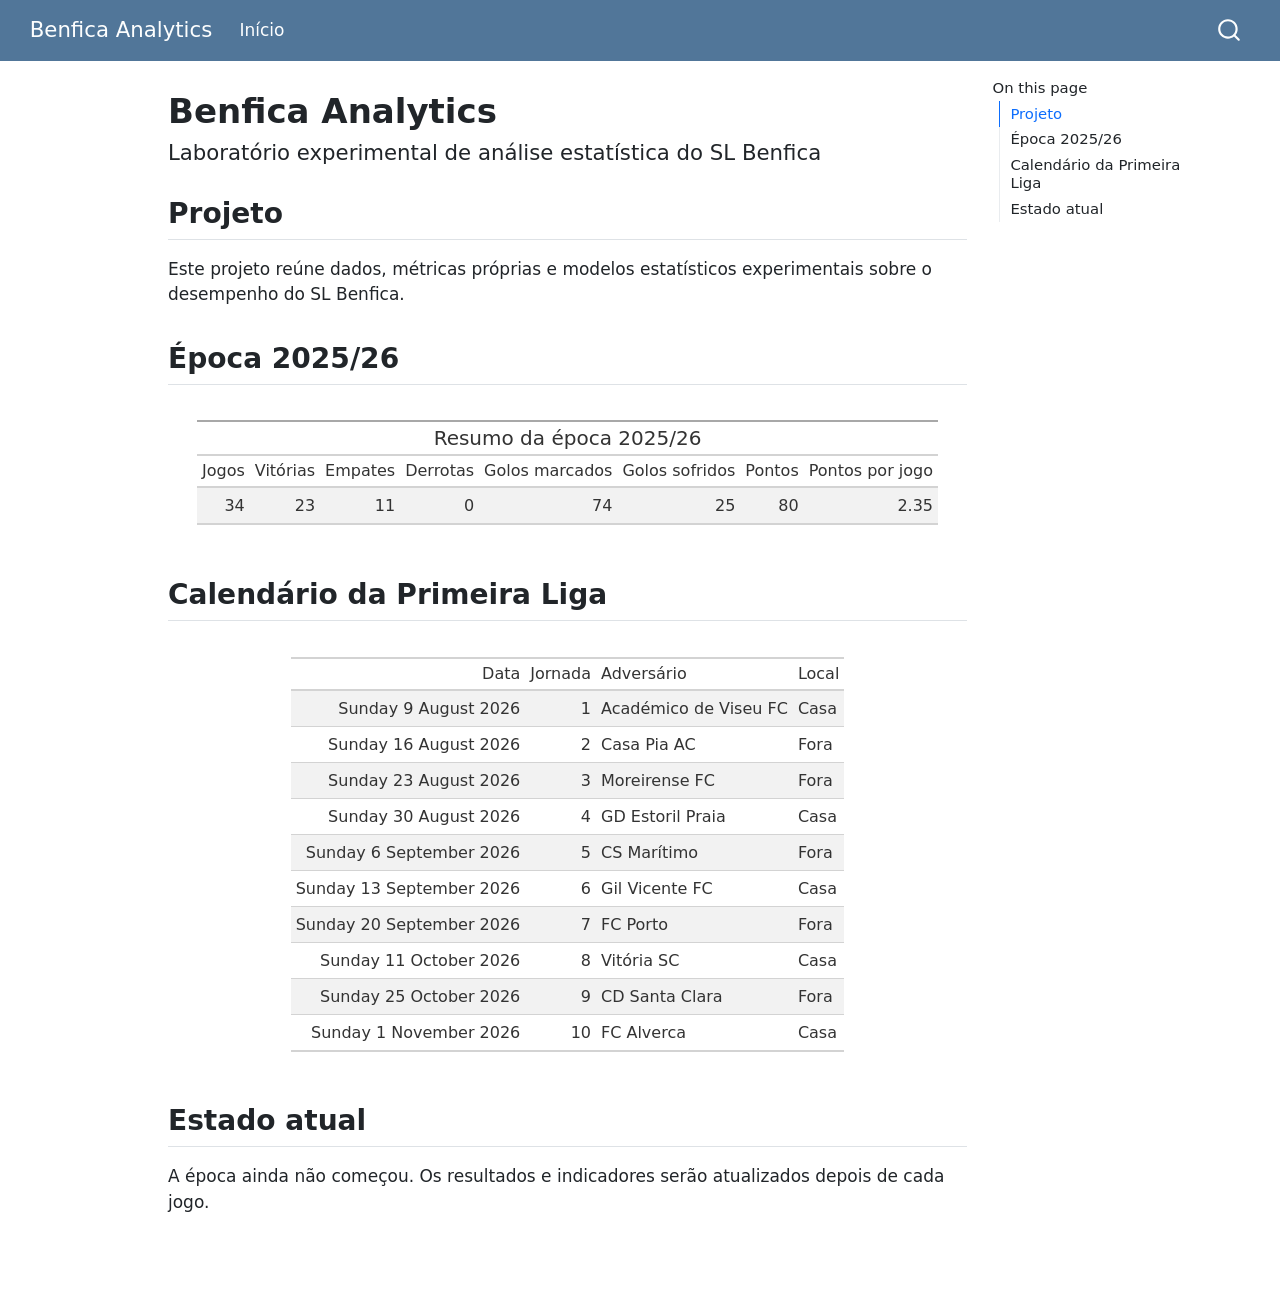
==== docs/index.html @ 7855f327 "Add season summary and format website tables" ====
<!DOCTYPE html>
<html xmlns="http://www.w3.org/1999/xhtml" lang="en" xml:lang="en"><head>

<meta charset="utf-8">
<meta name="generator" content="quarto-1.4.557">

<meta name="viewport" content="width=device-width, initial-scale=1.0, user-scalable=yes">


<title>Benfica Analytics</title>
<style>
code{white-space: pre-wrap;}
span.smallcaps{font-variant: small-caps;}
div.columns{display: flex; gap: min(4vw, 1.5em);}
div.column{flex: auto; overflow-x: auto;}
div.hanging-indent{margin-left: 1.5em; text-indent: -1.5em;}
ul.task-list{list-style: none;}
ul.task-list li input[type="checkbox"] {
  width: 0.8em;
  margin: 0 0.8em 0.2em -1em; /* quarto-specific, see https://github.com/quarto-dev/quarto-cli/issues/4556 */ 
  vertical-align: middle;
}
</style>


<script src="site_libs/quarto-nav/quarto-nav.js"></script>
<script src="site_libs/quarto-nav/headroom.min.js"></script>
<script src="site_libs/clipboard/clipboard.min.js"></script>
<script src="site_libs/quarto-search/autocomplete.umd.js"></script>
<script src="site_libs/quarto-search/fuse.min.js"></script>
<script src="site_libs/quarto-search/quarto-search.js"></script>
<meta name="quarto:offset" content="./">
<script src="site_libs/quarto-html/quarto.js"></script>
<script src="site_libs/quarto-html/popper.min.js"></script>
<script src="site_libs/quarto-html/tippy.umd.min.js"></script>
<script src="site_libs/quarto-html/anchor.min.js"></script>
<link href="site_libs/quarto-html/tippy.css" rel="stylesheet">
<link href="site_libs/quarto-html/quarto-syntax-highlighting.css" rel="stylesheet" id="quarto-text-highlighting-styles">
<script src="site_libs/bootstrap/bootstrap.min.js"></script>
<link href="site_libs/bootstrap/bootstrap-icons.css" rel="stylesheet">
<link href="site_libs/bootstrap/bootstrap.min.css" rel="stylesheet" id="quarto-bootstrap" data-mode="light">
<script id="quarto-search-options" type="application/json">{
  "location": "navbar",
  "copy-button": false,
  "collapse-after": 3,
  "panel-placement": "end",
  "type": "overlay",
  "limit": 50,
  "keyboard-shortcut": [
    "f",
    "/",
    "s"
  ],
  "show-item-context": false,
  "language": {
    "search-no-results-text": "No results",
    "search-matching-documents-text": "matching documents",
    "search-copy-link-title": "Copy link to search",
    "search-hide-matches-text": "Hide additional matches",
    "search-more-match-text": "more match in this document",
    "search-more-matches-text": "more matches in this document",
    "search-clear-button-title": "Clear",
    "search-text-placeholder": "",
    "search-detached-cancel-button-title": "Cancel",
    "search-submit-button-title": "Submit",
    "search-label": "Search"
  }
}</script>


</head>

<body class="nav-fixed">

<div id="quarto-search-results"></div>
  <header id="quarto-header" class="headroom fixed-top">
    <nav class="navbar navbar-expand-lg " data-bs-theme="dark">
      <div class="navbar-container container-fluid">
      <div class="navbar-brand-container mx-auto">
    <a class="navbar-brand" href="./index.html">
    <span class="navbar-title">Benfica Analytics</span>
    </a>
  </div>
            <div id="quarto-search" class="" title="Search"></div>
          <button class="navbar-toggler" type="button" data-bs-toggle="collapse" data-bs-target="#navbarCollapse" aria-controls="navbarCollapse" aria-expanded="false" aria-label="Toggle navigation" onclick="if (window.quartoToggleHeadroom) { window.quartoToggleHeadroom(); }">
  <span class="navbar-toggler-icon"></span>
</button>
          <div class="collapse navbar-collapse" id="navbarCollapse">
            <ul class="navbar-nav navbar-nav-scroll me-auto">
  <li class="nav-item">
    <a class="nav-link active" href="./index.html" aria-current="page"> 
<span class="menu-text">Início</span></a>
  </li>  
</ul>
          </div> <!-- /navcollapse -->
          <div class="quarto-navbar-tools">
</div>
      </div> <!-- /container-fluid -->
    </nav>
</header>
<!-- content -->
<div id="quarto-content" class="quarto-container page-columns page-rows-contents page-layout-article page-navbar">
<!-- sidebar -->
<!-- margin-sidebar -->
    <div id="quarto-margin-sidebar" class="sidebar margin-sidebar">
        <nav id="TOC" role="doc-toc" class="toc-active">
    <h2 id="toc-title">On this page</h2>
   
  <ul>
  <li><a href="#projeto" id="toc-projeto" class="nav-link active" data-scroll-target="#projeto">Projeto</a></li>
  <li><a href="#época-202526" id="toc-época-202526" class="nav-link" data-scroll-target="#época-202526">Época 2025/26</a></li>
  <li><a href="#calendário-da-primeira-liga" id="toc-calendário-da-primeira-liga" class="nav-link" data-scroll-target="#calendário-da-primeira-liga">Calendário da Primeira Liga</a></li>
  <li><a href="#estado-atual" id="toc-estado-atual" class="nav-link" data-scroll-target="#estado-atual">Estado atual</a></li>
  </ul>
</nav>
    </div>
<!-- main -->
<main class="content" id="quarto-document-content">

<header id="title-block-header" class="quarto-title-block default">
<div class="quarto-title">
<h1 class="title">Benfica Analytics</h1>
<p class="subtitle lead">Laboratório experimental de análise estatística do SL Benfica</p>
</div>



<div class="quarto-title-meta">

    
  
    
  </div>
  


</header>


<section id="projeto" class="level2">
<h2 class="anchored" data-anchor-id="projeto">Projeto</h2>
<p>Este projeto reúne dados, métricas próprias e modelos estatísticos experimentais sobre o desempenho do SL Benfica.</p>
</section>
<section id="época-202526" class="level2">
<h2 class="anchored" data-anchor-id="época-202526">Época 2025/26</h2>
<div class="cell">
<div class="cell-output-display">
<div id="kuchlfyatd" style="padding-left:0px;padding-right:0px;padding-top:10px;padding-bottom:10px;overflow-x:auto;overflow-y:auto;width:auto;height:auto;">
<style>#kuchlfyatd table {
  font-family: system-ui, 'Segoe UI', Roboto, Helvetica, Arial, sans-serif, 'Apple Color Emoji', 'Segoe UI Emoji', 'Segoe UI Symbol', 'Noto Color Emoji';
  -webkit-font-smoothing: antialiased;
  -moz-osx-font-smoothing: grayscale;
}

#kuchlfyatd thead, #kuchlfyatd tbody, #kuchlfyatd tfoot, #kuchlfyatd tr, #kuchlfyatd td, #kuchlfyatd th {
  border-style: none;
}

#kuchlfyatd p {
  margin: 0;
  padding: 0;
}

#kuchlfyatd .gt_table {
  display: table;
  border-collapse: collapse;
  line-height: normal;
  margin-left: auto;
  margin-right: auto;
  color: #333333;
  font-size: 16px;
  font-weight: normal;
  font-style: normal;
  background-color: #FFFFFF;
  width: auto;
  border-top-style: solid;
  border-top-width: 2px;
  border-top-color: #A8A8A8;
  border-right-style: none;
  border-right-width: 2px;
  border-right-color: #D3D3D3;
  border-bottom-style: solid;
  border-bottom-width: 2px;
  border-bottom-color: #A8A8A8;
  border-left-style: none;
  border-left-width: 2px;
  border-left-color: #D3D3D3;
}

#kuchlfyatd .gt_caption {
  padding-top: 4px;
  padding-bottom: 4px;
}

#kuchlfyatd .gt_title {
  color: #333333;
  font-size: 125%;
  font-weight: initial;
  padding-top: 4px;
  padding-bottom: 4px;
  padding-left: 5px;
  padding-right: 5px;
  border-bottom-color: #FFFFFF;
  border-bottom-width: 0;
}

#kuchlfyatd .gt_subtitle {
  color: #333333;
  font-size: 85%;
  font-weight: initial;
  padding-top: 3px;
  padding-bottom: 5px;
  padding-left: 5px;
  padding-right: 5px;
  border-top-color: #FFFFFF;
  border-top-width: 0;
}

#kuchlfyatd .gt_heading {
  background-color: #FFFFFF;
  text-align: center;
  border-bottom-color: #FFFFFF;
  border-left-style: none;
  border-left-width: 1px;
  border-left-color: #D3D3D3;
  border-right-style: none;
  border-right-width: 1px;
  border-right-color: #D3D3D3;
}

#kuchlfyatd .gt_bottom_border {
  border-bottom-style: solid;
  border-bottom-width: 2px;
  border-bottom-color: #D3D3D3;
}

#kuchlfyatd .gt_col_headings {
  border-top-style: solid;
  border-top-width: 2px;
  border-top-color: #D3D3D3;
  border-bottom-style: solid;
  border-bottom-width: 2px;
  border-bottom-color: #D3D3D3;
  border-left-style: none;
  border-left-width: 1px;
  border-left-color: #D3D3D3;
  border-right-style: none;
  border-right-width: 1px;
  border-right-color: #D3D3D3;
}

#kuchlfyatd .gt_col_heading {
  color: #333333;
  background-color: #FFFFFF;
  font-size: 100%;
  font-weight: normal;
  text-transform: inherit;
  border-left-style: none;
  border-left-width: 1px;
  border-left-color: #D3D3D3;
  border-right-style: none;
  border-right-width: 1px;
  border-right-color: #D3D3D3;
  vertical-align: bottom;
  padding-top: 5px;
  padding-bottom: 6px;
  padding-left: 5px;
  padding-right: 5px;
  overflow-x: hidden;
}

#kuchlfyatd .gt_column_spanner_outer {
  color: #333333;
  background-color: #FFFFFF;
  font-size: 100%;
  font-weight: normal;
  text-transform: inherit;
  padding-top: 0;
  padding-bottom: 0;
  padding-left: 4px;
  padding-right: 4px;
}

#kuchlfyatd .gt_column_spanner_outer:first-child {
  padding-left: 0;
}

#kuchlfyatd .gt_column_spanner_outer:last-child {
  padding-right: 0;
}

#kuchlfyatd .gt_column_spanner {
  border-bottom-style: solid;
  border-bottom-width: 2px;
  border-bottom-color: #D3D3D3;
  vertical-align: bottom;
  padding-top: 5px;
  padding-bottom: 5px;
  overflow-x: hidden;
  display: inline-block;
  width: 100%;
}

#kuchlfyatd .gt_spanner_row {
  border-bottom-style: hidden;
}

#kuchlfyatd .gt_group_heading {
  padding-top: 8px;
  padding-bottom: 8px;
  padding-left: 5px;
  padding-right: 5px;
  color: #333333;
  background-color: #FFFFFF;
  font-size: 100%;
  font-weight: initial;
  text-transform: inherit;
  border-top-style: solid;
  border-top-width: 2px;
  border-top-color: #D3D3D3;
  border-bottom-style: solid;
  border-bottom-width: 2px;
  border-bottom-color: #D3D3D3;
  border-left-style: none;
  border-left-width: 1px;
  border-left-color: #D3D3D3;
  border-right-style: none;
  border-right-width: 1px;
  border-right-color: #D3D3D3;
  vertical-align: middle;
  text-align: left;
}

#kuchlfyatd .gt_empty_group_heading {
  padding: 0.5px;
  color: #333333;
  background-color: #FFFFFF;
  font-size: 100%;
  font-weight: initial;
  border-top-style: solid;
  border-top-width: 2px;
  border-top-color: #D3D3D3;
  border-bottom-style: solid;
  border-bottom-width: 2px;
  border-bottom-color: #D3D3D3;
  vertical-align: middle;
}

#kuchlfyatd .gt_from_md > :first-child {
  margin-top: 0;
}

#kuchlfyatd .gt_from_md > :last-child {
  margin-bottom: 0;
}

#kuchlfyatd .gt_row {
  padding-top: 8px;
  padding-bottom: 8px;
  padding-left: 5px;
  padding-right: 5px;
  margin: 10px;
  border-top-style: solid;
  border-top-width: 1px;
  border-top-color: #D3D3D3;
  border-left-style: none;
  border-left-width: 1px;
  border-left-color: #D3D3D3;
  border-right-style: none;
  border-right-width: 1px;
  border-right-color: #D3D3D3;
  vertical-align: middle;
  overflow-x: hidden;
}

#kuchlfyatd .gt_stub {
  color: #333333;
  background-color: #FFFFFF;
  font-size: 100%;
  font-weight: initial;
  text-transform: inherit;
  border-right-style: solid;
  border-right-width: 2px;
  border-right-color: #D3D3D3;
  padding-left: 5px;
  padding-right: 5px;
}

#kuchlfyatd .gt_stub_row_group {
  color: #333333;
  background-color: #FFFFFF;
  font-size: 100%;
  font-weight: initial;
  text-transform: inherit;
  border-right-style: solid;
  border-right-width: 2px;
  border-right-color: #D3D3D3;
  padding-left: 5px;
  padding-right: 5px;
  vertical-align: top;
}

#kuchlfyatd .gt_row_group_first td {
  border-top-width: 2px;
}

#kuchlfyatd .gt_row_group_first th {
  border-top-width: 2px;
}

#kuchlfyatd .gt_summary_row {
  color: #333333;
  background-color: #FFFFFF;
  text-transform: inherit;
  padding-top: 8px;
  padding-bottom: 8px;
  padding-left: 5px;
  padding-right: 5px;
}

#kuchlfyatd .gt_first_summary_row {
  border-top-style: solid;
  border-top-color: #D3D3D3;
}

#kuchlfyatd .gt_first_summary_row.thick {
  border-top-width: 2px;
}

#kuchlfyatd .gt_last_summary_row {
  padding-top: 8px;
  padding-bottom: 8px;
  padding-left: 5px;
  padding-right: 5px;
  border-bottom-style: solid;
  border-bottom-width: 2px;
  border-bottom-color: #D3D3D3;
}

#kuchlfyatd .gt_grand_summary_row {
  color: #333333;
  background-color: #FFFFFF;
  text-transform: inherit;
  padding-top: 8px;
  padding-bottom: 8px;
  padding-left: 5px;
  padding-right: 5px;
}

#kuchlfyatd .gt_first_grand_summary_row {
  padding-top: 8px;
  padding-bottom: 8px;
  padding-left: 5px;
  padding-right: 5px;
  border-top-style: double;
  border-top-width: 6px;
  border-top-color: #D3D3D3;
}

#kuchlfyatd .gt_last_grand_summary_row_top {
  padding-top: 8px;
  padding-bottom: 8px;
  padding-left: 5px;
  padding-right: 5px;
  border-bottom-style: double;
  border-bottom-width: 6px;
  border-bottom-color: #D3D3D3;
}

#kuchlfyatd .gt_striped {
  background-color: rgba(128, 128, 128, 0.05);
}

#kuchlfyatd .gt_table_body {
  border-top-style: solid;
  border-top-width: 2px;
  border-top-color: #D3D3D3;
  border-bottom-style: solid;
  border-bottom-width: 2px;
  border-bottom-color: #D3D3D3;
}

#kuchlfyatd .gt_footnotes {
  color: #333333;
  background-color: #FFFFFF;
  border-bottom-style: none;
  border-bottom-width: 2px;
  border-bottom-color: #D3D3D3;
  border-left-style: none;
  border-left-width: 2px;
  border-left-color: #D3D3D3;
  border-right-style: none;
  border-right-width: 2px;
  border-right-color: #D3D3D3;
}

#kuchlfyatd .gt_footnote {
  margin: 0px;
  font-size: 90%;
  padding-top: 4px;
  padding-bottom: 4px;
  padding-left: 5px;
  padding-right: 5px;
}

#kuchlfyatd .gt_sourcenotes {
  color: #333333;
  background-color: #FFFFFF;
  border-bottom-style: none;
  border-bottom-width: 2px;
  border-bottom-color: #D3D3D3;
  border-left-style: none;
  border-left-width: 2px;
  border-left-color: #D3D3D3;
  border-right-style: none;
  border-right-width: 2px;
  border-right-color: #D3D3D3;
}

#kuchlfyatd .gt_sourcenote {
  font-size: 90%;
  padding-top: 4px;
  padding-bottom: 4px;
  padding-left: 5px;
  padding-right: 5px;
}

#kuchlfyatd .gt_left {
  text-align: left;
}

#kuchlfyatd .gt_center {
  text-align: center;
}

#kuchlfyatd .gt_right {
  text-align: right;
  font-variant-numeric: tabular-nums;
}

#kuchlfyatd .gt_font_normal {
  font-weight: normal;
}

#kuchlfyatd .gt_font_bold {
  font-weight: bold;
}

#kuchlfyatd .gt_font_italic {
  font-style: italic;
}

#kuchlfyatd .gt_super {
  font-size: 65%;
}

#kuchlfyatd .gt_footnote_marks {
  font-size: 75%;
  vertical-align: 0.4em;
  position: initial;
}

#kuchlfyatd .gt_asterisk {
  font-size: 100%;
  vertical-align: 0;
}

#kuchlfyatd .gt_indent_1 {
  text-indent: 5px;
}

#kuchlfyatd .gt_indent_2 {
  text-indent: 10px;
}

#kuchlfyatd .gt_indent_3 {
  text-indent: 15px;
}

#kuchlfyatd .gt_indent_4 {
  text-indent: 20px;
}

#kuchlfyatd .gt_indent_5 {
  text-indent: 25px;
}

#kuchlfyatd .katex-display {
  display: inline-flex !important;
  margin-bottom: 0.75em !important;
}

#kuchlfyatd div.Reactable > div.rt-table > div.rt-thead > div.rt-tr.rt-tr-group-header > div.rt-th-group:after {
  height: 0px !important;
}
</style>

<table class="gt_table caption-top table table-sm table-striped small" data-quarto-postprocess="true" data-quarto-disable-processing="false" data-quarto-bootstrap="false">
<thead>
<tr class="header gt_heading">
<th colspan="8" class="gt_heading gt_title gt_font_normal gt_bottom_border">Resumo da época 2025/26</th>
</tr>
<tr class="odd gt_col_headings">
<th id="Jogos" class="gt_col_heading gt_columns_bottom_border gt_right" data-quarto-table-cell-role="th" scope="col">Jogos</th>
<th id="Vitórias" class="gt_col_heading gt_columns_bottom_border gt_right" data-quarto-table-cell-role="th" scope="col">Vitórias</th>
<th id="Empates" class="gt_col_heading gt_columns_bottom_border gt_right" data-quarto-table-cell-role="th" scope="col">Empates</th>
<th id="Derrotas" class="gt_col_heading gt_columns_bottom_border gt_right" data-quarto-table-cell-role="th" scope="col">Derrotas</th>
<th id="Golos-marcados" class="gt_col_heading gt_columns_bottom_border gt_right" data-quarto-table-cell-role="th" scope="col">Golos marcados</th>
<th id="Golos-sofridos" class="gt_col_heading gt_columns_bottom_border gt_right" data-quarto-table-cell-role="th" scope="col">Golos sofridos</th>
<th id="Pontos" class="gt_col_heading gt_columns_bottom_border gt_right" data-quarto-table-cell-role="th" scope="col">Pontos</th>
<th id="Pontos-por-jogo" class="gt_col_heading gt_columns_bottom_border gt_right" data-quarto-table-cell-role="th" scope="col">Pontos por jogo</th>
</tr>
</thead>
<tbody class="gt_table_body">
<tr class="odd">
<td class="gt_row gt_right" headers="Jogos">34</td>
<td class="gt_row gt_right" headers="Vitórias">23</td>
<td class="gt_row gt_right" headers="Empates">11</td>
<td class="gt_row gt_right" headers="Derrotas">0</td>
<td class="gt_row gt_right" headers="Golos marcados">74</td>
<td class="gt_row gt_right" headers="Golos sofridos">25</td>
<td class="gt_row gt_right" headers="Pontos">80</td>
<td class="gt_row gt_right" headers="Pontos por jogo">2.35</td>
</tr>
</tbody>
</table>

</div>
</div>
</div>
</section>
<section id="calendário-da-primeira-liga" class="level2">
<h2 class="anchored" data-anchor-id="calendário-da-primeira-liga">Calendário da Primeira Liga</h2>
<div class="cell">
<div class="cell-output-display">
<div id="ncclniktyw" style="padding-left:0px;padding-right:0px;padding-top:10px;padding-bottom:10px;overflow-x:auto;overflow-y:auto;width:auto;height:auto;">
<style>#ncclniktyw table {
  font-family: system-ui, 'Segoe UI', Roboto, Helvetica, Arial, sans-serif, 'Apple Color Emoji', 'Segoe UI Emoji', 'Segoe UI Symbol', 'Noto Color Emoji';
  -webkit-font-smoothing: antialiased;
  -moz-osx-font-smoothing: grayscale;
}

#ncclniktyw thead, #ncclniktyw tbody, #ncclniktyw tfoot, #ncclniktyw tr, #ncclniktyw td, #ncclniktyw th {
  border-style: none;
}

#ncclniktyw p {
  margin: 0;
  padding: 0;
}

#ncclniktyw .gt_table {
  display: table;
  border-collapse: collapse;
  line-height: normal;
  margin-left: auto;
  margin-right: auto;
  color: #333333;
  font-size: 16px;
  font-weight: normal;
  font-style: normal;
  background-color: #FFFFFF;
  width: auto;
  border-top-style: solid;
  border-top-width: 2px;
  border-top-color: #A8A8A8;
  border-right-style: none;
  border-right-width: 2px;
  border-right-color: #D3D3D3;
  border-bottom-style: solid;
  border-bottom-width: 2px;
  border-bottom-color: #A8A8A8;
  border-left-style: none;
  border-left-width: 2px;
  border-left-color: #D3D3D3;
}

#ncclniktyw .gt_caption {
  padding-top: 4px;
  padding-bottom: 4px;
}

#ncclniktyw .gt_title {
  color: #333333;
  font-size: 125%;
  font-weight: initial;
  padding-top: 4px;
  padding-bottom: 4px;
  padding-left: 5px;
  padding-right: 5px;
  border-bottom-color: #FFFFFF;
  border-bottom-width: 0;
}

#ncclniktyw .gt_subtitle {
  color: #333333;
  font-size: 85%;
  font-weight: initial;
  padding-top: 3px;
  padding-bottom: 5px;
  padding-left: 5px;
  padding-right: 5px;
  border-top-color: #FFFFFF;
  border-top-width: 0;
}

#ncclniktyw .gt_heading {
  background-color: #FFFFFF;
  text-align: center;
  border-bottom-color: #FFFFFF;
  border-left-style: none;
  border-left-width: 1px;
  border-left-color: #D3D3D3;
  border-right-style: none;
  border-right-width: 1px;
  border-right-color: #D3D3D3;
}

#ncclniktyw .gt_bottom_border {
  border-bottom-style: solid;
  border-bottom-width: 2px;
  border-bottom-color: #D3D3D3;
}

#ncclniktyw .gt_col_headings {
  border-top-style: solid;
  border-top-width: 2px;
  border-top-color: #D3D3D3;
  border-bottom-style: solid;
  border-bottom-width: 2px;
  border-bottom-color: #D3D3D3;
  border-left-style: none;
  border-left-width: 1px;
  border-left-color: #D3D3D3;
  border-right-style: none;
  border-right-width: 1px;
  border-right-color: #D3D3D3;
}

#ncclniktyw .gt_col_heading {
  color: #333333;
  background-color: #FFFFFF;
  font-size: 100%;
  font-weight: normal;
  text-transform: inherit;
  border-left-style: none;
  border-left-width: 1px;
  border-left-color: #D3D3D3;
  border-right-style: none;
  border-right-width: 1px;
  border-right-color: #D3D3D3;
  vertical-align: bottom;
  padding-top: 5px;
  padding-bottom: 6px;
  padding-left: 5px;
  padding-right: 5px;
  overflow-x: hidden;
}

#ncclniktyw .gt_column_spanner_outer {
  color: #333333;
  background-color: #FFFFFF;
  font-size: 100%;
  font-weight: normal;
  text-transform: inherit;
  padding-top: 0;
  padding-bottom: 0;
  padding-left: 4px;
  padding-right: 4px;
}

#ncclniktyw .gt_column_spanner_outer:first-child {
  padding-left: 0;
}

#ncclniktyw .gt_column_spanner_outer:last-child {
  padding-right: 0;
}

#ncclniktyw .gt_column_spanner {
  border-bottom-style: solid;
  border-bottom-width: 2px;
  border-bottom-color: #D3D3D3;
  vertical-align: bottom;
  padding-top: 5px;
  padding-bottom: 5px;
  overflow-x: hidden;
  display: inline-block;
  width: 100%;
}

#ncclniktyw .gt_spanner_row {
  border-bottom-style: hidden;
}

#ncclniktyw .gt_group_heading {
  padding-top: 8px;
  padding-bottom: 8px;
  padding-left: 5px;
  padding-right: 5px;
  color: #333333;
  background-color: #FFFFFF;
  font-size: 100%;
  font-weight: initial;
  text-transform: inherit;
  border-top-style: solid;
  border-top-width: 2px;
  border-top-color: #D3D3D3;
  border-bottom-style: solid;
  border-bottom-width: 2px;
  border-bottom-color: #D3D3D3;
  border-left-style: none;
  border-left-width: 1px;
  border-left-color: #D3D3D3;
  border-right-style: none;
  border-right-width: 1px;
  border-right-color: #D3D3D3;
  vertical-align: middle;
  text-align: left;
}

#ncclniktyw .gt_empty_group_heading {
  padding: 0.5px;
  color: #333333;
  background-color: #FFFFFF;
  font-size: 100%;
  font-weight: initial;
  border-top-style: solid;
  border-top-width: 2px;
  border-top-color: #D3D3D3;
  border-bottom-style: solid;
  border-bottom-width: 2px;
  border-bottom-color: #D3D3D3;
  vertical-align: middle;
}

#ncclniktyw .gt_from_md > :first-child {
  margin-top: 0;
}

#ncclniktyw .gt_from_md > :last-child {
  margin-bottom: 0;
}

#ncclniktyw .gt_row {
  padding-top: 8px;
  padding-bottom: 8px;
  padding-left: 5px;
  padding-right: 5px;
  margin: 10px;
  border-top-style: solid;
  border-top-width: 1px;
  border-top-color: #D3D3D3;
  border-left-style: none;
  border-left-width: 1px;
  border-left-color: #D3D3D3;
  border-right-style: none;
  border-right-width: 1px;
  border-right-color: #D3D3D3;
  vertical-align: middle;
  overflow-x: hidden;
}

#ncclniktyw .gt_stub {
  color: #333333;
  background-color: #FFFFFF;
  font-size: 100%;
  font-weight: initial;
  text-transform: inherit;
  border-right-style: solid;
  border-right-width: 2px;
  border-right-color: #D3D3D3;
  padding-left: 5px;
  padding-right: 5px;
}

#ncclniktyw .gt_stub_row_group {
  color: #333333;
  background-color: #FFFFFF;
  font-size: 100%;
  font-weight: initial;
  text-transform: inherit;
  border-right-style: solid;
  border-right-width: 2px;
  border-right-color: #D3D3D3;
  padding-left: 5px;
  padding-right: 5px;
  vertical-align: top;
}

#ncclniktyw .gt_row_group_first td {
  border-top-width: 2px;
}

#ncclniktyw .gt_row_group_first th {
  border-top-width: 2px;
}

#ncclniktyw .gt_summary_row {
  color: #333333;
  background-color: #FFFFFF;
  text-transform: inherit;
  padding-top: 8px;
  padding-bottom: 8px;
  padding-left: 5px;
  padding-right: 5px;
}

#ncclniktyw .gt_first_summary_row {
  border-top-style: solid;
  border-top-color: #D3D3D3;
}

#ncclniktyw .gt_first_summary_row.thick {
  border-top-width: 2px;
}

#ncclniktyw .gt_last_summary_row {
  padding-top: 8px;
  padding-bottom: 8px;
  padding-left: 5px;
  padding-right: 5px;
  border-bottom-style: solid;
  border-bottom-width: 2px;
  border-bottom-color: #D3D3D3;
}

#ncclniktyw .gt_grand_summary_row {
  color: #333333;
  background-color: #FFFFFF;
  text-transform: inherit;
  padding-top: 8px;
  padding-bottom: 8px;
  padding-left: 5px;
  padding-right: 5px;
}

#ncclniktyw .gt_first_grand_summary_row {
  padding-top: 8px;
  padding-bottom: 8px;
  padding-left: 5px;
  padding-right: 5px;
  border-top-style: double;
  border-top-width: 6px;
  border-top-color: #D3D3D3;
}

#ncclniktyw .gt_last_grand_summary_row_top {
  padding-top: 8px;
  padding-bottom: 8px;
  padding-left: 5px;
  padding-right: 5px;
  border-bottom-style: double;
  border-bottom-width: 6px;
  border-bottom-color: #D3D3D3;
}

#ncclniktyw .gt_striped {
  background-color: rgba(128, 128, 128, 0.05);
}

#ncclniktyw .gt_table_body {
  border-top-style: solid;
  border-top-width: 2px;
  border-top-color: #D3D3D3;
  border-bottom-style: solid;
  border-bottom-width: 2px;
  border-bottom-color: #D3D3D3;
}

#ncclniktyw .gt_footnotes {
  color: #333333;
  background-color: #FFFFFF;
  border-bottom-style: none;
  border-bottom-width: 2px;
  border-bottom-color: #D3D3D3;
  border-left-style: none;
  border-left-width: 2px;
  border-left-color: #D3D3D3;
  border-right-style: none;
  border-right-width: 2px;
  border-right-color: #D3D3D3;
}

#ncclniktyw .gt_footnote {
  margin: 0px;
  font-size: 90%;
  padding-top: 4px;
  padding-bottom: 4px;
  padding-left: 5px;
  padding-right: 5px;
}

#ncclniktyw .gt_sourcenotes {
  color: #333333;
  background-color: #FFFFFF;
  border-bottom-style: none;
  border-bottom-width: 2px;
  border-bottom-color: #D3D3D3;
  border-left-style: none;
  border-left-width: 2px;
  border-left-color: #D3D3D3;
  border-right-style: none;
  border-right-width: 2px;
  border-right-color: #D3D3D3;
}

#ncclniktyw .gt_sourcenote {
  font-size: 90%;
  padding-top: 4px;
  padding-bottom: 4px;
  padding-left: 5px;
  padding-right: 5px;
}

#ncclniktyw .gt_left {
  text-align: left;
}

#ncclniktyw .gt_center {
  text-align: center;
}

#ncclniktyw .gt_right {
  text-align: right;
  font-variant-numeric: tabular-nums;
}

#ncclniktyw .gt_font_normal {
  font-weight: normal;
}

#ncclniktyw .gt_font_bold {
  font-weight: bold;
}

#ncclniktyw .gt_font_italic {
  font-style: italic;
}

#ncclniktyw .gt_super {
  font-size: 65%;
}

#ncclniktyw .gt_footnote_marks {
  font-size: 75%;
  vertical-align: 0.4em;
  position: initial;
}

#ncclniktyw .gt_asterisk {
  font-size: 100%;
  vertical-align: 0;
}

#ncclniktyw .gt_indent_1 {
  text-indent: 5px;
}

#ncclniktyw .gt_indent_2 {
  text-indent: 10px;
}

#ncclniktyw .gt_indent_3 {
  text-indent: 15px;
}

#ncclniktyw .gt_indent_4 {
  text-indent: 20px;
}

#ncclniktyw .gt_indent_5 {
  text-indent: 25px;
}

#ncclniktyw .katex-display {
  display: inline-flex !important;
  margin-bottom: 0.75em !important;
}

#ncclniktyw div.Reactable > div.rt-table > div.rt-thead > div.rt-tr.rt-tr-group-header > div.rt-th-group:after {
  height: 0px !important;
}
</style>

<table class="gt_table caption-top table table-sm table-striped small" data-quarto-postprocess="true" data-quarto-disable-processing="false" data-quarto-bootstrap="false">
<thead>
<tr class="header gt_col_headings">
<th id="Data" class="gt_col_heading gt_columns_bottom_border gt_right" data-quarto-table-cell-role="th" scope="col">Data</th>
<th id="Jornada" class="gt_col_heading gt_columns_bottom_border gt_right" data-quarto-table-cell-role="th" scope="col">Jornada</th>
<th id="Adversário" class="gt_col_heading gt_columns_bottom_border gt_left" data-quarto-table-cell-role="th" scope="col">Adversário</th>
<th id="Local" class="gt_col_heading gt_columns_bottom_border gt_left" data-quarto-table-cell-role="th" scope="col">Local</th>
</tr>
</thead>
<tbody class="gt_table_body">
<tr class="odd">
<td class="gt_row gt_right" headers="Data">Sunday 9 August 2026</td>
<td class="gt_row gt_right" headers="Jornada">1</td>
<td class="gt_row gt_left" headers="Adversário">Académico de Viseu FC</td>
<td class="gt_row gt_left" headers="Local">Casa</td>
</tr>
<tr class="even">
<td class="gt_row gt_right" headers="Data">Sunday 16 August 2026</td>
<td class="gt_row gt_right" headers="Jornada">2</td>
<td class="gt_row gt_left" headers="Adversário">Casa Pia AC</td>
<td class="gt_row gt_left" headers="Local">Fora</td>
</tr>
<tr class="odd">
<td class="gt_row gt_right" headers="Data">Sunday 23 August 2026</td>
<td class="gt_row gt_right" headers="Jornada">3</td>
<td class="gt_row gt_left" headers="Adversário">Moreirense FC</td>
<td class="gt_row gt_left" headers="Local">Fora</td>
</tr>
<tr class="even">
<td class="gt_row gt_right" headers="Data">Sunday 30 August 2026</td>
<td class="gt_row gt_right" headers="Jornada">4</td>
<td class="gt_row gt_left" headers="Adversário">GD Estoril Praia</td>
<td class="gt_row gt_left" headers="Local">Casa</td>
</tr>
<tr class="odd">
<td class="gt_row gt_right" headers="Data">Sunday 6 September 2026</td>
<td class="gt_row gt_right" headers="Jornada">5</td>
<td class="gt_row gt_left" headers="Adversário">CS Marítimo</td>
<td class="gt_row gt_left" headers="Local">Fora</td>
</tr>
<tr class="even">
<td class="gt_row gt_right" headers="Data">Sunday 13 September 2026</td>
<td class="gt_row gt_right" headers="Jornada">6</td>
<td class="gt_row gt_left" headers="Adversário">Gil Vicente FC</td>
<td class="gt_row gt_left" headers="Local">Casa</td>
</tr>
<tr class="odd">
<td class="gt_row gt_right" headers="Data">Sunday 20 September 2026</td>
<td class="gt_row gt_right" headers="Jornada">7</td>
<td class="gt_row gt_left" headers="Adversário">FC Porto</td>
<td class="gt_row gt_left" headers="Local">Fora</td>
</tr>
<tr class="even">
<td class="gt_row gt_right" headers="Data">Sunday 11 October 2026</td>
<td class="gt_row gt_right" headers="Jornada">8</td>
<td class="gt_row gt_left" headers="Adversário">Vitória SC</td>
<td class="gt_row gt_left" headers="Local">Casa</td>
</tr>
<tr class="odd">
<td class="gt_row gt_right" headers="Data">Sunday 25 October 2026</td>
<td class="gt_row gt_right" headers="Jornada">9</td>
<td class="gt_row gt_left" headers="Adversário">CD Santa Clara</td>
<td class="gt_row gt_left" headers="Local">Fora</td>
</tr>
<tr class="even">
<td class="gt_row gt_right" headers="Data">Sunday 1 November 2026</td>
<td class="gt_row gt_right" headers="Jornada">10</td>
<td class="gt_row gt_left" headers="Adversário">FC Alverca</td>
<td class="gt_row gt_left" headers="Local">Casa</td>
</tr>
</tbody>
</table>

</div>
</div>
</div>
</section>
<section id="estado-atual" class="level2">
<h2 class="anchored" data-anchor-id="estado-atual">Estado atual</h2>
<p>A época ainda não começou. Os resultados e indicadores serão atualizados depois de cada jogo.</p>


</section>

</main> <!-- /main -->
<script id="quarto-html-after-body" type="application/javascript">
window.document.addEventListener("DOMContentLoaded", function (event) {
  const toggleBodyColorMode = (bsSheetEl) => {
    const mode = bsSheetEl.getAttribute("data-mode");
    const bodyEl = window.document.querySelector("body");
    if (mode === "dark") {
      bodyEl.classList.add("quarto-dark");
      bodyEl.classList.remove("quarto-light");
    } else {
      bodyEl.classList.add("quarto-light");
      bodyEl.classList.remove("quarto-dark");
    }
  }
  const toggleBodyColorPrimary = () => {
    const bsSheetEl = window.document.querySelector("link#quarto-bootstrap");
    if (bsSheetEl) {
      toggleBodyColorMode(bsSheetEl);
    }
  }
  toggleBodyColorPrimary();  
  const icon = "";
  const anchorJS = new window.AnchorJS();
  anchorJS.options = {
    placement: 'right',
    icon: icon
  };
  anchorJS.add('.anchored');
  const isCodeAnnotation = (el) => {
    for (const clz of el.classList) {
      if (clz.startsWith('code-annotation-')) {                     
        return true;
      }
    }
    return false;
  }
  const clipboard = new window.ClipboardJS('.code-copy-button', {
    text: function(trigger) {
      const codeEl = trigger.previousElementSibling.cloneNode(true);
      for (const childEl of codeEl.children) {
        if (isCodeAnnotation(childEl)) {
          childEl.remove();
        }
      }
      return codeEl.innerText;
    }
  });
  clipboard.on('success', function(e) {
    // button target
    const button = e.trigger;
    // don't keep focus
    button.blur();
    // flash "checked"
    button.classList.add('code-copy-button-checked');
    var currentTitle = button.getAttribute("title");
    button.setAttribute("title", "Copied!");
    let tooltip;
    if (window.bootstrap) {
      button.setAttribute("data-bs-toggle", "tooltip");
      button.setAttribute("data-bs-placement", "left");
      button.setAttribute("data-bs-title", "Copied!");
      tooltip = new bootstrap.Tooltip(button, 
        { trigger: "manual", 
          customClass: "code-copy-button-tooltip",
          offset: [0, -8]});
      tooltip.show();    
    }
    setTimeout(function() {
      if (tooltip) {
        tooltip.hide();
        button.removeAttribute("data-bs-title");
        button.removeAttribute("data-bs-toggle");
        button.removeAttribute("data-bs-placement");
      }
      button.setAttribute("title", currentTitle);
      button.classList.remove('code-copy-button-checked');
    }, 1000);
    // clear code selection
    e.clearSelection();
  });
    var localhostRegex = new RegExp(/^(?:http|https):\/\/localhost\:?[0-9]*\//);
    var mailtoRegex = new RegExp(/^mailto:/);
      var filterRegex = new RegExp('/' + window.location.host + '/');
    var isInternal = (href) => {
        return filterRegex.test(href) || localhostRegex.test(href) || mailtoRegex.test(href);
    }
    // Inspect non-navigation links and adorn them if external
 	var links = window.document.querySelectorAll('a[href]:not(.nav-link):not(.navbar-brand):not(.toc-action):not(.sidebar-link):not(.sidebar-item-toggle):not(.pagination-link):not(.no-external):not([aria-hidden]):not(.dropdown-item):not(.quarto-navigation-tool)');
    for (var i=0; i<links.length; i++) {
      const link = links[i];
      if (!isInternal(link.href)) {
        // undo the damage that might have been done by quarto-nav.js in the case of
        // links that we want to consider external
        if (link.dataset.originalHref !== undefined) {
          link.href = link.dataset.originalHref;
        }
      }
    }
  function tippyHover(el, contentFn, onTriggerFn, onUntriggerFn) {
    const config = {
      allowHTML: true,
      maxWidth: 500,
      delay: 100,
      arrow: false,
      appendTo: function(el) {
          return el.parentElement;
      },
      interactive: true,
      interactiveBorder: 10,
      theme: 'quarto',
      placement: 'bottom-start',
    };
    if (contentFn) {
      config.content = contentFn;
    }
    if (onTriggerFn) {
      config.onTrigger = onTriggerFn;
    }
    if (onUntriggerFn) {
      config.onUntrigger = onUntriggerFn;
    }
    window.tippy(el, config); 
  }
  const noterefs = window.document.querySelectorAll('a[role="doc-noteref"]');
  for (var i=0; i<noterefs.length; i++) {
    const ref = noterefs[i];
    tippyHover(ref, function() {
      // use id or data attribute instead here
      let href = ref.getAttribute('data-footnote-href') || ref.getAttribute('href');
      try { href = new URL(href).hash; } catch {}
      const id = href.replace(/^#\/?/, "");
      const note = window.document.getElementById(id);
      if (note) {
        return note.innerHTML;
      } else {
        return "";
      }
    });
  }
  const xrefs = window.document.querySelectorAll('a.quarto-xref');
  const processXRef = (id, note) => {
    // Strip column container classes
    const stripColumnClz = (el) => {
      el.classList.remove("page-full", "page-columns");
      if (el.children) {
        for (const child of el.children) {
          stripColumnClz(child);
        }
      }
    }
    stripColumnClz(note)
    if (id === null || id.startsWith('sec-')) {
      // Special case sections, only their first couple elements
      const container = document.createElement("div");
      if (note.children && note.children.length > 2) {
        container.appendChild(note.children[0].cloneNode(true));
        for (let i = 1; i < note.children.length; i++) {
          const child = note.children[i];
          if (child.tagName === "P" && child.innerText === "") {
            continue;
          } else {
            container.appendChild(child.cloneNode(true));
            break;
          }
        }
        if (window.Quarto?.typesetMath) {
          window.Quarto.typesetMath(container);
        }
        return container.innerHTML
      } else {
        if (window.Quarto?.typesetMath) {
          window.Quarto.typesetMath(note);
        }
        return note.innerHTML;
      }
    } else {
      // Remove any anchor links if they are present
      const anchorLink = note.querySelector('a.anchorjs-link');
      if (anchorLink) {
        anchorLink.remove();
      }
      if (window.Quarto?.typesetMath) {
        window.Quarto.typesetMath(note);
      }
      // TODO in 1.5, we should make sure this works without a callout special case
      if (note.classList.contains("callout")) {
        return note.outerHTML;
      } else {
        return note.innerHTML;
      }
    }
  }
  for (var i=0; i<xrefs.length; i++) {
    const xref = xrefs[i];
    tippyHover(xref, undefined, function(instance) {
      instance.disable();
      let url = xref.getAttribute('href');
      let hash = undefined; 
      if (url.startsWith('#')) {
        hash = url;
      } else {
        try { hash = new URL(url).hash; } catch {}
      }
      if (hash) {
        const id = hash.replace(/^#\/?/, "");
        const note = window.document.getElementById(id);
        if (note !== null) {
          try {
            const html = processXRef(id, note.cloneNode(true));
            instance.setContent(html);
          } finally {
            instance.enable();
            instance.show();
          }
        } else {
          // See if we can fetch this
          fetch(url.split('#')[0])
          .then(res => res.text())
          .then(html => {
            const parser = new DOMParser();
            const htmlDoc = parser.parseFromString(html, "text/html");
            const note = htmlDoc.getElementById(id);
            if (note !== null) {
              const html = processXRef(id, note);
              instance.setContent(html);
            } 
          }).finally(() => {
            instance.enable();
            instance.show();
          });
        }
      } else {
        // See if we can fetch a full url (with no hash to target)
        // This is a special case and we should probably do some content thinning / targeting
        fetch(url)
        .then(res => res.text())
        .then(html => {
          const parser = new DOMParser();
          const htmlDoc = parser.parseFromString(html, "text/html");
          const note = htmlDoc.querySelector('main.content');
          if (note !== null) {
            // This should only happen for chapter cross references
            // (since there is no id in the URL)
            // remove the first header
            if (note.children.length > 0 && note.children[0].tagName === "HEADER") {
              note.children[0].remove();
            }
            const html = processXRef(null, note);
            instance.setContent(html);
          } 
        }).finally(() => {
          instance.enable();
          instance.show();
        });
      }
    }, function(instance) {
    });
  }
      let selectedAnnoteEl;
      const selectorForAnnotation = ( cell, annotation) => {
        let cellAttr = 'data-code-cell="' + cell + '"';
        let lineAttr = 'data-code-annotation="' +  annotation + '"';
        const selector = 'span[' + cellAttr + '][' + lineAttr + ']';
        return selector;
      }
      const selectCodeLines = (annoteEl) => {
        const doc = window.document;
        const targetCell = annoteEl.getAttribute("data-target-cell");
        const targetAnnotation = annoteEl.getAttribute("data-target-annotation");
        const annoteSpan = window.document.querySelector(selectorForAnnotation(targetCell, targetAnnotation));
        const lines = annoteSpan.getAttribute("data-code-lines").split(",");
        const lineIds = lines.map((line) => {
          return targetCell + "-" + line;
        })
        let top = null;
        let height = null;
        let parent = null;
        if (lineIds.length > 0) {
            //compute the position of the single el (top and bottom and make a div)
            const el = window.document.getElementById(lineIds[0]);
            top = el.offsetTop;
            height = el.offsetHeight;
            parent = el.parentElement.parentElement;
          if (lineIds.length > 1) {
            const lastEl = window.document.getElementById(lineIds[lineIds.length - 1]);
            const bottom = lastEl.offsetTop + lastEl.offsetHeight;
            height = bottom - top;
          }
          if (top !== null && height !== null && parent !== null) {
            // cook up a div (if necessary) and position it 
            let div = window.document.getElementById("code-annotation-line-highlight");
            if (div === null) {
              div = window.document.createElement("div");
              div.setAttribute("id", "code-annotation-line-highlight");
              div.style.position = 'absolute';
              parent.appendChild(div);
            }
            div.style.top = top - 2 + "px";
            div.style.height = height + 4 + "px";
            div.style.left = 0;
            let gutterDiv = window.document.getElementById("code-annotation-line-highlight-gutter");
            if (gutterDiv === null) {
              gutterDiv = window.document.createElement("div");
              gutterDiv.setAttribute("id", "code-annotation-line-highlight-gutter");
              gutterDiv.style.position = 'absolute';
              const codeCell = window.document.getElementById(targetCell);
              const gutter = codeCell.querySelector('.code-annotation-gutter');
              gutter.appendChild(gutterDiv);
            }
            gutterDiv.style.top = top - 2 + "px";
            gutterDiv.style.height = height + 4 + "px";
          }
          selectedAnnoteEl = annoteEl;
        }
      };
      const unselectCodeLines = () => {
        const elementsIds = ["code-annotation-line-highlight", "code-annotation-line-highlight-gutter"];
        elementsIds.forEach((elId) => {
          const div = window.document.getElementById(elId);
          if (div) {
            div.remove();
          }
        });
        selectedAnnoteEl = undefined;
      };
        // Handle positioning of the toggle
    window.addEventListener(
      "resize",
      throttle(() => {
        elRect = undefined;
        if (selectedAnnoteEl) {
          selectCodeLines(selectedAnnoteEl);
        }
      }, 10)
    );
    function throttle(fn, ms) {
    let throttle = false;
    let timer;
      return (...args) => {
        if(!throttle) { // first call gets through
            fn.apply(this, args);
            throttle = true;
        } else { // all the others get throttled
            if(timer) clearTimeout(timer); // cancel #2
            timer = setTimeout(() => {
              fn.apply(this, args);
              timer = throttle = false;
            }, ms);
        }
      };
    }
      // Attach click handler to the DT
      const annoteDls = window.document.querySelectorAll('dt[data-target-cell]');
      for (const annoteDlNode of annoteDls) {
        annoteDlNode.addEventListener('click', (event) => {
          const clickedEl = event.target;
          if (clickedEl !== selectedAnnoteEl) {
            unselectCodeLines();
            const activeEl = window.document.querySelector('dt[data-target-cell].code-annotation-active');
            if (activeEl) {
              activeEl.classList.remove('code-annotation-active');
            }
            selectCodeLines(clickedEl);
            clickedEl.classList.add('code-annotation-active');
          } else {
            // Unselect the line
            unselectCodeLines();
            clickedEl.classList.remove('code-annotation-active');
          }
        });
      }
  const findCites = (el) => {
    const parentEl = el.parentElement;
    if (parentEl) {
      const cites = parentEl.dataset.cites;
      if (cites) {
        return {
          el,
          cites: cites.split(' ')
        };
      } else {
        return findCites(el.parentElement)
      }
    } else {
      return undefined;
    }
  };
  var bibliorefs = window.document.querySelectorAll('a[role="doc-biblioref"]');
  for (var i=0; i<bibliorefs.length; i++) {
    const ref = bibliorefs[i];
    const citeInfo = findCites(ref);
    if (citeInfo) {
      tippyHover(citeInfo.el, function() {
        var popup = window.document.createElement('div');
        citeInfo.cites.forEach(function(cite) {
          var citeDiv = window.document.createElement('div');
          citeDiv.classList.add('hanging-indent');
          citeDiv.classList.add('csl-entry');
          var biblioDiv = window.document.getElementById('ref-' + cite);
          if (biblioDiv) {
            citeDiv.innerHTML = biblioDiv.innerHTML;
          }
          popup.appendChild(citeDiv);
        });
        return popup.innerHTML;
      });
    }
  }
});
</script>
</div> <!-- /content -->




</body></html>
---- docs/site_libs/quarto-html/tippy.css ----
.tippy-box[data-animation=fade][data-state=hidden]{opacity:0}[data-tippy-root]{max-width:calc(100vw - 10px)}.tippy-box{position:relative;background-color:#333;color:#fff;border-radius:4px;font-size:14px;line-height:1.4;white-space:normal;outline:0;transition-property:transform,visibility,opacity}.tippy-box[data-placement^=top]>.tippy-arrow{bottom:0}.tippy-box[data-placement^=top]>.tippy-arrow:before{bottom:-7px;left:0;border-width:8px 8px 0;border-top-color:initial;transform-origin:center top}.tippy-box[data-placement^=bottom]>.tippy-arrow{top:0}.tippy-box[data-placement^=bottom]>.tippy-arrow:before{top:-7px;left:0;border-width:0 8px 8px;border-bottom-color:initial;transform-origin:center bottom}.tippy-box[data-placement^=left]>.tippy-arrow{right:0}.tippy-box[data-placement^=left]>.tippy-arrow:before{border-width:8px 0 8px 8px;border-left-color:initial;right:-7px;transform-origin:center left}.tippy-box[data-placement^=right]>.tippy-arrow{left:0}.tippy-box[data-placement^=right]>.tippy-arrow:before{left:-7px;border-width:8px 8px 8px 0;border-right-color:initial;transform-origin:center right}.tippy-box[data-inertia][data-state=visible]{transition-timing-function:cubic-bezier(.54,1.5,.38,1.11)}.tippy-arrow{width:16px;height:16px;color:#333}.tippy-arrow:before{content:"";position:absolute;border-color:transparent;border-style:solid}.tippy-content{position:relative;padding:5px 9px;z-index:1}
---- docs/site_libs/quarto-html/quarto-syntax-highlighting.css ----
/* quarto syntax highlight colors */
:root {
  --quarto-hl-ot-color: #003B4F;
  --quarto-hl-at-color: #657422;
  --quarto-hl-ss-color: #20794D;
  --quarto-hl-an-color: #5E5E5E;
  --quarto-hl-fu-color: #4758AB;
  --quarto-hl-st-color: #20794D;
  --quarto-hl-cf-color: #003B4F;
  --quarto-hl-op-color: #5E5E5E;
  --quarto-hl-er-color: #AD0000;
  --quarto-hl-bn-color: #AD0000;
  --quarto-hl-al-color: #AD0000;
  --quarto-hl-va-color: #111111;
  --quarto-hl-bu-color: inherit;
  --quarto-hl-ex-color: inherit;
  --quarto-hl-pp-color: #AD0000;
  --quarto-hl-in-color: #5E5E5E;
  --quarto-hl-vs-color: #20794D;
  --quarto-hl-wa-color: #5E5E5E;
  --quarto-hl-do-color: #5E5E5E;
  --quarto-hl-im-color: #00769E;
  --quarto-hl-ch-color: #20794D;
  --quarto-hl-dt-color: #AD0000;
  --quarto-hl-fl-color: #AD0000;
  --quarto-hl-co-color: #5E5E5E;
  --quarto-hl-cv-color: #5E5E5E;
  --quarto-hl-cn-color: #8f5902;
  --quarto-hl-sc-color: #5E5E5E;
  --quarto-hl-dv-color: #AD0000;
  --quarto-hl-kw-color: #003B4F;
}

/* other quarto variables */
:root {
  --quarto-font-monospace: SFMono-Regular, Menlo, Monaco, Consolas, "Liberation Mono", "Courier New", monospace;
}

pre > code.sourceCode > span {
  color: #003B4F;
}

code span {
  color: #003B4F;
}

code.sourceCode > span {
  color: #003B4F;
}

div.sourceCode,
div.sourceCode pre.sourceCode {
  color: #003B4F;
}

code span.ot {
  color: #003B4F;
  font-style: inherit;
}

code span.at {
  color: #657422;
  font-style: inherit;
}

code span.ss {
  color: #20794D;
  font-style: inherit;
}

code span.an {
  color: #5E5E5E;
  font-style: inherit;
}

code span.fu {
  color: #4758AB;
  font-style: inherit;
}

code span.st {
  color: #20794D;
  font-style: inherit;
}

code span.cf {
  color: #003B4F;
  font-style: inherit;
}

code span.op {
  color: #5E5E5E;
  font-style: inherit;
}

code span.er {
  color: #AD0000;
  font-style: inherit;
}

code span.bn {
  color: #AD0000;
  font-style: inherit;
}

code span.al {
  color: #AD0000;
  font-style: inherit;
}

code span.va {
  color: #111111;
  font-style: inherit;
}

code span.bu {
  font-style: inherit;
}

code span.ex {
  font-style: inherit;
}

code span.pp {
  color: #AD0000;
  font-style: inherit;
}

code span.in {
  color: #5E5E5E;
  font-style: inherit;
}

code span.vs {
  color: #20794D;
  font-style: inherit;
}

code span.wa {
  color: #5E5E5E;
  font-style: italic;
}

code span.do {
  color: #5E5E5E;
  font-style: italic;
}

code span.im {
  color: #00769E;
  font-style: inherit;
}

code span.ch {
  color: #20794D;
  font-style: inherit;
}

code span.dt {
  color: #AD0000;
  font-style: inherit;
}

code span.fl {
  color: #AD0000;
  font-style: inherit;
}

code span.co {
  color: #5E5E5E;
  font-style: inherit;
}

code span.cv {
  color: #5E5E5E;
  font-style: italic;
}

code span.cn {
  color: #8f5902;
  font-style: inherit;
}

code span.sc {
  color: #5E5E5E;
  font-style: inherit;
}

code span.dv {
  color: #AD0000;
  font-style: inherit;
}

code span.kw {
  color: #003B4F;
  font-style: inherit;
}

.prevent-inlining {
  content: "</";
}

/*# sourceMappingURL=debc5d5d77c3f9108843748ff7464032.css.map */
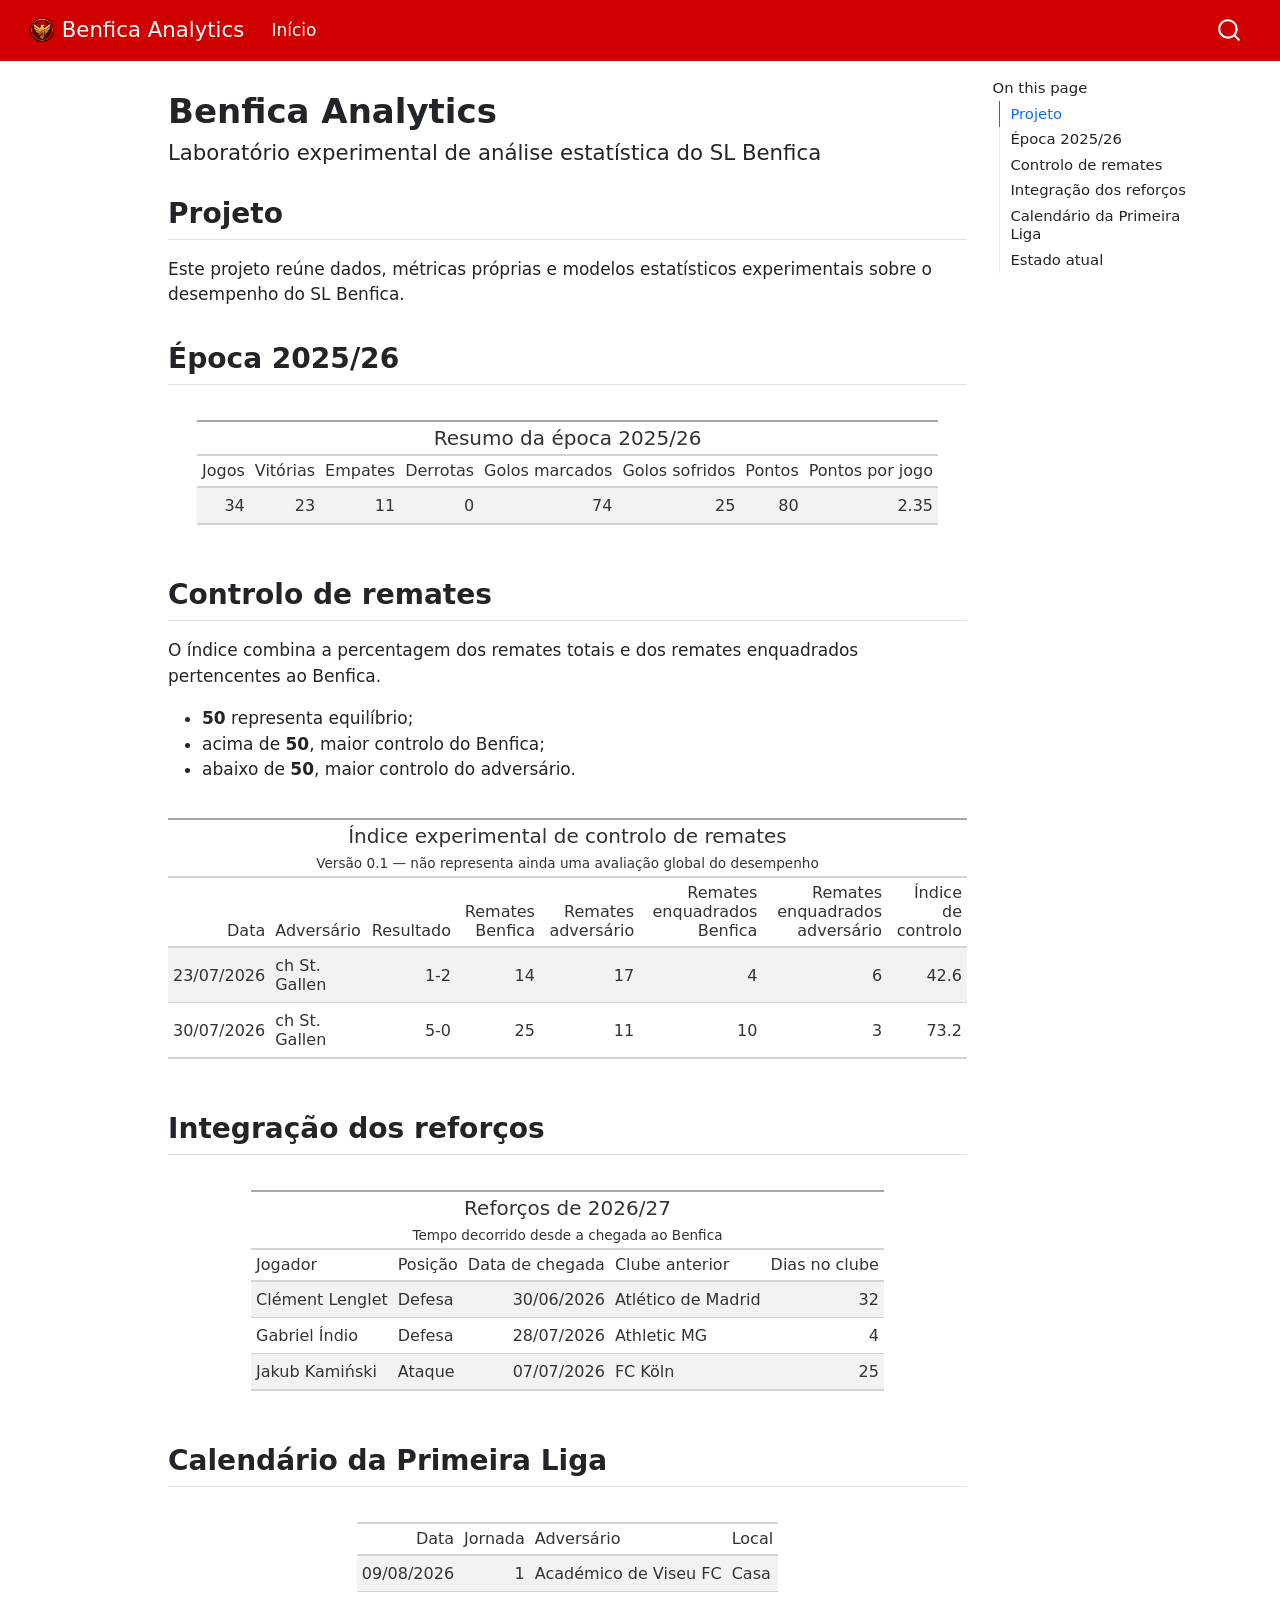
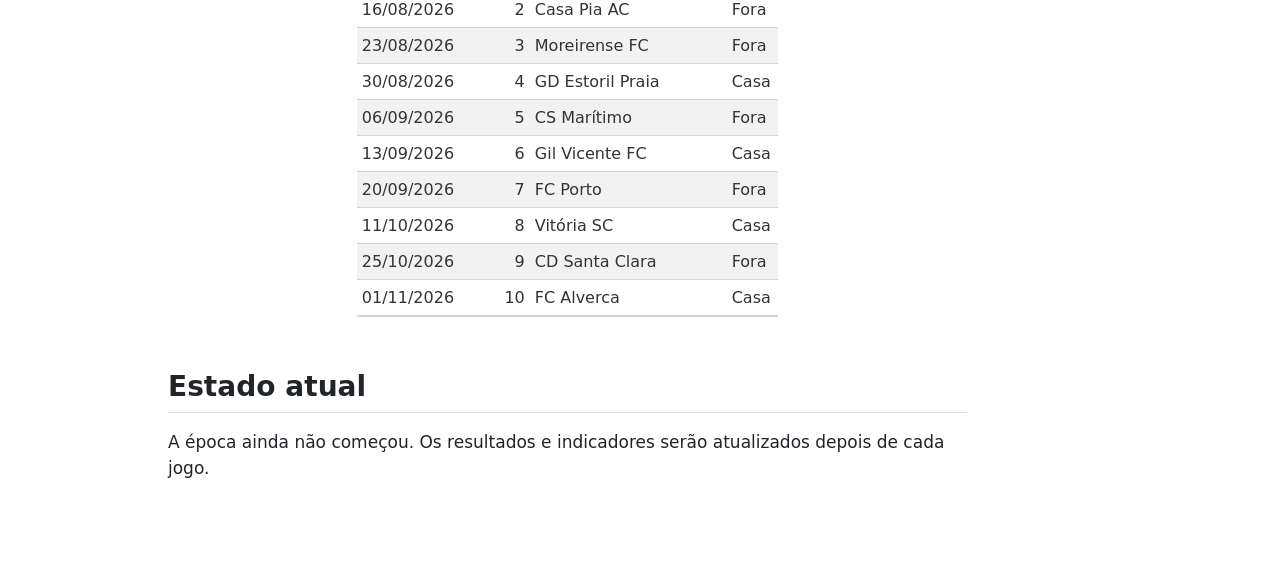
==== commit 620dd48a: "Add FBref shooting data, experimental metric, branding and translations" ====
--- a/docs/index.html
+++ b/docs/index.html
@@ -30,6 +30,7 @@
 <script src="site_libs/quarto-search/fuse.min.js"></script>
 <script src="site_libs/quarto-search/quarto-search.js"></script>
 <meta name="quarto:offset" content="./">
+<link href="./images/benfica-analytics-logo.png" rel="icon" type="image/png">
 <script src="site_libs/quarto-html/quarto.js"></script>
 <script src="site_libs/quarto-html/popper.min.js"></script>
 <script src="site_libs/quarto-html/tippy.umd.min.js"></script>
@@ -77,6 +78,9 @@
     <nav class="navbar navbar-expand-lg " data-bs-theme="dark">
       <div class="navbar-container container-fluid">
       <div class="navbar-brand-container mx-auto">
+    <a href="./index.html" class="navbar-brand navbar-brand-logo">
+    <img src="./images/benfica-analytics-logo.png" alt="" class="navbar-logo">
+    </a>
     <a class="navbar-brand" href="./index.html">
     <span class="navbar-title">Benfica Analytics</span>
     </a>
@@ -109,6 +113,8 @@
   <ul>
   <li><a href="#projeto" id="toc-projeto" class="nav-link active" data-scroll-target="#projeto">Projeto</a></li>
   <li><a href="#época-202526" id="toc-época-202526" class="nav-link" data-scroll-target="#época-202526">Época 2025/26</a></li>
+  <li><a href="#controlo-de-remates" id="toc-controlo-de-remates" class="nav-link" data-scroll-target="#controlo-de-remates">Controlo de remates</a></li>
+  <li><a href="#integração-dos-reforços" id="toc-integração-dos-reforços" class="nav-link" data-scroll-target="#integração-dos-reforços">Integração dos reforços</a></li>
   <li><a href="#calendário-da-primeira-liga" id="toc-calendário-da-primeira-liga" class="nav-link" data-scroll-target="#calendário-da-primeira-liga">Calendário da Primeira Liga</a></li>
   <li><a href="#estado-atual" id="toc-estado-atual" class="nav-link" data-scroll-target="#estado-atual">Estado atual</a></li>
   </ul>
@@ -145,23 +151,23 @@
 <h2 class="anchored" data-anchor-id="época-202526">Época 2025/26</h2>
 <div class="cell">
 <div class="cell-output-display">
-<div id="kuchlfyatd" style="padding-left:0px;padding-right:0px;padding-top:10px;padding-bottom:10px;overflow-x:auto;overflow-y:auto;width:auto;height:auto;">
-<style>#kuchlfyatd table {
+<div id="mskeocxqhm" style="padding-left:0px;padding-right:0px;padding-top:10px;padding-bottom:10px;overflow-x:auto;overflow-y:auto;width:auto;height:auto;">
+<style>#mskeocxqhm table {
   font-family: system-ui, 'Segoe UI', Roboto, Helvetica, Arial, sans-serif, 'Apple Color Emoji', 'Segoe UI Emoji', 'Segoe UI Symbol', 'Noto Color Emoji';
   -webkit-font-smoothing: antialiased;
   -moz-osx-font-smoothing: grayscale;
 }
 
-#kuchlfyatd thead, #kuchlfyatd tbody, #kuchlfyatd tfoot, #kuchlfyatd tr, #kuchlfyatd td, #kuchlfyatd th {
+#mskeocxqhm thead, #mskeocxqhm tbody, #mskeocxqhm tfoot, #mskeocxqhm tr, #mskeocxqhm td, #mskeocxqhm th {
   border-style: none;
 }
 
-#kuchlfyatd p {
+#mskeocxqhm p {
   margin: 0;
   padding: 0;
 }
 
-#kuchlfyatd .gt_table {
+#mskeocxqhm .gt_table {
   display: table;
   border-collapse: collapse;
   line-height: normal;
@@ -187,12 +193,12 @@
   border-left-color: #D3D3D3;
 }
 
-#kuchlfyatd .gt_caption {
+#mskeocxqhm .gt_caption {
   padding-top: 4px;
   padding-bottom: 4px;
 }
 
-#kuchlfyatd .gt_title {
+#mskeocxqhm .gt_title {
   color: #333333;
   font-size: 125%;
   font-weight: initial;
@@ -204,7 +210,7 @@
   border-bottom-width: 0;
 }
 
-#kuchlfyatd .gt_subtitle {
+#mskeocxqhm .gt_subtitle {
   color: #333333;
   font-size: 85%;
   font-weight: initial;
@@ -216,7 +222,7 @@
   border-top-width: 0;
 }
 
-#kuchlfyatd .gt_heading {
+#mskeocxqhm .gt_heading {
   background-color: #FFFFFF;
   text-align: center;
   border-bottom-color: #FFFFFF;
@@ -228,13 +234,13 @@
   border-right-color: #D3D3D3;
 }
 
-#kuchlfyatd .gt_bottom_border {
-  border-bottom-style: solid;
-  border-bottom-width: 2px;
-  border-bottom-color: #D3D3D3;
-}
-
-#kuchlfyatd .gt_col_headings {
+#mskeocxqhm .gt_bottom_border {
+  border-bottom-style: solid;
+  border-bottom-width: 2px;
+  border-bottom-color: #D3D3D3;
+}
+
+#mskeocxqhm .gt_col_headings {
   border-top-style: solid;
   border-top-width: 2px;
   border-top-color: #D3D3D3;
@@ -249,7 +255,7 @@
   border-right-color: #D3D3D3;
 }
 
-#kuchlfyatd .gt_col_heading {
+#mskeocxqhm .gt_col_heading {
   color: #333333;
   background-color: #FFFFFF;
   font-size: 100%;
@@ -269,7 +275,7 @@
   overflow-x: hidden;
 }
 
-#kuchlfyatd .gt_column_spanner_outer {
+#mskeocxqhm .gt_column_spanner_outer {
   color: #333333;
   background-color: #FFFFFF;
   font-size: 100%;
@@ -281,15 +287,15 @@
   padding-right: 4px;
 }
 
-#kuchlfyatd .gt_column_spanner_outer:first-child {
+#mskeocxqhm .gt_column_spanner_outer:first-child {
   padding-left: 0;
 }
 
-#kuchlfyatd .gt_column_spanner_outer:last-child {
+#mskeocxqhm .gt_column_spanner_outer:last-child {
   padding-right: 0;
 }
 
-#kuchlfyatd .gt_column_spanner {
+#mskeocxqhm .gt_column_spanner {
   border-bottom-style: solid;
   border-bottom-width: 2px;
   border-bottom-color: #D3D3D3;
@@ -301,11 +307,11 @@
   width: 100%;
 }
 
-#kuchlfyatd .gt_spanner_row {
+#mskeocxqhm .gt_spanner_row {
   border-bottom-style: hidden;
 }
 
-#kuchlfyatd .gt_group_heading {
+#mskeocxqhm .gt_group_heading {
   padding-top: 8px;
   padding-bottom: 8px;
   padding-left: 5px;
@@ -331,7 +337,7 @@
   text-align: left;
 }
 
-#kuchlfyatd .gt_empty_group_heading {
+#mskeocxqhm .gt_empty_group_heading {
   padding: 0.5px;
   color: #333333;
   background-color: #FFFFFF;
@@ -346,15 +352,15 @@
   vertical-align: middle;
 }
 
-#kuchlfyatd .gt_from_md > :first-child {
+#mskeocxqhm .gt_from_md > :first-child {
   margin-top: 0;
 }
 
-#kuchlfyatd .gt_from_md > :last-child {
+#mskeocxqhm .gt_from_md > :last-child {
   margin-bottom: 0;
 }
 
-#kuchlfyatd .gt_row {
+#mskeocxqhm .gt_row {
   padding-top: 8px;
   padding-bottom: 8px;
   padding-left: 5px;
@@ -373,7 +379,7 @@
   overflow-x: hidden;
 }
 
-#kuchlfyatd .gt_stub {
+#mskeocxqhm .gt_stub {
   color: #333333;
   background-color: #FFFFFF;
   font-size: 100%;
@@ -386,7 +392,7 @@
   padding-right: 5px;
 }
 
-#kuchlfyatd .gt_stub_row_group {
+#mskeocxqhm .gt_stub_row_group {
   color: #333333;
   background-color: #FFFFFF;
   font-size: 100%;
@@ -400,54 +406,54 @@
   vertical-align: top;
 }
 
-#kuchlfyatd .gt_row_group_first td {
-  border-top-width: 2px;
-}
-
-#kuchlfyatd .gt_row_group_first th {
-  border-top-width: 2px;
-}
-
-#kuchlfyatd .gt_summary_row {
-  color: #333333;
-  background-color: #FFFFFF;
-  text-transform: inherit;
-  padding-top: 8px;
-  padding-bottom: 8px;
-  padding-left: 5px;
-  padding-right: 5px;
-}
-
-#kuchlfyatd .gt_first_summary_row {
-  border-top-style: solid;
-  border-top-color: #D3D3D3;
-}
-
-#kuchlfyatd .gt_first_summary_row.thick {
-  border-top-width: 2px;
-}
-
-#kuchlfyatd .gt_last_summary_row {
-  padding-top: 8px;
-  padding-bottom: 8px;
-  padding-left: 5px;
-  padding-right: 5px;
-  border-bottom-style: solid;
-  border-bottom-width: 2px;
-  border-bottom-color: #D3D3D3;
-}
-
-#kuchlfyatd .gt_grand_summary_row {
-  color: #333333;
-  background-color: #FFFFFF;
-  text-transform: inherit;
-  padding-top: 8px;
-  padding-bottom: 8px;
-  padding-left: 5px;
-  padding-right: 5px;
-}
-
-#kuchlfyatd .gt_first_grand_summary_row {
+#mskeocxqhm .gt_row_group_first td {
+  border-top-width: 2px;
+}
+
+#mskeocxqhm .gt_row_group_first th {
+  border-top-width: 2px;
+}
+
+#mskeocxqhm .gt_summary_row {
+  color: #333333;
+  background-color: #FFFFFF;
+  text-transform: inherit;
+  padding-top: 8px;
+  padding-bottom: 8px;
+  padding-left: 5px;
+  padding-right: 5px;
+}
+
+#mskeocxqhm .gt_first_summary_row {
+  border-top-style: solid;
+  border-top-color: #D3D3D3;
+}
+
+#mskeocxqhm .gt_first_summary_row.thick {
+  border-top-width: 2px;
+}
+
+#mskeocxqhm .gt_last_summary_row {
+  padding-top: 8px;
+  padding-bottom: 8px;
+  padding-left: 5px;
+  padding-right: 5px;
+  border-bottom-style: solid;
+  border-bottom-width: 2px;
+  border-bottom-color: #D3D3D3;
+}
+
+#mskeocxqhm .gt_grand_summary_row {
+  color: #333333;
+  background-color: #FFFFFF;
+  text-transform: inherit;
+  padding-top: 8px;
+  padding-bottom: 8px;
+  padding-left: 5px;
+  padding-right: 5px;
+}
+
+#mskeocxqhm .gt_first_grand_summary_row {
   padding-top: 8px;
   padding-bottom: 8px;
   padding-left: 5px;
@@ -457,7 +463,7 @@
   border-top-color: #D3D3D3;
 }
 
-#kuchlfyatd .gt_last_grand_summary_row_top {
+#mskeocxqhm .gt_last_grand_summary_row_top {
   padding-top: 8px;
   padding-bottom: 8px;
   padding-left: 5px;
@@ -467,20 +473,20 @@
   border-bottom-color: #D3D3D3;
 }
 
-#kuchlfyatd .gt_striped {
+#mskeocxqhm .gt_striped {
   background-color: rgba(128, 128, 128, 0.05);
 }
 
-#kuchlfyatd .gt_table_body {
-  border-top-style: solid;
-  border-top-width: 2px;
-  border-top-color: #D3D3D3;
-  border-bottom-style: solid;
-  border-bottom-width: 2px;
-  border-bottom-color: #D3D3D3;
-}
-
-#kuchlfyatd .gt_footnotes {
+#mskeocxqhm .gt_table_body {
+  border-top-style: solid;
+  border-top-width: 2px;
+  border-top-color: #D3D3D3;
+  border-bottom-style: solid;
+  border-bottom-width: 2px;
+  border-bottom-color: #D3D3D3;
+}
+
+#mskeocxqhm .gt_footnotes {
   color: #333333;
   background-color: #FFFFFF;
   border-bottom-style: none;
@@ -494,7 +500,7 @@
   border-right-color: #D3D3D3;
 }
 
-#kuchlfyatd .gt_footnote {
+#mskeocxqhm .gt_footnote {
   margin: 0px;
   font-size: 90%;
   padding-top: 4px;
@@ -503,7 +509,7 @@
   padding-right: 5px;
 }
 
-#kuchlfyatd .gt_sourcenotes {
+#mskeocxqhm .gt_sourcenotes {
   color: #333333;
   background-color: #FFFFFF;
   border-bottom-style: none;
@@ -517,7 +523,7 @@
   border-right-color: #D3D3D3;
 }
 
-#kuchlfyatd .gt_sourcenote {
+#mskeocxqhm .gt_sourcenote {
   font-size: 90%;
   padding-top: 4px;
   padding-bottom: 4px;
@@ -525,72 +531,72 @@
   padding-right: 5px;
 }
 
-#kuchlfyatd .gt_left {
+#mskeocxqhm .gt_left {
   text-align: left;
 }
 
-#kuchlfyatd .gt_center {
+#mskeocxqhm .gt_center {
   text-align: center;
 }
 
-#kuchlfyatd .gt_right {
+#mskeocxqhm .gt_right {
   text-align: right;
   font-variant-numeric: tabular-nums;
 }
 
-#kuchlfyatd .gt_font_normal {
+#mskeocxqhm .gt_font_normal {
   font-weight: normal;
 }
 
-#kuchlfyatd .gt_font_bold {
+#mskeocxqhm .gt_font_bold {
   font-weight: bold;
 }
 
-#kuchlfyatd .gt_font_italic {
+#mskeocxqhm .gt_font_italic {
   font-style: italic;
 }
 
-#kuchlfyatd .gt_super {
+#mskeocxqhm .gt_super {
   font-size: 65%;
 }
 
-#kuchlfyatd .gt_footnote_marks {
+#mskeocxqhm .gt_footnote_marks {
   font-size: 75%;
   vertical-align: 0.4em;
   position: initial;
 }
 
-#kuchlfyatd .gt_asterisk {
+#mskeocxqhm .gt_asterisk {
   font-size: 100%;
   vertical-align: 0;
 }
 
-#kuchlfyatd .gt_indent_1 {
+#mskeocxqhm .gt_indent_1 {
   text-indent: 5px;
 }
 
-#kuchlfyatd .gt_indent_2 {
+#mskeocxqhm .gt_indent_2 {
   text-indent: 10px;
 }
 
-#kuchlfyatd .gt_indent_3 {
+#mskeocxqhm .gt_indent_3 {
   text-indent: 15px;
 }
 
-#kuchlfyatd .gt_indent_4 {
+#mskeocxqhm .gt_indent_4 {
   text-indent: 20px;
 }
 
-#kuchlfyatd .gt_indent_5 {
+#mskeocxqhm .gt_indent_5 {
   text-indent: 25px;
 }
 
-#kuchlfyatd .katex-display {
+#mskeocxqhm .katex-display {
   display: inline-flex !important;
   margin-bottom: 0.75em !important;
 }
 
-#kuchlfyatd div.Reactable > div.rt-table > div.rt-thead > div.rt-tr.rt-tr-group-header > div.rt-th-group:after {
+#mskeocxqhm div.Reactable > div.rt-table > div.rt-thead > div.rt-tr.rt-tr-group-header > div.rt-th-group:after {
   height: 0px !important;
 }
 </style>
@@ -629,27 +635,33 @@
 </div>
 </div>
 </section>
-<section id="calendário-da-primeira-liga" class="level2">
-<h2 class="anchored" data-anchor-id="calendário-da-primeira-liga">Calendário da Primeira Liga</h2>
+<section id="controlo-de-remates" class="level2">
+<h2 class="anchored" data-anchor-id="controlo-de-remates">Controlo de remates</h2>
+<p>O índice combina a percentagem dos remates totais e dos remates enquadrados pertencentes ao Benfica.</p>
+<ul>
+<li><strong>50</strong> representa equilíbrio;</li>
+<li>acima de <strong>50</strong>, maior controlo do Benfica;</li>
+<li>abaixo de <strong>50</strong>, maior controlo do adversário.</li>
+</ul>
 <div class="cell">
 <div class="cell-output-display">
-<div id="ncclniktyw" style="padding-left:0px;padding-right:0px;padding-top:10px;padding-bottom:10px;overflow-x:auto;overflow-y:auto;width:auto;height:auto;">
-<style>#ncclniktyw table {
+<div id="gtasymxzge" style="padding-left:0px;padding-right:0px;padding-top:10px;padding-bottom:10px;overflow-x:auto;overflow-y:auto;width:auto;height:auto;">
+<style>#gtasymxzge table {
   font-family: system-ui, 'Segoe UI', Roboto, Helvetica, Arial, sans-serif, 'Apple Color Emoji', 'Segoe UI Emoji', 'Segoe UI Symbol', 'Noto Color Emoji';
   -webkit-font-smoothing: antialiased;
   -moz-osx-font-smoothing: grayscale;
 }
 
-#ncclniktyw thead, #ncclniktyw tbody, #ncclniktyw tfoot, #ncclniktyw tr, #ncclniktyw td, #ncclniktyw th {
+#gtasymxzge thead, #gtasymxzge tbody, #gtasymxzge tfoot, #gtasymxzge tr, #gtasymxzge td, #gtasymxzge th {
   border-style: none;
 }
 
-#ncclniktyw p {
+#gtasymxzge p {
   margin: 0;
   padding: 0;
 }
 
-#ncclniktyw .gt_table {
+#gtasymxzge .gt_table {
   display: table;
   border-collapse: collapse;
   line-height: normal;
@@ -675,12 +687,12 @@
   border-left-color: #D3D3D3;
 }
 
-#ncclniktyw .gt_caption {
+#gtasymxzge .gt_caption {
   padding-top: 4px;
   padding-bottom: 4px;
 }
 
-#ncclniktyw .gt_title {
+#gtasymxzge .gt_title {
   color: #333333;
   font-size: 125%;
   font-weight: initial;
@@ -692,7 +704,7 @@
   border-bottom-width: 0;
 }
 
-#ncclniktyw .gt_subtitle {
+#gtasymxzge .gt_subtitle {
   color: #333333;
   font-size: 85%;
   font-weight: initial;
@@ -704,7 +716,7 @@
   border-top-width: 0;
 }
 
-#ncclniktyw .gt_heading {
+#gtasymxzge .gt_heading {
   background-color: #FFFFFF;
   text-align: center;
   border-bottom-color: #FFFFFF;
@@ -716,13 +728,13 @@
   border-right-color: #D3D3D3;
 }
 
-#ncclniktyw .gt_bottom_border {
-  border-bottom-style: solid;
-  border-bottom-width: 2px;
-  border-bottom-color: #D3D3D3;
-}
-
-#ncclniktyw .gt_col_headings {
+#gtasymxzge .gt_bottom_border {
+  border-bottom-style: solid;
+  border-bottom-width: 2px;
+  border-bottom-color: #D3D3D3;
+}
+
+#gtasymxzge .gt_col_headings {
   border-top-style: solid;
   border-top-width: 2px;
   border-top-color: #D3D3D3;
@@ -737,7 +749,7 @@
   border-right-color: #D3D3D3;
 }
 
-#ncclniktyw .gt_col_heading {
+#gtasymxzge .gt_col_heading {
   color: #333333;
   background-color: #FFFFFF;
   font-size: 100%;
@@ -757,7 +769,7 @@
   overflow-x: hidden;
 }
 
-#ncclniktyw .gt_column_spanner_outer {
+#gtasymxzge .gt_column_spanner_outer {
   color: #333333;
   background-color: #FFFFFF;
   font-size: 100%;
@@ -769,15 +781,15 @@
   padding-right: 4px;
 }
 
-#ncclniktyw .gt_column_spanner_outer:first-child {
+#gtasymxzge .gt_column_spanner_outer:first-child {
   padding-left: 0;
 }
 
-#ncclniktyw .gt_column_spanner_outer:last-child {
+#gtasymxzge .gt_column_spanner_outer:last-child {
   padding-right: 0;
 }
 
-#ncclniktyw .gt_column_spanner {
+#gtasymxzge .gt_column_spanner {
   border-bottom-style: solid;
   border-bottom-width: 2px;
   border-bottom-color: #D3D3D3;
@@ -789,11 +801,11 @@
   width: 100%;
 }
 
-#ncclniktyw .gt_spanner_row {
+#gtasymxzge .gt_spanner_row {
   border-bottom-style: hidden;
 }
 
-#ncclniktyw .gt_group_heading {
+#gtasymxzge .gt_group_heading {
   padding-top: 8px;
   padding-bottom: 8px;
   padding-left: 5px;
@@ -819,7 +831,7 @@
   text-align: left;
 }
 
-#ncclniktyw .gt_empty_group_heading {
+#gtasymxzge .gt_empty_group_heading {
   padding: 0.5px;
   color: #333333;
   background-color: #FFFFFF;
@@ -834,15 +846,15 @@
   vertical-align: middle;
 }
 
-#ncclniktyw .gt_from_md > :first-child {
+#gtasymxzge .gt_from_md > :first-child {
   margin-top: 0;
 }
 
-#ncclniktyw .gt_from_md > :last-child {
+#gtasymxzge .gt_from_md > :last-child {
   margin-bottom: 0;
 }
 
-#ncclniktyw .gt_row {
+#gtasymxzge .gt_row {
   padding-top: 8px;
   padding-bottom: 8px;
   padding-left: 5px;
@@ -861,7 +873,7 @@
   overflow-x: hidden;
 }
 
-#ncclniktyw .gt_stub {
+#gtasymxzge .gt_stub {
   color: #333333;
   background-color: #FFFFFF;
   font-size: 100%;
@@ -874,7 +886,7 @@
   padding-right: 5px;
 }
 
-#ncclniktyw .gt_stub_row_group {
+#gtasymxzge .gt_stub_row_group {
   color: #333333;
   background-color: #FFFFFF;
   font-size: 100%;
@@ -888,54 +900,54 @@
   vertical-align: top;
 }
 
-#ncclniktyw .gt_row_group_first td {
-  border-top-width: 2px;
-}
-
-#ncclniktyw .gt_row_group_first th {
-  border-top-width: 2px;
-}
-
-#ncclniktyw .gt_summary_row {
-  color: #333333;
-  background-color: #FFFFFF;
-  text-transform: inherit;
-  padding-top: 8px;
-  padding-bottom: 8px;
-  padding-left: 5px;
-  padding-right: 5px;
-}
-
-#ncclniktyw .gt_first_summary_row {
-  border-top-style: solid;
-  border-top-color: #D3D3D3;
-}
-
-#ncclniktyw .gt_first_summary_row.thick {
-  border-top-width: 2px;
-}
-
-#ncclniktyw .gt_last_summary_row {
-  padding-top: 8px;
-  padding-bottom: 8px;
-  padding-left: 5px;
-  padding-right: 5px;
-  border-bottom-style: solid;
-  border-bottom-width: 2px;
-  border-bottom-color: #D3D3D3;
-}
-
-#ncclniktyw .gt_grand_summary_row {
-  color: #333333;
-  background-color: #FFFFFF;
-  text-transform: inherit;
-  padding-top: 8px;
-  padding-bottom: 8px;
-  padding-left: 5px;
-  padding-right: 5px;
-}
-
-#ncclniktyw .gt_first_grand_summary_row {
+#gtasymxzge .gt_row_group_first td {
+  border-top-width: 2px;
+}
+
+#gtasymxzge .gt_row_group_first th {
+  border-top-width: 2px;
+}
+
+#gtasymxzge .gt_summary_row {
+  color: #333333;
+  background-color: #FFFFFF;
+  text-transform: inherit;
+  padding-top: 8px;
+  padding-bottom: 8px;
+  padding-left: 5px;
+  padding-right: 5px;
+}
+
+#gtasymxzge .gt_first_summary_row {
+  border-top-style: solid;
+  border-top-color: #D3D3D3;
+}
+
+#gtasymxzge .gt_first_summary_row.thick {
+  border-top-width: 2px;
+}
+
+#gtasymxzge .gt_last_summary_row {
+  padding-top: 8px;
+  padding-bottom: 8px;
+  padding-left: 5px;
+  padding-right: 5px;
+  border-bottom-style: solid;
+  border-bottom-width: 2px;
+  border-bottom-color: #D3D3D3;
+}
+
+#gtasymxzge .gt_grand_summary_row {
+  color: #333333;
+  background-color: #FFFFFF;
+  text-transform: inherit;
+  padding-top: 8px;
+  padding-bottom: 8px;
+  padding-left: 5px;
+  padding-right: 5px;
+}
+
+#gtasymxzge .gt_first_grand_summary_row {
   padding-top: 8px;
   padding-bottom: 8px;
   padding-left: 5px;
@@ -945,7 +957,7 @@
   border-top-color: #D3D3D3;
 }
 
-#ncclniktyw .gt_last_grand_summary_row_top {
+#gtasymxzge .gt_last_grand_summary_row_top {
   padding-top: 8px;
   padding-bottom: 8px;
   padding-left: 5px;
@@ -955,20 +967,20 @@
   border-bottom-color: #D3D3D3;
 }
 
-#ncclniktyw .gt_striped {
+#gtasymxzge .gt_striped {
   background-color: rgba(128, 128, 128, 0.05);
 }
 
-#ncclniktyw .gt_table_body {
-  border-top-style: solid;
-  border-top-width: 2px;
-  border-top-color: #D3D3D3;
-  border-bottom-style: solid;
-  border-bottom-width: 2px;
-  border-bottom-color: #D3D3D3;
-}
-
-#ncclniktyw .gt_footnotes {
+#gtasymxzge .gt_table_body {
+  border-top-style: solid;
+  border-top-width: 2px;
+  border-top-color: #D3D3D3;
+  border-bottom-style: solid;
+  border-bottom-width: 2px;
+  border-bottom-color: #D3D3D3;
+}
+
+#gtasymxzge .gt_footnotes {
   color: #333333;
   background-color: #FFFFFF;
   border-bottom-style: none;
@@ -982,7 +994,7 @@
   border-right-color: #D3D3D3;
 }
 
-#ncclniktyw .gt_footnote {
+#gtasymxzge .gt_footnote {
   margin: 0px;
   font-size: 90%;
   padding-top: 4px;
@@ -991,7 +1003,7 @@
   padding-right: 5px;
 }
 
-#ncclniktyw .gt_sourcenotes {
+#gtasymxzge .gt_sourcenotes {
   color: #333333;
   background-color: #FFFFFF;
   border-bottom-style: none;
@@ -1005,7 +1017,7 @@
   border-right-color: #D3D3D3;
 }
 
-#ncclniktyw .gt_sourcenote {
+#gtasymxzge .gt_sourcenote {
   font-size: 90%;
   padding-top: 4px;
   padding-bottom: 4px;
@@ -1013,72 +1025,1072 @@
   padding-right: 5px;
 }
 
-#ncclniktyw .gt_left {
+#gtasymxzge .gt_left {
   text-align: left;
 }
 
-#ncclniktyw .gt_center {
+#gtasymxzge .gt_center {
   text-align: center;
 }
 
-#ncclniktyw .gt_right {
+#gtasymxzge .gt_right {
   text-align: right;
   font-variant-numeric: tabular-nums;
 }
 
-#ncclniktyw .gt_font_normal {
+#gtasymxzge .gt_font_normal {
   font-weight: normal;
 }
 
-#ncclniktyw .gt_font_bold {
+#gtasymxzge .gt_font_bold {
   font-weight: bold;
 }
 
-#ncclniktyw .gt_font_italic {
+#gtasymxzge .gt_font_italic {
   font-style: italic;
 }
 
-#ncclniktyw .gt_super {
+#gtasymxzge .gt_super {
   font-size: 65%;
 }
 
-#ncclniktyw .gt_footnote_marks {
+#gtasymxzge .gt_footnote_marks {
   font-size: 75%;
   vertical-align: 0.4em;
   position: initial;
 }
 
-#ncclniktyw .gt_asterisk {
+#gtasymxzge .gt_asterisk {
   font-size: 100%;
   vertical-align: 0;
 }
 
-#ncclniktyw .gt_indent_1 {
+#gtasymxzge .gt_indent_1 {
   text-indent: 5px;
 }
 
-#ncclniktyw .gt_indent_2 {
+#gtasymxzge .gt_indent_2 {
   text-indent: 10px;
 }
 
-#ncclniktyw .gt_indent_3 {
+#gtasymxzge .gt_indent_3 {
   text-indent: 15px;
 }
 
-#ncclniktyw .gt_indent_4 {
+#gtasymxzge .gt_indent_4 {
   text-indent: 20px;
 }
 
-#ncclniktyw .gt_indent_5 {
+#gtasymxzge .gt_indent_5 {
   text-indent: 25px;
 }
 
-#ncclniktyw .katex-display {
+#gtasymxzge .katex-display {
   display: inline-flex !important;
   margin-bottom: 0.75em !important;
 }
 
-#ncclniktyw div.Reactable > div.rt-table > div.rt-thead > div.rt-tr.rt-tr-group-header > div.rt-th-group:after {
+#gtasymxzge div.Reactable > div.rt-table > div.rt-thead > div.rt-tr.rt-tr-group-header > div.rt-th-group:after {
+  height: 0px !important;
+}
+</style>
+
+<table class="gt_table caption-top table table-sm table-striped small" data-quarto-postprocess="true" data-quarto-disable-processing="false" data-quarto-bootstrap="false">
+<thead>
+<tr class="header gt_heading">
+<th colspan="8" class="gt_heading gt_title gt_font_normal">Índice experimental de controlo de remates</th>
+</tr>
+<tr class="odd gt_heading">
+<th colspan="8" class="gt_heading gt_subtitle gt_font_normal gt_bottom_border">Versão 0.1 — não representa ainda uma avaliação global do desempenho</th>
+</tr>
+<tr class="header gt_col_headings">
+<th id="Data" class="gt_col_heading gt_columns_bottom_border gt_right" data-quarto-table-cell-role="th" scope="col">Data</th>
+<th id="Adversário" class="gt_col_heading gt_columns_bottom_border gt_left" data-quarto-table-cell-role="th" scope="col">Adversário</th>
+<th id="Resultado" class="gt_col_heading gt_columns_bottom_border gt_right" data-quarto-table-cell-role="th" scope="col">Resultado</th>
+<th id="Remates-Benfica" class="gt_col_heading gt_columns_bottom_border gt_right" data-quarto-table-cell-role="th" scope="col">Remates Benfica</th>
+<th id="Remates-adversário" class="gt_col_heading gt_columns_bottom_border gt_right" data-quarto-table-cell-role="th" scope="col">Remates adversário</th>
+<th id="Remates-enquadrados-Benfica" class="gt_col_heading gt_columns_bottom_border gt_right" data-quarto-table-cell-role="th" scope="col">Remates enquadrados Benfica</th>
+<th id="Remates-enquadrados-adversário" class="gt_col_heading gt_columns_bottom_border gt_right" data-quarto-table-cell-role="th" scope="col">Remates enquadrados adversário</th>
+<th id="aÍndice-de-controlo" class="gt_col_heading gt_columns_bottom_border gt_right" data-quarto-table-cell-role="th" scope="col">Índice de controlo</th>
+</tr>
+</thead>
+<tbody class="gt_table_body">
+<tr class="odd">
+<td class="gt_row gt_right" headers="Data">23/07/2026</td>
+<td class="gt_row gt_left" headers="Adversário">ch St. Gallen</td>
+<td class="gt_row gt_right" headers="Resultado">1-2</td>
+<td class="gt_row gt_right" headers="Remates Benfica">14</td>
+<td class="gt_row gt_right" headers="Remates adversário">17</td>
+<td class="gt_row gt_right" headers="Remates enquadrados Benfica">4</td>
+<td class="gt_row gt_right" headers="Remates enquadrados adversário">6</td>
+<td class="gt_row gt_right" headers="Índice de controlo">42.6</td>
+</tr>
+<tr class="even">
+<td class="gt_row gt_right" headers="Data">30/07/2026</td>
+<td class="gt_row gt_left" headers="Adversário">ch St. Gallen</td>
+<td class="gt_row gt_right" headers="Resultado">5-0</td>
+<td class="gt_row gt_right" headers="Remates Benfica">25</td>
+<td class="gt_row gt_right" headers="Remates adversário">11</td>
+<td class="gt_row gt_right" headers="Remates enquadrados Benfica">10</td>
+<td class="gt_row gt_right" headers="Remates enquadrados adversário">3</td>
+<td class="gt_row gt_right" headers="Índice de controlo">73.2</td>
+</tr>
+</tbody>
+</table>
+
+</div>
+</div>
+</div>
+</section>
+<section id="integração-dos-reforços" class="level2">
+<h2 class="anchored" data-anchor-id="integração-dos-reforços">Integração dos reforços</h2>
+<div class="cell">
+<div class="cell-output-display">
+<div id="lbbrpoptla" style="padding-left:0px;padding-right:0px;padding-top:10px;padding-bottom:10px;overflow-x:auto;overflow-y:auto;width:auto;height:auto;">
+<style>#lbbrpoptla table {
+  font-family: system-ui, 'Segoe UI', Roboto, Helvetica, Arial, sans-serif, 'Apple Color Emoji', 'Segoe UI Emoji', 'Segoe UI Symbol', 'Noto Color Emoji';
+  -webkit-font-smoothing: antialiased;
+  -moz-osx-font-smoothing: grayscale;
+}
+
+#lbbrpoptla thead, #lbbrpoptla tbody, #lbbrpoptla tfoot, #lbbrpoptla tr, #lbbrpoptla td, #lbbrpoptla th {
+  border-style: none;
+}
+
+#lbbrpoptla p {
+  margin: 0;
+  padding: 0;
+}
+
+#lbbrpoptla .gt_table {
+  display: table;
+  border-collapse: collapse;
+  line-height: normal;
+  margin-left: auto;
+  margin-right: auto;
+  color: #333333;
+  font-size: 16px;
+  font-weight: normal;
+  font-style: normal;
+  background-color: #FFFFFF;
+  width: auto;
+  border-top-style: solid;
+  border-top-width: 2px;
+  border-top-color: #A8A8A8;
+  border-right-style: none;
+  border-right-width: 2px;
+  border-right-color: #D3D3D3;
+  border-bottom-style: solid;
+  border-bottom-width: 2px;
+  border-bottom-color: #A8A8A8;
+  border-left-style: none;
+  border-left-width: 2px;
+  border-left-color: #D3D3D3;
+}
+
+#lbbrpoptla .gt_caption {
+  padding-top: 4px;
+  padding-bottom: 4px;
+}
+
+#lbbrpoptla .gt_title {
+  color: #333333;
+  font-size: 125%;
+  font-weight: initial;
+  padding-top: 4px;
+  padding-bottom: 4px;
+  padding-left: 5px;
+  padding-right: 5px;
+  border-bottom-color: #FFFFFF;
+  border-bottom-width: 0;
+}
+
+#lbbrpoptla .gt_subtitle {
+  color: #333333;
+  font-size: 85%;
+  font-weight: initial;
+  padding-top: 3px;
+  padding-bottom: 5px;
+  padding-left: 5px;
+  padding-right: 5px;
+  border-top-color: #FFFFFF;
+  border-top-width: 0;
+}
+
+#lbbrpoptla .gt_heading {
+  background-color: #FFFFFF;
+  text-align: center;
+  border-bottom-color: #FFFFFF;
+  border-left-style: none;
+  border-left-width: 1px;
+  border-left-color: #D3D3D3;
+  border-right-style: none;
+  border-right-width: 1px;
+  border-right-color: #D3D3D3;
+}
+
+#lbbrpoptla .gt_bottom_border {
+  border-bottom-style: solid;
+  border-bottom-width: 2px;
+  border-bottom-color: #D3D3D3;
+}
+
+#lbbrpoptla .gt_col_headings {
+  border-top-style: solid;
+  border-top-width: 2px;
+  border-top-color: #D3D3D3;
+  border-bottom-style: solid;
+  border-bottom-width: 2px;
+  border-bottom-color: #D3D3D3;
+  border-left-style: none;
+  border-left-width: 1px;
+  border-left-color: #D3D3D3;
+  border-right-style: none;
+  border-right-width: 1px;
+  border-right-color: #D3D3D3;
+}
+
+#lbbrpoptla .gt_col_heading {
+  color: #333333;
+  background-color: #FFFFFF;
+  font-size: 100%;
+  font-weight: normal;
+  text-transform: inherit;
+  border-left-style: none;
+  border-left-width: 1px;
+  border-left-color: #D3D3D3;
+  border-right-style: none;
+  border-right-width: 1px;
+  border-right-color: #D3D3D3;
+  vertical-align: bottom;
+  padding-top: 5px;
+  padding-bottom: 6px;
+  padding-left: 5px;
+  padding-right: 5px;
+  overflow-x: hidden;
+}
+
+#lbbrpoptla .gt_column_spanner_outer {
+  color: #333333;
+  background-color: #FFFFFF;
+  font-size: 100%;
+  font-weight: normal;
+  text-transform: inherit;
+  padding-top: 0;
+  padding-bottom: 0;
+  padding-left: 4px;
+  padding-right: 4px;
+}
+
+#lbbrpoptla .gt_column_spanner_outer:first-child {
+  padding-left: 0;
+}
+
+#lbbrpoptla .gt_column_spanner_outer:last-child {
+  padding-right: 0;
+}
+
+#lbbrpoptla .gt_column_spanner {
+  border-bottom-style: solid;
+  border-bottom-width: 2px;
+  border-bottom-color: #D3D3D3;
+  vertical-align: bottom;
+  padding-top: 5px;
+  padding-bottom: 5px;
+  overflow-x: hidden;
+  display: inline-block;
+  width: 100%;
+}
+
+#lbbrpoptla .gt_spanner_row {
+  border-bottom-style: hidden;
+}
+
+#lbbrpoptla .gt_group_heading {
+  padding-top: 8px;
+  padding-bottom: 8px;
+  padding-left: 5px;
+  padding-right: 5px;
+  color: #333333;
+  background-color: #FFFFFF;
+  font-size: 100%;
+  font-weight: initial;
+  text-transform: inherit;
+  border-top-style: solid;
+  border-top-width: 2px;
+  border-top-color: #D3D3D3;
+  border-bottom-style: solid;
+  border-bottom-width: 2px;
+  border-bottom-color: #D3D3D3;
+  border-left-style: none;
+  border-left-width: 1px;
+  border-left-color: #D3D3D3;
+  border-right-style: none;
+  border-right-width: 1px;
+  border-right-color: #D3D3D3;
+  vertical-align: middle;
+  text-align: left;
+}
+
+#lbbrpoptla .gt_empty_group_heading {
+  padding: 0.5px;
+  color: #333333;
+  background-color: #FFFFFF;
+  font-size: 100%;
+  font-weight: initial;
+  border-top-style: solid;
+  border-top-width: 2px;
+  border-top-color: #D3D3D3;
+  border-bottom-style: solid;
+  border-bottom-width: 2px;
+  border-bottom-color: #D3D3D3;
+  vertical-align: middle;
+}
+
+#lbbrpoptla .gt_from_md > :first-child {
+  margin-top: 0;
+}
+
+#lbbrpoptla .gt_from_md > :last-child {
+  margin-bottom: 0;
+}
+
+#lbbrpoptla .gt_row {
+  padding-top: 8px;
+  padding-bottom: 8px;
+  padding-left: 5px;
+  padding-right: 5px;
+  margin: 10px;
+  border-top-style: solid;
+  border-top-width: 1px;
+  border-top-color: #D3D3D3;
+  border-left-style: none;
+  border-left-width: 1px;
+  border-left-color: #D3D3D3;
+  border-right-style: none;
+  border-right-width: 1px;
+  border-right-color: #D3D3D3;
+  vertical-align: middle;
+  overflow-x: hidden;
+}
+
+#lbbrpoptla .gt_stub {
+  color: #333333;
+  background-color: #FFFFFF;
+  font-size: 100%;
+  font-weight: initial;
+  text-transform: inherit;
+  border-right-style: solid;
+  border-right-width: 2px;
+  border-right-color: #D3D3D3;
+  padding-left: 5px;
+  padding-right: 5px;
+}
+
+#lbbrpoptla .gt_stub_row_group {
+  color: #333333;
+  background-color: #FFFFFF;
+  font-size: 100%;
+  font-weight: initial;
+  text-transform: inherit;
+  border-right-style: solid;
+  border-right-width: 2px;
+  border-right-color: #D3D3D3;
+  padding-left: 5px;
+  padding-right: 5px;
+  vertical-align: top;
+}
+
+#lbbrpoptla .gt_row_group_first td {
+  border-top-width: 2px;
+}
+
+#lbbrpoptla .gt_row_group_first th {
+  border-top-width: 2px;
+}
+
+#lbbrpoptla .gt_summary_row {
+  color: #333333;
+  background-color: #FFFFFF;
+  text-transform: inherit;
+  padding-top: 8px;
+  padding-bottom: 8px;
+  padding-left: 5px;
+  padding-right: 5px;
+}
+
+#lbbrpoptla .gt_first_summary_row {
+  border-top-style: solid;
+  border-top-color: #D3D3D3;
+}
+
+#lbbrpoptla .gt_first_summary_row.thick {
+  border-top-width: 2px;
+}
+
+#lbbrpoptla .gt_last_summary_row {
+  padding-top: 8px;
+  padding-bottom: 8px;
+  padding-left: 5px;
+  padding-right: 5px;
+  border-bottom-style: solid;
+  border-bottom-width: 2px;
+  border-bottom-color: #D3D3D3;
+}
+
+#lbbrpoptla .gt_grand_summary_row {
+  color: #333333;
+  background-color: #FFFFFF;
+  text-transform: inherit;
+  padding-top: 8px;
+  padding-bottom: 8px;
+  padding-left: 5px;
+  padding-right: 5px;
+}
+
+#lbbrpoptla .gt_first_grand_summary_row {
+  padding-top: 8px;
+  padding-bottom: 8px;
+  padding-left: 5px;
+  padding-right: 5px;
+  border-top-style: double;
+  border-top-width: 6px;
+  border-top-color: #D3D3D3;
+}
+
+#lbbrpoptla .gt_last_grand_summary_row_top {
+  padding-top: 8px;
+  padding-bottom: 8px;
+  padding-left: 5px;
+  padding-right: 5px;
+  border-bottom-style: double;
+  border-bottom-width: 6px;
+  border-bottom-color: #D3D3D3;
+}
+
+#lbbrpoptla .gt_striped {
+  background-color: rgba(128, 128, 128, 0.05);
+}
+
+#lbbrpoptla .gt_table_body {
+  border-top-style: solid;
+  border-top-width: 2px;
+  border-top-color: #D3D3D3;
+  border-bottom-style: solid;
+  border-bottom-width: 2px;
+  border-bottom-color: #D3D3D3;
+}
+
+#lbbrpoptla .gt_footnotes {
+  color: #333333;
+  background-color: #FFFFFF;
+  border-bottom-style: none;
+  border-bottom-width: 2px;
+  border-bottom-color: #D3D3D3;
+  border-left-style: none;
+  border-left-width: 2px;
+  border-left-color: #D3D3D3;
+  border-right-style: none;
+  border-right-width: 2px;
+  border-right-color: #D3D3D3;
+}
+
+#lbbrpoptla .gt_footnote {
+  margin: 0px;
+  font-size: 90%;
+  padding-top: 4px;
+  padding-bottom: 4px;
+  padding-left: 5px;
+  padding-right: 5px;
+}
+
+#lbbrpoptla .gt_sourcenotes {
+  color: #333333;
+  background-color: #FFFFFF;
+  border-bottom-style: none;
+  border-bottom-width: 2px;
+  border-bottom-color: #D3D3D3;
+  border-left-style: none;
+  border-left-width: 2px;
+  border-left-color: #D3D3D3;
+  border-right-style: none;
+  border-right-width: 2px;
+  border-right-color: #D3D3D3;
+}
+
+#lbbrpoptla .gt_sourcenote {
+  font-size: 90%;
+  padding-top: 4px;
+  padding-bottom: 4px;
+  padding-left: 5px;
+  padding-right: 5px;
+}
+
+#lbbrpoptla .gt_left {
+  text-align: left;
+}
+
+#lbbrpoptla .gt_center {
+  text-align: center;
+}
+
+#lbbrpoptla .gt_right {
+  text-align: right;
+  font-variant-numeric: tabular-nums;
+}
+
+#lbbrpoptla .gt_font_normal {
+  font-weight: normal;
+}
+
+#lbbrpoptla .gt_font_bold {
+  font-weight: bold;
+}
+
+#lbbrpoptla .gt_font_italic {
+  font-style: italic;
+}
+
+#lbbrpoptla .gt_super {
+  font-size: 65%;
+}
+
+#lbbrpoptla .gt_footnote_marks {
+  font-size: 75%;
+  vertical-align: 0.4em;
+  position: initial;
+}
+
+#lbbrpoptla .gt_asterisk {
+  font-size: 100%;
+  vertical-align: 0;
+}
+
+#lbbrpoptla .gt_indent_1 {
+  text-indent: 5px;
+}
+
+#lbbrpoptla .gt_indent_2 {
+  text-indent: 10px;
+}
+
+#lbbrpoptla .gt_indent_3 {
+  text-indent: 15px;
+}
+
+#lbbrpoptla .gt_indent_4 {
+  text-indent: 20px;
+}
+
+#lbbrpoptla .gt_indent_5 {
+  text-indent: 25px;
+}
+
+#lbbrpoptla .katex-display {
+  display: inline-flex !important;
+  margin-bottom: 0.75em !important;
+}
+
+#lbbrpoptla div.Reactable > div.rt-table > div.rt-thead > div.rt-tr.rt-tr-group-header > div.rt-th-group:after {
+  height: 0px !important;
+}
+</style>
+
+<table class="gt_table caption-top table table-sm table-striped small" data-quarto-postprocess="true" data-quarto-disable-processing="false" data-quarto-bootstrap="false">
+<thead>
+<tr class="header gt_heading">
+<th colspan="5" class="gt_heading gt_title gt_font_normal">Reforços de 2026/27</th>
+</tr>
+<tr class="odd gt_heading">
+<th colspan="5" class="gt_heading gt_subtitle gt_font_normal gt_bottom_border">Tempo decorrido desde a chegada ao Benfica</th>
+</tr>
+<tr class="header gt_col_headings">
+<th id="Jogador" class="gt_col_heading gt_columns_bottom_border gt_left" data-quarto-table-cell-role="th" scope="col">Jogador</th>
+<th id="Posição" class="gt_col_heading gt_columns_bottom_border gt_left" data-quarto-table-cell-role="th" scope="col">Posição</th>
+<th id="Data-de-chegada" class="gt_col_heading gt_columns_bottom_border gt_right" data-quarto-table-cell-role="th" scope="col">Data de chegada</th>
+<th id="Clube-anterior" class="gt_col_heading gt_columns_bottom_border gt_left" data-quarto-table-cell-role="th" scope="col">Clube anterior</th>
+<th id="Dias-no-clube" class="gt_col_heading gt_columns_bottom_border gt_right" data-quarto-table-cell-role="th" scope="col">Dias no clube</th>
+</tr>
+</thead>
+<tbody class="gt_table_body">
+<tr class="odd">
+<td class="gt_row gt_left" headers="Jogador">Clément Lenglet</td>
+<td class="gt_row gt_left" headers="Posição">Defesa</td>
+<td class="gt_row gt_right" headers="Data de chegada">30/06/2026</td>
+<td class="gt_row gt_left" headers="Clube anterior">Atlético de Madrid</td>
+<td class="gt_row gt_right" headers="Dias no clube">32</td>
+</tr>
+<tr class="even">
+<td class="gt_row gt_left" headers="Jogador">Gabriel Índio</td>
+<td class="gt_row gt_left" headers="Posição">Defesa</td>
+<td class="gt_row gt_right" headers="Data de chegada">28/07/2026</td>
+<td class="gt_row gt_left" headers="Clube anterior">Athletic MG</td>
+<td class="gt_row gt_right" headers="Dias no clube">4</td>
+</tr>
+<tr class="odd">
+<td class="gt_row gt_left" headers="Jogador">Jakub Kamiński</td>
+<td class="gt_row gt_left" headers="Posição">Ataque</td>
+<td class="gt_row gt_right" headers="Data de chegada">07/07/2026</td>
+<td class="gt_row gt_left" headers="Clube anterior">FC Köln</td>
+<td class="gt_row gt_right" headers="Dias no clube">25</td>
+</tr>
+</tbody>
+</table>
+
+</div>
+</div>
+</div>
+</section>
+<section id="calendário-da-primeira-liga" class="level2">
+<h2 class="anchored" data-anchor-id="calendário-da-primeira-liga">Calendário da Primeira Liga</h2>
+<div class="cell">
+<div class="cell-output-display">
+<div id="vdyggzqtzc" style="padding-left:0px;padding-right:0px;padding-top:10px;padding-bottom:10px;overflow-x:auto;overflow-y:auto;width:auto;height:auto;">
+<style>#vdyggzqtzc table {
+  font-family: system-ui, 'Segoe UI', Roboto, Helvetica, Arial, sans-serif, 'Apple Color Emoji', 'Segoe UI Emoji', 'Segoe UI Symbol', 'Noto Color Emoji';
+  -webkit-font-smoothing: antialiased;
+  -moz-osx-font-smoothing: grayscale;
+}
+
+#vdyggzqtzc thead, #vdyggzqtzc tbody, #vdyggzqtzc tfoot, #vdyggzqtzc tr, #vdyggzqtzc td, #vdyggzqtzc th {
+  border-style: none;
+}
+
+#vdyggzqtzc p {
+  margin: 0;
+  padding: 0;
+}
+
+#vdyggzqtzc .gt_table {
+  display: table;
+  border-collapse: collapse;
+  line-height: normal;
+  margin-left: auto;
+  margin-right: auto;
+  color: #333333;
+  font-size: 16px;
+  font-weight: normal;
+  font-style: normal;
+  background-color: #FFFFFF;
+  width: auto;
+  border-top-style: solid;
+  border-top-width: 2px;
+  border-top-color: #A8A8A8;
+  border-right-style: none;
+  border-right-width: 2px;
+  border-right-color: #D3D3D3;
+  border-bottom-style: solid;
+  border-bottom-width: 2px;
+  border-bottom-color: #A8A8A8;
+  border-left-style: none;
+  border-left-width: 2px;
+  border-left-color: #D3D3D3;
+}
+
+#vdyggzqtzc .gt_caption {
+  padding-top: 4px;
+  padding-bottom: 4px;
+}
+
+#vdyggzqtzc .gt_title {
+  color: #333333;
+  font-size: 125%;
+  font-weight: initial;
+  padding-top: 4px;
+  padding-bottom: 4px;
+  padding-left: 5px;
+  padding-right: 5px;
+  border-bottom-color: #FFFFFF;
+  border-bottom-width: 0;
+}
+
+#vdyggzqtzc .gt_subtitle {
+  color: #333333;
+  font-size: 85%;
+  font-weight: initial;
+  padding-top: 3px;
+  padding-bottom: 5px;
+  padding-left: 5px;
+  padding-right: 5px;
+  border-top-color: #FFFFFF;
+  border-top-width: 0;
+}
+
+#vdyggzqtzc .gt_heading {
+  background-color: #FFFFFF;
+  text-align: center;
+  border-bottom-color: #FFFFFF;
+  border-left-style: none;
+  border-left-width: 1px;
+  border-left-color: #D3D3D3;
+  border-right-style: none;
+  border-right-width: 1px;
+  border-right-color: #D3D3D3;
+}
+
+#vdyggzqtzc .gt_bottom_border {
+  border-bottom-style: solid;
+  border-bottom-width: 2px;
+  border-bottom-color: #D3D3D3;
+}
+
+#vdyggzqtzc .gt_col_headings {
+  border-top-style: solid;
+  border-top-width: 2px;
+  border-top-color: #D3D3D3;
+  border-bottom-style: solid;
+  border-bottom-width: 2px;
+  border-bottom-color: #D3D3D3;
+  border-left-style: none;
+  border-left-width: 1px;
+  border-left-color: #D3D3D3;
+  border-right-style: none;
+  border-right-width: 1px;
+  border-right-color: #D3D3D3;
+}
+
+#vdyggzqtzc .gt_col_heading {
+  color: #333333;
+  background-color: #FFFFFF;
+  font-size: 100%;
+  font-weight: normal;
+  text-transform: inherit;
+  border-left-style: none;
+  border-left-width: 1px;
+  border-left-color: #D3D3D3;
+  border-right-style: none;
+  border-right-width: 1px;
+  border-right-color: #D3D3D3;
+  vertical-align: bottom;
+  padding-top: 5px;
+  padding-bottom: 6px;
+  padding-left: 5px;
+  padding-right: 5px;
+  overflow-x: hidden;
+}
+
+#vdyggzqtzc .gt_column_spanner_outer {
+  color: #333333;
+  background-color: #FFFFFF;
+  font-size: 100%;
+  font-weight: normal;
+  text-transform: inherit;
+  padding-top: 0;
+  padding-bottom: 0;
+  padding-left: 4px;
+  padding-right: 4px;
+}
+
+#vdyggzqtzc .gt_column_spanner_outer:first-child {
+  padding-left: 0;
+}
+
+#vdyggzqtzc .gt_column_spanner_outer:last-child {
+  padding-right: 0;
+}
+
+#vdyggzqtzc .gt_column_spanner {
+  border-bottom-style: solid;
+  border-bottom-width: 2px;
+  border-bottom-color: #D3D3D3;
+  vertical-align: bottom;
+  padding-top: 5px;
+  padding-bottom: 5px;
+  overflow-x: hidden;
+  display: inline-block;
+  width: 100%;
+}
+
+#vdyggzqtzc .gt_spanner_row {
+  border-bottom-style: hidden;
+}
+
+#vdyggzqtzc .gt_group_heading {
+  padding-top: 8px;
+  padding-bottom: 8px;
+  padding-left: 5px;
+  padding-right: 5px;
+  color: #333333;
+  background-color: #FFFFFF;
+  font-size: 100%;
+  font-weight: initial;
+  text-transform: inherit;
+  border-top-style: solid;
+  border-top-width: 2px;
+  border-top-color: #D3D3D3;
+  border-bottom-style: solid;
+  border-bottom-width: 2px;
+  border-bottom-color: #D3D3D3;
+  border-left-style: none;
+  border-left-width: 1px;
+  border-left-color: #D3D3D3;
+  border-right-style: none;
+  border-right-width: 1px;
+  border-right-color: #D3D3D3;
+  vertical-align: middle;
+  text-align: left;
+}
+
+#vdyggzqtzc .gt_empty_group_heading {
+  padding: 0.5px;
+  color: #333333;
+  background-color: #FFFFFF;
+  font-size: 100%;
+  font-weight: initial;
+  border-top-style: solid;
+  border-top-width: 2px;
+  border-top-color: #D3D3D3;
+  border-bottom-style: solid;
+  border-bottom-width: 2px;
+  border-bottom-color: #D3D3D3;
+  vertical-align: middle;
+}
+
+#vdyggzqtzc .gt_from_md > :first-child {
+  margin-top: 0;
+}
+
+#vdyggzqtzc .gt_from_md > :last-child {
+  margin-bottom: 0;
+}
+
+#vdyggzqtzc .gt_row {
+  padding-top: 8px;
+  padding-bottom: 8px;
+  padding-left: 5px;
+  padding-right: 5px;
+  margin: 10px;
+  border-top-style: solid;
+  border-top-width: 1px;
+  border-top-color: #D3D3D3;
+  border-left-style: none;
+  border-left-width: 1px;
+  border-left-color: #D3D3D3;
+  border-right-style: none;
+  border-right-width: 1px;
+  border-right-color: #D3D3D3;
+  vertical-align: middle;
+  overflow-x: hidden;
+}
+
+#vdyggzqtzc .gt_stub {
+  color: #333333;
+  background-color: #FFFFFF;
+  font-size: 100%;
+  font-weight: initial;
+  text-transform: inherit;
+  border-right-style: solid;
+  border-right-width: 2px;
+  border-right-color: #D3D3D3;
+  padding-left: 5px;
+  padding-right: 5px;
+}
+
+#vdyggzqtzc .gt_stub_row_group {
+  color: #333333;
+  background-color: #FFFFFF;
+  font-size: 100%;
+  font-weight: initial;
+  text-transform: inherit;
+  border-right-style: solid;
+  border-right-width: 2px;
+  border-right-color: #D3D3D3;
+  padding-left: 5px;
+  padding-right: 5px;
+  vertical-align: top;
+}
+
+#vdyggzqtzc .gt_row_group_first td {
+  border-top-width: 2px;
+}
+
+#vdyggzqtzc .gt_row_group_first th {
+  border-top-width: 2px;
+}
+
+#vdyggzqtzc .gt_summary_row {
+  color: #333333;
+  background-color: #FFFFFF;
+  text-transform: inherit;
+  padding-top: 8px;
+  padding-bottom: 8px;
+  padding-left: 5px;
+  padding-right: 5px;
+}
+
+#vdyggzqtzc .gt_first_summary_row {
+  border-top-style: solid;
+  border-top-color: #D3D3D3;
+}
+
+#vdyggzqtzc .gt_first_summary_row.thick {
+  border-top-width: 2px;
+}
+
+#vdyggzqtzc .gt_last_summary_row {
+  padding-top: 8px;
+  padding-bottom: 8px;
+  padding-left: 5px;
+  padding-right: 5px;
+  border-bottom-style: solid;
+  border-bottom-width: 2px;
+  border-bottom-color: #D3D3D3;
+}
+
+#vdyggzqtzc .gt_grand_summary_row {
+  color: #333333;
+  background-color: #FFFFFF;
+  text-transform: inherit;
+  padding-top: 8px;
+  padding-bottom: 8px;
+  padding-left: 5px;
+  padding-right: 5px;
+}
+
+#vdyggzqtzc .gt_first_grand_summary_row {
+  padding-top: 8px;
+  padding-bottom: 8px;
+  padding-left: 5px;
+  padding-right: 5px;
+  border-top-style: double;
+  border-top-width: 6px;
+  border-top-color: #D3D3D3;
+}
+
+#vdyggzqtzc .gt_last_grand_summary_row_top {
+  padding-top: 8px;
+  padding-bottom: 8px;
+  padding-left: 5px;
+  padding-right: 5px;
+  border-bottom-style: double;
+  border-bottom-width: 6px;
+  border-bottom-color: #D3D3D3;
+}
+
+#vdyggzqtzc .gt_striped {
+  background-color: rgba(128, 128, 128, 0.05);
+}
+
+#vdyggzqtzc .gt_table_body {
+  border-top-style: solid;
+  border-top-width: 2px;
+  border-top-color: #D3D3D3;
+  border-bottom-style: solid;
+  border-bottom-width: 2px;
+  border-bottom-color: #D3D3D3;
+}
+
+#vdyggzqtzc .gt_footnotes {
+  color: #333333;
+  background-color: #FFFFFF;
+  border-bottom-style: none;
+  border-bottom-width: 2px;
+  border-bottom-color: #D3D3D3;
+  border-left-style: none;
+  border-left-width: 2px;
+  border-left-color: #D3D3D3;
+  border-right-style: none;
+  border-right-width: 2px;
+  border-right-color: #D3D3D3;
+}
+
+#vdyggzqtzc .gt_footnote {
+  margin: 0px;
+  font-size: 90%;
+  padding-top: 4px;
+  padding-bottom: 4px;
+  padding-left: 5px;
+  padding-right: 5px;
+}
+
+#vdyggzqtzc .gt_sourcenotes {
+  color: #333333;
+  background-color: #FFFFFF;
+  border-bottom-style: none;
+  border-bottom-width: 2px;
+  border-bottom-color: #D3D3D3;
+  border-left-style: none;
+  border-left-width: 2px;
+  border-left-color: #D3D3D3;
+  border-right-style: none;
+  border-right-width: 2px;
+  border-right-color: #D3D3D3;
+}
+
+#vdyggzqtzc .gt_sourcenote {
+  font-size: 90%;
+  padding-top: 4px;
+  padding-bottom: 4px;
+  padding-left: 5px;
+  padding-right: 5px;
+}
+
+#vdyggzqtzc .gt_left {
+  text-align: left;
+}
+
+#vdyggzqtzc .gt_center {
+  text-align: center;
+}
+
+#vdyggzqtzc .gt_right {
+  text-align: right;
+  font-variant-numeric: tabular-nums;
+}
+
+#vdyggzqtzc .gt_font_normal {
+  font-weight: normal;
+}
+
+#vdyggzqtzc .gt_font_bold {
+  font-weight: bold;
+}
+
+#vdyggzqtzc .gt_font_italic {
+  font-style: italic;
+}
+
+#vdyggzqtzc .gt_super {
+  font-size: 65%;
+}
+
+#vdyggzqtzc .gt_footnote_marks {
+  font-size: 75%;
+  vertical-align: 0.4em;
+  position: initial;
+}
+
+#vdyggzqtzc .gt_asterisk {
+  font-size: 100%;
+  vertical-align: 0;
+}
+
+#vdyggzqtzc .gt_indent_1 {
+  text-indent: 5px;
+}
+
+#vdyggzqtzc .gt_indent_2 {
+  text-indent: 10px;
+}
+
+#vdyggzqtzc .gt_indent_3 {
+  text-indent: 15px;
+}
+
+#vdyggzqtzc .gt_indent_4 {
+  text-indent: 20px;
+}
+
+#vdyggzqtzc .gt_indent_5 {
+  text-indent: 25px;
+}
+
+#vdyggzqtzc .katex-display {
+  display: inline-flex !important;
+  margin-bottom: 0.75em !important;
+}
+
+#vdyggzqtzc div.Reactable > div.rt-table > div.rt-thead > div.rt-tr.rt-tr-group-header > div.rt-th-group:after {
   height: 0px !important;
 }
 </style>
@@ -1094,61 +2106,61 @@
 </thead>
 <tbody class="gt_table_body">
 <tr class="odd">
-<td class="gt_row gt_right" headers="Data">Sunday 9 August 2026</td>
+<td class="gt_row gt_right" headers="Data">09/08/2026</td>
 <td class="gt_row gt_right" headers="Jornada">1</td>
 <td class="gt_row gt_left" headers="Adversário">Académico de Viseu FC</td>
 <td class="gt_row gt_left" headers="Local">Casa</td>
 </tr>
 <tr class="even">
-<td class="gt_row gt_right" headers="Data">Sunday 16 August 2026</td>
+<td class="gt_row gt_right" headers="Data">16/08/2026</td>
 <td class="gt_row gt_right" headers="Jornada">2</td>
 <td class="gt_row gt_left" headers="Adversário">Casa Pia AC</td>
 <td class="gt_row gt_left" headers="Local">Fora</td>
 </tr>
 <tr class="odd">
-<td class="gt_row gt_right" headers="Data">Sunday 23 August 2026</td>
+<td class="gt_row gt_right" headers="Data">23/08/2026</td>
 <td class="gt_row gt_right" headers="Jornada">3</td>
 <td class="gt_row gt_left" headers="Adversário">Moreirense FC</td>
 <td class="gt_row gt_left" headers="Local">Fora</td>
 </tr>
 <tr class="even">
-<td class="gt_row gt_right" headers="Data">Sunday 30 August 2026</td>
+<td class="gt_row gt_right" headers="Data">30/08/2026</td>
 <td class="gt_row gt_right" headers="Jornada">4</td>
 <td class="gt_row gt_left" headers="Adversário">GD Estoril Praia</td>
 <td class="gt_row gt_left" headers="Local">Casa</td>
 </tr>
 <tr class="odd">
-<td class="gt_row gt_right" headers="Data">Sunday 6 September 2026</td>
+<td class="gt_row gt_right" headers="Data">06/09/2026</td>
 <td class="gt_row gt_right" headers="Jornada">5</td>
 <td class="gt_row gt_left" headers="Adversário">CS Marítimo</td>
 <td class="gt_row gt_left" headers="Local">Fora</td>
 </tr>
 <tr class="even">
-<td class="gt_row gt_right" headers="Data">Sunday 13 September 2026</td>
+<td class="gt_row gt_right" headers="Data">13/09/2026</td>
 <td class="gt_row gt_right" headers="Jornada">6</td>
 <td class="gt_row gt_left" headers="Adversário">Gil Vicente FC</td>
 <td class="gt_row gt_left" headers="Local">Casa</td>
 </tr>
 <tr class="odd">
-<td class="gt_row gt_right" headers="Data">Sunday 20 September 2026</td>
+<td class="gt_row gt_right" headers="Data">20/09/2026</td>
 <td class="gt_row gt_right" headers="Jornada">7</td>
 <td class="gt_row gt_left" headers="Adversário">FC Porto</td>
 <td class="gt_row gt_left" headers="Local">Fora</td>
 </tr>
 <tr class="even">
-<td class="gt_row gt_right" headers="Data">Sunday 11 October 2026</td>
+<td class="gt_row gt_right" headers="Data">11/10/2026</td>
 <td class="gt_row gt_right" headers="Jornada">8</td>
 <td class="gt_row gt_left" headers="Adversário">Vitória SC</td>
 <td class="gt_row gt_left" headers="Local">Casa</td>
 </tr>
 <tr class="odd">
-<td class="gt_row gt_right" headers="Data">Sunday 25 October 2026</td>
+<td class="gt_row gt_right" headers="Data">25/10/2026</td>
 <td class="gt_row gt_right" headers="Jornada">9</td>
 <td class="gt_row gt_left" headers="Adversário">CD Santa Clara</td>
 <td class="gt_row gt_left" headers="Local">Fora</td>
 </tr>
 <tr class="even">
-<td class="gt_row gt_right" headers="Data">Sunday 1 November 2026</td>
+<td class="gt_row gt_right" headers="Data">01/11/2026</td>
 <td class="gt_row gt_right" headers="Jornada">10</td>
 <td class="gt_row gt_left" headers="Adversário">FC Alverca</td>
 <td class="gt_row gt_left" headers="Local">Casa</td>
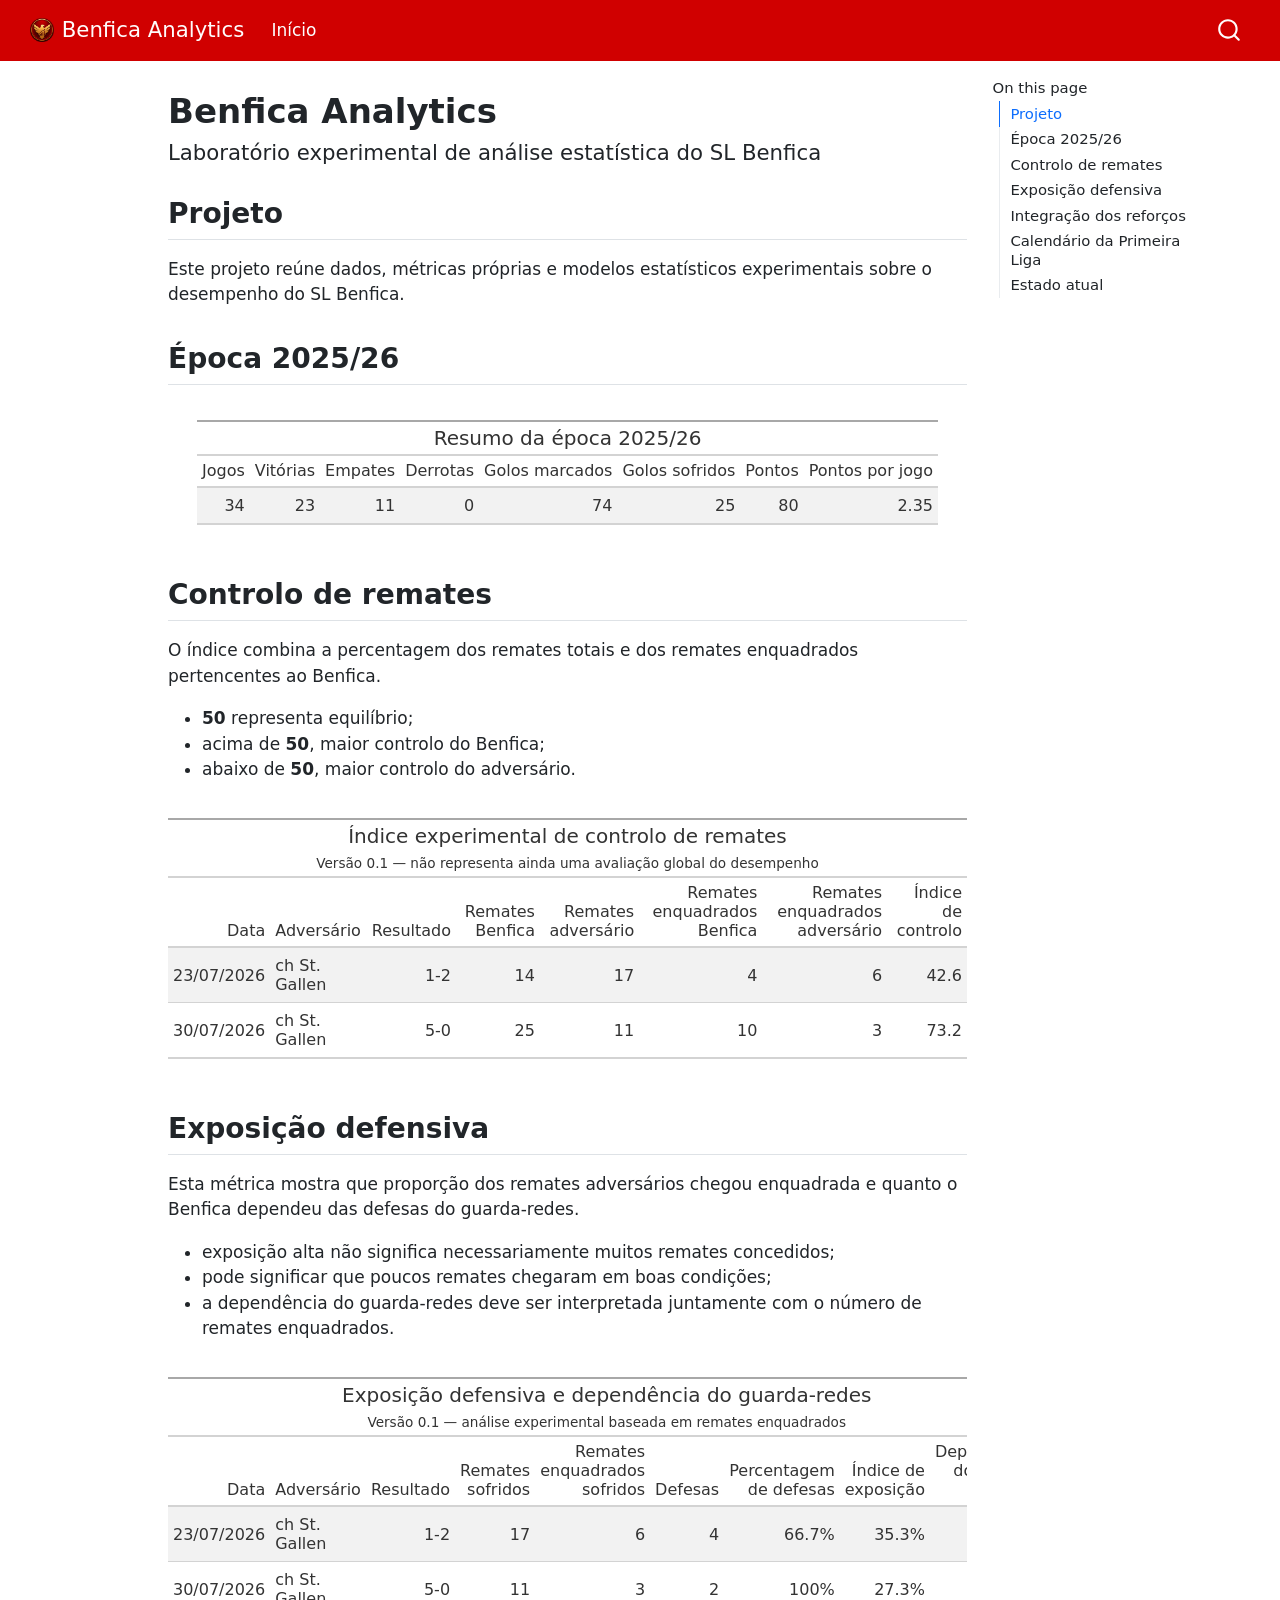
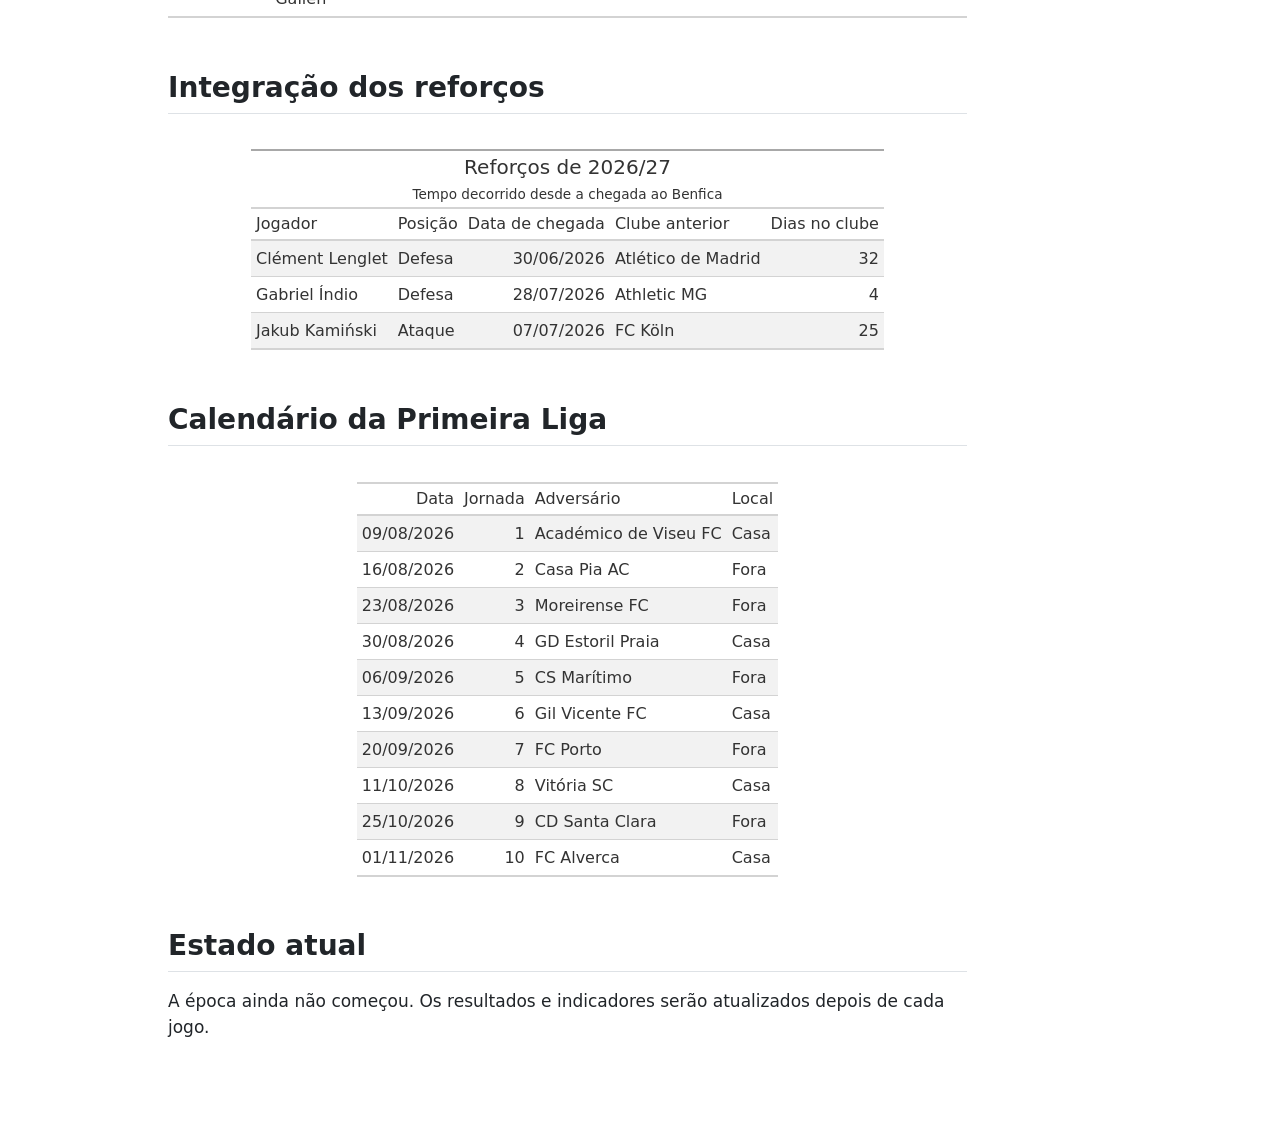
==== commit 5312cd92: "Add goalkeeping data and defensive exposure metrics" ====
--- a/docs/index.html
+++ b/docs/index.html
@@ -114,6 +114,7 @@
   <li><a href="#projeto" id="toc-projeto" class="nav-link active" data-scroll-target="#projeto">Projeto</a></li>
   <li><a href="#época-202526" id="toc-época-202526" class="nav-link" data-scroll-target="#época-202526">Época 2025/26</a></li>
   <li><a href="#controlo-de-remates" id="toc-controlo-de-remates" class="nav-link" data-scroll-target="#controlo-de-remates">Controlo de remates</a></li>
+  <li><a href="#exposição-defensiva" id="toc-exposição-defensiva" class="nav-link" data-scroll-target="#exposição-defensiva">Exposição defensiva</a></li>
   <li><a href="#integração-dos-reforços" id="toc-integração-dos-reforços" class="nav-link" data-scroll-target="#integração-dos-reforços">Integração dos reforços</a></li>
   <li><a href="#calendário-da-primeira-liga" id="toc-calendário-da-primeira-liga" class="nav-link" data-scroll-target="#calendário-da-primeira-liga">Calendário da Primeira Liga</a></li>
   <li><a href="#estado-atual" id="toc-estado-atual" class="nav-link" data-scroll-target="#estado-atual">Estado atual</a></li>
@@ -151,23 +152,23 @@
 <h2 class="anchored" data-anchor-id="época-202526">Época 2025/26</h2>
 <div class="cell">
 <div class="cell-output-display">
-<div id="mskeocxqhm" style="padding-left:0px;padding-right:0px;padding-top:10px;padding-bottom:10px;overflow-x:auto;overflow-y:auto;width:auto;height:auto;">
-<style>#mskeocxqhm table {
+<div id="wkggsctdta" style="padding-left:0px;padding-right:0px;padding-top:10px;padding-bottom:10px;overflow-x:auto;overflow-y:auto;width:auto;height:auto;">
+<style>#wkggsctdta table {
   font-family: system-ui, 'Segoe UI', Roboto, Helvetica, Arial, sans-serif, 'Apple Color Emoji', 'Segoe UI Emoji', 'Segoe UI Symbol', 'Noto Color Emoji';
   -webkit-font-smoothing: antialiased;
   -moz-osx-font-smoothing: grayscale;
 }
 
-#mskeocxqhm thead, #mskeocxqhm tbody, #mskeocxqhm tfoot, #mskeocxqhm tr, #mskeocxqhm td, #mskeocxqhm th {
+#wkggsctdta thead, #wkggsctdta tbody, #wkggsctdta tfoot, #wkggsctdta tr, #wkggsctdta td, #wkggsctdta th {
   border-style: none;
 }
 
-#mskeocxqhm p {
+#wkggsctdta p {
   margin: 0;
   padding: 0;
 }
 
-#mskeocxqhm .gt_table {
+#wkggsctdta .gt_table {
   display: table;
   border-collapse: collapse;
   line-height: normal;
@@ -193,12 +194,12 @@
   border-left-color: #D3D3D3;
 }
 
-#mskeocxqhm .gt_caption {
+#wkggsctdta .gt_caption {
   padding-top: 4px;
   padding-bottom: 4px;
 }
 
-#mskeocxqhm .gt_title {
+#wkggsctdta .gt_title {
   color: #333333;
   font-size: 125%;
   font-weight: initial;
@@ -210,7 +211,7 @@
   border-bottom-width: 0;
 }
 
-#mskeocxqhm .gt_subtitle {
+#wkggsctdta .gt_subtitle {
   color: #333333;
   font-size: 85%;
   font-weight: initial;
@@ -222,7 +223,7 @@
   border-top-width: 0;
 }
 
-#mskeocxqhm .gt_heading {
+#wkggsctdta .gt_heading {
   background-color: #FFFFFF;
   text-align: center;
   border-bottom-color: #FFFFFF;
@@ -234,13 +235,13 @@
   border-right-color: #D3D3D3;
 }
 
-#mskeocxqhm .gt_bottom_border {
-  border-bottom-style: solid;
-  border-bottom-width: 2px;
-  border-bottom-color: #D3D3D3;
-}
-
-#mskeocxqhm .gt_col_headings {
+#wkggsctdta .gt_bottom_border {
+  border-bottom-style: solid;
+  border-bottom-width: 2px;
+  border-bottom-color: #D3D3D3;
+}
+
+#wkggsctdta .gt_col_headings {
   border-top-style: solid;
   border-top-width: 2px;
   border-top-color: #D3D3D3;
@@ -255,7 +256,7 @@
   border-right-color: #D3D3D3;
 }
 
-#mskeocxqhm .gt_col_heading {
+#wkggsctdta .gt_col_heading {
   color: #333333;
   background-color: #FFFFFF;
   font-size: 100%;
@@ -275,7 +276,7 @@
   overflow-x: hidden;
 }
 
-#mskeocxqhm .gt_column_spanner_outer {
+#wkggsctdta .gt_column_spanner_outer {
   color: #333333;
   background-color: #FFFFFF;
   font-size: 100%;
@@ -287,15 +288,15 @@
   padding-right: 4px;
 }
 
-#mskeocxqhm .gt_column_spanner_outer:first-child {
+#wkggsctdta .gt_column_spanner_outer:first-child {
   padding-left: 0;
 }
 
-#mskeocxqhm .gt_column_spanner_outer:last-child {
+#wkggsctdta .gt_column_spanner_outer:last-child {
   padding-right: 0;
 }
 
-#mskeocxqhm .gt_column_spanner {
+#wkggsctdta .gt_column_spanner {
   border-bottom-style: solid;
   border-bottom-width: 2px;
   border-bottom-color: #D3D3D3;
@@ -307,11 +308,11 @@
   width: 100%;
 }
 
-#mskeocxqhm .gt_spanner_row {
+#wkggsctdta .gt_spanner_row {
   border-bottom-style: hidden;
 }
 
-#mskeocxqhm .gt_group_heading {
+#wkggsctdta .gt_group_heading {
   padding-top: 8px;
   padding-bottom: 8px;
   padding-left: 5px;
@@ -337,7 +338,7 @@
   text-align: left;
 }
 
-#mskeocxqhm .gt_empty_group_heading {
+#wkggsctdta .gt_empty_group_heading {
   padding: 0.5px;
   color: #333333;
   background-color: #FFFFFF;
@@ -352,15 +353,15 @@
   vertical-align: middle;
 }
 
-#mskeocxqhm .gt_from_md > :first-child {
+#wkggsctdta .gt_from_md > :first-child {
   margin-top: 0;
 }
 
-#mskeocxqhm .gt_from_md > :last-child {
+#wkggsctdta .gt_from_md > :last-child {
   margin-bottom: 0;
 }
 
-#mskeocxqhm .gt_row {
+#wkggsctdta .gt_row {
   padding-top: 8px;
   padding-bottom: 8px;
   padding-left: 5px;
@@ -379,7 +380,7 @@
   overflow-x: hidden;
 }
 
-#mskeocxqhm .gt_stub {
+#wkggsctdta .gt_stub {
   color: #333333;
   background-color: #FFFFFF;
   font-size: 100%;
@@ -392,7 +393,7 @@
   padding-right: 5px;
 }
 
-#mskeocxqhm .gt_stub_row_group {
+#wkggsctdta .gt_stub_row_group {
   color: #333333;
   background-color: #FFFFFF;
   font-size: 100%;
@@ -406,54 +407,54 @@
   vertical-align: top;
 }
 
-#mskeocxqhm .gt_row_group_first td {
-  border-top-width: 2px;
-}
-
-#mskeocxqhm .gt_row_group_first th {
-  border-top-width: 2px;
-}
-
-#mskeocxqhm .gt_summary_row {
-  color: #333333;
-  background-color: #FFFFFF;
-  text-transform: inherit;
-  padding-top: 8px;
-  padding-bottom: 8px;
-  padding-left: 5px;
-  padding-right: 5px;
-}
-
-#mskeocxqhm .gt_first_summary_row {
-  border-top-style: solid;
-  border-top-color: #D3D3D3;
-}
-
-#mskeocxqhm .gt_first_summary_row.thick {
-  border-top-width: 2px;
-}
-
-#mskeocxqhm .gt_last_summary_row {
-  padding-top: 8px;
-  padding-bottom: 8px;
-  padding-left: 5px;
-  padding-right: 5px;
-  border-bottom-style: solid;
-  border-bottom-width: 2px;
-  border-bottom-color: #D3D3D3;
-}
-
-#mskeocxqhm .gt_grand_summary_row {
-  color: #333333;
-  background-color: #FFFFFF;
-  text-transform: inherit;
-  padding-top: 8px;
-  padding-bottom: 8px;
-  padding-left: 5px;
-  padding-right: 5px;
-}
-
-#mskeocxqhm .gt_first_grand_summary_row {
+#wkggsctdta .gt_row_group_first td {
+  border-top-width: 2px;
+}
+
+#wkggsctdta .gt_row_group_first th {
+  border-top-width: 2px;
+}
+
+#wkggsctdta .gt_summary_row {
+  color: #333333;
+  background-color: #FFFFFF;
+  text-transform: inherit;
+  padding-top: 8px;
+  padding-bottom: 8px;
+  padding-left: 5px;
+  padding-right: 5px;
+}
+
+#wkggsctdta .gt_first_summary_row {
+  border-top-style: solid;
+  border-top-color: #D3D3D3;
+}
+
+#wkggsctdta .gt_first_summary_row.thick {
+  border-top-width: 2px;
+}
+
+#wkggsctdta .gt_last_summary_row {
+  padding-top: 8px;
+  padding-bottom: 8px;
+  padding-left: 5px;
+  padding-right: 5px;
+  border-bottom-style: solid;
+  border-bottom-width: 2px;
+  border-bottom-color: #D3D3D3;
+}
+
+#wkggsctdta .gt_grand_summary_row {
+  color: #333333;
+  background-color: #FFFFFF;
+  text-transform: inherit;
+  padding-top: 8px;
+  padding-bottom: 8px;
+  padding-left: 5px;
+  padding-right: 5px;
+}
+
+#wkggsctdta .gt_first_grand_summary_row {
   padding-top: 8px;
   padding-bottom: 8px;
   padding-left: 5px;
@@ -463,7 +464,7 @@
   border-top-color: #D3D3D3;
 }
 
-#mskeocxqhm .gt_last_grand_summary_row_top {
+#wkggsctdta .gt_last_grand_summary_row_top {
   padding-top: 8px;
   padding-bottom: 8px;
   padding-left: 5px;
@@ -473,20 +474,20 @@
   border-bottom-color: #D3D3D3;
 }
 
-#mskeocxqhm .gt_striped {
+#wkggsctdta .gt_striped {
   background-color: rgba(128, 128, 128, 0.05);
 }
 
-#mskeocxqhm .gt_table_body {
-  border-top-style: solid;
-  border-top-width: 2px;
-  border-top-color: #D3D3D3;
-  border-bottom-style: solid;
-  border-bottom-width: 2px;
-  border-bottom-color: #D3D3D3;
-}
-
-#mskeocxqhm .gt_footnotes {
+#wkggsctdta .gt_table_body {
+  border-top-style: solid;
+  border-top-width: 2px;
+  border-top-color: #D3D3D3;
+  border-bottom-style: solid;
+  border-bottom-width: 2px;
+  border-bottom-color: #D3D3D3;
+}
+
+#wkggsctdta .gt_footnotes {
   color: #333333;
   background-color: #FFFFFF;
   border-bottom-style: none;
@@ -500,7 +501,7 @@
   border-right-color: #D3D3D3;
 }
 
-#mskeocxqhm .gt_footnote {
+#wkggsctdta .gt_footnote {
   margin: 0px;
   font-size: 90%;
   padding-top: 4px;
@@ -509,7 +510,7 @@
   padding-right: 5px;
 }
 
-#mskeocxqhm .gt_sourcenotes {
+#wkggsctdta .gt_sourcenotes {
   color: #333333;
   background-color: #FFFFFF;
   border-bottom-style: none;
@@ -523,7 +524,7 @@
   border-right-color: #D3D3D3;
 }
 
-#mskeocxqhm .gt_sourcenote {
+#wkggsctdta .gt_sourcenote {
   font-size: 90%;
   padding-top: 4px;
   padding-bottom: 4px;
@@ -531,72 +532,72 @@
   padding-right: 5px;
 }
 
-#mskeocxqhm .gt_left {
+#wkggsctdta .gt_left {
   text-align: left;
 }
 
-#mskeocxqhm .gt_center {
+#wkggsctdta .gt_center {
   text-align: center;
 }
 
-#mskeocxqhm .gt_right {
+#wkggsctdta .gt_right {
   text-align: right;
   font-variant-numeric: tabular-nums;
 }
 
-#mskeocxqhm .gt_font_normal {
+#wkggsctdta .gt_font_normal {
   font-weight: normal;
 }
 
-#mskeocxqhm .gt_font_bold {
+#wkggsctdta .gt_font_bold {
   font-weight: bold;
 }
 
-#mskeocxqhm .gt_font_italic {
+#wkggsctdta .gt_font_italic {
   font-style: italic;
 }
 
-#mskeocxqhm .gt_super {
+#wkggsctdta .gt_super {
   font-size: 65%;
 }
 
-#mskeocxqhm .gt_footnote_marks {
+#wkggsctdta .gt_footnote_marks {
   font-size: 75%;
   vertical-align: 0.4em;
   position: initial;
 }
 
-#mskeocxqhm .gt_asterisk {
+#wkggsctdta .gt_asterisk {
   font-size: 100%;
   vertical-align: 0;
 }
 
-#mskeocxqhm .gt_indent_1 {
+#wkggsctdta .gt_indent_1 {
   text-indent: 5px;
 }
 
-#mskeocxqhm .gt_indent_2 {
+#wkggsctdta .gt_indent_2 {
   text-indent: 10px;
 }
 
-#mskeocxqhm .gt_indent_3 {
+#wkggsctdta .gt_indent_3 {
   text-indent: 15px;
 }
 
-#mskeocxqhm .gt_indent_4 {
+#wkggsctdta .gt_indent_4 {
   text-indent: 20px;
 }
 
-#mskeocxqhm .gt_indent_5 {
+#wkggsctdta .gt_indent_5 {
   text-indent: 25px;
 }
 
-#mskeocxqhm .katex-display {
+#wkggsctdta .katex-display {
   display: inline-flex !important;
   margin-bottom: 0.75em !important;
 }
 
-#mskeocxqhm div.Reactable > div.rt-table > div.rt-thead > div.rt-tr.rt-tr-group-header > div.rt-th-group:after {
+#wkggsctdta div.Reactable > div.rt-table > div.rt-thead > div.rt-tr.rt-tr-group-header > div.rt-th-group:after {
   height: 0px !important;
 }
 </style>
@@ -645,23 +646,23 @@
 </ul>
 <div class="cell">
 <div class="cell-output-display">
-<div id="gtasymxzge" style="padding-left:0px;padding-right:0px;padding-top:10px;padding-bottom:10px;overflow-x:auto;overflow-y:auto;width:auto;height:auto;">
-<style>#gtasymxzge table {
+<div id="vddgmpjdmn" style="padding-left:0px;padding-right:0px;padding-top:10px;padding-bottom:10px;overflow-x:auto;overflow-y:auto;width:auto;height:auto;">
+<style>#vddgmpjdmn table {
   font-family: system-ui, 'Segoe UI', Roboto, Helvetica, Arial, sans-serif, 'Apple Color Emoji', 'Segoe UI Emoji', 'Segoe UI Symbol', 'Noto Color Emoji';
   -webkit-font-smoothing: antialiased;
   -moz-osx-font-smoothing: grayscale;
 }
 
-#gtasymxzge thead, #gtasymxzge tbody, #gtasymxzge tfoot, #gtasymxzge tr, #gtasymxzge td, #gtasymxzge th {
+#vddgmpjdmn thead, #vddgmpjdmn tbody, #vddgmpjdmn tfoot, #vddgmpjdmn tr, #vddgmpjdmn td, #vddgmpjdmn th {
   border-style: none;
 }
 
-#gtasymxzge p {
+#vddgmpjdmn p {
   margin: 0;
   padding: 0;
 }
 
-#gtasymxzge .gt_table {
+#vddgmpjdmn .gt_table {
   display: table;
   border-collapse: collapse;
   line-height: normal;
@@ -687,12 +688,12 @@
   border-left-color: #D3D3D3;
 }
 
-#gtasymxzge .gt_caption {
+#vddgmpjdmn .gt_caption {
   padding-top: 4px;
   padding-bottom: 4px;
 }
 
-#gtasymxzge .gt_title {
+#vddgmpjdmn .gt_title {
   color: #333333;
   font-size: 125%;
   font-weight: initial;
@@ -704,7 +705,7 @@
   border-bottom-width: 0;
 }
 
-#gtasymxzge .gt_subtitle {
+#vddgmpjdmn .gt_subtitle {
   color: #333333;
   font-size: 85%;
   font-weight: initial;
@@ -716,7 +717,7 @@
   border-top-width: 0;
 }
 
-#gtasymxzge .gt_heading {
+#vddgmpjdmn .gt_heading {
   background-color: #FFFFFF;
   text-align: center;
   border-bottom-color: #FFFFFF;
@@ -728,13 +729,13 @@
   border-right-color: #D3D3D3;
 }
 
-#gtasymxzge .gt_bottom_border {
-  border-bottom-style: solid;
-  border-bottom-width: 2px;
-  border-bottom-color: #D3D3D3;
-}
-
-#gtasymxzge .gt_col_headings {
+#vddgmpjdmn .gt_bottom_border {
+  border-bottom-style: solid;
+  border-bottom-width: 2px;
+  border-bottom-color: #D3D3D3;
+}
+
+#vddgmpjdmn .gt_col_headings {
   border-top-style: solid;
   border-top-width: 2px;
   border-top-color: #D3D3D3;
@@ -749,7 +750,7 @@
   border-right-color: #D3D3D3;
 }
 
-#gtasymxzge .gt_col_heading {
+#vddgmpjdmn .gt_col_heading {
   color: #333333;
   background-color: #FFFFFF;
   font-size: 100%;
@@ -769,7 +770,7 @@
   overflow-x: hidden;
 }
 
-#gtasymxzge .gt_column_spanner_outer {
+#vddgmpjdmn .gt_column_spanner_outer {
   color: #333333;
   background-color: #FFFFFF;
   font-size: 100%;
@@ -781,15 +782,15 @@
   padding-right: 4px;
 }
 
-#gtasymxzge .gt_column_spanner_outer:first-child {
+#vddgmpjdmn .gt_column_spanner_outer:first-child {
   padding-left: 0;
 }
 
-#gtasymxzge .gt_column_spanner_outer:last-child {
+#vddgmpjdmn .gt_column_spanner_outer:last-child {
   padding-right: 0;
 }
 
-#gtasymxzge .gt_column_spanner {
+#vddgmpjdmn .gt_column_spanner {
   border-bottom-style: solid;
   border-bottom-width: 2px;
   border-bottom-color: #D3D3D3;
@@ -801,11 +802,11 @@
   width: 100%;
 }
 
-#gtasymxzge .gt_spanner_row {
+#vddgmpjdmn .gt_spanner_row {
   border-bottom-style: hidden;
 }
 
-#gtasymxzge .gt_group_heading {
+#vddgmpjdmn .gt_group_heading {
   padding-top: 8px;
   padding-bottom: 8px;
   padding-left: 5px;
@@ -831,7 +832,7 @@
   text-align: left;
 }
 
-#gtasymxzge .gt_empty_group_heading {
+#vddgmpjdmn .gt_empty_group_heading {
   padding: 0.5px;
   color: #333333;
   background-color: #FFFFFF;
@@ -846,15 +847,15 @@
   vertical-align: middle;
 }
 
-#gtasymxzge .gt_from_md > :first-child {
+#vddgmpjdmn .gt_from_md > :first-child {
   margin-top: 0;
 }
 
-#gtasymxzge .gt_from_md > :last-child {
+#vddgmpjdmn .gt_from_md > :last-child {
   margin-bottom: 0;
 }
 
-#gtasymxzge .gt_row {
+#vddgmpjdmn .gt_row {
   padding-top: 8px;
   padding-bottom: 8px;
   padding-left: 5px;
@@ -873,7 +874,7 @@
   overflow-x: hidden;
 }
 
-#gtasymxzge .gt_stub {
+#vddgmpjdmn .gt_stub {
   color: #333333;
   background-color: #FFFFFF;
   font-size: 100%;
@@ -886,7 +887,7 @@
   padding-right: 5px;
 }
 
-#gtasymxzge .gt_stub_row_group {
+#vddgmpjdmn .gt_stub_row_group {
   color: #333333;
   background-color: #FFFFFF;
   font-size: 100%;
@@ -900,54 +901,54 @@
   vertical-align: top;
 }
 
-#gtasymxzge .gt_row_group_first td {
-  border-top-width: 2px;
-}
-
-#gtasymxzge .gt_row_group_first th {
-  border-top-width: 2px;
-}
-
-#gtasymxzge .gt_summary_row {
-  color: #333333;
-  background-color: #FFFFFF;
-  text-transform: inherit;
-  padding-top: 8px;
-  padding-bottom: 8px;
-  padding-left: 5px;
-  padding-right: 5px;
-}
-
-#gtasymxzge .gt_first_summary_row {
-  border-top-style: solid;
-  border-top-color: #D3D3D3;
-}
-
-#gtasymxzge .gt_first_summary_row.thick {
-  border-top-width: 2px;
-}
-
-#gtasymxzge .gt_last_summary_row {
-  padding-top: 8px;
-  padding-bottom: 8px;
-  padding-left: 5px;
-  padding-right: 5px;
-  border-bottom-style: solid;
-  border-bottom-width: 2px;
-  border-bottom-color: #D3D3D3;
-}
-
-#gtasymxzge .gt_grand_summary_row {
-  color: #333333;
-  background-color: #FFFFFF;
-  text-transform: inherit;
-  padding-top: 8px;
-  padding-bottom: 8px;
-  padding-left: 5px;
-  padding-right: 5px;
-}
-
-#gtasymxzge .gt_first_grand_summary_row {
+#vddgmpjdmn .gt_row_group_first td {
+  border-top-width: 2px;
+}
+
+#vddgmpjdmn .gt_row_group_first th {
+  border-top-width: 2px;
+}
+
+#vddgmpjdmn .gt_summary_row {
+  color: #333333;
+  background-color: #FFFFFF;
+  text-transform: inherit;
+  padding-top: 8px;
+  padding-bottom: 8px;
+  padding-left: 5px;
+  padding-right: 5px;
+}
+
+#vddgmpjdmn .gt_first_summary_row {
+  border-top-style: solid;
+  border-top-color: #D3D3D3;
+}
+
+#vddgmpjdmn .gt_first_summary_row.thick {
+  border-top-width: 2px;
+}
+
+#vddgmpjdmn .gt_last_summary_row {
+  padding-top: 8px;
+  padding-bottom: 8px;
+  padding-left: 5px;
+  padding-right: 5px;
+  border-bottom-style: solid;
+  border-bottom-width: 2px;
+  border-bottom-color: #D3D3D3;
+}
+
+#vddgmpjdmn .gt_grand_summary_row {
+  color: #333333;
+  background-color: #FFFFFF;
+  text-transform: inherit;
+  padding-top: 8px;
+  padding-bottom: 8px;
+  padding-left: 5px;
+  padding-right: 5px;
+}
+
+#vddgmpjdmn .gt_first_grand_summary_row {
   padding-top: 8px;
   padding-bottom: 8px;
   padding-left: 5px;
@@ -957,7 +958,7 @@
   border-top-color: #D3D3D3;
 }
 
-#gtasymxzge .gt_last_grand_summary_row_top {
+#vddgmpjdmn .gt_last_grand_summary_row_top {
   padding-top: 8px;
   padding-bottom: 8px;
   padding-left: 5px;
@@ -967,20 +968,20 @@
   border-bottom-color: #D3D3D3;
 }
 
-#gtasymxzge .gt_striped {
+#vddgmpjdmn .gt_striped {
   background-color: rgba(128, 128, 128, 0.05);
 }
 
-#gtasymxzge .gt_table_body {
-  border-top-style: solid;
-  border-top-width: 2px;
-  border-top-color: #D3D3D3;
-  border-bottom-style: solid;
-  border-bottom-width: 2px;
-  border-bottom-color: #D3D3D3;
-}
-
-#gtasymxzge .gt_footnotes {
+#vddgmpjdmn .gt_table_body {
+  border-top-style: solid;
+  border-top-width: 2px;
+  border-top-color: #D3D3D3;
+  border-bottom-style: solid;
+  border-bottom-width: 2px;
+  border-bottom-color: #D3D3D3;
+}
+
+#vddgmpjdmn .gt_footnotes {
   color: #333333;
   background-color: #FFFFFF;
   border-bottom-style: none;
@@ -994,7 +995,7 @@
   border-right-color: #D3D3D3;
 }
 
-#gtasymxzge .gt_footnote {
+#vddgmpjdmn .gt_footnote {
   margin: 0px;
   font-size: 90%;
   padding-top: 4px;
@@ -1003,7 +1004,7 @@
   padding-right: 5px;
 }
 
-#gtasymxzge .gt_sourcenotes {
+#vddgmpjdmn .gt_sourcenotes {
   color: #333333;
   background-color: #FFFFFF;
   border-bottom-style: none;
@@ -1017,7 +1018,7 @@
   border-right-color: #D3D3D3;
 }
 
-#gtasymxzge .gt_sourcenote {
+#vddgmpjdmn .gt_sourcenote {
   font-size: 90%;
   padding-top: 4px;
   padding-bottom: 4px;
@@ -1025,72 +1026,72 @@
   padding-right: 5px;
 }
 
-#gtasymxzge .gt_left {
+#vddgmpjdmn .gt_left {
   text-align: left;
 }
 
-#gtasymxzge .gt_center {
+#vddgmpjdmn .gt_center {
   text-align: center;
 }
 
-#gtasymxzge .gt_right {
+#vddgmpjdmn .gt_right {
   text-align: right;
   font-variant-numeric: tabular-nums;
 }
 
-#gtasymxzge .gt_font_normal {
+#vddgmpjdmn .gt_font_normal {
   font-weight: normal;
 }
 
-#gtasymxzge .gt_font_bold {
+#vddgmpjdmn .gt_font_bold {
   font-weight: bold;
 }
 
-#gtasymxzge .gt_font_italic {
+#vddgmpjdmn .gt_font_italic {
   font-style: italic;
 }
 
-#gtasymxzge .gt_super {
+#vddgmpjdmn .gt_super {
   font-size: 65%;
 }
 
-#gtasymxzge .gt_footnote_marks {
+#vddgmpjdmn .gt_footnote_marks {
   font-size: 75%;
   vertical-align: 0.4em;
   position: initial;
 }
 
-#gtasymxzge .gt_asterisk {
+#vddgmpjdmn .gt_asterisk {
   font-size: 100%;
   vertical-align: 0;
 }
 
-#gtasymxzge .gt_indent_1 {
+#vddgmpjdmn .gt_indent_1 {
   text-indent: 5px;
 }
 
-#gtasymxzge .gt_indent_2 {
+#vddgmpjdmn .gt_indent_2 {
   text-indent: 10px;
 }
 
-#gtasymxzge .gt_indent_3 {
+#vddgmpjdmn .gt_indent_3 {
   text-indent: 15px;
 }
 
-#gtasymxzge .gt_indent_4 {
+#vddgmpjdmn .gt_indent_4 {
   text-indent: 20px;
 }
 
-#gtasymxzge .gt_indent_5 {
+#vddgmpjdmn .gt_indent_5 {
   text-indent: 25px;
 }
 
-#gtasymxzge .katex-display {
+#vddgmpjdmn .katex-display {
   display: inline-flex !important;
   margin-bottom: 0.75em !important;
 }
 
-#gtasymxzge div.Reactable > div.rt-table > div.rt-thead > div.rt-tr.rt-tr-group-header > div.rt-th-group:after {
+#vddgmpjdmn div.Reactable > div.rt-table > div.rt-thead > div.rt-tr.rt-tr-group-header > div.rt-th-group:after {
   height: 0px !important;
 }
 </style>
@@ -1142,27 +1143,33 @@
 </div>
 </div>
 </section>
-<section id="integração-dos-reforços" class="level2">
-<h2 class="anchored" data-anchor-id="integração-dos-reforços">Integração dos reforços</h2>
+<section id="exposição-defensiva" class="level2">
+<h2 class="anchored" data-anchor-id="exposição-defensiva">Exposição defensiva</h2>
+<p>Esta métrica mostra que proporção dos remates adversários chegou enquadrada e quanto o Benfica dependeu das defesas do guarda-redes.</p>
+<ul>
+<li>exposição alta não significa necessariamente muitos remates concedidos;</li>
+<li>pode significar que poucos remates chegaram em boas condições;</li>
+<li>a dependência do guarda-redes deve ser interpretada juntamente com o número de remates enquadrados.</li>
+</ul>
 <div class="cell">
 <div class="cell-output-display">
-<div id="lbbrpoptla" style="padding-left:0px;padding-right:0px;padding-top:10px;padding-bottom:10px;overflow-x:auto;overflow-y:auto;width:auto;height:auto;">
-<style>#lbbrpoptla table {
+<div id="bpmnqzlpxp" style="padding-left:0px;padding-right:0px;padding-top:10px;padding-bottom:10px;overflow-x:auto;overflow-y:auto;width:auto;height:auto;">
+<style>#bpmnqzlpxp table {
   font-family: system-ui, 'Segoe UI', Roboto, Helvetica, Arial, sans-serif, 'Apple Color Emoji', 'Segoe UI Emoji', 'Segoe UI Symbol', 'Noto Color Emoji';
   -webkit-font-smoothing: antialiased;
   -moz-osx-font-smoothing: grayscale;
 }
 
-#lbbrpoptla thead, #lbbrpoptla tbody, #lbbrpoptla tfoot, #lbbrpoptla tr, #lbbrpoptla td, #lbbrpoptla th {
+#bpmnqzlpxp thead, #bpmnqzlpxp tbody, #bpmnqzlpxp tfoot, #bpmnqzlpxp tr, #bpmnqzlpxp td, #bpmnqzlpxp th {
   border-style: none;
 }
 
-#lbbrpoptla p {
+#bpmnqzlpxp p {
   margin: 0;
   padding: 0;
 }
 
-#lbbrpoptla .gt_table {
+#bpmnqzlpxp .gt_table {
   display: table;
   border-collapse: collapse;
   line-height: normal;
@@ -1188,12 +1195,12 @@
   border-left-color: #D3D3D3;
 }
 
-#lbbrpoptla .gt_caption {
+#bpmnqzlpxp .gt_caption {
   padding-top: 4px;
   padding-bottom: 4px;
 }
 
-#lbbrpoptla .gt_title {
+#bpmnqzlpxp .gt_title {
   color: #333333;
   font-size: 125%;
   font-weight: initial;
@@ -1205,7 +1212,7 @@
   border-bottom-width: 0;
 }
 
-#lbbrpoptla .gt_subtitle {
+#bpmnqzlpxp .gt_subtitle {
   color: #333333;
   font-size: 85%;
   font-weight: initial;
@@ -1217,7 +1224,7 @@
   border-top-width: 0;
 }
 
-#lbbrpoptla .gt_heading {
+#bpmnqzlpxp .gt_heading {
   background-color: #FFFFFF;
   text-align: center;
   border-bottom-color: #FFFFFF;
@@ -1229,13 +1236,13 @@
   border-right-color: #D3D3D3;
 }
 
-#lbbrpoptla .gt_bottom_border {
-  border-bottom-style: solid;
-  border-bottom-width: 2px;
-  border-bottom-color: #D3D3D3;
-}
-
-#lbbrpoptla .gt_col_headings {
+#bpmnqzlpxp .gt_bottom_border {
+  border-bottom-style: solid;
+  border-bottom-width: 2px;
+  border-bottom-color: #D3D3D3;
+}
+
+#bpmnqzlpxp .gt_col_headings {
   border-top-style: solid;
   border-top-width: 2px;
   border-top-color: #D3D3D3;
@@ -1250,7 +1257,7 @@
   border-right-color: #D3D3D3;
 }
 
-#lbbrpoptla .gt_col_heading {
+#bpmnqzlpxp .gt_col_heading {
   color: #333333;
   background-color: #FFFFFF;
   font-size: 100%;
@@ -1270,7 +1277,7 @@
   overflow-x: hidden;
 }
 
-#lbbrpoptla .gt_column_spanner_outer {
+#bpmnqzlpxp .gt_column_spanner_outer {
   color: #333333;
   background-color: #FFFFFF;
   font-size: 100%;
@@ -1282,15 +1289,15 @@
   padding-right: 4px;
 }
 
-#lbbrpoptla .gt_column_spanner_outer:first-child {
+#bpmnqzlpxp .gt_column_spanner_outer:first-child {
   padding-left: 0;
 }
 
-#lbbrpoptla .gt_column_spanner_outer:last-child {
+#bpmnqzlpxp .gt_column_spanner_outer:last-child {
   padding-right: 0;
 }
 
-#lbbrpoptla .gt_column_spanner {
+#bpmnqzlpxp .gt_column_spanner {
   border-bottom-style: solid;
   border-bottom-width: 2px;
   border-bottom-color: #D3D3D3;
@@ -1302,11 +1309,11 @@
   width: 100%;
 }
 
-#lbbrpoptla .gt_spanner_row {
+#bpmnqzlpxp .gt_spanner_row {
   border-bottom-style: hidden;
 }
 
-#lbbrpoptla .gt_group_heading {
+#bpmnqzlpxp .gt_group_heading {
   padding-top: 8px;
   padding-bottom: 8px;
   padding-left: 5px;
@@ -1332,7 +1339,7 @@
   text-align: left;
 }
 
-#lbbrpoptla .gt_empty_group_heading {
+#bpmnqzlpxp .gt_empty_group_heading {
   padding: 0.5px;
   color: #333333;
   background-color: #FFFFFF;
@@ -1347,15 +1354,15 @@
   vertical-align: middle;
 }
 
-#lbbrpoptla .gt_from_md > :first-child {
+#bpmnqzlpxp .gt_from_md > :first-child {
   margin-top: 0;
 }
 
-#lbbrpoptla .gt_from_md > :last-child {
+#bpmnqzlpxp .gt_from_md > :last-child {
   margin-bottom: 0;
 }
 
-#lbbrpoptla .gt_row {
+#bpmnqzlpxp .gt_row {
   padding-top: 8px;
   padding-bottom: 8px;
   padding-left: 5px;
@@ -1374,7 +1381,7 @@
   overflow-x: hidden;
 }
 
-#lbbrpoptla .gt_stub {
+#bpmnqzlpxp .gt_stub {
   color: #333333;
   background-color: #FFFFFF;
   font-size: 100%;
@@ -1387,7 +1394,7 @@
   padding-right: 5px;
 }
 
-#lbbrpoptla .gt_stub_row_group {
+#bpmnqzlpxp .gt_stub_row_group {
   color: #333333;
   background-color: #FFFFFF;
   font-size: 100%;
@@ -1401,54 +1408,54 @@
   vertical-align: top;
 }
 
-#lbbrpoptla .gt_row_group_first td {
-  border-top-width: 2px;
-}
-
-#lbbrpoptla .gt_row_group_first th {
-  border-top-width: 2px;
-}
-
-#lbbrpoptla .gt_summary_row {
-  color: #333333;
-  background-color: #FFFFFF;
-  text-transform: inherit;
-  padding-top: 8px;
-  padding-bottom: 8px;
-  padding-left: 5px;
-  padding-right: 5px;
-}
-
-#lbbrpoptla .gt_first_summary_row {
-  border-top-style: solid;
-  border-top-color: #D3D3D3;
-}
-
-#lbbrpoptla .gt_first_summary_row.thick {
-  border-top-width: 2px;
-}
-
-#lbbrpoptla .gt_last_summary_row {
-  padding-top: 8px;
-  padding-bottom: 8px;
-  padding-left: 5px;
-  padding-right: 5px;
-  border-bottom-style: solid;
-  border-bottom-width: 2px;
-  border-bottom-color: #D3D3D3;
-}
-
-#lbbrpoptla .gt_grand_summary_row {
-  color: #333333;
-  background-color: #FFFFFF;
-  text-transform: inherit;
-  padding-top: 8px;
-  padding-bottom: 8px;
-  padding-left: 5px;
-  padding-right: 5px;
-}
-
-#lbbrpoptla .gt_first_grand_summary_row {
+#bpmnqzlpxp .gt_row_group_first td {
+  border-top-width: 2px;
+}
+
+#bpmnqzlpxp .gt_row_group_first th {
+  border-top-width: 2px;
+}
+
+#bpmnqzlpxp .gt_summary_row {
+  color: #333333;
+  background-color: #FFFFFF;
+  text-transform: inherit;
+  padding-top: 8px;
+  padding-bottom: 8px;
+  padding-left: 5px;
+  padding-right: 5px;
+}
+
+#bpmnqzlpxp .gt_first_summary_row {
+  border-top-style: solid;
+  border-top-color: #D3D3D3;
+}
+
+#bpmnqzlpxp .gt_first_summary_row.thick {
+  border-top-width: 2px;
+}
+
+#bpmnqzlpxp .gt_last_summary_row {
+  padding-top: 8px;
+  padding-bottom: 8px;
+  padding-left: 5px;
+  padding-right: 5px;
+  border-bottom-style: solid;
+  border-bottom-width: 2px;
+  border-bottom-color: #D3D3D3;
+}
+
+#bpmnqzlpxp .gt_grand_summary_row {
+  color: #333333;
+  background-color: #FFFFFF;
+  text-transform: inherit;
+  padding-top: 8px;
+  padding-bottom: 8px;
+  padding-left: 5px;
+  padding-right: 5px;
+}
+
+#bpmnqzlpxp .gt_first_grand_summary_row {
   padding-top: 8px;
   padding-bottom: 8px;
   padding-left: 5px;
@@ -1458,7 +1465,7 @@
   border-top-color: #D3D3D3;
 }
 
-#lbbrpoptla .gt_last_grand_summary_row_top {
+#bpmnqzlpxp .gt_last_grand_summary_row_top {
   padding-top: 8px;
   padding-bottom: 8px;
   padding-left: 5px;
@@ -1468,20 +1475,20 @@
   border-bottom-color: #D3D3D3;
 }
 
-#lbbrpoptla .gt_striped {
+#bpmnqzlpxp .gt_striped {
   background-color: rgba(128, 128, 128, 0.05);
 }
 
-#lbbrpoptla .gt_table_body {
-  border-top-style: solid;
-  border-top-width: 2px;
-  border-top-color: #D3D3D3;
-  border-bottom-style: solid;
-  border-bottom-width: 2px;
-  border-bottom-color: #D3D3D3;
-}
-
-#lbbrpoptla .gt_footnotes {
+#bpmnqzlpxp .gt_table_body {
+  border-top-style: solid;
+  border-top-width: 2px;
+  border-top-color: #D3D3D3;
+  border-bottom-style: solid;
+  border-bottom-width: 2px;
+  border-bottom-color: #D3D3D3;
+}
+
+#bpmnqzlpxp .gt_footnotes {
   color: #333333;
   background-color: #FFFFFF;
   border-bottom-style: none;
@@ -1495,7 +1502,7 @@
   border-right-color: #D3D3D3;
 }
 
-#lbbrpoptla .gt_footnote {
+#bpmnqzlpxp .gt_footnote {
   margin: 0px;
   font-size: 90%;
   padding-top: 4px;
@@ -1504,7 +1511,7 @@
   padding-right: 5px;
 }
 
-#lbbrpoptla .gt_sourcenotes {
+#bpmnqzlpxp .gt_sourcenotes {
   color: #333333;
   background-color: #FFFFFF;
   border-bottom-style: none;
@@ -1518,7 +1525,7 @@
   border-right-color: #D3D3D3;
 }
 
-#lbbrpoptla .gt_sourcenote {
+#bpmnqzlpxp .gt_sourcenote {
   font-size: 90%;
   padding-top: 4px;
   padding-bottom: 4px;
@@ -1526,72 +1533,576 @@
   padding-right: 5px;
 }
 
-#lbbrpoptla .gt_left {
+#bpmnqzlpxp .gt_left {
   text-align: left;
 }
 
-#lbbrpoptla .gt_center {
+#bpmnqzlpxp .gt_center {
   text-align: center;
 }
 
-#lbbrpoptla .gt_right {
+#bpmnqzlpxp .gt_right {
   text-align: right;
   font-variant-numeric: tabular-nums;
 }
 
-#lbbrpoptla .gt_font_normal {
+#bpmnqzlpxp .gt_font_normal {
   font-weight: normal;
 }
 
-#lbbrpoptla .gt_font_bold {
+#bpmnqzlpxp .gt_font_bold {
   font-weight: bold;
 }
 
-#lbbrpoptla .gt_font_italic {
+#bpmnqzlpxp .gt_font_italic {
   font-style: italic;
 }
 
-#lbbrpoptla .gt_super {
+#bpmnqzlpxp .gt_super {
   font-size: 65%;
 }
 
-#lbbrpoptla .gt_footnote_marks {
+#bpmnqzlpxp .gt_footnote_marks {
   font-size: 75%;
   vertical-align: 0.4em;
   position: initial;
 }
 
-#lbbrpoptla .gt_asterisk {
+#bpmnqzlpxp .gt_asterisk {
   font-size: 100%;
   vertical-align: 0;
 }
 
-#lbbrpoptla .gt_indent_1 {
+#bpmnqzlpxp .gt_indent_1 {
   text-indent: 5px;
 }
 
-#lbbrpoptla .gt_indent_2 {
+#bpmnqzlpxp .gt_indent_2 {
   text-indent: 10px;
 }
 
-#lbbrpoptla .gt_indent_3 {
+#bpmnqzlpxp .gt_indent_3 {
   text-indent: 15px;
 }
 
-#lbbrpoptla .gt_indent_4 {
+#bpmnqzlpxp .gt_indent_4 {
   text-indent: 20px;
 }
 
-#lbbrpoptla .gt_indent_5 {
+#bpmnqzlpxp .gt_indent_5 {
   text-indent: 25px;
 }
 
-#lbbrpoptla .katex-display {
+#bpmnqzlpxp .katex-display {
   display: inline-flex !important;
   margin-bottom: 0.75em !important;
 }
 
-#lbbrpoptla div.Reactable > div.rt-table > div.rt-thead > div.rt-tr.rt-tr-group-header > div.rt-th-group:after {
+#bpmnqzlpxp div.Reactable > div.rt-table > div.rt-thead > div.rt-tr.rt-tr-group-header > div.rt-th-group:after {
+  height: 0px !important;
+}
+</style>
+
+<table class="gt_table caption-top table table-sm table-striped small" data-quarto-postprocess="true" data-quarto-disable-processing="false" data-quarto-bootstrap="false">
+<thead>
+<tr class="header gt_heading">
+<th colspan="9" class="gt_heading gt_title gt_font_normal">Exposição defensiva e dependência do guarda-redes</th>
+</tr>
+<tr class="odd gt_heading">
+<th colspan="9" class="gt_heading gt_subtitle gt_font_normal gt_bottom_border">Versão 0.1 — análise experimental baseada em remates enquadrados</th>
+</tr>
+<tr class="header gt_col_headings">
+<th id="Data" class="gt_col_heading gt_columns_bottom_border gt_right" data-quarto-table-cell-role="th" scope="col">Data</th>
+<th id="Adversário" class="gt_col_heading gt_columns_bottom_border gt_left" data-quarto-table-cell-role="th" scope="col">Adversário</th>
+<th id="Resultado" class="gt_col_heading gt_columns_bottom_border gt_right" data-quarto-table-cell-role="th" scope="col">Resultado</th>
+<th id="Remates-sofridos" class="gt_col_heading gt_columns_bottom_border gt_right" data-quarto-table-cell-role="th" scope="col">Remates sofridos</th>
+<th id="Remates-enquadrados-sofridos" class="gt_col_heading gt_columns_bottom_border gt_right" data-quarto-table-cell-role="th" scope="col">Remates enquadrados sofridos</th>
+<th id="Defesas" class="gt_col_heading gt_columns_bottom_border gt_right" data-quarto-table-cell-role="th" scope="col">Defesas</th>
+<th id="Percentagem-de-defesas" class="gt_col_heading gt_columns_bottom_border gt_right" data-quarto-table-cell-role="th" scope="col">Percentagem de defesas</th>
+<th id="aÍndice-de-exposição" class="gt_col_heading gt_columns_bottom_border gt_right" data-quarto-table-cell-role="th" scope="col">Índice de exposição</th>
+<th id="Dependência-do-guarda-redes" class="gt_col_heading gt_columns_bottom_border gt_right" data-quarto-table-cell-role="th" scope="col">Dependência do guarda-redes</th>
+</tr>
+</thead>
+<tbody class="gt_table_body">
+<tr class="odd">
+<td class="gt_row gt_right" headers="Data">23/07/2026</td>
+<td class="gt_row gt_left" headers="Adversário">ch St. Gallen</td>
+<td class="gt_row gt_right" headers="Resultado">1-2</td>
+<td class="gt_row gt_right" headers="Remates sofridos">17</td>
+<td class="gt_row gt_right" headers="Remates enquadrados sofridos">6</td>
+<td class="gt_row gt_right" headers="Defesas">4</td>
+<td class="gt_row gt_right" headers="Percentagem de defesas">66.7%</td>
+<td class="gt_row gt_right" headers="Índice de exposição">35.3%</td>
+<td class="gt_row gt_right" headers="Dependência do guarda-redes">66.7%</td>
+</tr>
+<tr class="even">
+<td class="gt_row gt_right" headers="Data">30/07/2026</td>
+<td class="gt_row gt_left" headers="Adversário">ch St. Gallen</td>
+<td class="gt_row gt_right" headers="Resultado">5-0</td>
+<td class="gt_row gt_right" headers="Remates sofridos">11</td>
+<td class="gt_row gt_right" headers="Remates enquadrados sofridos">3</td>
+<td class="gt_row gt_right" headers="Defesas">2</td>
+<td class="gt_row gt_right" headers="Percentagem de defesas">100%</td>
+<td class="gt_row gt_right" headers="Índice de exposição">27.3%</td>
+<td class="gt_row gt_right" headers="Dependência do guarda-redes">66.7%</td>
+</tr>
+</tbody>
+</table>
+
+</div>
+</div>
+</div>
+</section>
+<section id="integração-dos-reforços" class="level2">
+<h2 class="anchored" data-anchor-id="integração-dos-reforços">Integração dos reforços</h2>
+<div class="cell">
+<div class="cell-output-display">
+<div id="xhxjxksvuj" style="padding-left:0px;padding-right:0px;padding-top:10px;padding-bottom:10px;overflow-x:auto;overflow-y:auto;width:auto;height:auto;">
+<style>#xhxjxksvuj table {
+  font-family: system-ui, 'Segoe UI', Roboto, Helvetica, Arial, sans-serif, 'Apple Color Emoji', 'Segoe UI Emoji', 'Segoe UI Symbol', 'Noto Color Emoji';
+  -webkit-font-smoothing: antialiased;
+  -moz-osx-font-smoothing: grayscale;
+}
+
+#xhxjxksvuj thead, #xhxjxksvuj tbody, #xhxjxksvuj tfoot, #xhxjxksvuj tr, #xhxjxksvuj td, #xhxjxksvuj th {
+  border-style: none;
+}
+
+#xhxjxksvuj p {
+  margin: 0;
+  padding: 0;
+}
+
+#xhxjxksvuj .gt_table {
+  display: table;
+  border-collapse: collapse;
+  line-height: normal;
+  margin-left: auto;
+  margin-right: auto;
+  color: #333333;
+  font-size: 16px;
+  font-weight: normal;
+  font-style: normal;
+  background-color: #FFFFFF;
+  width: auto;
+  border-top-style: solid;
+  border-top-width: 2px;
+  border-top-color: #A8A8A8;
+  border-right-style: none;
+  border-right-width: 2px;
+  border-right-color: #D3D3D3;
+  border-bottom-style: solid;
+  border-bottom-width: 2px;
+  border-bottom-color: #A8A8A8;
+  border-left-style: none;
+  border-left-width: 2px;
+  border-left-color: #D3D3D3;
+}
+
+#xhxjxksvuj .gt_caption {
+  padding-top: 4px;
+  padding-bottom: 4px;
+}
+
+#xhxjxksvuj .gt_title {
+  color: #333333;
+  font-size: 125%;
+  font-weight: initial;
+  padding-top: 4px;
+  padding-bottom: 4px;
+  padding-left: 5px;
+  padding-right: 5px;
+  border-bottom-color: #FFFFFF;
+  border-bottom-width: 0;
+}
+
+#xhxjxksvuj .gt_subtitle {
+  color: #333333;
+  font-size: 85%;
+  font-weight: initial;
+  padding-top: 3px;
+  padding-bottom: 5px;
+  padding-left: 5px;
+  padding-right: 5px;
+  border-top-color: #FFFFFF;
+  border-top-width: 0;
+}
+
+#xhxjxksvuj .gt_heading {
+  background-color: #FFFFFF;
+  text-align: center;
+  border-bottom-color: #FFFFFF;
+  border-left-style: none;
+  border-left-width: 1px;
+  border-left-color: #D3D3D3;
+  border-right-style: none;
+  border-right-width: 1px;
+  border-right-color: #D3D3D3;
+}
+
+#xhxjxksvuj .gt_bottom_border {
+  border-bottom-style: solid;
+  border-bottom-width: 2px;
+  border-bottom-color: #D3D3D3;
+}
+
+#xhxjxksvuj .gt_col_headings {
+  border-top-style: solid;
+  border-top-width: 2px;
+  border-top-color: #D3D3D3;
+  border-bottom-style: solid;
+  border-bottom-width: 2px;
+  border-bottom-color: #D3D3D3;
+  border-left-style: none;
+  border-left-width: 1px;
+  border-left-color: #D3D3D3;
+  border-right-style: none;
+  border-right-width: 1px;
+  border-right-color: #D3D3D3;
+}
+
+#xhxjxksvuj .gt_col_heading {
+  color: #333333;
+  background-color: #FFFFFF;
+  font-size: 100%;
+  font-weight: normal;
+  text-transform: inherit;
+  border-left-style: none;
+  border-left-width: 1px;
+  border-left-color: #D3D3D3;
+  border-right-style: none;
+  border-right-width: 1px;
+  border-right-color: #D3D3D3;
+  vertical-align: bottom;
+  padding-top: 5px;
+  padding-bottom: 6px;
+  padding-left: 5px;
+  padding-right: 5px;
+  overflow-x: hidden;
+}
+
+#xhxjxksvuj .gt_column_spanner_outer {
+  color: #333333;
+  background-color: #FFFFFF;
+  font-size: 100%;
+  font-weight: normal;
+  text-transform: inherit;
+  padding-top: 0;
+  padding-bottom: 0;
+  padding-left: 4px;
+  padding-right: 4px;
+}
+
+#xhxjxksvuj .gt_column_spanner_outer:first-child {
+  padding-left: 0;
+}
+
+#xhxjxksvuj .gt_column_spanner_outer:last-child {
+  padding-right: 0;
+}
+
+#xhxjxksvuj .gt_column_spanner {
+  border-bottom-style: solid;
+  border-bottom-width: 2px;
+  border-bottom-color: #D3D3D3;
+  vertical-align: bottom;
+  padding-top: 5px;
+  padding-bottom: 5px;
+  overflow-x: hidden;
+  display: inline-block;
+  width: 100%;
+}
+
+#xhxjxksvuj .gt_spanner_row {
+  border-bottom-style: hidden;
+}
+
+#xhxjxksvuj .gt_group_heading {
+  padding-top: 8px;
+  padding-bottom: 8px;
+  padding-left: 5px;
+  padding-right: 5px;
+  color: #333333;
+  background-color: #FFFFFF;
+  font-size: 100%;
+  font-weight: initial;
+  text-transform: inherit;
+  border-top-style: solid;
+  border-top-width: 2px;
+  border-top-color: #D3D3D3;
+  border-bottom-style: solid;
+  border-bottom-width: 2px;
+  border-bottom-color: #D3D3D3;
+  border-left-style: none;
+  border-left-width: 1px;
+  border-left-color: #D3D3D3;
+  border-right-style: none;
+  border-right-width: 1px;
+  border-right-color: #D3D3D3;
+  vertical-align: middle;
+  text-align: left;
+}
+
+#xhxjxksvuj .gt_empty_group_heading {
+  padding: 0.5px;
+  color: #333333;
+  background-color: #FFFFFF;
+  font-size: 100%;
+  font-weight: initial;
+  border-top-style: solid;
+  border-top-width: 2px;
+  border-top-color: #D3D3D3;
+  border-bottom-style: solid;
+  border-bottom-width: 2px;
+  border-bottom-color: #D3D3D3;
+  vertical-align: middle;
+}
+
+#xhxjxksvuj .gt_from_md > :first-child {
+  margin-top: 0;
+}
+
+#xhxjxksvuj .gt_from_md > :last-child {
+  margin-bottom: 0;
+}
+
+#xhxjxksvuj .gt_row {
+  padding-top: 8px;
+  padding-bottom: 8px;
+  padding-left: 5px;
+  padding-right: 5px;
+  margin: 10px;
+  border-top-style: solid;
+  border-top-width: 1px;
+  border-top-color: #D3D3D3;
+  border-left-style: none;
+  border-left-width: 1px;
+  border-left-color: #D3D3D3;
+  border-right-style: none;
+  border-right-width: 1px;
+  border-right-color: #D3D3D3;
+  vertical-align: middle;
+  overflow-x: hidden;
+}
+
+#xhxjxksvuj .gt_stub {
+  color: #333333;
+  background-color: #FFFFFF;
+  font-size: 100%;
+  font-weight: initial;
+  text-transform: inherit;
+  border-right-style: solid;
+  border-right-width: 2px;
+  border-right-color: #D3D3D3;
+  padding-left: 5px;
+  padding-right: 5px;
+}
+
+#xhxjxksvuj .gt_stub_row_group {
+  color: #333333;
+  background-color: #FFFFFF;
+  font-size: 100%;
+  font-weight: initial;
+  text-transform: inherit;
+  border-right-style: solid;
+  border-right-width: 2px;
+  border-right-color: #D3D3D3;
+  padding-left: 5px;
+  padding-right: 5px;
+  vertical-align: top;
+}
+
+#xhxjxksvuj .gt_row_group_first td {
+  border-top-width: 2px;
+}
+
+#xhxjxksvuj .gt_row_group_first th {
+  border-top-width: 2px;
+}
+
+#xhxjxksvuj .gt_summary_row {
+  color: #333333;
+  background-color: #FFFFFF;
+  text-transform: inherit;
+  padding-top: 8px;
+  padding-bottom: 8px;
+  padding-left: 5px;
+  padding-right: 5px;
+}
+
+#xhxjxksvuj .gt_first_summary_row {
+  border-top-style: solid;
+  border-top-color: #D3D3D3;
+}
+
+#xhxjxksvuj .gt_first_summary_row.thick {
+  border-top-width: 2px;
+}
+
+#xhxjxksvuj .gt_last_summary_row {
+  padding-top: 8px;
+  padding-bottom: 8px;
+  padding-left: 5px;
+  padding-right: 5px;
+  border-bottom-style: solid;
+  border-bottom-width: 2px;
+  border-bottom-color: #D3D3D3;
+}
+
+#xhxjxksvuj .gt_grand_summary_row {
+  color: #333333;
+  background-color: #FFFFFF;
+  text-transform: inherit;
+  padding-top: 8px;
+  padding-bottom: 8px;
+  padding-left: 5px;
+  padding-right: 5px;
+}
+
+#xhxjxksvuj .gt_first_grand_summary_row {
+  padding-top: 8px;
+  padding-bottom: 8px;
+  padding-left: 5px;
+  padding-right: 5px;
+  border-top-style: double;
+  border-top-width: 6px;
+  border-top-color: #D3D3D3;
+}
+
+#xhxjxksvuj .gt_last_grand_summary_row_top {
+  padding-top: 8px;
+  padding-bottom: 8px;
+  padding-left: 5px;
+  padding-right: 5px;
+  border-bottom-style: double;
+  border-bottom-width: 6px;
+  border-bottom-color: #D3D3D3;
+}
+
+#xhxjxksvuj .gt_striped {
+  background-color: rgba(128, 128, 128, 0.05);
+}
+
+#xhxjxksvuj .gt_table_body {
+  border-top-style: solid;
+  border-top-width: 2px;
+  border-top-color: #D3D3D3;
+  border-bottom-style: solid;
+  border-bottom-width: 2px;
+  border-bottom-color: #D3D3D3;
+}
+
+#xhxjxksvuj .gt_footnotes {
+  color: #333333;
+  background-color: #FFFFFF;
+  border-bottom-style: none;
+  border-bottom-width: 2px;
+  border-bottom-color: #D3D3D3;
+  border-left-style: none;
+  border-left-width: 2px;
+  border-left-color: #D3D3D3;
+  border-right-style: none;
+  border-right-width: 2px;
+  border-right-color: #D3D3D3;
+}
+
+#xhxjxksvuj .gt_footnote {
+  margin: 0px;
+  font-size: 90%;
+  padding-top: 4px;
+  padding-bottom: 4px;
+  padding-left: 5px;
+  padding-right: 5px;
+}
+
+#xhxjxksvuj .gt_sourcenotes {
+  color: #333333;
+  background-color: #FFFFFF;
+  border-bottom-style: none;
+  border-bottom-width: 2px;
+  border-bottom-color: #D3D3D3;
+  border-left-style: none;
+  border-left-width: 2px;
+  border-left-color: #D3D3D3;
+  border-right-style: none;
+  border-right-width: 2px;
+  border-right-color: #D3D3D3;
+}
+
+#xhxjxksvuj .gt_sourcenote {
+  font-size: 90%;
+  padding-top: 4px;
+  padding-bottom: 4px;
+  padding-left: 5px;
+  padding-right: 5px;
+}
+
+#xhxjxksvuj .gt_left {
+  text-align: left;
+}
+
+#xhxjxksvuj .gt_center {
+  text-align: center;
+}
+
+#xhxjxksvuj .gt_right {
+  text-align: right;
+  font-variant-numeric: tabular-nums;
+}
+
+#xhxjxksvuj .gt_font_normal {
+  font-weight: normal;
+}
+
+#xhxjxksvuj .gt_font_bold {
+  font-weight: bold;
+}
+
+#xhxjxksvuj .gt_font_italic {
+  font-style: italic;
+}
+
+#xhxjxksvuj .gt_super {
+  font-size: 65%;
+}
+
+#xhxjxksvuj .gt_footnote_marks {
+  font-size: 75%;
+  vertical-align: 0.4em;
+  position: initial;
+}
+
+#xhxjxksvuj .gt_asterisk {
+  font-size: 100%;
+  vertical-align: 0;
+}
+
+#xhxjxksvuj .gt_indent_1 {
+  text-indent: 5px;
+}
+
+#xhxjxksvuj .gt_indent_2 {
+  text-indent: 10px;
+}
+
+#xhxjxksvuj .gt_indent_3 {
+  text-indent: 15px;
+}
+
+#xhxjxksvuj .gt_indent_4 {
+  text-indent: 20px;
+}
+
+#xhxjxksvuj .gt_indent_5 {
+  text-indent: 25px;
+}
+
+#xhxjxksvuj .katex-display {
+  display: inline-flex !important;
+  margin-bottom: 0.75em !important;
+}
+
+#xhxjxksvuj div.Reactable > div.rt-table > div.rt-thead > div.rt-tr.rt-tr-group-header > div.rt-th-group:after {
   height: 0px !important;
 }
 </style>
@@ -1645,23 +2156,23 @@
 <h2 class="anchored" data-anchor-id="calendário-da-primeira-liga">Calendário da Primeira Liga</h2>
 <div class="cell">
 <div class="cell-output-display">
-<div id="vdyggzqtzc" style="padding-left:0px;padding-right:0px;padding-top:10px;padding-bottom:10px;overflow-x:auto;overflow-y:auto;width:auto;height:auto;">
-<style>#vdyggzqtzc table {
+<div id="tbguaqtcaz" style="padding-left:0px;padding-right:0px;padding-top:10px;padding-bottom:10px;overflow-x:auto;overflow-y:auto;width:auto;height:auto;">
+<style>#tbguaqtcaz table {
   font-family: system-ui, 'Segoe UI', Roboto, Helvetica, Arial, sans-serif, 'Apple Color Emoji', 'Segoe UI Emoji', 'Segoe UI Symbol', 'Noto Color Emoji';
   -webkit-font-smoothing: antialiased;
   -moz-osx-font-smoothing: grayscale;
 }
 
-#vdyggzqtzc thead, #vdyggzqtzc tbody, #vdyggzqtzc tfoot, #vdyggzqtzc tr, #vdyggzqtzc td, #vdyggzqtzc th {
+#tbguaqtcaz thead, #tbguaqtcaz tbody, #tbguaqtcaz tfoot, #tbguaqtcaz tr, #tbguaqtcaz td, #tbguaqtcaz th {
   border-style: none;
 }
 
-#vdyggzqtzc p {
+#tbguaqtcaz p {
   margin: 0;
   padding: 0;
 }
 
-#vdyggzqtzc .gt_table {
+#tbguaqtcaz .gt_table {
   display: table;
   border-collapse: collapse;
   line-height: normal;
@@ -1687,12 +2198,12 @@
   border-left-color: #D3D3D3;
 }
 
-#vdyggzqtzc .gt_caption {
+#tbguaqtcaz .gt_caption {
   padding-top: 4px;
   padding-bottom: 4px;
 }
 
-#vdyggzqtzc .gt_title {
+#tbguaqtcaz .gt_title {
   color: #333333;
   font-size: 125%;
   font-weight: initial;
@@ -1704,7 +2215,7 @@
   border-bottom-width: 0;
 }
 
-#vdyggzqtzc .gt_subtitle {
+#tbguaqtcaz .gt_subtitle {
   color: #333333;
   font-size: 85%;
   font-weight: initial;
@@ -1716,7 +2227,7 @@
   border-top-width: 0;
 }
 
-#vdyggzqtzc .gt_heading {
+#tbguaqtcaz .gt_heading {
   background-color: #FFFFFF;
   text-align: center;
   border-bottom-color: #FFFFFF;
@@ -1728,13 +2239,13 @@
   border-right-color: #D3D3D3;
 }
 
-#vdyggzqtzc .gt_bottom_border {
-  border-bottom-style: solid;
-  border-bottom-width: 2px;
-  border-bottom-color: #D3D3D3;
-}
-
-#vdyggzqtzc .gt_col_headings {
+#tbguaqtcaz .gt_bottom_border {
+  border-bottom-style: solid;
+  border-bottom-width: 2px;
+  border-bottom-color: #D3D3D3;
+}
+
+#tbguaqtcaz .gt_col_headings {
   border-top-style: solid;
   border-top-width: 2px;
   border-top-color: #D3D3D3;
@@ -1749,7 +2260,7 @@
   border-right-color: #D3D3D3;
 }
 
-#vdyggzqtzc .gt_col_heading {
+#tbguaqtcaz .gt_col_heading {
   color: #333333;
   background-color: #FFFFFF;
   font-size: 100%;
@@ -1769,7 +2280,7 @@
   overflow-x: hidden;
 }
 
-#vdyggzqtzc .gt_column_spanner_outer {
+#tbguaqtcaz .gt_column_spanner_outer {
   color: #333333;
   background-color: #FFFFFF;
   font-size: 100%;
@@ -1781,15 +2292,15 @@
   padding-right: 4px;
 }
 
-#vdyggzqtzc .gt_column_spanner_outer:first-child {
+#tbguaqtcaz .gt_column_spanner_outer:first-child {
   padding-left: 0;
 }
 
-#vdyggzqtzc .gt_column_spanner_outer:last-child {
+#tbguaqtcaz .gt_column_spanner_outer:last-child {
   padding-right: 0;
 }
 
-#vdyggzqtzc .gt_column_spanner {
+#tbguaqtcaz .gt_column_spanner {
   border-bottom-style: solid;
   border-bottom-width: 2px;
   border-bottom-color: #D3D3D3;
@@ -1801,11 +2312,11 @@
   width: 100%;
 }
 
-#vdyggzqtzc .gt_spanner_row {
+#tbguaqtcaz .gt_spanner_row {
   border-bottom-style: hidden;
 }
 
-#vdyggzqtzc .gt_group_heading {
+#tbguaqtcaz .gt_group_heading {
   padding-top: 8px;
   padding-bottom: 8px;
   padding-left: 5px;
@@ -1831,7 +2342,7 @@
   text-align: left;
 }
 
-#vdyggzqtzc .gt_empty_group_heading {
+#tbguaqtcaz .gt_empty_group_heading {
   padding: 0.5px;
   color: #333333;
   background-color: #FFFFFF;
@@ -1846,15 +2357,15 @@
   vertical-align: middle;
 }
 
-#vdyggzqtzc .gt_from_md > :first-child {
+#tbguaqtcaz .gt_from_md > :first-child {
   margin-top: 0;
 }
 
-#vdyggzqtzc .gt_from_md > :last-child {
+#tbguaqtcaz .gt_from_md > :last-child {
   margin-bottom: 0;
 }
 
-#vdyggzqtzc .gt_row {
+#tbguaqtcaz .gt_row {
   padding-top: 8px;
   padding-bottom: 8px;
   padding-left: 5px;
@@ -1873,7 +2384,7 @@
   overflow-x: hidden;
 }
 
-#vdyggzqtzc .gt_stub {
+#tbguaqtcaz .gt_stub {
   color: #333333;
   background-color: #FFFFFF;
   font-size: 100%;
@@ -1886,7 +2397,7 @@
   padding-right: 5px;
 }
 
-#vdyggzqtzc .gt_stub_row_group {
+#tbguaqtcaz .gt_stub_row_group {
   color: #333333;
   background-color: #FFFFFF;
   font-size: 100%;
@@ -1900,54 +2411,54 @@
   vertical-align: top;
 }
 
-#vdyggzqtzc .gt_row_group_first td {
-  border-top-width: 2px;
-}
-
-#vdyggzqtzc .gt_row_group_first th {
-  border-top-width: 2px;
-}
-
-#vdyggzqtzc .gt_summary_row {
-  color: #333333;
-  background-color: #FFFFFF;
-  text-transform: inherit;
-  padding-top: 8px;
-  padding-bottom: 8px;
-  padding-left: 5px;
-  padding-right: 5px;
-}
-
-#vdyggzqtzc .gt_first_summary_row {
-  border-top-style: solid;
-  border-top-color: #D3D3D3;
-}
-
-#vdyggzqtzc .gt_first_summary_row.thick {
-  border-top-width: 2px;
-}
-
-#vdyggzqtzc .gt_last_summary_row {
-  padding-top: 8px;
-  padding-bottom: 8px;
-  padding-left: 5px;
-  padding-right: 5px;
-  border-bottom-style: solid;
-  border-bottom-width: 2px;
-  border-bottom-color: #D3D3D3;
-}
-
-#vdyggzqtzc .gt_grand_summary_row {
-  color: #333333;
-  background-color: #FFFFFF;
-  text-transform: inherit;
-  padding-top: 8px;
-  padding-bottom: 8px;
-  padding-left: 5px;
-  padding-right: 5px;
-}
-
-#vdyggzqtzc .gt_first_grand_summary_row {
+#tbguaqtcaz .gt_row_group_first td {
+  border-top-width: 2px;
+}
+
+#tbguaqtcaz .gt_row_group_first th {
+  border-top-width: 2px;
+}
+
+#tbguaqtcaz .gt_summary_row {
+  color: #333333;
+  background-color: #FFFFFF;
+  text-transform: inherit;
+  padding-top: 8px;
+  padding-bottom: 8px;
+  padding-left: 5px;
+  padding-right: 5px;
+}
+
+#tbguaqtcaz .gt_first_summary_row {
+  border-top-style: solid;
+  border-top-color: #D3D3D3;
+}
+
+#tbguaqtcaz .gt_first_summary_row.thick {
+  border-top-width: 2px;
+}
+
+#tbguaqtcaz .gt_last_summary_row {
+  padding-top: 8px;
+  padding-bottom: 8px;
+  padding-left: 5px;
+  padding-right: 5px;
+  border-bottom-style: solid;
+  border-bottom-width: 2px;
+  border-bottom-color: #D3D3D3;
+}
+
+#tbguaqtcaz .gt_grand_summary_row {
+  color: #333333;
+  background-color: #FFFFFF;
+  text-transform: inherit;
+  padding-top: 8px;
+  padding-bottom: 8px;
+  padding-left: 5px;
+  padding-right: 5px;
+}
+
+#tbguaqtcaz .gt_first_grand_summary_row {
   padding-top: 8px;
   padding-bottom: 8px;
   padding-left: 5px;
@@ -1957,7 +2468,7 @@
   border-top-color: #D3D3D3;
 }
 
-#vdyggzqtzc .gt_last_grand_summary_row_top {
+#tbguaqtcaz .gt_last_grand_summary_row_top {
   padding-top: 8px;
   padding-bottom: 8px;
   padding-left: 5px;
@@ -1967,20 +2478,20 @@
   border-bottom-color: #D3D3D3;
 }
 
-#vdyggzqtzc .gt_striped {
+#tbguaqtcaz .gt_striped {
   background-color: rgba(128, 128, 128, 0.05);
 }
 
-#vdyggzqtzc .gt_table_body {
-  border-top-style: solid;
-  border-top-width: 2px;
-  border-top-color: #D3D3D3;
-  border-bottom-style: solid;
-  border-bottom-width: 2px;
-  border-bottom-color: #D3D3D3;
-}
-
-#vdyggzqtzc .gt_footnotes {
+#tbguaqtcaz .gt_table_body {
+  border-top-style: solid;
+  border-top-width: 2px;
+  border-top-color: #D3D3D3;
+  border-bottom-style: solid;
+  border-bottom-width: 2px;
+  border-bottom-color: #D3D3D3;
+}
+
+#tbguaqtcaz .gt_footnotes {
   color: #333333;
   background-color: #FFFFFF;
   border-bottom-style: none;
@@ -1994,7 +2505,7 @@
   border-right-color: #D3D3D3;
 }
 
-#vdyggzqtzc .gt_footnote {
+#tbguaqtcaz .gt_footnote {
   margin: 0px;
   font-size: 90%;
   padding-top: 4px;
@@ -2003,7 +2514,7 @@
   padding-right: 5px;
 }
 
-#vdyggzqtzc .gt_sourcenotes {
+#tbguaqtcaz .gt_sourcenotes {
   color: #333333;
   background-color: #FFFFFF;
   border-bottom-style: none;
@@ -2017,7 +2528,7 @@
   border-right-color: #D3D3D3;
 }
 
-#vdyggzqtzc .gt_sourcenote {
+#tbguaqtcaz .gt_sourcenote {
   font-size: 90%;
   padding-top: 4px;
   padding-bottom: 4px;
@@ -2025,72 +2536,72 @@
   padding-right: 5px;
 }
 
-#vdyggzqtzc .gt_left {
+#tbguaqtcaz .gt_left {
   text-align: left;
 }
 
-#vdyggzqtzc .gt_center {
+#tbguaqtcaz .gt_center {
   text-align: center;
 }
 
-#vdyggzqtzc .gt_right {
+#tbguaqtcaz .gt_right {
   text-align: right;
   font-variant-numeric: tabular-nums;
 }
 
-#vdyggzqtzc .gt_font_normal {
+#tbguaqtcaz .gt_font_normal {
   font-weight: normal;
 }
 
-#vdyggzqtzc .gt_font_bold {
+#tbguaqtcaz .gt_font_bold {
   font-weight: bold;
 }
 
-#vdyggzqtzc .gt_font_italic {
+#tbguaqtcaz .gt_font_italic {
   font-style: italic;
 }
 
-#vdyggzqtzc .gt_super {
+#tbguaqtcaz .gt_super {
   font-size: 65%;
 }
 
-#vdyggzqtzc .gt_footnote_marks {
+#tbguaqtcaz .gt_footnote_marks {
   font-size: 75%;
   vertical-align: 0.4em;
   position: initial;
 }
 
-#vdyggzqtzc .gt_asterisk {
+#tbguaqtcaz .gt_asterisk {
   font-size: 100%;
   vertical-align: 0;
 }
 
-#vdyggzqtzc .gt_indent_1 {
+#tbguaqtcaz .gt_indent_1 {
   text-indent: 5px;
 }
 
-#vdyggzqtzc .gt_indent_2 {
+#tbguaqtcaz .gt_indent_2 {
   text-indent: 10px;
 }
 
-#vdyggzqtzc .gt_indent_3 {
+#tbguaqtcaz .gt_indent_3 {
   text-indent: 15px;
 }
 
-#vdyggzqtzc .gt_indent_4 {
+#tbguaqtcaz .gt_indent_4 {
   text-indent: 20px;
 }
 
-#vdyggzqtzc .gt_indent_5 {
+#tbguaqtcaz .gt_indent_5 {
   text-indent: 25px;
 }
 
-#vdyggzqtzc .katex-display {
+#tbguaqtcaz .katex-display {
   display: inline-flex !important;
   margin-bottom: 0.75em !important;
 }
 
-#vdyggzqtzc div.Reactable > div.rt-table > div.rt-thead > div.rt-tr.rt-tr-group-header > div.rt-th-group:after {
+#tbguaqtcaz div.Reactable > div.rt-table > div.rt-thead > div.rt-tr.rt-tr-group-header > div.rt-th-group:after {
   height: 0px !important;
 }
 </style>
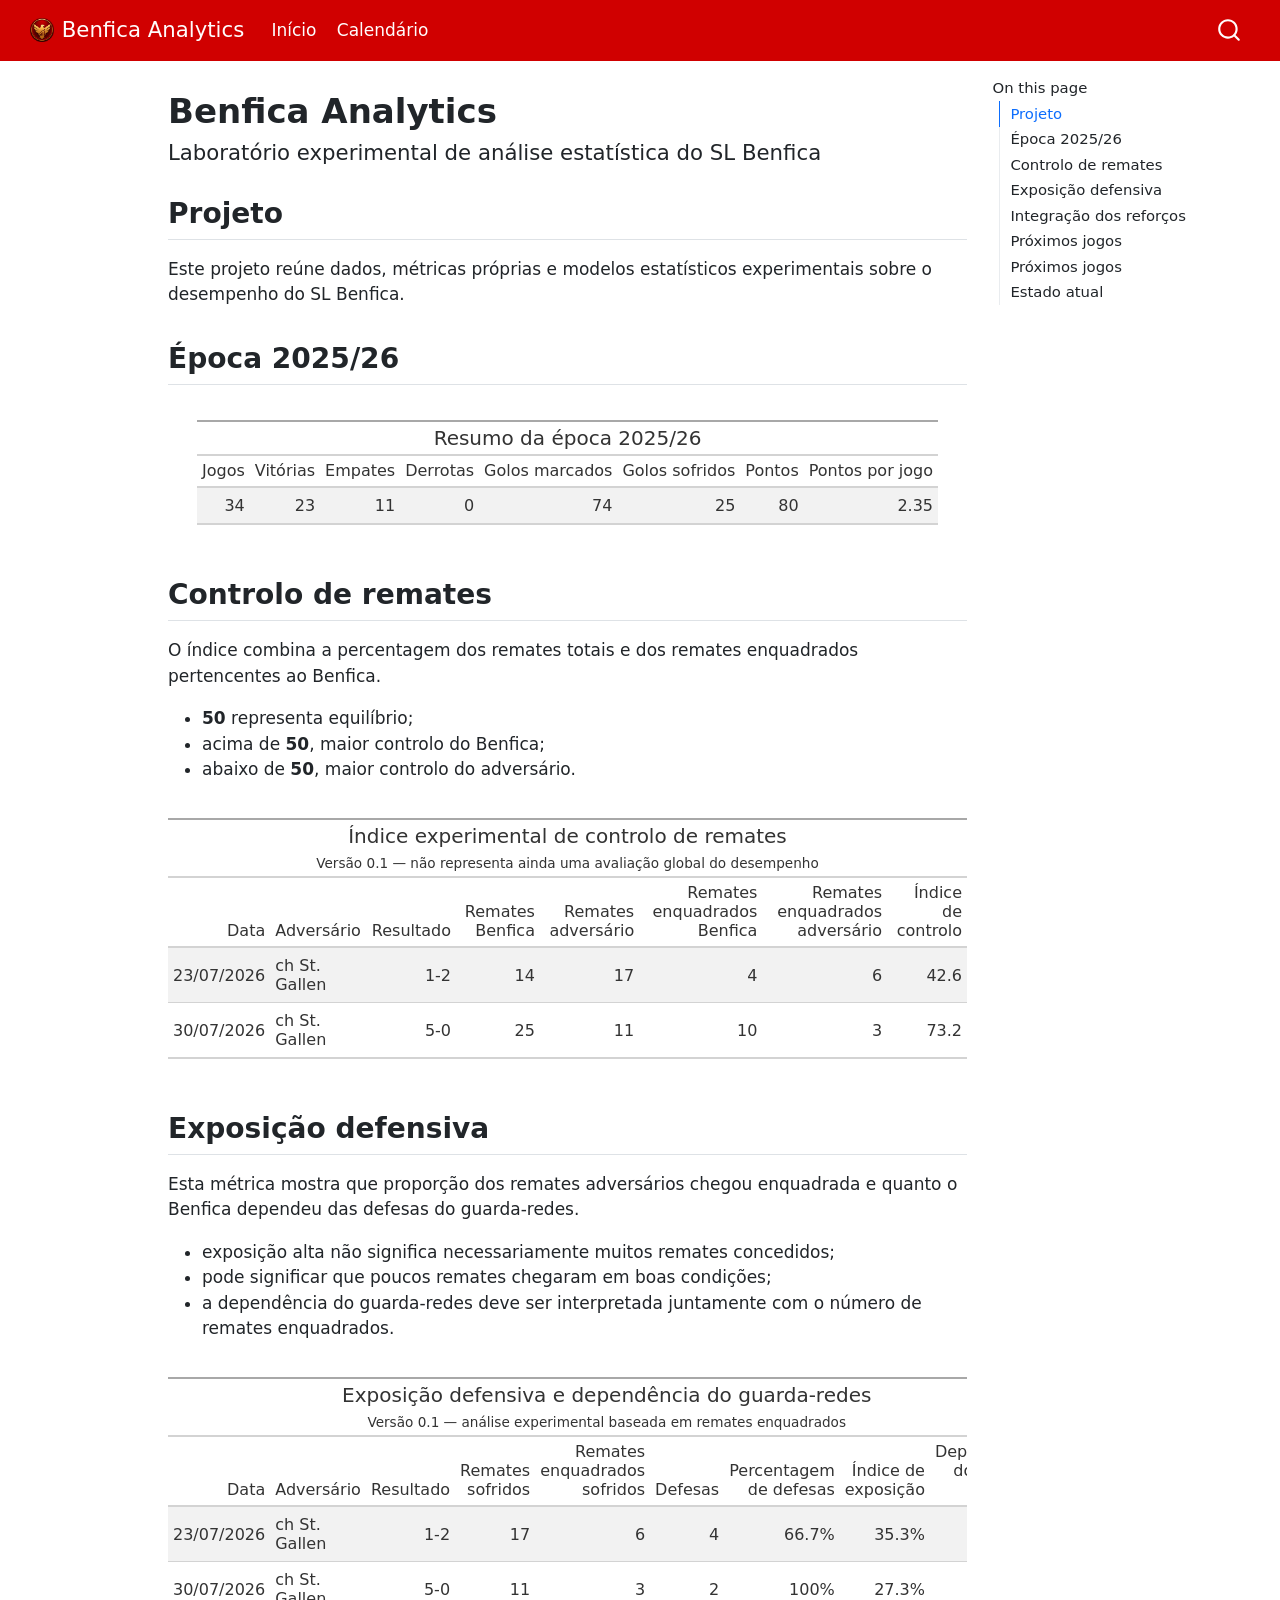
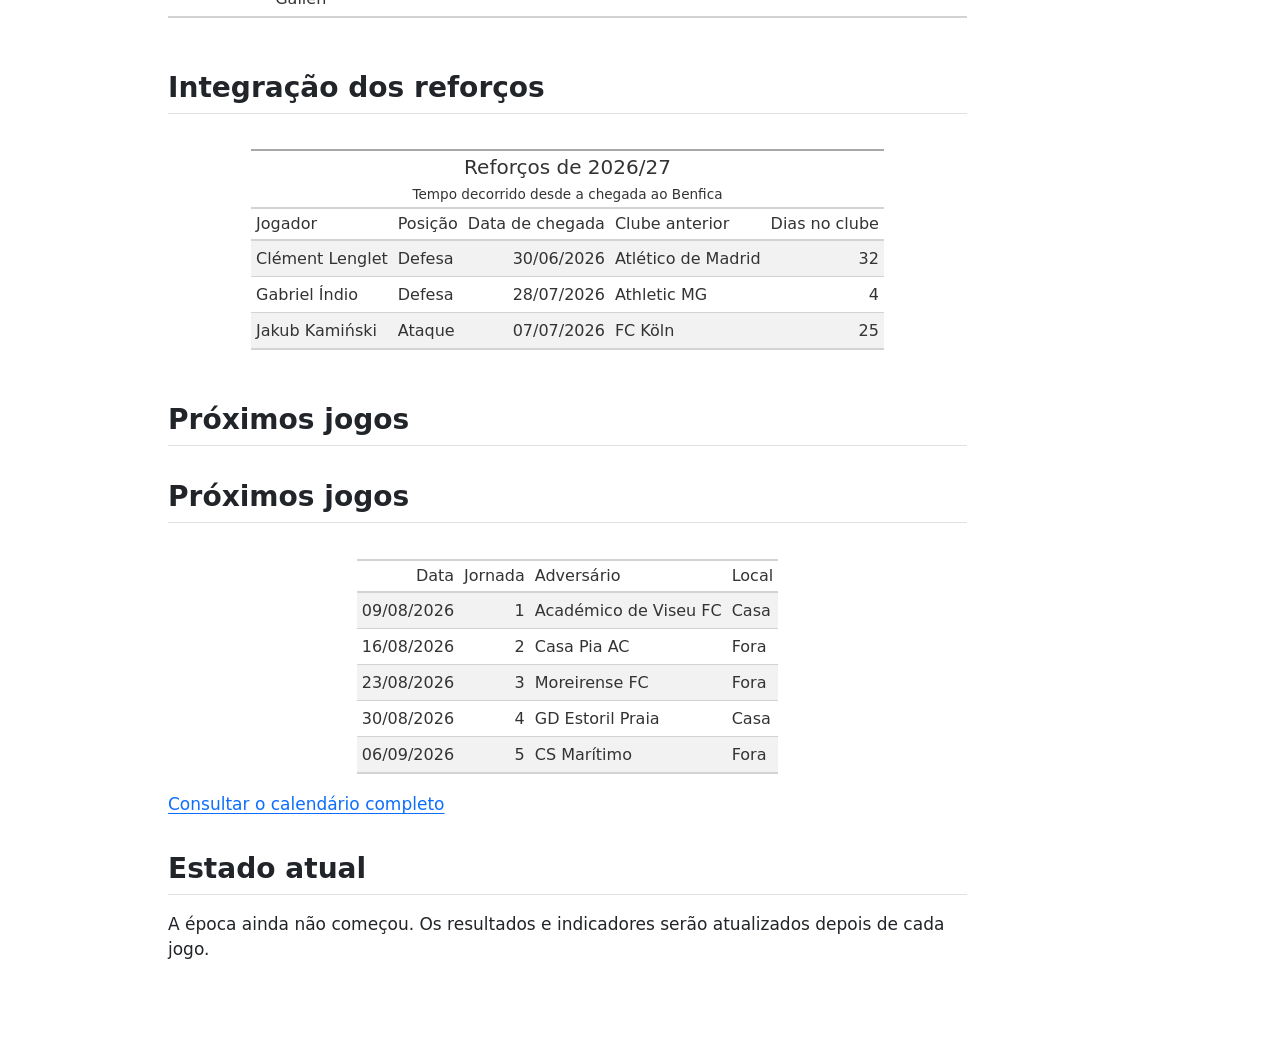
==== commit 5a1c26d4: "Add full calendar page and upcoming matches summary" ====
--- a/docs/index.html
+++ b/docs/index.html
@@ -95,6 +95,10 @@
     <a class="nav-link active" href="./index.html" aria-current="page"> 
 <span class="menu-text">Início</span></a>
   </li>  
+  <li class="nav-item">
+    <a class="nav-link" href="./calendario.html"> 
+<span class="menu-text">Calendário</span></a>
+  </li>  
 </ul>
           </div> <!-- /navcollapse -->
           <div class="quarto-navbar-tools">
@@ -116,7 +120,8 @@
   <li><a href="#controlo-de-remates" id="toc-controlo-de-remates" class="nav-link" data-scroll-target="#controlo-de-remates">Controlo de remates</a></li>
   <li><a href="#exposição-defensiva" id="toc-exposição-defensiva" class="nav-link" data-scroll-target="#exposição-defensiva">Exposição defensiva</a></li>
   <li><a href="#integração-dos-reforços" id="toc-integração-dos-reforços" class="nav-link" data-scroll-target="#integração-dos-reforços">Integração dos reforços</a></li>
-  <li><a href="#calendário-da-primeira-liga" id="toc-calendário-da-primeira-liga" class="nav-link" data-scroll-target="#calendário-da-primeira-liga">Calendário da Primeira Liga</a></li>
+  <li><a href="#próximos-jogos" id="toc-próximos-jogos" class="nav-link" data-scroll-target="#próximos-jogos">Próximos jogos</a></li>
+  <li><a href="#próximos-jogos-1" id="toc-próximos-jogos-1" class="nav-link" data-scroll-target="#próximos-jogos-1">Próximos jogos</a></li>
   <li><a href="#estado-atual" id="toc-estado-atual" class="nav-link" data-scroll-target="#estado-atual">Estado atual</a></li>
   </ul>
 </nav>
@@ -152,23 +157,23 @@
 <h2 class="anchored" data-anchor-id="época-202526">Época 2025/26</h2>
 <div class="cell">
 <div class="cell-output-display">
-<div id="wkggsctdta" style="padding-left:0px;padding-right:0px;padding-top:10px;padding-bottom:10px;overflow-x:auto;overflow-y:auto;width:auto;height:auto;">
-<style>#wkggsctdta table {
+<div id="ktneqpmhls" style="padding-left:0px;padding-right:0px;padding-top:10px;padding-bottom:10px;overflow-x:auto;overflow-y:auto;width:auto;height:auto;">
+<style>#ktneqpmhls table {
   font-family: system-ui, 'Segoe UI', Roboto, Helvetica, Arial, sans-serif, 'Apple Color Emoji', 'Segoe UI Emoji', 'Segoe UI Symbol', 'Noto Color Emoji';
   -webkit-font-smoothing: antialiased;
   -moz-osx-font-smoothing: grayscale;
 }
 
-#wkggsctdta thead, #wkggsctdta tbody, #wkggsctdta tfoot, #wkggsctdta tr, #wkggsctdta td, #wkggsctdta th {
+#ktneqpmhls thead, #ktneqpmhls tbody, #ktneqpmhls tfoot, #ktneqpmhls tr, #ktneqpmhls td, #ktneqpmhls th {
   border-style: none;
 }
 
-#wkggsctdta p {
+#ktneqpmhls p {
   margin: 0;
   padding: 0;
 }
 
-#wkggsctdta .gt_table {
+#ktneqpmhls .gt_table {
   display: table;
   border-collapse: collapse;
   line-height: normal;
@@ -194,12 +199,12 @@
   border-left-color: #D3D3D3;
 }
 
-#wkggsctdta .gt_caption {
+#ktneqpmhls .gt_caption {
   padding-top: 4px;
   padding-bottom: 4px;
 }
 
-#wkggsctdta .gt_title {
+#ktneqpmhls .gt_title {
   color: #333333;
   font-size: 125%;
   font-weight: initial;
@@ -211,7 +216,7 @@
   border-bottom-width: 0;
 }
 
-#wkggsctdta .gt_subtitle {
+#ktneqpmhls .gt_subtitle {
   color: #333333;
   font-size: 85%;
   font-weight: initial;
@@ -223,7 +228,7 @@
   border-top-width: 0;
 }
 
-#wkggsctdta .gt_heading {
+#ktneqpmhls .gt_heading {
   background-color: #FFFFFF;
   text-align: center;
   border-bottom-color: #FFFFFF;
@@ -235,13 +240,13 @@
   border-right-color: #D3D3D3;
 }
 
-#wkggsctdta .gt_bottom_border {
-  border-bottom-style: solid;
-  border-bottom-width: 2px;
-  border-bottom-color: #D3D3D3;
-}
-
-#wkggsctdta .gt_col_headings {
+#ktneqpmhls .gt_bottom_border {
+  border-bottom-style: solid;
+  border-bottom-width: 2px;
+  border-bottom-color: #D3D3D3;
+}
+
+#ktneqpmhls .gt_col_headings {
   border-top-style: solid;
   border-top-width: 2px;
   border-top-color: #D3D3D3;
@@ -256,7 +261,7 @@
   border-right-color: #D3D3D3;
 }
 
-#wkggsctdta .gt_col_heading {
+#ktneqpmhls .gt_col_heading {
   color: #333333;
   background-color: #FFFFFF;
   font-size: 100%;
@@ -276,7 +281,7 @@
   overflow-x: hidden;
 }
 
-#wkggsctdta .gt_column_spanner_outer {
+#ktneqpmhls .gt_column_spanner_outer {
   color: #333333;
   background-color: #FFFFFF;
   font-size: 100%;
@@ -288,15 +293,15 @@
   padding-right: 4px;
 }
 
-#wkggsctdta .gt_column_spanner_outer:first-child {
+#ktneqpmhls .gt_column_spanner_outer:first-child {
   padding-left: 0;
 }
 
-#wkggsctdta .gt_column_spanner_outer:last-child {
+#ktneqpmhls .gt_column_spanner_outer:last-child {
   padding-right: 0;
 }
 
-#wkggsctdta .gt_column_spanner {
+#ktneqpmhls .gt_column_spanner {
   border-bottom-style: solid;
   border-bottom-width: 2px;
   border-bottom-color: #D3D3D3;
@@ -308,11 +313,11 @@
   width: 100%;
 }
 
-#wkggsctdta .gt_spanner_row {
+#ktneqpmhls .gt_spanner_row {
   border-bottom-style: hidden;
 }
 
-#wkggsctdta .gt_group_heading {
+#ktneqpmhls .gt_group_heading {
   padding-top: 8px;
   padding-bottom: 8px;
   padding-left: 5px;
@@ -338,7 +343,7 @@
   text-align: left;
 }
 
-#wkggsctdta .gt_empty_group_heading {
+#ktneqpmhls .gt_empty_group_heading {
   padding: 0.5px;
   color: #333333;
   background-color: #FFFFFF;
@@ -353,15 +358,15 @@
   vertical-align: middle;
 }
 
-#wkggsctdta .gt_from_md > :first-child {
+#ktneqpmhls .gt_from_md > :first-child {
   margin-top: 0;
 }
 
-#wkggsctdta .gt_from_md > :last-child {
+#ktneqpmhls .gt_from_md > :last-child {
   margin-bottom: 0;
 }
 
-#wkggsctdta .gt_row {
+#ktneqpmhls .gt_row {
   padding-top: 8px;
   padding-bottom: 8px;
   padding-left: 5px;
@@ -380,7 +385,7 @@
   overflow-x: hidden;
 }
 
-#wkggsctdta .gt_stub {
+#ktneqpmhls .gt_stub {
   color: #333333;
   background-color: #FFFFFF;
   font-size: 100%;
@@ -393,7 +398,7 @@
   padding-right: 5px;
 }
 
-#wkggsctdta .gt_stub_row_group {
+#ktneqpmhls .gt_stub_row_group {
   color: #333333;
   background-color: #FFFFFF;
   font-size: 100%;
@@ -407,54 +412,54 @@
   vertical-align: top;
 }
 
-#wkggsctdta .gt_row_group_first td {
-  border-top-width: 2px;
-}
-
-#wkggsctdta .gt_row_group_first th {
-  border-top-width: 2px;
-}
-
-#wkggsctdta .gt_summary_row {
-  color: #333333;
-  background-color: #FFFFFF;
-  text-transform: inherit;
-  padding-top: 8px;
-  padding-bottom: 8px;
-  padding-left: 5px;
-  padding-right: 5px;
-}
-
-#wkggsctdta .gt_first_summary_row {
-  border-top-style: solid;
-  border-top-color: #D3D3D3;
-}
-
-#wkggsctdta .gt_first_summary_row.thick {
-  border-top-width: 2px;
-}
-
-#wkggsctdta .gt_last_summary_row {
-  padding-top: 8px;
-  padding-bottom: 8px;
-  padding-left: 5px;
-  padding-right: 5px;
-  border-bottom-style: solid;
-  border-bottom-width: 2px;
-  border-bottom-color: #D3D3D3;
-}
-
-#wkggsctdta .gt_grand_summary_row {
-  color: #333333;
-  background-color: #FFFFFF;
-  text-transform: inherit;
-  padding-top: 8px;
-  padding-bottom: 8px;
-  padding-left: 5px;
-  padding-right: 5px;
-}
-
-#wkggsctdta .gt_first_grand_summary_row {
+#ktneqpmhls .gt_row_group_first td {
+  border-top-width: 2px;
+}
+
+#ktneqpmhls .gt_row_group_first th {
+  border-top-width: 2px;
+}
+
+#ktneqpmhls .gt_summary_row {
+  color: #333333;
+  background-color: #FFFFFF;
+  text-transform: inherit;
+  padding-top: 8px;
+  padding-bottom: 8px;
+  padding-left: 5px;
+  padding-right: 5px;
+}
+
+#ktneqpmhls .gt_first_summary_row {
+  border-top-style: solid;
+  border-top-color: #D3D3D3;
+}
+
+#ktneqpmhls .gt_first_summary_row.thick {
+  border-top-width: 2px;
+}
+
+#ktneqpmhls .gt_last_summary_row {
+  padding-top: 8px;
+  padding-bottom: 8px;
+  padding-left: 5px;
+  padding-right: 5px;
+  border-bottom-style: solid;
+  border-bottom-width: 2px;
+  border-bottom-color: #D3D3D3;
+}
+
+#ktneqpmhls .gt_grand_summary_row {
+  color: #333333;
+  background-color: #FFFFFF;
+  text-transform: inherit;
+  padding-top: 8px;
+  padding-bottom: 8px;
+  padding-left: 5px;
+  padding-right: 5px;
+}
+
+#ktneqpmhls .gt_first_grand_summary_row {
   padding-top: 8px;
   padding-bottom: 8px;
   padding-left: 5px;
@@ -464,7 +469,7 @@
   border-top-color: #D3D3D3;
 }
 
-#wkggsctdta .gt_last_grand_summary_row_top {
+#ktneqpmhls .gt_last_grand_summary_row_top {
   padding-top: 8px;
   padding-bottom: 8px;
   padding-left: 5px;
@@ -474,20 +479,20 @@
   border-bottom-color: #D3D3D3;
 }
 
-#wkggsctdta .gt_striped {
+#ktneqpmhls .gt_striped {
   background-color: rgba(128, 128, 128, 0.05);
 }
 
-#wkggsctdta .gt_table_body {
-  border-top-style: solid;
-  border-top-width: 2px;
-  border-top-color: #D3D3D3;
-  border-bottom-style: solid;
-  border-bottom-width: 2px;
-  border-bottom-color: #D3D3D3;
-}
-
-#wkggsctdta .gt_footnotes {
+#ktneqpmhls .gt_table_body {
+  border-top-style: solid;
+  border-top-width: 2px;
+  border-top-color: #D3D3D3;
+  border-bottom-style: solid;
+  border-bottom-width: 2px;
+  border-bottom-color: #D3D3D3;
+}
+
+#ktneqpmhls .gt_footnotes {
   color: #333333;
   background-color: #FFFFFF;
   border-bottom-style: none;
@@ -501,7 +506,7 @@
   border-right-color: #D3D3D3;
 }
 
-#wkggsctdta .gt_footnote {
+#ktneqpmhls .gt_footnote {
   margin: 0px;
   font-size: 90%;
   padding-top: 4px;
@@ -510,7 +515,7 @@
   padding-right: 5px;
 }
 
-#wkggsctdta .gt_sourcenotes {
+#ktneqpmhls .gt_sourcenotes {
   color: #333333;
   background-color: #FFFFFF;
   border-bottom-style: none;
@@ -524,7 +529,7 @@
   border-right-color: #D3D3D3;
 }
 
-#wkggsctdta .gt_sourcenote {
+#ktneqpmhls .gt_sourcenote {
   font-size: 90%;
   padding-top: 4px;
   padding-bottom: 4px;
@@ -532,72 +537,72 @@
   padding-right: 5px;
 }
 
-#wkggsctdta .gt_left {
+#ktneqpmhls .gt_left {
   text-align: left;
 }
 
-#wkggsctdta .gt_center {
+#ktneqpmhls .gt_center {
   text-align: center;
 }
 
-#wkggsctdta .gt_right {
+#ktneqpmhls .gt_right {
   text-align: right;
   font-variant-numeric: tabular-nums;
 }
 
-#wkggsctdta .gt_font_normal {
+#ktneqpmhls .gt_font_normal {
   font-weight: normal;
 }
 
-#wkggsctdta .gt_font_bold {
+#ktneqpmhls .gt_font_bold {
   font-weight: bold;
 }
 
-#wkggsctdta .gt_font_italic {
+#ktneqpmhls .gt_font_italic {
   font-style: italic;
 }
 
-#wkggsctdta .gt_super {
+#ktneqpmhls .gt_super {
   font-size: 65%;
 }
 
-#wkggsctdta .gt_footnote_marks {
+#ktneqpmhls .gt_footnote_marks {
   font-size: 75%;
   vertical-align: 0.4em;
   position: initial;
 }
 
-#wkggsctdta .gt_asterisk {
+#ktneqpmhls .gt_asterisk {
   font-size: 100%;
   vertical-align: 0;
 }
 
-#wkggsctdta .gt_indent_1 {
+#ktneqpmhls .gt_indent_1 {
   text-indent: 5px;
 }
 
-#wkggsctdta .gt_indent_2 {
+#ktneqpmhls .gt_indent_2 {
   text-indent: 10px;
 }
 
-#wkggsctdta .gt_indent_3 {
+#ktneqpmhls .gt_indent_3 {
   text-indent: 15px;
 }
 
-#wkggsctdta .gt_indent_4 {
+#ktneqpmhls .gt_indent_4 {
   text-indent: 20px;
 }
 
-#wkggsctdta .gt_indent_5 {
+#ktneqpmhls .gt_indent_5 {
   text-indent: 25px;
 }
 
-#wkggsctdta .katex-display {
+#ktneqpmhls .katex-display {
   display: inline-flex !important;
   margin-bottom: 0.75em !important;
 }
 
-#wkggsctdta div.Reactable > div.rt-table > div.rt-thead > div.rt-tr.rt-tr-group-header > div.rt-th-group:after {
+#ktneqpmhls div.Reactable > div.rt-table > div.rt-thead > div.rt-tr.rt-tr-group-header > div.rt-th-group:after {
   height: 0px !important;
 }
 </style>
@@ -646,23 +651,23 @@
 </ul>
 <div class="cell">
 <div class="cell-output-display">
-<div id="vddgmpjdmn" style="padding-left:0px;padding-right:0px;padding-top:10px;padding-bottom:10px;overflow-x:auto;overflow-y:auto;width:auto;height:auto;">
-<style>#vddgmpjdmn table {
+<div id="tmwucgtave" style="padding-left:0px;padding-right:0px;padding-top:10px;padding-bottom:10px;overflow-x:auto;overflow-y:auto;width:auto;height:auto;">
+<style>#tmwucgtave table {
   font-family: system-ui, 'Segoe UI', Roboto, Helvetica, Arial, sans-serif, 'Apple Color Emoji', 'Segoe UI Emoji', 'Segoe UI Symbol', 'Noto Color Emoji';
   -webkit-font-smoothing: antialiased;
   -moz-osx-font-smoothing: grayscale;
 }
 
-#vddgmpjdmn thead, #vddgmpjdmn tbody, #vddgmpjdmn tfoot, #vddgmpjdmn tr, #vddgmpjdmn td, #vddgmpjdmn th {
+#tmwucgtave thead, #tmwucgtave tbody, #tmwucgtave tfoot, #tmwucgtave tr, #tmwucgtave td, #tmwucgtave th {
   border-style: none;
 }
 
-#vddgmpjdmn p {
+#tmwucgtave p {
   margin: 0;
   padding: 0;
 }
 
-#vddgmpjdmn .gt_table {
+#tmwucgtave .gt_table {
   display: table;
   border-collapse: collapse;
   line-height: normal;
@@ -688,12 +693,12 @@
   border-left-color: #D3D3D3;
 }
 
-#vddgmpjdmn .gt_caption {
+#tmwucgtave .gt_caption {
   padding-top: 4px;
   padding-bottom: 4px;
 }
 
-#vddgmpjdmn .gt_title {
+#tmwucgtave .gt_title {
   color: #333333;
   font-size: 125%;
   font-weight: initial;
@@ -705,7 +710,7 @@
   border-bottom-width: 0;
 }
 
-#vddgmpjdmn .gt_subtitle {
+#tmwucgtave .gt_subtitle {
   color: #333333;
   font-size: 85%;
   font-weight: initial;
@@ -717,7 +722,7 @@
   border-top-width: 0;
 }
 
-#vddgmpjdmn .gt_heading {
+#tmwucgtave .gt_heading {
   background-color: #FFFFFF;
   text-align: center;
   border-bottom-color: #FFFFFF;
@@ -729,13 +734,13 @@
   border-right-color: #D3D3D3;
 }
 
-#vddgmpjdmn .gt_bottom_border {
-  border-bottom-style: solid;
-  border-bottom-width: 2px;
-  border-bottom-color: #D3D3D3;
-}
-
-#vddgmpjdmn .gt_col_headings {
+#tmwucgtave .gt_bottom_border {
+  border-bottom-style: solid;
+  border-bottom-width: 2px;
+  border-bottom-color: #D3D3D3;
+}
+
+#tmwucgtave .gt_col_headings {
   border-top-style: solid;
   border-top-width: 2px;
   border-top-color: #D3D3D3;
@@ -750,7 +755,7 @@
   border-right-color: #D3D3D3;
 }
 
-#vddgmpjdmn .gt_col_heading {
+#tmwucgtave .gt_col_heading {
   color: #333333;
   background-color: #FFFFFF;
   font-size: 100%;
@@ -770,7 +775,7 @@
   overflow-x: hidden;
 }
 
-#vddgmpjdmn .gt_column_spanner_outer {
+#tmwucgtave .gt_column_spanner_outer {
   color: #333333;
   background-color: #FFFFFF;
   font-size: 100%;
@@ -782,15 +787,15 @@
   padding-right: 4px;
 }
 
-#vddgmpjdmn .gt_column_spanner_outer:first-child {
+#tmwucgtave .gt_column_spanner_outer:first-child {
   padding-left: 0;
 }
 
-#vddgmpjdmn .gt_column_spanner_outer:last-child {
+#tmwucgtave .gt_column_spanner_outer:last-child {
   padding-right: 0;
 }
 
-#vddgmpjdmn .gt_column_spanner {
+#tmwucgtave .gt_column_spanner {
   border-bottom-style: solid;
   border-bottom-width: 2px;
   border-bottom-color: #D3D3D3;
@@ -802,11 +807,11 @@
   width: 100%;
 }
 
-#vddgmpjdmn .gt_spanner_row {
+#tmwucgtave .gt_spanner_row {
   border-bottom-style: hidden;
 }
 
-#vddgmpjdmn .gt_group_heading {
+#tmwucgtave .gt_group_heading {
   padding-top: 8px;
   padding-bottom: 8px;
   padding-left: 5px;
@@ -832,7 +837,7 @@
   text-align: left;
 }
 
-#vddgmpjdmn .gt_empty_group_heading {
+#tmwucgtave .gt_empty_group_heading {
   padding: 0.5px;
   color: #333333;
   background-color: #FFFFFF;
@@ -847,15 +852,15 @@
   vertical-align: middle;
 }
 
-#vddgmpjdmn .gt_from_md > :first-child {
+#tmwucgtave .gt_from_md > :first-child {
   margin-top: 0;
 }
 
-#vddgmpjdmn .gt_from_md > :last-child {
+#tmwucgtave .gt_from_md > :last-child {
   margin-bottom: 0;
 }
 
-#vddgmpjdmn .gt_row {
+#tmwucgtave .gt_row {
   padding-top: 8px;
   padding-bottom: 8px;
   padding-left: 5px;
@@ -874,7 +879,7 @@
   overflow-x: hidden;
 }
 
-#vddgmpjdmn .gt_stub {
+#tmwucgtave .gt_stub {
   color: #333333;
   background-color: #FFFFFF;
   font-size: 100%;
@@ -887,7 +892,7 @@
   padding-right: 5px;
 }
 
-#vddgmpjdmn .gt_stub_row_group {
+#tmwucgtave .gt_stub_row_group {
   color: #333333;
   background-color: #FFFFFF;
   font-size: 100%;
@@ -901,54 +906,54 @@
   vertical-align: top;
 }
 
-#vddgmpjdmn .gt_row_group_first td {
-  border-top-width: 2px;
-}
-
-#vddgmpjdmn .gt_row_group_first th {
-  border-top-width: 2px;
-}
-
-#vddgmpjdmn .gt_summary_row {
-  color: #333333;
-  background-color: #FFFFFF;
-  text-transform: inherit;
-  padding-top: 8px;
-  padding-bottom: 8px;
-  padding-left: 5px;
-  padding-right: 5px;
-}
-
-#vddgmpjdmn .gt_first_summary_row {
-  border-top-style: solid;
-  border-top-color: #D3D3D3;
-}
-
-#vddgmpjdmn .gt_first_summary_row.thick {
-  border-top-width: 2px;
-}
-
-#vddgmpjdmn .gt_last_summary_row {
-  padding-top: 8px;
-  padding-bottom: 8px;
-  padding-left: 5px;
-  padding-right: 5px;
-  border-bottom-style: solid;
-  border-bottom-width: 2px;
-  border-bottom-color: #D3D3D3;
-}
-
-#vddgmpjdmn .gt_grand_summary_row {
-  color: #333333;
-  background-color: #FFFFFF;
-  text-transform: inherit;
-  padding-top: 8px;
-  padding-bottom: 8px;
-  padding-left: 5px;
-  padding-right: 5px;
-}
-
-#vddgmpjdmn .gt_first_grand_summary_row {
+#tmwucgtave .gt_row_group_first td {
+  border-top-width: 2px;
+}
+
+#tmwucgtave .gt_row_group_first th {
+  border-top-width: 2px;
+}
+
+#tmwucgtave .gt_summary_row {
+  color: #333333;
+  background-color: #FFFFFF;
+  text-transform: inherit;
+  padding-top: 8px;
+  padding-bottom: 8px;
+  padding-left: 5px;
+  padding-right: 5px;
+}
+
+#tmwucgtave .gt_first_summary_row {
+  border-top-style: solid;
+  border-top-color: #D3D3D3;
+}
+
+#tmwucgtave .gt_first_summary_row.thick {
+  border-top-width: 2px;
+}
+
+#tmwucgtave .gt_last_summary_row {
+  padding-top: 8px;
+  padding-bottom: 8px;
+  padding-left: 5px;
+  padding-right: 5px;
+  border-bottom-style: solid;
+  border-bottom-width: 2px;
+  border-bottom-color: #D3D3D3;
+}
+
+#tmwucgtave .gt_grand_summary_row {
+  color: #333333;
+  background-color: #FFFFFF;
+  text-transform: inherit;
+  padding-top: 8px;
+  padding-bottom: 8px;
+  padding-left: 5px;
+  padding-right: 5px;
+}
+
+#tmwucgtave .gt_first_grand_summary_row {
   padding-top: 8px;
   padding-bottom: 8px;
   padding-left: 5px;
@@ -958,7 +963,7 @@
   border-top-color: #D3D3D3;
 }
 
-#vddgmpjdmn .gt_last_grand_summary_row_top {
+#tmwucgtave .gt_last_grand_summary_row_top {
   padding-top: 8px;
   padding-bottom: 8px;
   padding-left: 5px;
@@ -968,20 +973,20 @@
   border-bottom-color: #D3D3D3;
 }
 
-#vddgmpjdmn .gt_striped {
+#tmwucgtave .gt_striped {
   background-color: rgba(128, 128, 128, 0.05);
 }
 
-#vddgmpjdmn .gt_table_body {
-  border-top-style: solid;
-  border-top-width: 2px;
-  border-top-color: #D3D3D3;
-  border-bottom-style: solid;
-  border-bottom-width: 2px;
-  border-bottom-color: #D3D3D3;
-}
-
-#vddgmpjdmn .gt_footnotes {
+#tmwucgtave .gt_table_body {
+  border-top-style: solid;
+  border-top-width: 2px;
+  border-top-color: #D3D3D3;
+  border-bottom-style: solid;
+  border-bottom-width: 2px;
+  border-bottom-color: #D3D3D3;
+}
+
+#tmwucgtave .gt_footnotes {
   color: #333333;
   background-color: #FFFFFF;
   border-bottom-style: none;
@@ -995,7 +1000,7 @@
   border-right-color: #D3D3D3;
 }
 
-#vddgmpjdmn .gt_footnote {
+#tmwucgtave .gt_footnote {
   margin: 0px;
   font-size: 90%;
   padding-top: 4px;
@@ -1004,7 +1009,7 @@
   padding-right: 5px;
 }
 
-#vddgmpjdmn .gt_sourcenotes {
+#tmwucgtave .gt_sourcenotes {
   color: #333333;
   background-color: #FFFFFF;
   border-bottom-style: none;
@@ -1018,7 +1023,7 @@
   border-right-color: #D3D3D3;
 }
 
-#vddgmpjdmn .gt_sourcenote {
+#tmwucgtave .gt_sourcenote {
   font-size: 90%;
   padding-top: 4px;
   padding-bottom: 4px;
@@ -1026,72 +1031,72 @@
   padding-right: 5px;
 }
 
-#vddgmpjdmn .gt_left {
+#tmwucgtave .gt_left {
   text-align: left;
 }
 
-#vddgmpjdmn .gt_center {
+#tmwucgtave .gt_center {
   text-align: center;
 }
 
-#vddgmpjdmn .gt_right {
+#tmwucgtave .gt_right {
   text-align: right;
   font-variant-numeric: tabular-nums;
 }
 
-#vddgmpjdmn .gt_font_normal {
+#tmwucgtave .gt_font_normal {
   font-weight: normal;
 }
 
-#vddgmpjdmn .gt_font_bold {
+#tmwucgtave .gt_font_bold {
   font-weight: bold;
 }
 
-#vddgmpjdmn .gt_font_italic {
+#tmwucgtave .gt_font_italic {
   font-style: italic;
 }
 
-#vddgmpjdmn .gt_super {
+#tmwucgtave .gt_super {
   font-size: 65%;
 }
 
-#vddgmpjdmn .gt_footnote_marks {
+#tmwucgtave .gt_footnote_marks {
   font-size: 75%;
   vertical-align: 0.4em;
   position: initial;
 }
 
-#vddgmpjdmn .gt_asterisk {
+#tmwucgtave .gt_asterisk {
   font-size: 100%;
   vertical-align: 0;
 }
 
-#vddgmpjdmn .gt_indent_1 {
+#tmwucgtave .gt_indent_1 {
   text-indent: 5px;
 }
 
-#vddgmpjdmn .gt_indent_2 {
+#tmwucgtave .gt_indent_2 {
   text-indent: 10px;
 }
 
-#vddgmpjdmn .gt_indent_3 {
+#tmwucgtave .gt_indent_3 {
   text-indent: 15px;
 }
 
-#vddgmpjdmn .gt_indent_4 {
+#tmwucgtave .gt_indent_4 {
   text-indent: 20px;
 }
 
-#vddgmpjdmn .gt_indent_5 {
+#tmwucgtave .gt_indent_5 {
   text-indent: 25px;
 }
 
-#vddgmpjdmn .katex-display {
+#tmwucgtave .katex-display {
   display: inline-flex !important;
   margin-bottom: 0.75em !important;
 }
 
-#vddgmpjdmn div.Reactable > div.rt-table > div.rt-thead > div.rt-tr.rt-tr-group-header > div.rt-th-group:after {
+#tmwucgtave div.Reactable > div.rt-table > div.rt-thead > div.rt-tr.rt-tr-group-header > div.rt-th-group:after {
   height: 0px !important;
 }
 </style>
@@ -1153,23 +1158,23 @@
 </ul>
 <div class="cell">
 <div class="cell-output-display">
-<div id="bpmnqzlpxp" style="padding-left:0px;padding-right:0px;padding-top:10px;padding-bottom:10px;overflow-x:auto;overflow-y:auto;width:auto;height:auto;">
-<style>#bpmnqzlpxp table {
+<div id="qmvgewgphm" style="padding-left:0px;padding-right:0px;padding-top:10px;padding-bottom:10px;overflow-x:auto;overflow-y:auto;width:auto;height:auto;">
+<style>#qmvgewgphm table {
   font-family: system-ui, 'Segoe UI', Roboto, Helvetica, Arial, sans-serif, 'Apple Color Emoji', 'Segoe UI Emoji', 'Segoe UI Symbol', 'Noto Color Emoji';
   -webkit-font-smoothing: antialiased;
   -moz-osx-font-smoothing: grayscale;
 }
 
-#bpmnqzlpxp thead, #bpmnqzlpxp tbody, #bpmnqzlpxp tfoot, #bpmnqzlpxp tr, #bpmnqzlpxp td, #bpmnqzlpxp th {
+#qmvgewgphm thead, #qmvgewgphm tbody, #qmvgewgphm tfoot, #qmvgewgphm tr, #qmvgewgphm td, #qmvgewgphm th {
   border-style: none;
 }
 
-#bpmnqzlpxp p {
+#qmvgewgphm p {
   margin: 0;
   padding: 0;
 }
 
-#bpmnqzlpxp .gt_table {
+#qmvgewgphm .gt_table {
   display: table;
   border-collapse: collapse;
   line-height: normal;
@@ -1195,12 +1200,12 @@
   border-left-color: #D3D3D3;
 }
 
-#bpmnqzlpxp .gt_caption {
+#qmvgewgphm .gt_caption {
   padding-top: 4px;
   padding-bottom: 4px;
 }
 
-#bpmnqzlpxp .gt_title {
+#qmvgewgphm .gt_title {
   color: #333333;
   font-size: 125%;
   font-weight: initial;
@@ -1212,7 +1217,7 @@
   border-bottom-width: 0;
 }
 
-#bpmnqzlpxp .gt_subtitle {
+#qmvgewgphm .gt_subtitle {
   color: #333333;
   font-size: 85%;
   font-weight: initial;
@@ -1224,7 +1229,7 @@
   border-top-width: 0;
 }
 
-#bpmnqzlpxp .gt_heading {
+#qmvgewgphm .gt_heading {
   background-color: #FFFFFF;
   text-align: center;
   border-bottom-color: #FFFFFF;
@@ -1236,13 +1241,13 @@
   border-right-color: #D3D3D3;
 }
 
-#bpmnqzlpxp .gt_bottom_border {
-  border-bottom-style: solid;
-  border-bottom-width: 2px;
-  border-bottom-color: #D3D3D3;
-}
-
-#bpmnqzlpxp .gt_col_headings {
+#qmvgewgphm .gt_bottom_border {
+  border-bottom-style: solid;
+  border-bottom-width: 2px;
+  border-bottom-color: #D3D3D3;
+}
+
+#qmvgewgphm .gt_col_headings {
   border-top-style: solid;
   border-top-width: 2px;
   border-top-color: #D3D3D3;
@@ -1257,7 +1262,7 @@
   border-right-color: #D3D3D3;
 }
 
-#bpmnqzlpxp .gt_col_heading {
+#qmvgewgphm .gt_col_heading {
   color: #333333;
   background-color: #FFFFFF;
   font-size: 100%;
@@ -1277,7 +1282,7 @@
   overflow-x: hidden;
 }
 
-#bpmnqzlpxp .gt_column_spanner_outer {
+#qmvgewgphm .gt_column_spanner_outer {
   color: #333333;
   background-color: #FFFFFF;
   font-size: 100%;
@@ -1289,15 +1294,15 @@
   padding-right: 4px;
 }
 
-#bpmnqzlpxp .gt_column_spanner_outer:first-child {
+#qmvgewgphm .gt_column_spanner_outer:first-child {
   padding-left: 0;
 }
 
-#bpmnqzlpxp .gt_column_spanner_outer:last-child {
+#qmvgewgphm .gt_column_spanner_outer:last-child {
   padding-right: 0;
 }
 
-#bpmnqzlpxp .gt_column_spanner {
+#qmvgewgphm .gt_column_spanner {
   border-bottom-style: solid;
   border-bottom-width: 2px;
   border-bottom-color: #D3D3D3;
@@ -1309,11 +1314,11 @@
   width: 100%;
 }
 
-#bpmnqzlpxp .gt_spanner_row {
+#qmvgewgphm .gt_spanner_row {
   border-bottom-style: hidden;
 }
 
-#bpmnqzlpxp .gt_group_heading {
+#qmvgewgphm .gt_group_heading {
   padding-top: 8px;
   padding-bottom: 8px;
   padding-left: 5px;
@@ -1339,7 +1344,7 @@
   text-align: left;
 }
 
-#bpmnqzlpxp .gt_empty_group_heading {
+#qmvgewgphm .gt_empty_group_heading {
   padding: 0.5px;
   color: #333333;
   background-color: #FFFFFF;
@@ -1354,15 +1359,15 @@
   vertical-align: middle;
 }
 
-#bpmnqzlpxp .gt_from_md > :first-child {
+#qmvgewgphm .gt_from_md > :first-child {
   margin-top: 0;
 }
 
-#bpmnqzlpxp .gt_from_md > :last-child {
+#qmvgewgphm .gt_from_md > :last-child {
   margin-bottom: 0;
 }
 
-#bpmnqzlpxp .gt_row {
+#qmvgewgphm .gt_row {
   padding-top: 8px;
   padding-bottom: 8px;
   padding-left: 5px;
@@ -1381,7 +1386,7 @@
   overflow-x: hidden;
 }
 
-#bpmnqzlpxp .gt_stub {
+#qmvgewgphm .gt_stub {
   color: #333333;
   background-color: #FFFFFF;
   font-size: 100%;
@@ -1394,7 +1399,7 @@
   padding-right: 5px;
 }
 
-#bpmnqzlpxp .gt_stub_row_group {
+#qmvgewgphm .gt_stub_row_group {
   color: #333333;
   background-color: #FFFFFF;
   font-size: 100%;
@@ -1408,54 +1413,54 @@
   vertical-align: top;
 }
 
-#bpmnqzlpxp .gt_row_group_first td {
-  border-top-width: 2px;
-}
-
-#bpmnqzlpxp .gt_row_group_first th {
-  border-top-width: 2px;
-}
-
-#bpmnqzlpxp .gt_summary_row {
-  color: #333333;
-  background-color: #FFFFFF;
-  text-transform: inherit;
-  padding-top: 8px;
-  padding-bottom: 8px;
-  padding-left: 5px;
-  padding-right: 5px;
-}
-
-#bpmnqzlpxp .gt_first_summary_row {
-  border-top-style: solid;
-  border-top-color: #D3D3D3;
-}
-
-#bpmnqzlpxp .gt_first_summary_row.thick {
-  border-top-width: 2px;
-}
-
-#bpmnqzlpxp .gt_last_summary_row {
-  padding-top: 8px;
-  padding-bottom: 8px;
-  padding-left: 5px;
-  padding-right: 5px;
-  border-bottom-style: solid;
-  border-bottom-width: 2px;
-  border-bottom-color: #D3D3D3;
-}
-
-#bpmnqzlpxp .gt_grand_summary_row {
-  color: #333333;
-  background-color: #FFFFFF;
-  text-transform: inherit;
-  padding-top: 8px;
-  padding-bottom: 8px;
-  padding-left: 5px;
-  padding-right: 5px;
-}
-
-#bpmnqzlpxp .gt_first_grand_summary_row {
+#qmvgewgphm .gt_row_group_first td {
+  border-top-width: 2px;
+}
+
+#qmvgewgphm .gt_row_group_first th {
+  border-top-width: 2px;
+}
+
+#qmvgewgphm .gt_summary_row {
+  color: #333333;
+  background-color: #FFFFFF;
+  text-transform: inherit;
+  padding-top: 8px;
+  padding-bottom: 8px;
+  padding-left: 5px;
+  padding-right: 5px;
+}
+
+#qmvgewgphm .gt_first_summary_row {
+  border-top-style: solid;
+  border-top-color: #D3D3D3;
+}
+
+#qmvgewgphm .gt_first_summary_row.thick {
+  border-top-width: 2px;
+}
+
+#qmvgewgphm .gt_last_summary_row {
+  padding-top: 8px;
+  padding-bottom: 8px;
+  padding-left: 5px;
+  padding-right: 5px;
+  border-bottom-style: solid;
+  border-bottom-width: 2px;
+  border-bottom-color: #D3D3D3;
+}
+
+#qmvgewgphm .gt_grand_summary_row {
+  color: #333333;
+  background-color: #FFFFFF;
+  text-transform: inherit;
+  padding-top: 8px;
+  padding-bottom: 8px;
+  padding-left: 5px;
+  padding-right: 5px;
+}
+
+#qmvgewgphm .gt_first_grand_summary_row {
   padding-top: 8px;
   padding-bottom: 8px;
   padding-left: 5px;
@@ -1465,7 +1470,7 @@
   border-top-color: #D3D3D3;
 }
 
-#bpmnqzlpxp .gt_last_grand_summary_row_top {
+#qmvgewgphm .gt_last_grand_summary_row_top {
   padding-top: 8px;
   padding-bottom: 8px;
   padding-left: 5px;
@@ -1475,20 +1480,20 @@
   border-bottom-color: #D3D3D3;
 }
 
-#bpmnqzlpxp .gt_striped {
+#qmvgewgphm .gt_striped {
   background-color: rgba(128, 128, 128, 0.05);
 }
 
-#bpmnqzlpxp .gt_table_body {
-  border-top-style: solid;
-  border-top-width: 2px;
-  border-top-color: #D3D3D3;
-  border-bottom-style: solid;
-  border-bottom-width: 2px;
-  border-bottom-color: #D3D3D3;
-}
-
-#bpmnqzlpxp .gt_footnotes {
+#qmvgewgphm .gt_table_body {
+  border-top-style: solid;
+  border-top-width: 2px;
+  border-top-color: #D3D3D3;
+  border-bottom-style: solid;
+  border-bottom-width: 2px;
+  border-bottom-color: #D3D3D3;
+}
+
+#qmvgewgphm .gt_footnotes {
   color: #333333;
   background-color: #FFFFFF;
   border-bottom-style: none;
@@ -1502,7 +1507,7 @@
   border-right-color: #D3D3D3;
 }
 
-#bpmnqzlpxp .gt_footnote {
+#qmvgewgphm .gt_footnote {
   margin: 0px;
   font-size: 90%;
   padding-top: 4px;
@@ -1511,7 +1516,7 @@
   padding-right: 5px;
 }
 
-#bpmnqzlpxp .gt_sourcenotes {
+#qmvgewgphm .gt_sourcenotes {
   color: #333333;
   background-color: #FFFFFF;
   border-bottom-style: none;
@@ -1525,7 +1530,7 @@
   border-right-color: #D3D3D3;
 }
 
-#bpmnqzlpxp .gt_sourcenote {
+#qmvgewgphm .gt_sourcenote {
   font-size: 90%;
   padding-top: 4px;
   padding-bottom: 4px;
@@ -1533,72 +1538,72 @@
   padding-right: 5px;
 }
 
-#bpmnqzlpxp .gt_left {
+#qmvgewgphm .gt_left {
   text-align: left;
 }
 
-#bpmnqzlpxp .gt_center {
+#qmvgewgphm .gt_center {
   text-align: center;
 }
 
-#bpmnqzlpxp .gt_right {
+#qmvgewgphm .gt_right {
   text-align: right;
   font-variant-numeric: tabular-nums;
 }
 
-#bpmnqzlpxp .gt_font_normal {
+#qmvgewgphm .gt_font_normal {
   font-weight: normal;
 }
 
-#bpmnqzlpxp .gt_font_bold {
+#qmvgewgphm .gt_font_bold {
   font-weight: bold;
 }
 
-#bpmnqzlpxp .gt_font_italic {
+#qmvgewgphm .gt_font_italic {
   font-style: italic;
 }
 
-#bpmnqzlpxp .gt_super {
+#qmvgewgphm .gt_super {
   font-size: 65%;
 }
 
-#bpmnqzlpxp .gt_footnote_marks {
+#qmvgewgphm .gt_footnote_marks {
   font-size: 75%;
   vertical-align: 0.4em;
   position: initial;
 }
 
-#bpmnqzlpxp .gt_asterisk {
+#qmvgewgphm .gt_asterisk {
   font-size: 100%;
   vertical-align: 0;
 }
 
-#bpmnqzlpxp .gt_indent_1 {
+#qmvgewgphm .gt_indent_1 {
   text-indent: 5px;
 }
 
-#bpmnqzlpxp .gt_indent_2 {
+#qmvgewgphm .gt_indent_2 {
   text-indent: 10px;
 }
 
-#bpmnqzlpxp .gt_indent_3 {
+#qmvgewgphm .gt_indent_3 {
   text-indent: 15px;
 }
 
-#bpmnqzlpxp .gt_indent_4 {
+#qmvgewgphm .gt_indent_4 {
   text-indent: 20px;
 }
 
-#bpmnqzlpxp .gt_indent_5 {
+#qmvgewgphm .gt_indent_5 {
   text-indent: 25px;
 }
 
-#bpmnqzlpxp .katex-display {
+#qmvgewgphm .katex-display {
   display: inline-flex !important;
   margin-bottom: 0.75em !important;
 }
 
-#bpmnqzlpxp div.Reactable > div.rt-table > div.rt-thead > div.rt-tr.rt-tr-group-header > div.rt-th-group:after {
+#qmvgewgphm div.Reactable > div.rt-table > div.rt-thead > div.rt-tr.rt-tr-group-header > div.rt-th-group:after {
   height: 0px !important;
 }
 </style>
@@ -1657,23 +1662,23 @@
 <h2 class="anchored" data-anchor-id="integração-dos-reforços">Integração dos reforços</h2>
 <div class="cell">
 <div class="cell-output-display">
-<div id="xhxjxksvuj" style="padding-left:0px;padding-right:0px;padding-top:10px;padding-bottom:10px;overflow-x:auto;overflow-y:auto;width:auto;height:auto;">
-<style>#xhxjxksvuj table {
+<div id="crxwrstgtt" style="padding-left:0px;padding-right:0px;padding-top:10px;padding-bottom:10px;overflow-x:auto;overflow-y:auto;width:auto;height:auto;">
+<style>#crxwrstgtt table {
   font-family: system-ui, 'Segoe UI', Roboto, Helvetica, Arial, sans-serif, 'Apple Color Emoji', 'Segoe UI Emoji', 'Segoe UI Symbol', 'Noto Color Emoji';
   -webkit-font-smoothing: antialiased;
   -moz-osx-font-smoothing: grayscale;
 }
 
-#xhxjxksvuj thead, #xhxjxksvuj tbody, #xhxjxksvuj tfoot, #xhxjxksvuj tr, #xhxjxksvuj td, #xhxjxksvuj th {
+#crxwrstgtt thead, #crxwrstgtt tbody, #crxwrstgtt tfoot, #crxwrstgtt tr, #crxwrstgtt td, #crxwrstgtt th {
   border-style: none;
 }
 
-#xhxjxksvuj p {
+#crxwrstgtt p {
   margin: 0;
   padding: 0;
 }
 
-#xhxjxksvuj .gt_table {
+#crxwrstgtt .gt_table {
   display: table;
   border-collapse: collapse;
   line-height: normal;
@@ -1699,12 +1704,12 @@
   border-left-color: #D3D3D3;
 }
 
-#xhxjxksvuj .gt_caption {
+#crxwrstgtt .gt_caption {
   padding-top: 4px;
   padding-bottom: 4px;
 }
 
-#xhxjxksvuj .gt_title {
+#crxwrstgtt .gt_title {
   color: #333333;
   font-size: 125%;
   font-weight: initial;
@@ -1716,7 +1721,7 @@
   border-bottom-width: 0;
 }
 
-#xhxjxksvuj .gt_subtitle {
+#crxwrstgtt .gt_subtitle {
   color: #333333;
   font-size: 85%;
   font-weight: initial;
@@ -1728,7 +1733,7 @@
   border-top-width: 0;
 }
 
-#xhxjxksvuj .gt_heading {
+#crxwrstgtt .gt_heading {
   background-color: #FFFFFF;
   text-align: center;
   border-bottom-color: #FFFFFF;
@@ -1740,13 +1745,13 @@
   border-right-color: #D3D3D3;
 }
 
-#xhxjxksvuj .gt_bottom_border {
-  border-bottom-style: solid;
-  border-bottom-width: 2px;
-  border-bottom-color: #D3D3D3;
-}
-
-#xhxjxksvuj .gt_col_headings {
+#crxwrstgtt .gt_bottom_border {
+  border-bottom-style: solid;
+  border-bottom-width: 2px;
+  border-bottom-color: #D3D3D3;
+}
+
+#crxwrstgtt .gt_col_headings {
   border-top-style: solid;
   border-top-width: 2px;
   border-top-color: #D3D3D3;
@@ -1761,7 +1766,7 @@
   border-right-color: #D3D3D3;
 }
 
-#xhxjxksvuj .gt_col_heading {
+#crxwrstgtt .gt_col_heading {
   color: #333333;
   background-color: #FFFFFF;
   font-size: 100%;
@@ -1781,7 +1786,7 @@
   overflow-x: hidden;
 }
 
-#xhxjxksvuj .gt_column_spanner_outer {
+#crxwrstgtt .gt_column_spanner_outer {
   color: #333333;
   background-color: #FFFFFF;
   font-size: 100%;
@@ -1793,15 +1798,15 @@
   padding-right: 4px;
 }
 
-#xhxjxksvuj .gt_column_spanner_outer:first-child {
+#crxwrstgtt .gt_column_spanner_outer:first-child {
   padding-left: 0;
 }
 
-#xhxjxksvuj .gt_column_spanner_outer:last-child {
+#crxwrstgtt .gt_column_spanner_outer:last-child {
   padding-right: 0;
 }
 
-#xhxjxksvuj .gt_column_spanner {
+#crxwrstgtt .gt_column_spanner {
   border-bottom-style: solid;
   border-bottom-width: 2px;
   border-bottom-color: #D3D3D3;
@@ -1813,11 +1818,11 @@
   width: 100%;
 }
 
-#xhxjxksvuj .gt_spanner_row {
+#crxwrstgtt .gt_spanner_row {
   border-bottom-style: hidden;
 }
 
-#xhxjxksvuj .gt_group_heading {
+#crxwrstgtt .gt_group_heading {
   padding-top: 8px;
   padding-bottom: 8px;
   padding-left: 5px;
@@ -1843,7 +1848,7 @@
   text-align: left;
 }
 
-#xhxjxksvuj .gt_empty_group_heading {
+#crxwrstgtt .gt_empty_group_heading {
   padding: 0.5px;
   color: #333333;
   background-color: #FFFFFF;
@@ -1858,15 +1863,15 @@
   vertical-align: middle;
 }
 
-#xhxjxksvuj .gt_from_md > :first-child {
+#crxwrstgtt .gt_from_md > :first-child {
   margin-top: 0;
 }
 
-#xhxjxksvuj .gt_from_md > :last-child {
+#crxwrstgtt .gt_from_md > :last-child {
   margin-bottom: 0;
 }
 
-#xhxjxksvuj .gt_row {
+#crxwrstgtt .gt_row {
   padding-top: 8px;
   padding-bottom: 8px;
   padding-left: 5px;
@@ -1885,7 +1890,7 @@
   overflow-x: hidden;
 }
 
-#xhxjxksvuj .gt_stub {
+#crxwrstgtt .gt_stub {
   color: #333333;
   background-color: #FFFFFF;
   font-size: 100%;
@@ -1898,7 +1903,7 @@
   padding-right: 5px;
 }
 
-#xhxjxksvuj .gt_stub_row_group {
+#crxwrstgtt .gt_stub_row_group {
   color: #333333;
   background-color: #FFFFFF;
   font-size: 100%;
@@ -1912,54 +1917,54 @@
   vertical-align: top;
 }
 
-#xhxjxksvuj .gt_row_group_first td {
-  border-top-width: 2px;
-}
-
-#xhxjxksvuj .gt_row_group_first th {
-  border-top-width: 2px;
-}
-
-#xhxjxksvuj .gt_summary_row {
-  color: #333333;
-  background-color: #FFFFFF;
-  text-transform: inherit;
-  padding-top: 8px;
-  padding-bottom: 8px;
-  padding-left: 5px;
-  padding-right: 5px;
-}
-
-#xhxjxksvuj .gt_first_summary_row {
-  border-top-style: solid;
-  border-top-color: #D3D3D3;
-}
-
-#xhxjxksvuj .gt_first_summary_row.thick {
-  border-top-width: 2px;
-}
-
-#xhxjxksvuj .gt_last_summary_row {
-  padding-top: 8px;
-  padding-bottom: 8px;
-  padding-left: 5px;
-  padding-right: 5px;
-  border-bottom-style: solid;
-  border-bottom-width: 2px;
-  border-bottom-color: #D3D3D3;
-}
-
-#xhxjxksvuj .gt_grand_summary_row {
-  color: #333333;
-  background-color: #FFFFFF;
-  text-transform: inherit;
-  padding-top: 8px;
-  padding-bottom: 8px;
-  padding-left: 5px;
-  padding-right: 5px;
-}
-
-#xhxjxksvuj .gt_first_grand_summary_row {
+#crxwrstgtt .gt_row_group_first td {
+  border-top-width: 2px;
+}
+
+#crxwrstgtt .gt_row_group_first th {
+  border-top-width: 2px;
+}
+
+#crxwrstgtt .gt_summary_row {
+  color: #333333;
+  background-color: #FFFFFF;
+  text-transform: inherit;
+  padding-top: 8px;
+  padding-bottom: 8px;
+  padding-left: 5px;
+  padding-right: 5px;
+}
+
+#crxwrstgtt .gt_first_summary_row {
+  border-top-style: solid;
+  border-top-color: #D3D3D3;
+}
+
+#crxwrstgtt .gt_first_summary_row.thick {
+  border-top-width: 2px;
+}
+
+#crxwrstgtt .gt_last_summary_row {
+  padding-top: 8px;
+  padding-bottom: 8px;
+  padding-left: 5px;
+  padding-right: 5px;
+  border-bottom-style: solid;
+  border-bottom-width: 2px;
+  border-bottom-color: #D3D3D3;
+}
+
+#crxwrstgtt .gt_grand_summary_row {
+  color: #333333;
+  background-color: #FFFFFF;
+  text-transform: inherit;
+  padding-top: 8px;
+  padding-bottom: 8px;
+  padding-left: 5px;
+  padding-right: 5px;
+}
+
+#crxwrstgtt .gt_first_grand_summary_row {
   padding-top: 8px;
   padding-bottom: 8px;
   padding-left: 5px;
@@ -1969,7 +1974,7 @@
   border-top-color: #D3D3D3;
 }
 
-#xhxjxksvuj .gt_last_grand_summary_row_top {
+#crxwrstgtt .gt_last_grand_summary_row_top {
   padding-top: 8px;
   padding-bottom: 8px;
   padding-left: 5px;
@@ -1979,20 +1984,20 @@
   border-bottom-color: #D3D3D3;
 }
 
-#xhxjxksvuj .gt_striped {
+#crxwrstgtt .gt_striped {
   background-color: rgba(128, 128, 128, 0.05);
 }
 
-#xhxjxksvuj .gt_table_body {
-  border-top-style: solid;
-  border-top-width: 2px;
-  border-top-color: #D3D3D3;
-  border-bottom-style: solid;
-  border-bottom-width: 2px;
-  border-bottom-color: #D3D3D3;
-}
-
-#xhxjxksvuj .gt_footnotes {
+#crxwrstgtt .gt_table_body {
+  border-top-style: solid;
+  border-top-width: 2px;
+  border-top-color: #D3D3D3;
+  border-bottom-style: solid;
+  border-bottom-width: 2px;
+  border-bottom-color: #D3D3D3;
+}
+
+#crxwrstgtt .gt_footnotes {
   color: #333333;
   background-color: #FFFFFF;
   border-bottom-style: none;
@@ -2006,7 +2011,7 @@
   border-right-color: #D3D3D3;
 }
 
-#xhxjxksvuj .gt_footnote {
+#crxwrstgtt .gt_footnote {
   margin: 0px;
   font-size: 90%;
   padding-top: 4px;
@@ -2015,7 +2020,7 @@
   padding-right: 5px;
 }
 
-#xhxjxksvuj .gt_sourcenotes {
+#crxwrstgtt .gt_sourcenotes {
   color: #333333;
   background-color: #FFFFFF;
   border-bottom-style: none;
@@ -2029,7 +2034,7 @@
   border-right-color: #D3D3D3;
 }
 
-#xhxjxksvuj .gt_sourcenote {
+#crxwrstgtt .gt_sourcenote {
   font-size: 90%;
   padding-top: 4px;
   padding-bottom: 4px;
@@ -2037,72 +2042,72 @@
   padding-right: 5px;
 }
 
-#xhxjxksvuj .gt_left {
+#crxwrstgtt .gt_left {
   text-align: left;
 }
 
-#xhxjxksvuj .gt_center {
+#crxwrstgtt .gt_center {
   text-align: center;
 }
 
-#xhxjxksvuj .gt_right {
+#crxwrstgtt .gt_right {
   text-align: right;
   font-variant-numeric: tabular-nums;
 }
 
-#xhxjxksvuj .gt_font_normal {
+#crxwrstgtt .gt_font_normal {
   font-weight: normal;
 }
 
-#xhxjxksvuj .gt_font_bold {
+#crxwrstgtt .gt_font_bold {
   font-weight: bold;
 }
 
-#xhxjxksvuj .gt_font_italic {
+#crxwrstgtt .gt_font_italic {
   font-style: italic;
 }
 
-#xhxjxksvuj .gt_super {
+#crxwrstgtt .gt_super {
   font-size: 65%;
 }
 
-#xhxjxksvuj .gt_footnote_marks {
+#crxwrstgtt .gt_footnote_marks {
   font-size: 75%;
   vertical-align: 0.4em;
   position: initial;
 }
 
-#xhxjxksvuj .gt_asterisk {
+#crxwrstgtt .gt_asterisk {
   font-size: 100%;
   vertical-align: 0;
 }
 
-#xhxjxksvuj .gt_indent_1 {
+#crxwrstgtt .gt_indent_1 {
   text-indent: 5px;
 }
 
-#xhxjxksvuj .gt_indent_2 {
+#crxwrstgtt .gt_indent_2 {
   text-indent: 10px;
 }
 
-#xhxjxksvuj .gt_indent_3 {
+#crxwrstgtt .gt_indent_3 {
   text-indent: 15px;
 }
 
-#xhxjxksvuj .gt_indent_4 {
+#crxwrstgtt .gt_indent_4 {
   text-indent: 20px;
 }
 
-#xhxjxksvuj .gt_indent_5 {
+#crxwrstgtt .gt_indent_5 {
   text-indent: 25px;
 }
 
-#xhxjxksvuj .katex-display {
+#crxwrstgtt .katex-display {
   display: inline-flex !important;
   margin-bottom: 0.75em !important;
 }
 
-#xhxjxksvuj div.Reactable > div.rt-table > div.rt-thead > div.rt-tr.rt-tr-group-header > div.rt-th-group:after {
+#crxwrstgtt div.Reactable > div.rt-table > div.rt-thead > div.rt-tr.rt-tr-group-header > div.rt-th-group:after {
   height: 0px !important;
 }
 </style>
@@ -2152,27 +2157,30 @@
 </div>
 </div>
 </section>
-<section id="calendário-da-primeira-liga" class="level2">
-<h2 class="anchored" data-anchor-id="calendário-da-primeira-liga">Calendário da Primeira Liga</h2>
+<section id="próximos-jogos" class="level2">
+<h2 class="anchored" data-anchor-id="próximos-jogos">Próximos jogos</h2>
+</section>
+<section id="próximos-jogos-1" class="level2">
+<h2 class="anchored" data-anchor-id="próximos-jogos-1">Próximos jogos</h2>
 <div class="cell">
 <div class="cell-output-display">
-<div id="tbguaqtcaz" style="padding-left:0px;padding-right:0px;padding-top:10px;padding-bottom:10px;overflow-x:auto;overflow-y:auto;width:auto;height:auto;">
-<style>#tbguaqtcaz table {
+<div id="zqborimoto" style="padding-left:0px;padding-right:0px;padding-top:10px;padding-bottom:10px;overflow-x:auto;overflow-y:auto;width:auto;height:auto;">
+<style>#zqborimoto table {
   font-family: system-ui, 'Segoe UI', Roboto, Helvetica, Arial, sans-serif, 'Apple Color Emoji', 'Segoe UI Emoji', 'Segoe UI Symbol', 'Noto Color Emoji';
   -webkit-font-smoothing: antialiased;
   -moz-osx-font-smoothing: grayscale;
 }
 
-#tbguaqtcaz thead, #tbguaqtcaz tbody, #tbguaqtcaz tfoot, #tbguaqtcaz tr, #tbguaqtcaz td, #tbguaqtcaz th {
+#zqborimoto thead, #zqborimoto tbody, #zqborimoto tfoot, #zqborimoto tr, #zqborimoto td, #zqborimoto th {
   border-style: none;
 }
 
-#tbguaqtcaz p {
+#zqborimoto p {
   margin: 0;
   padding: 0;
 }
 
-#tbguaqtcaz .gt_table {
+#zqborimoto .gt_table {
   display: table;
   border-collapse: collapse;
   line-height: normal;
@@ -2198,12 +2206,12 @@
   border-left-color: #D3D3D3;
 }
 
-#tbguaqtcaz .gt_caption {
+#zqborimoto .gt_caption {
   padding-top: 4px;
   padding-bottom: 4px;
 }
 
-#tbguaqtcaz .gt_title {
+#zqborimoto .gt_title {
   color: #333333;
   font-size: 125%;
   font-weight: initial;
@@ -2215,7 +2223,7 @@
   border-bottom-width: 0;
 }
 
-#tbguaqtcaz .gt_subtitle {
+#zqborimoto .gt_subtitle {
   color: #333333;
   font-size: 85%;
   font-weight: initial;
@@ -2227,7 +2235,7 @@
   border-top-width: 0;
 }
 
-#tbguaqtcaz .gt_heading {
+#zqborimoto .gt_heading {
   background-color: #FFFFFF;
   text-align: center;
   border-bottom-color: #FFFFFF;
@@ -2239,13 +2247,13 @@
   border-right-color: #D3D3D3;
 }
 
-#tbguaqtcaz .gt_bottom_border {
-  border-bottom-style: solid;
-  border-bottom-width: 2px;
-  border-bottom-color: #D3D3D3;
-}
-
-#tbguaqtcaz .gt_col_headings {
+#zqborimoto .gt_bottom_border {
+  border-bottom-style: solid;
+  border-bottom-width: 2px;
+  border-bottom-color: #D3D3D3;
+}
+
+#zqborimoto .gt_col_headings {
   border-top-style: solid;
   border-top-width: 2px;
   border-top-color: #D3D3D3;
@@ -2260,7 +2268,7 @@
   border-right-color: #D3D3D3;
 }
 
-#tbguaqtcaz .gt_col_heading {
+#zqborimoto .gt_col_heading {
   color: #333333;
   background-color: #FFFFFF;
   font-size: 100%;
@@ -2280,7 +2288,7 @@
   overflow-x: hidden;
 }
 
-#tbguaqtcaz .gt_column_spanner_outer {
+#zqborimoto .gt_column_spanner_outer {
   color: #333333;
   background-color: #FFFFFF;
   font-size: 100%;
@@ -2292,15 +2300,15 @@
   padding-right: 4px;
 }
 
-#tbguaqtcaz .gt_column_spanner_outer:first-child {
+#zqborimoto .gt_column_spanner_outer:first-child {
   padding-left: 0;
 }
 
-#tbguaqtcaz .gt_column_spanner_outer:last-child {
+#zqborimoto .gt_column_spanner_outer:last-child {
   padding-right: 0;
 }
 
-#tbguaqtcaz .gt_column_spanner {
+#zqborimoto .gt_column_spanner {
   border-bottom-style: solid;
   border-bottom-width: 2px;
   border-bottom-color: #D3D3D3;
@@ -2312,11 +2320,11 @@
   width: 100%;
 }
 
-#tbguaqtcaz .gt_spanner_row {
+#zqborimoto .gt_spanner_row {
   border-bottom-style: hidden;
 }
 
-#tbguaqtcaz .gt_group_heading {
+#zqborimoto .gt_group_heading {
   padding-top: 8px;
   padding-bottom: 8px;
   padding-left: 5px;
@@ -2342,7 +2350,7 @@
   text-align: left;
 }
 
-#tbguaqtcaz .gt_empty_group_heading {
+#zqborimoto .gt_empty_group_heading {
   padding: 0.5px;
   color: #333333;
   background-color: #FFFFFF;
@@ -2357,15 +2365,15 @@
   vertical-align: middle;
 }
 
-#tbguaqtcaz .gt_from_md > :first-child {
+#zqborimoto .gt_from_md > :first-child {
   margin-top: 0;
 }
 
-#tbguaqtcaz .gt_from_md > :last-child {
+#zqborimoto .gt_from_md > :last-child {
   margin-bottom: 0;
 }
 
-#tbguaqtcaz .gt_row {
+#zqborimoto .gt_row {
   padding-top: 8px;
   padding-bottom: 8px;
   padding-left: 5px;
@@ -2384,7 +2392,7 @@
   overflow-x: hidden;
 }
 
-#tbguaqtcaz .gt_stub {
+#zqborimoto .gt_stub {
   color: #333333;
   background-color: #FFFFFF;
   font-size: 100%;
@@ -2397,7 +2405,7 @@
   padding-right: 5px;
 }
 
-#tbguaqtcaz .gt_stub_row_group {
+#zqborimoto .gt_stub_row_group {
   color: #333333;
   background-color: #FFFFFF;
   font-size: 100%;
@@ -2411,54 +2419,54 @@
   vertical-align: top;
 }
 
-#tbguaqtcaz .gt_row_group_first td {
-  border-top-width: 2px;
-}
-
-#tbguaqtcaz .gt_row_group_first th {
-  border-top-width: 2px;
-}
-
-#tbguaqtcaz .gt_summary_row {
-  color: #333333;
-  background-color: #FFFFFF;
-  text-transform: inherit;
-  padding-top: 8px;
-  padding-bottom: 8px;
-  padding-left: 5px;
-  padding-right: 5px;
-}
-
-#tbguaqtcaz .gt_first_summary_row {
-  border-top-style: solid;
-  border-top-color: #D3D3D3;
-}
-
-#tbguaqtcaz .gt_first_summary_row.thick {
-  border-top-width: 2px;
-}
-
-#tbguaqtcaz .gt_last_summary_row {
-  padding-top: 8px;
-  padding-bottom: 8px;
-  padding-left: 5px;
-  padding-right: 5px;
-  border-bottom-style: solid;
-  border-bottom-width: 2px;
-  border-bottom-color: #D3D3D3;
-}
-
-#tbguaqtcaz .gt_grand_summary_row {
-  color: #333333;
-  background-color: #FFFFFF;
-  text-transform: inherit;
-  padding-top: 8px;
-  padding-bottom: 8px;
-  padding-left: 5px;
-  padding-right: 5px;
-}
-
-#tbguaqtcaz .gt_first_grand_summary_row {
+#zqborimoto .gt_row_group_first td {
+  border-top-width: 2px;
+}
+
+#zqborimoto .gt_row_group_first th {
+  border-top-width: 2px;
+}
+
+#zqborimoto .gt_summary_row {
+  color: #333333;
+  background-color: #FFFFFF;
+  text-transform: inherit;
+  padding-top: 8px;
+  padding-bottom: 8px;
+  padding-left: 5px;
+  padding-right: 5px;
+}
+
+#zqborimoto .gt_first_summary_row {
+  border-top-style: solid;
+  border-top-color: #D3D3D3;
+}
+
+#zqborimoto .gt_first_summary_row.thick {
+  border-top-width: 2px;
+}
+
+#zqborimoto .gt_last_summary_row {
+  padding-top: 8px;
+  padding-bottom: 8px;
+  padding-left: 5px;
+  padding-right: 5px;
+  border-bottom-style: solid;
+  border-bottom-width: 2px;
+  border-bottom-color: #D3D3D3;
+}
+
+#zqborimoto .gt_grand_summary_row {
+  color: #333333;
+  background-color: #FFFFFF;
+  text-transform: inherit;
+  padding-top: 8px;
+  padding-bottom: 8px;
+  padding-left: 5px;
+  padding-right: 5px;
+}
+
+#zqborimoto .gt_first_grand_summary_row {
   padding-top: 8px;
   padding-bottom: 8px;
   padding-left: 5px;
@@ -2468,7 +2476,7 @@
   border-top-color: #D3D3D3;
 }
 
-#tbguaqtcaz .gt_last_grand_summary_row_top {
+#zqborimoto .gt_last_grand_summary_row_top {
   padding-top: 8px;
   padding-bottom: 8px;
   padding-left: 5px;
@@ -2478,20 +2486,20 @@
   border-bottom-color: #D3D3D3;
 }
 
-#tbguaqtcaz .gt_striped {
+#zqborimoto .gt_striped {
   background-color: rgba(128, 128, 128, 0.05);
 }
 
-#tbguaqtcaz .gt_table_body {
-  border-top-style: solid;
-  border-top-width: 2px;
-  border-top-color: #D3D3D3;
-  border-bottom-style: solid;
-  border-bottom-width: 2px;
-  border-bottom-color: #D3D3D3;
-}
-
-#tbguaqtcaz .gt_footnotes {
+#zqborimoto .gt_table_body {
+  border-top-style: solid;
+  border-top-width: 2px;
+  border-top-color: #D3D3D3;
+  border-bottom-style: solid;
+  border-bottom-width: 2px;
+  border-bottom-color: #D3D3D3;
+}
+
+#zqborimoto .gt_footnotes {
   color: #333333;
   background-color: #FFFFFF;
   border-bottom-style: none;
@@ -2505,7 +2513,7 @@
   border-right-color: #D3D3D3;
 }
 
-#tbguaqtcaz .gt_footnote {
+#zqborimoto .gt_footnote {
   margin: 0px;
   font-size: 90%;
   padding-top: 4px;
@@ -2514,7 +2522,7 @@
   padding-right: 5px;
 }
 
-#tbguaqtcaz .gt_sourcenotes {
+#zqborimoto .gt_sourcenotes {
   color: #333333;
   background-color: #FFFFFF;
   border-bottom-style: none;
@@ -2528,7 +2536,7 @@
   border-right-color: #D3D3D3;
 }
 
-#tbguaqtcaz .gt_sourcenote {
+#zqborimoto .gt_sourcenote {
   font-size: 90%;
   padding-top: 4px;
   padding-bottom: 4px;
@@ -2536,72 +2544,72 @@
   padding-right: 5px;
 }
 
-#tbguaqtcaz .gt_left {
+#zqborimoto .gt_left {
   text-align: left;
 }
 
-#tbguaqtcaz .gt_center {
+#zqborimoto .gt_center {
   text-align: center;
 }
 
-#tbguaqtcaz .gt_right {
+#zqborimoto .gt_right {
   text-align: right;
   font-variant-numeric: tabular-nums;
 }
 
-#tbguaqtcaz .gt_font_normal {
+#zqborimoto .gt_font_normal {
   font-weight: normal;
 }
 
-#tbguaqtcaz .gt_font_bold {
+#zqborimoto .gt_font_bold {
   font-weight: bold;
 }
 
-#tbguaqtcaz .gt_font_italic {
+#zqborimoto .gt_font_italic {
   font-style: italic;
 }
 
-#tbguaqtcaz .gt_super {
+#zqborimoto .gt_super {
   font-size: 65%;
 }
 
-#tbguaqtcaz .gt_footnote_marks {
+#zqborimoto .gt_footnote_marks {
   font-size: 75%;
   vertical-align: 0.4em;
   position: initial;
 }
 
-#tbguaqtcaz .gt_asterisk {
+#zqborimoto .gt_asterisk {
   font-size: 100%;
   vertical-align: 0;
 }
 
-#tbguaqtcaz .gt_indent_1 {
+#zqborimoto .gt_indent_1 {
   text-indent: 5px;
 }
 
-#tbguaqtcaz .gt_indent_2 {
+#zqborimoto .gt_indent_2 {
   text-indent: 10px;
 }
 
-#tbguaqtcaz .gt_indent_3 {
+#zqborimoto .gt_indent_3 {
   text-indent: 15px;
 }
 
-#tbguaqtcaz .gt_indent_4 {
+#zqborimoto .gt_indent_4 {
   text-indent: 20px;
 }
 
-#tbguaqtcaz .gt_indent_5 {
+#zqborimoto .gt_indent_5 {
   text-indent: 25px;
 }
 
-#tbguaqtcaz .katex-display {
+#zqborimoto .katex-display {
   display: inline-flex !important;
   margin-bottom: 0.75em !important;
 }
 
-#tbguaqtcaz div.Reactable > div.rt-table > div.rt-thead > div.rt-tr.rt-tr-group-header > div.rt-th-group:after {
+#zqborimoto div.Reactable > div.rt-table > div.rt-thead > div.rt-tr.rt-tr-group-header > div.rt-th-group:after {
   height: 0px !important;
 }
 </style>
@@ -2646,42 +2654,13 @@
 <td class="gt_row gt_left" headers="Adversário">CS Marítimo</td>
 <td class="gt_row gt_left" headers="Local">Fora</td>
 </tr>
-<tr class="even">
-<td class="gt_row gt_right" headers="Data">13/09/2026</td>
-<td class="gt_row gt_right" headers="Jornada">6</td>
-<td class="gt_row gt_left" headers="Adversário">Gil Vicente FC</td>
-<td class="gt_row gt_left" headers="Local">Casa</td>
-</tr>
-<tr class="odd">
-<td class="gt_row gt_right" headers="Data">20/09/2026</td>
-<td class="gt_row gt_right" headers="Jornada">7</td>
-<td class="gt_row gt_left" headers="Adversário">FC Porto</td>
-<td class="gt_row gt_left" headers="Local">Fora</td>
-</tr>
-<tr class="even">
-<td class="gt_row gt_right" headers="Data">11/10/2026</td>
-<td class="gt_row gt_right" headers="Jornada">8</td>
-<td class="gt_row gt_left" headers="Adversário">Vitória SC</td>
-<td class="gt_row gt_left" headers="Local">Casa</td>
-</tr>
-<tr class="odd">
-<td class="gt_row gt_right" headers="Data">25/10/2026</td>
-<td class="gt_row gt_right" headers="Jornada">9</td>
-<td class="gt_row gt_left" headers="Adversário">CD Santa Clara</td>
-<td class="gt_row gt_left" headers="Local">Fora</td>
-</tr>
-<tr class="even">
-<td class="gt_row gt_right" headers="Data">01/11/2026</td>
-<td class="gt_row gt_right" headers="Jornada">10</td>
-<td class="gt_row gt_left" headers="Adversário">FC Alverca</td>
-<td class="gt_row gt_left" headers="Local">Casa</td>
-</tr>
 </tbody>
 </table>
 
 </div>
 </div>
 </div>
+<p><a href="./calendario.html">Consultar o calendário completo</a></p>
 </section>
 <section id="estado-atual" class="level2">
 <h2 class="anchored" data-anchor-id="estado-atual">Estado atual</h2>
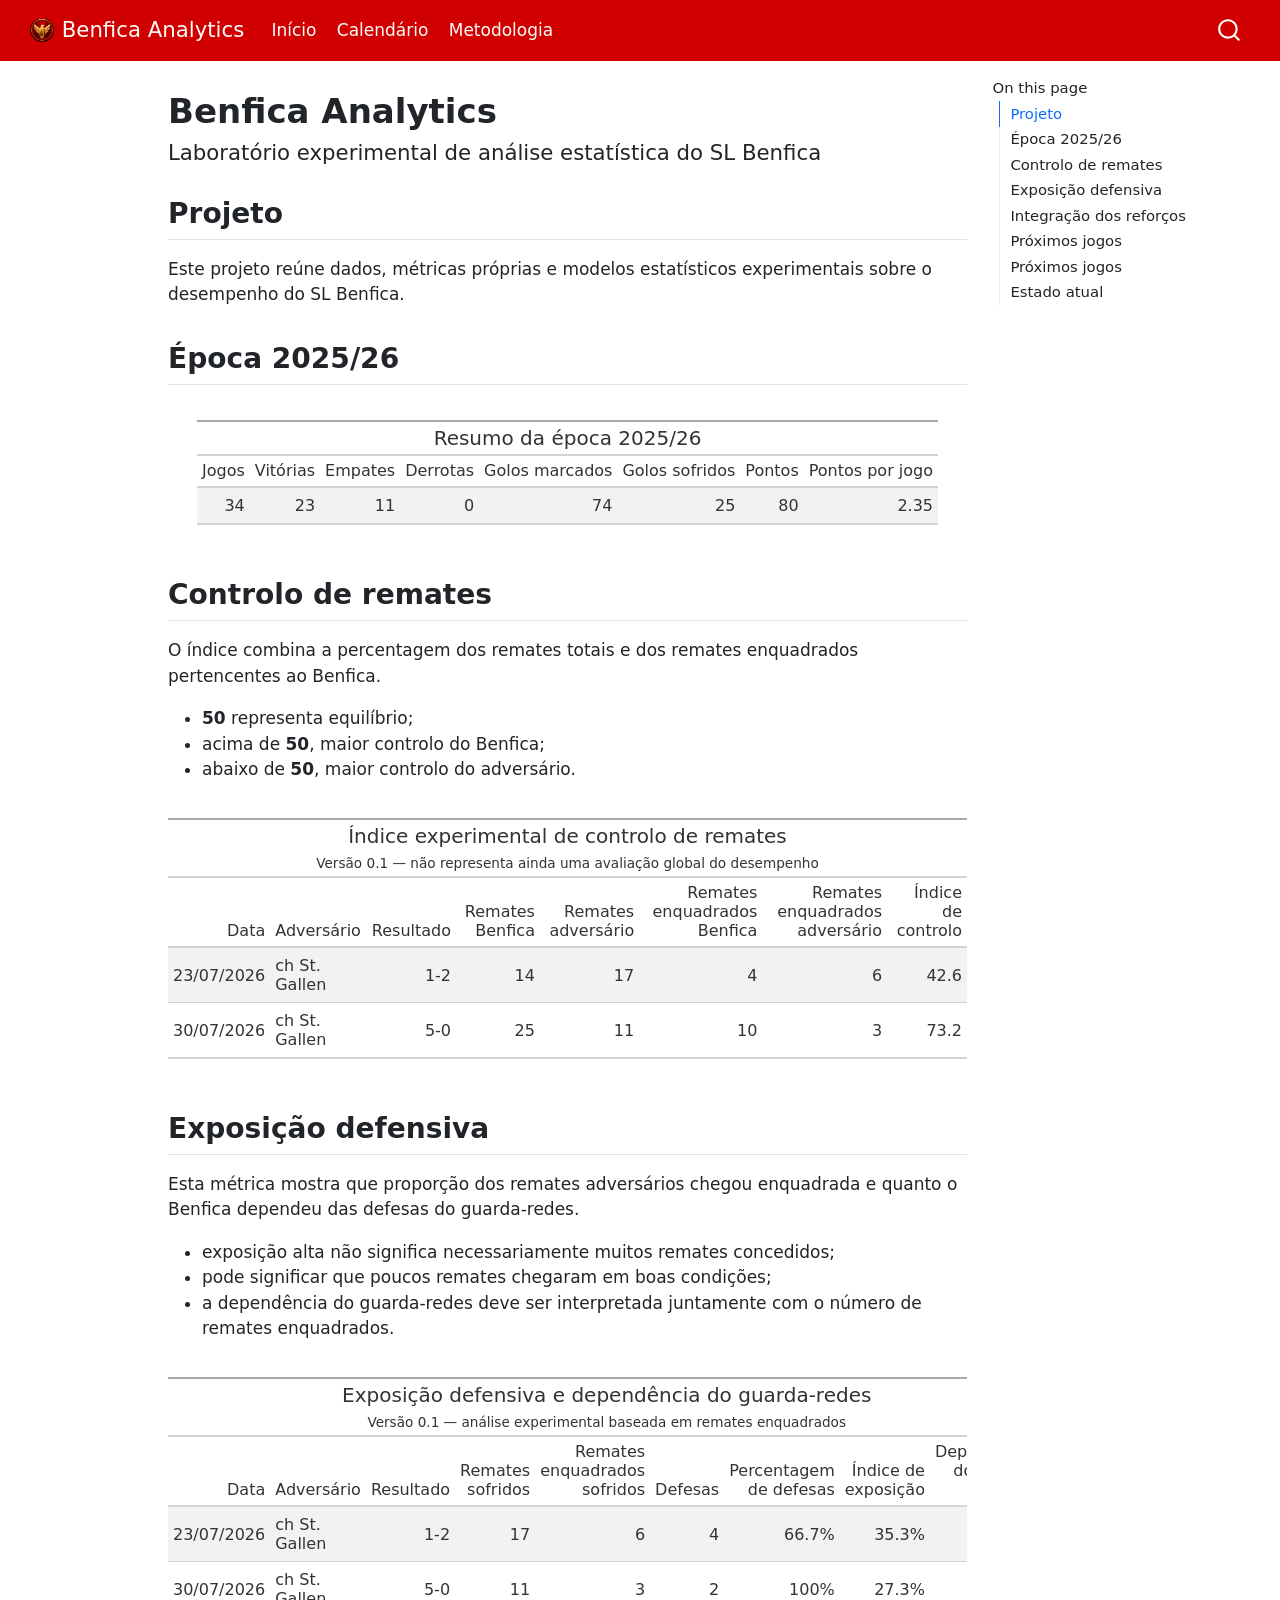
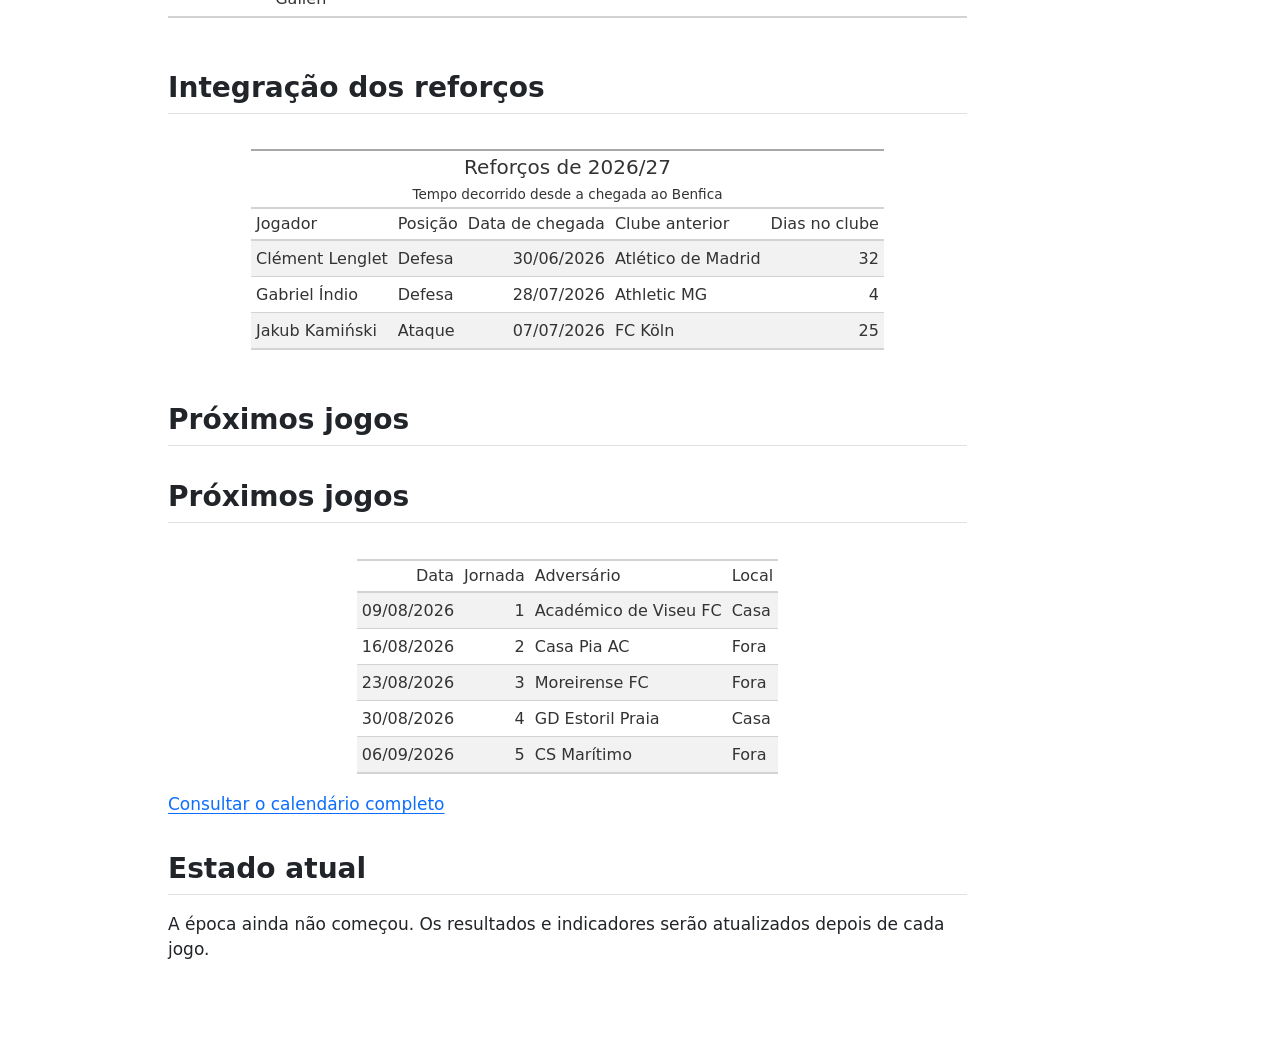
==== commit 315b0dcb: "Add methodology page for experimental metrics" ====
--- a/docs/index.html
+++ b/docs/index.html
@@ -99,6 +99,10 @@
     <a class="nav-link" href="./calendario.html"> 
 <span class="menu-text">Calendário</span></a>
   </li>  
+  <li class="nav-item">
+    <a class="nav-link" href="./metodologia.html"> 
+<span class="menu-text">Metodologia</span></a>
+  </li>  
 </ul>
           </div> <!-- /navcollapse -->
           <div class="quarto-navbar-tools">
@@ -157,23 +161,23 @@
 <h2 class="anchored" data-anchor-id="época-202526">Época 2025/26</h2>
 <div class="cell">
 <div class="cell-output-display">
-<div id="ktneqpmhls" style="padding-left:0px;padding-right:0px;padding-top:10px;padding-bottom:10px;overflow-x:auto;overflow-y:auto;width:auto;height:auto;">
-<style>#ktneqpmhls table {
+<div id="ymzjmavcwn" style="padding-left:0px;padding-right:0px;padding-top:10px;padding-bottom:10px;overflow-x:auto;overflow-y:auto;width:auto;height:auto;">
+<style>#ymzjmavcwn table {
   font-family: system-ui, 'Segoe UI', Roboto, Helvetica, Arial, sans-serif, 'Apple Color Emoji', 'Segoe UI Emoji', 'Segoe UI Symbol', 'Noto Color Emoji';
   -webkit-font-smoothing: antialiased;
   -moz-osx-font-smoothing: grayscale;
 }
 
-#ktneqpmhls thead, #ktneqpmhls tbody, #ktneqpmhls tfoot, #ktneqpmhls tr, #ktneqpmhls td, #ktneqpmhls th {
+#ymzjmavcwn thead, #ymzjmavcwn tbody, #ymzjmavcwn tfoot, #ymzjmavcwn tr, #ymzjmavcwn td, #ymzjmavcwn th {
   border-style: none;
 }
 
-#ktneqpmhls p {
+#ymzjmavcwn p {
   margin: 0;
   padding: 0;
 }
 
-#ktneqpmhls .gt_table {
+#ymzjmavcwn .gt_table {
   display: table;
   border-collapse: collapse;
   line-height: normal;
@@ -199,12 +203,12 @@
   border-left-color: #D3D3D3;
 }
 
-#ktneqpmhls .gt_caption {
+#ymzjmavcwn .gt_caption {
   padding-top: 4px;
   padding-bottom: 4px;
 }
 
-#ktneqpmhls .gt_title {
+#ymzjmavcwn .gt_title {
   color: #333333;
   font-size: 125%;
   font-weight: initial;
@@ -216,7 +220,7 @@
   border-bottom-width: 0;
 }
 
-#ktneqpmhls .gt_subtitle {
+#ymzjmavcwn .gt_subtitle {
   color: #333333;
   font-size: 85%;
   font-weight: initial;
@@ -228,7 +232,7 @@
   border-top-width: 0;
 }
 
-#ktneqpmhls .gt_heading {
+#ymzjmavcwn .gt_heading {
   background-color: #FFFFFF;
   text-align: center;
   border-bottom-color: #FFFFFF;
@@ -240,13 +244,13 @@
   border-right-color: #D3D3D3;
 }
 
-#ktneqpmhls .gt_bottom_border {
-  border-bottom-style: solid;
-  border-bottom-width: 2px;
-  border-bottom-color: #D3D3D3;
-}
-
-#ktneqpmhls .gt_col_headings {
+#ymzjmavcwn .gt_bottom_border {
+  border-bottom-style: solid;
+  border-bottom-width: 2px;
+  border-bottom-color: #D3D3D3;
+}
+
+#ymzjmavcwn .gt_col_headings {
   border-top-style: solid;
   border-top-width: 2px;
   border-top-color: #D3D3D3;
@@ -261,7 +265,7 @@
   border-right-color: #D3D3D3;
 }
 
-#ktneqpmhls .gt_col_heading {
+#ymzjmavcwn .gt_col_heading {
   color: #333333;
   background-color: #FFFFFF;
   font-size: 100%;
@@ -281,7 +285,7 @@
   overflow-x: hidden;
 }
 
-#ktneqpmhls .gt_column_spanner_outer {
+#ymzjmavcwn .gt_column_spanner_outer {
   color: #333333;
   background-color: #FFFFFF;
   font-size: 100%;
@@ -293,15 +297,15 @@
   padding-right: 4px;
 }
 
-#ktneqpmhls .gt_column_spanner_outer:first-child {
+#ymzjmavcwn .gt_column_spanner_outer:first-child {
   padding-left: 0;
 }
 
-#ktneqpmhls .gt_column_spanner_outer:last-child {
+#ymzjmavcwn .gt_column_spanner_outer:last-child {
   padding-right: 0;
 }
 
-#ktneqpmhls .gt_column_spanner {
+#ymzjmavcwn .gt_column_spanner {
   border-bottom-style: solid;
   border-bottom-width: 2px;
   border-bottom-color: #D3D3D3;
@@ -313,11 +317,11 @@
   width: 100%;
 }
 
-#ktneqpmhls .gt_spanner_row {
+#ymzjmavcwn .gt_spanner_row {
   border-bottom-style: hidden;
 }
 
-#ktneqpmhls .gt_group_heading {
+#ymzjmavcwn .gt_group_heading {
   padding-top: 8px;
   padding-bottom: 8px;
   padding-left: 5px;
@@ -343,7 +347,7 @@
   text-align: left;
 }
 
-#ktneqpmhls .gt_empty_group_heading {
+#ymzjmavcwn .gt_empty_group_heading {
   padding: 0.5px;
   color: #333333;
   background-color: #FFFFFF;
@@ -358,15 +362,15 @@
   vertical-align: middle;
 }
 
-#ktneqpmhls .gt_from_md > :first-child {
+#ymzjmavcwn .gt_from_md > :first-child {
   margin-top: 0;
 }
 
-#ktneqpmhls .gt_from_md > :last-child {
+#ymzjmavcwn .gt_from_md > :last-child {
   margin-bottom: 0;
 }
 
-#ktneqpmhls .gt_row {
+#ymzjmavcwn .gt_row {
   padding-top: 8px;
   padding-bottom: 8px;
   padding-left: 5px;
@@ -385,7 +389,7 @@
   overflow-x: hidden;
 }
 
-#ktneqpmhls .gt_stub {
+#ymzjmavcwn .gt_stub {
   color: #333333;
   background-color: #FFFFFF;
   font-size: 100%;
@@ -398,7 +402,7 @@
   padding-right: 5px;
 }
 
-#ktneqpmhls .gt_stub_row_group {
+#ymzjmavcwn .gt_stub_row_group {
   color: #333333;
   background-color: #FFFFFF;
   font-size: 100%;
@@ -412,54 +416,54 @@
   vertical-align: top;
 }
 
-#ktneqpmhls .gt_row_group_first td {
-  border-top-width: 2px;
-}
-
-#ktneqpmhls .gt_row_group_first th {
-  border-top-width: 2px;
-}
-
-#ktneqpmhls .gt_summary_row {
-  color: #333333;
-  background-color: #FFFFFF;
-  text-transform: inherit;
-  padding-top: 8px;
-  padding-bottom: 8px;
-  padding-left: 5px;
-  padding-right: 5px;
-}
-
-#ktneqpmhls .gt_first_summary_row {
-  border-top-style: solid;
-  border-top-color: #D3D3D3;
-}
-
-#ktneqpmhls .gt_first_summary_row.thick {
-  border-top-width: 2px;
-}
-
-#ktneqpmhls .gt_last_summary_row {
-  padding-top: 8px;
-  padding-bottom: 8px;
-  padding-left: 5px;
-  padding-right: 5px;
-  border-bottom-style: solid;
-  border-bottom-width: 2px;
-  border-bottom-color: #D3D3D3;
-}
-
-#ktneqpmhls .gt_grand_summary_row {
-  color: #333333;
-  background-color: #FFFFFF;
-  text-transform: inherit;
-  padding-top: 8px;
-  padding-bottom: 8px;
-  padding-left: 5px;
-  padding-right: 5px;
-}
-
-#ktneqpmhls .gt_first_grand_summary_row {
+#ymzjmavcwn .gt_row_group_first td {
+  border-top-width: 2px;
+}
+
+#ymzjmavcwn .gt_row_group_first th {
+  border-top-width: 2px;
+}
+
+#ymzjmavcwn .gt_summary_row {
+  color: #333333;
+  background-color: #FFFFFF;
+  text-transform: inherit;
+  padding-top: 8px;
+  padding-bottom: 8px;
+  padding-left: 5px;
+  padding-right: 5px;
+}
+
+#ymzjmavcwn .gt_first_summary_row {
+  border-top-style: solid;
+  border-top-color: #D3D3D3;
+}
+
+#ymzjmavcwn .gt_first_summary_row.thick {
+  border-top-width: 2px;
+}
+
+#ymzjmavcwn .gt_last_summary_row {
+  padding-top: 8px;
+  padding-bottom: 8px;
+  padding-left: 5px;
+  padding-right: 5px;
+  border-bottom-style: solid;
+  border-bottom-width: 2px;
+  border-bottom-color: #D3D3D3;
+}
+
+#ymzjmavcwn .gt_grand_summary_row {
+  color: #333333;
+  background-color: #FFFFFF;
+  text-transform: inherit;
+  padding-top: 8px;
+  padding-bottom: 8px;
+  padding-left: 5px;
+  padding-right: 5px;
+}
+
+#ymzjmavcwn .gt_first_grand_summary_row {
   padding-top: 8px;
   padding-bottom: 8px;
   padding-left: 5px;
@@ -469,7 +473,7 @@
   border-top-color: #D3D3D3;
 }
 
-#ktneqpmhls .gt_last_grand_summary_row_top {
+#ymzjmavcwn .gt_last_grand_summary_row_top {
   padding-top: 8px;
   padding-bottom: 8px;
   padding-left: 5px;
@@ -479,20 +483,20 @@
   border-bottom-color: #D3D3D3;
 }
 
-#ktneqpmhls .gt_striped {
+#ymzjmavcwn .gt_striped {
   background-color: rgba(128, 128, 128, 0.05);
 }
 
-#ktneqpmhls .gt_table_body {
-  border-top-style: solid;
-  border-top-width: 2px;
-  border-top-color: #D3D3D3;
-  border-bottom-style: solid;
-  border-bottom-width: 2px;
-  border-bottom-color: #D3D3D3;
-}
-
-#ktneqpmhls .gt_footnotes {
+#ymzjmavcwn .gt_table_body {
+  border-top-style: solid;
+  border-top-width: 2px;
+  border-top-color: #D3D3D3;
+  border-bottom-style: solid;
+  border-bottom-width: 2px;
+  border-bottom-color: #D3D3D3;
+}
+
+#ymzjmavcwn .gt_footnotes {
   color: #333333;
   background-color: #FFFFFF;
   border-bottom-style: none;
@@ -506,7 +510,7 @@
   border-right-color: #D3D3D3;
 }
 
-#ktneqpmhls .gt_footnote {
+#ymzjmavcwn .gt_footnote {
   margin: 0px;
   font-size: 90%;
   padding-top: 4px;
@@ -515,7 +519,7 @@
   padding-right: 5px;
 }
 
-#ktneqpmhls .gt_sourcenotes {
+#ymzjmavcwn .gt_sourcenotes {
   color: #333333;
   background-color: #FFFFFF;
   border-bottom-style: none;
@@ -529,7 +533,7 @@
   border-right-color: #D3D3D3;
 }
 
-#ktneqpmhls .gt_sourcenote {
+#ymzjmavcwn .gt_sourcenote {
   font-size: 90%;
   padding-top: 4px;
   padding-bottom: 4px;
@@ -537,72 +541,72 @@
   padding-right: 5px;
 }
 
-#ktneqpmhls .gt_left {
+#ymzjmavcwn .gt_left {
   text-align: left;
 }
 
-#ktneqpmhls .gt_center {
+#ymzjmavcwn .gt_center {
   text-align: center;
 }
 
-#ktneqpmhls .gt_right {
+#ymzjmavcwn .gt_right {
   text-align: right;
   font-variant-numeric: tabular-nums;
 }
 
-#ktneqpmhls .gt_font_normal {
+#ymzjmavcwn .gt_font_normal {
   font-weight: normal;
 }
 
-#ktneqpmhls .gt_font_bold {
+#ymzjmavcwn .gt_font_bold {
   font-weight: bold;
 }
 
-#ktneqpmhls .gt_font_italic {
+#ymzjmavcwn .gt_font_italic {
   font-style: italic;
 }
 
-#ktneqpmhls .gt_super {
+#ymzjmavcwn .gt_super {
   font-size: 65%;
 }
 
-#ktneqpmhls .gt_footnote_marks {
+#ymzjmavcwn .gt_footnote_marks {
   font-size: 75%;
   vertical-align: 0.4em;
   position: initial;
 }
 
-#ktneqpmhls .gt_asterisk {
+#ymzjmavcwn .gt_asterisk {
   font-size: 100%;
   vertical-align: 0;
 }
 
-#ktneqpmhls .gt_indent_1 {
+#ymzjmavcwn .gt_indent_1 {
   text-indent: 5px;
 }
 
-#ktneqpmhls .gt_indent_2 {
+#ymzjmavcwn .gt_indent_2 {
   text-indent: 10px;
 }
 
-#ktneqpmhls .gt_indent_3 {
+#ymzjmavcwn .gt_indent_3 {
   text-indent: 15px;
 }
 
-#ktneqpmhls .gt_indent_4 {
+#ymzjmavcwn .gt_indent_4 {
   text-indent: 20px;
 }
 
-#ktneqpmhls .gt_indent_5 {
+#ymzjmavcwn .gt_indent_5 {
   text-indent: 25px;
 }
 
-#ktneqpmhls .katex-display {
+#ymzjmavcwn .katex-display {
   display: inline-flex !important;
   margin-bottom: 0.75em !important;
 }
 
-#ktneqpmhls div.Reactable > div.rt-table > div.rt-thead > div.rt-tr.rt-tr-group-header > div.rt-th-group:after {
+#ymzjmavcwn div.Reactable > div.rt-table > div.rt-thead > div.rt-tr.rt-tr-group-header > div.rt-th-group:after {
   height: 0px !important;
 }
 </style>
@@ -651,23 +655,23 @@
 </ul>
 <div class="cell">
 <div class="cell-output-display">
-<div id="tmwucgtave" style="padding-left:0px;padding-right:0px;padding-top:10px;padding-bottom:10px;overflow-x:auto;overflow-y:auto;width:auto;height:auto;">
-<style>#tmwucgtave table {
+<div id="xjylxhyivi" style="padding-left:0px;padding-right:0px;padding-top:10px;padding-bottom:10px;overflow-x:auto;overflow-y:auto;width:auto;height:auto;">
+<style>#xjylxhyivi table {
   font-family: system-ui, 'Segoe UI', Roboto, Helvetica, Arial, sans-serif, 'Apple Color Emoji', 'Segoe UI Emoji', 'Segoe UI Symbol', 'Noto Color Emoji';
   -webkit-font-smoothing: antialiased;
   -moz-osx-font-smoothing: grayscale;
 }
 
-#tmwucgtave thead, #tmwucgtave tbody, #tmwucgtave tfoot, #tmwucgtave tr, #tmwucgtave td, #tmwucgtave th {
+#xjylxhyivi thead, #xjylxhyivi tbody, #xjylxhyivi tfoot, #xjylxhyivi tr, #xjylxhyivi td, #xjylxhyivi th {
   border-style: none;
 }
 
-#tmwucgtave p {
+#xjylxhyivi p {
   margin: 0;
   padding: 0;
 }
 
-#tmwucgtave .gt_table {
+#xjylxhyivi .gt_table {
   display: table;
   border-collapse: collapse;
   line-height: normal;
@@ -693,12 +697,12 @@
   border-left-color: #D3D3D3;
 }
 
-#tmwucgtave .gt_caption {
+#xjylxhyivi .gt_caption {
   padding-top: 4px;
   padding-bottom: 4px;
 }
 
-#tmwucgtave .gt_title {
+#xjylxhyivi .gt_title {
   color: #333333;
   font-size: 125%;
   font-weight: initial;
@@ -710,7 +714,7 @@
   border-bottom-width: 0;
 }
 
-#tmwucgtave .gt_subtitle {
+#xjylxhyivi .gt_subtitle {
   color: #333333;
   font-size: 85%;
   font-weight: initial;
@@ -722,7 +726,7 @@
   border-top-width: 0;
 }
 
-#tmwucgtave .gt_heading {
+#xjylxhyivi .gt_heading {
   background-color: #FFFFFF;
   text-align: center;
   border-bottom-color: #FFFFFF;
@@ -734,13 +738,13 @@
   border-right-color: #D3D3D3;
 }
 
-#tmwucgtave .gt_bottom_border {
-  border-bottom-style: solid;
-  border-bottom-width: 2px;
-  border-bottom-color: #D3D3D3;
-}
-
-#tmwucgtave .gt_col_headings {
+#xjylxhyivi .gt_bottom_border {
+  border-bottom-style: solid;
+  border-bottom-width: 2px;
+  border-bottom-color: #D3D3D3;
+}
+
+#xjylxhyivi .gt_col_headings {
   border-top-style: solid;
   border-top-width: 2px;
   border-top-color: #D3D3D3;
@@ -755,7 +759,7 @@
   border-right-color: #D3D3D3;
 }
 
-#tmwucgtave .gt_col_heading {
+#xjylxhyivi .gt_col_heading {
   color: #333333;
   background-color: #FFFFFF;
   font-size: 100%;
@@ -775,7 +779,7 @@
   overflow-x: hidden;
 }
 
-#tmwucgtave .gt_column_spanner_outer {
+#xjylxhyivi .gt_column_spanner_outer {
   color: #333333;
   background-color: #FFFFFF;
   font-size: 100%;
@@ -787,15 +791,15 @@
   padding-right: 4px;
 }
 
-#tmwucgtave .gt_column_spanner_outer:first-child {
+#xjylxhyivi .gt_column_spanner_outer:first-child {
   padding-left: 0;
 }
 
-#tmwucgtave .gt_column_spanner_outer:last-child {
+#xjylxhyivi .gt_column_spanner_outer:last-child {
   padding-right: 0;
 }
 
-#tmwucgtave .gt_column_spanner {
+#xjylxhyivi .gt_column_spanner {
   border-bottom-style: solid;
   border-bottom-width: 2px;
   border-bottom-color: #D3D3D3;
@@ -807,11 +811,11 @@
   width: 100%;
 }
 
-#tmwucgtave .gt_spanner_row {
+#xjylxhyivi .gt_spanner_row {
   border-bottom-style: hidden;
 }
 
-#tmwucgtave .gt_group_heading {
+#xjylxhyivi .gt_group_heading {
   padding-top: 8px;
   padding-bottom: 8px;
   padding-left: 5px;
@@ -837,7 +841,7 @@
   text-align: left;
 }
 
-#tmwucgtave .gt_empty_group_heading {
+#xjylxhyivi .gt_empty_group_heading {
   padding: 0.5px;
   color: #333333;
   background-color: #FFFFFF;
@@ -852,15 +856,15 @@
   vertical-align: middle;
 }
 
-#tmwucgtave .gt_from_md > :first-child {
+#xjylxhyivi .gt_from_md > :first-child {
   margin-top: 0;
 }
 
-#tmwucgtave .gt_from_md > :last-child {
+#xjylxhyivi .gt_from_md > :last-child {
   margin-bottom: 0;
 }
 
-#tmwucgtave .gt_row {
+#xjylxhyivi .gt_row {
   padding-top: 8px;
   padding-bottom: 8px;
   padding-left: 5px;
@@ -879,7 +883,7 @@
   overflow-x: hidden;
 }
 
-#tmwucgtave .gt_stub {
+#xjylxhyivi .gt_stub {
   color: #333333;
   background-color: #FFFFFF;
   font-size: 100%;
@@ -892,7 +896,7 @@
   padding-right: 5px;
 }
 
-#tmwucgtave .gt_stub_row_group {
+#xjylxhyivi .gt_stub_row_group {
   color: #333333;
   background-color: #FFFFFF;
   font-size: 100%;
@@ -906,54 +910,54 @@
   vertical-align: top;
 }
 
-#tmwucgtave .gt_row_group_first td {
-  border-top-width: 2px;
-}
-
-#tmwucgtave .gt_row_group_first th {
-  border-top-width: 2px;
-}
-
-#tmwucgtave .gt_summary_row {
-  color: #333333;
-  background-color: #FFFFFF;
-  text-transform: inherit;
-  padding-top: 8px;
-  padding-bottom: 8px;
-  padding-left: 5px;
-  padding-right: 5px;
-}
-
-#tmwucgtave .gt_first_summary_row {
-  border-top-style: solid;
-  border-top-color: #D3D3D3;
-}
-
-#tmwucgtave .gt_first_summary_row.thick {
-  border-top-width: 2px;
-}
-
-#tmwucgtave .gt_last_summary_row {
-  padding-top: 8px;
-  padding-bottom: 8px;
-  padding-left: 5px;
-  padding-right: 5px;
-  border-bottom-style: solid;
-  border-bottom-width: 2px;
-  border-bottom-color: #D3D3D3;
-}
-
-#tmwucgtave .gt_grand_summary_row {
-  color: #333333;
-  background-color: #FFFFFF;
-  text-transform: inherit;
-  padding-top: 8px;
-  padding-bottom: 8px;
-  padding-left: 5px;
-  padding-right: 5px;
-}
-
-#tmwucgtave .gt_first_grand_summary_row {
+#xjylxhyivi .gt_row_group_first td {
+  border-top-width: 2px;
+}
+
+#xjylxhyivi .gt_row_group_first th {
+  border-top-width: 2px;
+}
+
+#xjylxhyivi .gt_summary_row {
+  color: #333333;
+  background-color: #FFFFFF;
+  text-transform: inherit;
+  padding-top: 8px;
+  padding-bottom: 8px;
+  padding-left: 5px;
+  padding-right: 5px;
+}
+
+#xjylxhyivi .gt_first_summary_row {
+  border-top-style: solid;
+  border-top-color: #D3D3D3;
+}
+
+#xjylxhyivi .gt_first_summary_row.thick {
+  border-top-width: 2px;
+}
+
+#xjylxhyivi .gt_last_summary_row {
+  padding-top: 8px;
+  padding-bottom: 8px;
+  padding-left: 5px;
+  padding-right: 5px;
+  border-bottom-style: solid;
+  border-bottom-width: 2px;
+  border-bottom-color: #D3D3D3;
+}
+
+#xjylxhyivi .gt_grand_summary_row {
+  color: #333333;
+  background-color: #FFFFFF;
+  text-transform: inherit;
+  padding-top: 8px;
+  padding-bottom: 8px;
+  padding-left: 5px;
+  padding-right: 5px;
+}
+
+#xjylxhyivi .gt_first_grand_summary_row {
   padding-top: 8px;
   padding-bottom: 8px;
   padding-left: 5px;
@@ -963,7 +967,7 @@
   border-top-color: #D3D3D3;
 }
 
-#tmwucgtave .gt_last_grand_summary_row_top {
+#xjylxhyivi .gt_last_grand_summary_row_top {
   padding-top: 8px;
   padding-bottom: 8px;
   padding-left: 5px;
@@ -973,20 +977,20 @@
   border-bottom-color: #D3D3D3;
 }
 
-#tmwucgtave .gt_striped {
+#xjylxhyivi .gt_striped {
   background-color: rgba(128, 128, 128, 0.05);
 }
 
-#tmwucgtave .gt_table_body {
-  border-top-style: solid;
-  border-top-width: 2px;
-  border-top-color: #D3D3D3;
-  border-bottom-style: solid;
-  border-bottom-width: 2px;
-  border-bottom-color: #D3D3D3;
-}
-
-#tmwucgtave .gt_footnotes {
+#xjylxhyivi .gt_table_body {
+  border-top-style: solid;
+  border-top-width: 2px;
+  border-top-color: #D3D3D3;
+  border-bottom-style: solid;
+  border-bottom-width: 2px;
+  border-bottom-color: #D3D3D3;
+}
+
+#xjylxhyivi .gt_footnotes {
   color: #333333;
   background-color: #FFFFFF;
   border-bottom-style: none;
@@ -1000,7 +1004,7 @@
   border-right-color: #D3D3D3;
 }
 
-#tmwucgtave .gt_footnote {
+#xjylxhyivi .gt_footnote {
   margin: 0px;
   font-size: 90%;
   padding-top: 4px;
@@ -1009,7 +1013,7 @@
   padding-right: 5px;
 }
 
-#tmwucgtave .gt_sourcenotes {
+#xjylxhyivi .gt_sourcenotes {
   color: #333333;
   background-color: #FFFFFF;
   border-bottom-style: none;
@@ -1023,7 +1027,7 @@
   border-right-color: #D3D3D3;
 }
 
-#tmwucgtave .gt_sourcenote {
+#xjylxhyivi .gt_sourcenote {
   font-size: 90%;
   padding-top: 4px;
   padding-bottom: 4px;
@@ -1031,72 +1035,72 @@
   padding-right: 5px;
 }
 
-#tmwucgtave .gt_left {
+#xjylxhyivi .gt_left {
   text-align: left;
 }
 
-#tmwucgtave .gt_center {
+#xjylxhyivi .gt_center {
   text-align: center;
 }
 
-#tmwucgtave .gt_right {
+#xjylxhyivi .gt_right {
   text-align: right;
   font-variant-numeric: tabular-nums;
 }
 
-#tmwucgtave .gt_font_normal {
+#xjylxhyivi .gt_font_normal {
   font-weight: normal;
 }
 
-#tmwucgtave .gt_font_bold {
+#xjylxhyivi .gt_font_bold {
   font-weight: bold;
 }
 
-#tmwucgtave .gt_font_italic {
+#xjylxhyivi .gt_font_italic {
   font-style: italic;
 }
 
-#tmwucgtave .gt_super {
+#xjylxhyivi .gt_super {
   font-size: 65%;
 }
 
-#tmwucgtave .gt_footnote_marks {
+#xjylxhyivi .gt_footnote_marks {
   font-size: 75%;
   vertical-align: 0.4em;
   position: initial;
 }
 
-#tmwucgtave .gt_asterisk {
+#xjylxhyivi .gt_asterisk {
   font-size: 100%;
   vertical-align: 0;
 }
 
-#tmwucgtave .gt_indent_1 {
+#xjylxhyivi .gt_indent_1 {
   text-indent: 5px;
 }
 
-#tmwucgtave .gt_indent_2 {
+#xjylxhyivi .gt_indent_2 {
   text-indent: 10px;
 }
 
-#tmwucgtave .gt_indent_3 {
+#xjylxhyivi .gt_indent_3 {
   text-indent: 15px;
 }
 
-#tmwucgtave .gt_indent_4 {
+#xjylxhyivi .gt_indent_4 {
   text-indent: 20px;
 }
 
-#tmwucgtave .gt_indent_5 {
+#xjylxhyivi .gt_indent_5 {
   text-indent: 25px;
 }
 
-#tmwucgtave .katex-display {
+#xjylxhyivi .katex-display {
   display: inline-flex !important;
   margin-bottom: 0.75em !important;
 }
 
-#tmwucgtave div.Reactable > div.rt-table > div.rt-thead > div.rt-tr.rt-tr-group-header > div.rt-th-group:after {
+#xjylxhyivi div.Reactable > div.rt-table > div.rt-thead > div.rt-tr.rt-tr-group-header > div.rt-th-group:after {
   height: 0px !important;
 }
 </style>
@@ -1158,23 +1162,23 @@
 </ul>
 <div class="cell">
 <div class="cell-output-display">
-<div id="qmvgewgphm" style="padding-left:0px;padding-right:0px;padding-top:10px;padding-bottom:10px;overflow-x:auto;overflow-y:auto;width:auto;height:auto;">
-<style>#qmvgewgphm table {
+<div id="oiuplkoqqz" style="padding-left:0px;padding-right:0px;padding-top:10px;padding-bottom:10px;overflow-x:auto;overflow-y:auto;width:auto;height:auto;">
+<style>#oiuplkoqqz table {
   font-family: system-ui, 'Segoe UI', Roboto, Helvetica, Arial, sans-serif, 'Apple Color Emoji', 'Segoe UI Emoji', 'Segoe UI Symbol', 'Noto Color Emoji';
   -webkit-font-smoothing: antialiased;
   -moz-osx-font-smoothing: grayscale;
 }
 
-#qmvgewgphm thead, #qmvgewgphm tbody, #qmvgewgphm tfoot, #qmvgewgphm tr, #qmvgewgphm td, #qmvgewgphm th {
+#oiuplkoqqz thead, #oiuplkoqqz tbody, #oiuplkoqqz tfoot, #oiuplkoqqz tr, #oiuplkoqqz td, #oiuplkoqqz th {
   border-style: none;
 }
 
-#qmvgewgphm p {
+#oiuplkoqqz p {
   margin: 0;
   padding: 0;
 }
 
-#qmvgewgphm .gt_table {
+#oiuplkoqqz .gt_table {
   display: table;
   border-collapse: collapse;
   line-height: normal;
@@ -1200,12 +1204,12 @@
   border-left-color: #D3D3D3;
 }
 
-#qmvgewgphm .gt_caption {
+#oiuplkoqqz .gt_caption {
   padding-top: 4px;
   padding-bottom: 4px;
 }
 
-#qmvgewgphm .gt_title {
+#oiuplkoqqz .gt_title {
   color: #333333;
   font-size: 125%;
   font-weight: initial;
@@ -1217,7 +1221,7 @@
   border-bottom-width: 0;
 }
 
-#qmvgewgphm .gt_subtitle {
+#oiuplkoqqz .gt_subtitle {
   color: #333333;
   font-size: 85%;
   font-weight: initial;
@@ -1229,7 +1233,7 @@
   border-top-width: 0;
 }
 
-#qmvgewgphm .gt_heading {
+#oiuplkoqqz .gt_heading {
   background-color: #FFFFFF;
   text-align: center;
   border-bottom-color: #FFFFFF;
@@ -1241,13 +1245,13 @@
   border-right-color: #D3D3D3;
 }
 
-#qmvgewgphm .gt_bottom_border {
-  border-bottom-style: solid;
-  border-bottom-width: 2px;
-  border-bottom-color: #D3D3D3;
-}
-
-#qmvgewgphm .gt_col_headings {
+#oiuplkoqqz .gt_bottom_border {
+  border-bottom-style: solid;
+  border-bottom-width: 2px;
+  border-bottom-color: #D3D3D3;
+}
+
+#oiuplkoqqz .gt_col_headings {
   border-top-style: solid;
   border-top-width: 2px;
   border-top-color: #D3D3D3;
@@ -1262,7 +1266,7 @@
   border-right-color: #D3D3D3;
 }
 
-#qmvgewgphm .gt_col_heading {
+#oiuplkoqqz .gt_col_heading {
   color: #333333;
   background-color: #FFFFFF;
   font-size: 100%;
@@ -1282,7 +1286,7 @@
   overflow-x: hidden;
 }
 
-#qmvgewgphm .gt_column_spanner_outer {
+#oiuplkoqqz .gt_column_spanner_outer {
   color: #333333;
   background-color: #FFFFFF;
   font-size: 100%;
@@ -1294,15 +1298,15 @@
   padding-right: 4px;
 }
 
-#qmvgewgphm .gt_column_spanner_outer:first-child {
+#oiuplkoqqz .gt_column_spanner_outer:first-child {
   padding-left: 0;
 }
 
-#qmvgewgphm .gt_column_spanner_outer:last-child {
+#oiuplkoqqz .gt_column_spanner_outer:last-child {
   padding-right: 0;
 }
 
-#qmvgewgphm .gt_column_spanner {
+#oiuplkoqqz .gt_column_spanner {
   border-bottom-style: solid;
   border-bottom-width: 2px;
   border-bottom-color: #D3D3D3;
@@ -1314,11 +1318,11 @@
   width: 100%;
 }
 
-#qmvgewgphm .gt_spanner_row {
+#oiuplkoqqz .gt_spanner_row {
   border-bottom-style: hidden;
 }
 
-#qmvgewgphm .gt_group_heading {
+#oiuplkoqqz .gt_group_heading {
   padding-top: 8px;
   padding-bottom: 8px;
   padding-left: 5px;
@@ -1344,7 +1348,7 @@
   text-align: left;
 }
 
-#qmvgewgphm .gt_empty_group_heading {
+#oiuplkoqqz .gt_empty_group_heading {
   padding: 0.5px;
   color: #333333;
   background-color: #FFFFFF;
@@ -1359,15 +1363,15 @@
   vertical-align: middle;
 }
 
-#qmvgewgphm .gt_from_md > :first-child {
+#oiuplkoqqz .gt_from_md > :first-child {
   margin-top: 0;
 }
 
-#qmvgewgphm .gt_from_md > :last-child {
+#oiuplkoqqz .gt_from_md > :last-child {
   margin-bottom: 0;
 }
 
-#qmvgewgphm .gt_row {
+#oiuplkoqqz .gt_row {
   padding-top: 8px;
   padding-bottom: 8px;
   padding-left: 5px;
@@ -1386,7 +1390,7 @@
   overflow-x: hidden;
 }
 
-#qmvgewgphm .gt_stub {
+#oiuplkoqqz .gt_stub {
   color: #333333;
   background-color: #FFFFFF;
   font-size: 100%;
@@ -1399,7 +1403,7 @@
   padding-right: 5px;
 }
 
-#qmvgewgphm .gt_stub_row_group {
+#oiuplkoqqz .gt_stub_row_group {
   color: #333333;
   background-color: #FFFFFF;
   font-size: 100%;
@@ -1413,54 +1417,54 @@
   vertical-align: top;
 }
 
-#qmvgewgphm .gt_row_group_first td {
-  border-top-width: 2px;
-}
-
-#qmvgewgphm .gt_row_group_first th {
-  border-top-width: 2px;
-}
-
-#qmvgewgphm .gt_summary_row {
-  color: #333333;
-  background-color: #FFFFFF;
-  text-transform: inherit;
-  padding-top: 8px;
-  padding-bottom: 8px;
-  padding-left: 5px;
-  padding-right: 5px;
-}
-
-#qmvgewgphm .gt_first_summary_row {
-  border-top-style: solid;
-  border-top-color: #D3D3D3;
-}
-
-#qmvgewgphm .gt_first_summary_row.thick {
-  border-top-width: 2px;
-}
-
-#qmvgewgphm .gt_last_summary_row {
-  padding-top: 8px;
-  padding-bottom: 8px;
-  padding-left: 5px;
-  padding-right: 5px;
-  border-bottom-style: solid;
-  border-bottom-width: 2px;
-  border-bottom-color: #D3D3D3;
-}
-
-#qmvgewgphm .gt_grand_summary_row {
-  color: #333333;
-  background-color: #FFFFFF;
-  text-transform: inherit;
-  padding-top: 8px;
-  padding-bottom: 8px;
-  padding-left: 5px;
-  padding-right: 5px;
-}
-
-#qmvgewgphm .gt_first_grand_summary_row {
+#oiuplkoqqz .gt_row_group_first td {
+  border-top-width: 2px;
+}
+
+#oiuplkoqqz .gt_row_group_first th {
+  border-top-width: 2px;
+}
+
+#oiuplkoqqz .gt_summary_row {
+  color: #333333;
+  background-color: #FFFFFF;
+  text-transform: inherit;
+  padding-top: 8px;
+  padding-bottom: 8px;
+  padding-left: 5px;
+  padding-right: 5px;
+}
+
+#oiuplkoqqz .gt_first_summary_row {
+  border-top-style: solid;
+  border-top-color: #D3D3D3;
+}
+
+#oiuplkoqqz .gt_first_summary_row.thick {
+  border-top-width: 2px;
+}
+
+#oiuplkoqqz .gt_last_summary_row {
+  padding-top: 8px;
+  padding-bottom: 8px;
+  padding-left: 5px;
+  padding-right: 5px;
+  border-bottom-style: solid;
+  border-bottom-width: 2px;
+  border-bottom-color: #D3D3D3;
+}
+
+#oiuplkoqqz .gt_grand_summary_row {
+  color: #333333;
+  background-color: #FFFFFF;
+  text-transform: inherit;
+  padding-top: 8px;
+  padding-bottom: 8px;
+  padding-left: 5px;
+  padding-right: 5px;
+}
+
+#oiuplkoqqz .gt_first_grand_summary_row {
   padding-top: 8px;
   padding-bottom: 8px;
   padding-left: 5px;
@@ -1470,7 +1474,7 @@
   border-top-color: #D3D3D3;
 }
 
-#qmvgewgphm .gt_last_grand_summary_row_top {
+#oiuplkoqqz .gt_last_grand_summary_row_top {
   padding-top: 8px;
   padding-bottom: 8px;
   padding-left: 5px;
@@ -1480,20 +1484,20 @@
   border-bottom-color: #D3D3D3;
 }
 
-#qmvgewgphm .gt_striped {
+#oiuplkoqqz .gt_striped {
   background-color: rgba(128, 128, 128, 0.05);
 }
 
-#qmvgewgphm .gt_table_body {
-  border-top-style: solid;
-  border-top-width: 2px;
-  border-top-color: #D3D3D3;
-  border-bottom-style: solid;
-  border-bottom-width: 2px;
-  border-bottom-color: #D3D3D3;
-}
-
-#qmvgewgphm .gt_footnotes {
+#oiuplkoqqz .gt_table_body {
+  border-top-style: solid;
+  border-top-width: 2px;
+  border-top-color: #D3D3D3;
+  border-bottom-style: solid;
+  border-bottom-width: 2px;
+  border-bottom-color: #D3D3D3;
+}
+
+#oiuplkoqqz .gt_footnotes {
   color: #333333;
   background-color: #FFFFFF;
   border-bottom-style: none;
@@ -1507,7 +1511,7 @@
   border-right-color: #D3D3D3;
 }
 
-#qmvgewgphm .gt_footnote {
+#oiuplkoqqz .gt_footnote {
   margin: 0px;
   font-size: 90%;
   padding-top: 4px;
@@ -1516,7 +1520,7 @@
   padding-right: 5px;
 }
 
-#qmvgewgphm .gt_sourcenotes {
+#oiuplkoqqz .gt_sourcenotes {
   color: #333333;
   background-color: #FFFFFF;
   border-bottom-style: none;
@@ -1530,7 +1534,7 @@
   border-right-color: #D3D3D3;
 }
 
-#qmvgewgphm .gt_sourcenote {
+#oiuplkoqqz .gt_sourcenote {
   font-size: 90%;
   padding-top: 4px;
   padding-bottom: 4px;
@@ -1538,72 +1542,72 @@
   padding-right: 5px;
 }
 
-#qmvgewgphm .gt_left {
+#oiuplkoqqz .gt_left {
   text-align: left;
 }
 
-#qmvgewgphm .gt_center {
+#oiuplkoqqz .gt_center {
   text-align: center;
 }
 
-#qmvgewgphm .gt_right {
+#oiuplkoqqz .gt_right {
   text-align: right;
   font-variant-numeric: tabular-nums;
 }
 
-#qmvgewgphm .gt_font_normal {
+#oiuplkoqqz .gt_font_normal {
   font-weight: normal;
 }
 
-#qmvgewgphm .gt_font_bold {
+#oiuplkoqqz .gt_font_bold {
   font-weight: bold;
 }
 
-#qmvgewgphm .gt_font_italic {
+#oiuplkoqqz .gt_font_italic {
   font-style: italic;
 }
 
-#qmvgewgphm .gt_super {
+#oiuplkoqqz .gt_super {
   font-size: 65%;
 }
 
-#qmvgewgphm .gt_footnote_marks {
+#oiuplkoqqz .gt_footnote_marks {
   font-size: 75%;
   vertical-align: 0.4em;
   position: initial;
 }
 
-#qmvgewgphm .gt_asterisk {
+#oiuplkoqqz .gt_asterisk {
   font-size: 100%;
   vertical-align: 0;
 }
 
-#qmvgewgphm .gt_indent_1 {
+#oiuplkoqqz .gt_indent_1 {
   text-indent: 5px;
 }
 
-#qmvgewgphm .gt_indent_2 {
+#oiuplkoqqz .gt_indent_2 {
   text-indent: 10px;
 }
 
-#qmvgewgphm .gt_indent_3 {
+#oiuplkoqqz .gt_indent_3 {
   text-indent: 15px;
 }
 
-#qmvgewgphm .gt_indent_4 {
+#oiuplkoqqz .gt_indent_4 {
   text-indent: 20px;
 }
 
-#qmvgewgphm .gt_indent_5 {
+#oiuplkoqqz .gt_indent_5 {
   text-indent: 25px;
 }
 
-#qmvgewgphm .katex-display {
+#oiuplkoqqz .katex-display {
   display: inline-flex !important;
   margin-bottom: 0.75em !important;
 }
 
-#qmvgewgphm div.Reactable > div.rt-table > div.rt-thead > div.rt-tr.rt-tr-group-header > div.rt-th-group:after {
+#oiuplkoqqz div.Reactable > div.rt-table > div.rt-thead > div.rt-tr.rt-tr-group-header > div.rt-th-group:after {
   height: 0px !important;
 }
 </style>
@@ -1662,23 +1666,23 @@
 <h2 class="anchored" data-anchor-id="integração-dos-reforços">Integração dos reforços</h2>
 <div class="cell">
 <div class="cell-output-display">
-<div id="crxwrstgtt" style="padding-left:0px;padding-right:0px;padding-top:10px;padding-bottom:10px;overflow-x:auto;overflow-y:auto;width:auto;height:auto;">
-<style>#crxwrstgtt table {
+<div id="szezfrtsur" style="padding-left:0px;padding-right:0px;padding-top:10px;padding-bottom:10px;overflow-x:auto;overflow-y:auto;width:auto;height:auto;">
+<style>#szezfrtsur table {
   font-family: system-ui, 'Segoe UI', Roboto, Helvetica, Arial, sans-serif, 'Apple Color Emoji', 'Segoe UI Emoji', 'Segoe UI Symbol', 'Noto Color Emoji';
   -webkit-font-smoothing: antialiased;
   -moz-osx-font-smoothing: grayscale;
 }
 
-#crxwrstgtt thead, #crxwrstgtt tbody, #crxwrstgtt tfoot, #crxwrstgtt tr, #crxwrstgtt td, #crxwrstgtt th {
+#szezfrtsur thead, #szezfrtsur tbody, #szezfrtsur tfoot, #szezfrtsur tr, #szezfrtsur td, #szezfrtsur th {
   border-style: none;
 }
 
-#crxwrstgtt p {
+#szezfrtsur p {
   margin: 0;
   padding: 0;
 }
 
-#crxwrstgtt .gt_table {
+#szezfrtsur .gt_table {
   display: table;
   border-collapse: collapse;
   line-height: normal;
@@ -1704,12 +1708,12 @@
   border-left-color: #D3D3D3;
 }
 
-#crxwrstgtt .gt_caption {
+#szezfrtsur .gt_caption {
   padding-top: 4px;
   padding-bottom: 4px;
 }
 
-#crxwrstgtt .gt_title {
+#szezfrtsur .gt_title {
   color: #333333;
   font-size: 125%;
   font-weight: initial;
@@ -1721,7 +1725,7 @@
   border-bottom-width: 0;
 }
 
-#crxwrstgtt .gt_subtitle {
+#szezfrtsur .gt_subtitle {
   color: #333333;
   font-size: 85%;
   font-weight: initial;
@@ -1733,7 +1737,7 @@
   border-top-width: 0;
 }
 
-#crxwrstgtt .gt_heading {
+#szezfrtsur .gt_heading {
   background-color: #FFFFFF;
   text-align: center;
   border-bottom-color: #FFFFFF;
@@ -1745,13 +1749,13 @@
   border-right-color: #D3D3D3;
 }
 
-#crxwrstgtt .gt_bottom_border {
-  border-bottom-style: solid;
-  border-bottom-width: 2px;
-  border-bottom-color: #D3D3D3;
-}
-
-#crxwrstgtt .gt_col_headings {
+#szezfrtsur .gt_bottom_border {
+  border-bottom-style: solid;
+  border-bottom-width: 2px;
+  border-bottom-color: #D3D3D3;
+}
+
+#szezfrtsur .gt_col_headings {
   border-top-style: solid;
   border-top-width: 2px;
   border-top-color: #D3D3D3;
@@ -1766,7 +1770,7 @@
   border-right-color: #D3D3D3;
 }
 
-#crxwrstgtt .gt_col_heading {
+#szezfrtsur .gt_col_heading {
   color: #333333;
   background-color: #FFFFFF;
   font-size: 100%;
@@ -1786,7 +1790,7 @@
   overflow-x: hidden;
 }
 
-#crxwrstgtt .gt_column_spanner_outer {
+#szezfrtsur .gt_column_spanner_outer {
   color: #333333;
   background-color: #FFFFFF;
   font-size: 100%;
@@ -1798,15 +1802,15 @@
   padding-right: 4px;
 }
 
-#crxwrstgtt .gt_column_spanner_outer:first-child {
+#szezfrtsur .gt_column_spanner_outer:first-child {
   padding-left: 0;
 }
 
-#crxwrstgtt .gt_column_spanner_outer:last-child {
+#szezfrtsur .gt_column_spanner_outer:last-child {
   padding-right: 0;
 }
 
-#crxwrstgtt .gt_column_spanner {
+#szezfrtsur .gt_column_spanner {
   border-bottom-style: solid;
   border-bottom-width: 2px;
   border-bottom-color: #D3D3D3;
@@ -1818,11 +1822,11 @@
   width: 100%;
 }
 
-#crxwrstgtt .gt_spanner_row {
+#szezfrtsur .gt_spanner_row {
   border-bottom-style: hidden;
 }
 
-#crxwrstgtt .gt_group_heading {
+#szezfrtsur .gt_group_heading {
   padding-top: 8px;
   padding-bottom: 8px;
   padding-left: 5px;
@@ -1848,7 +1852,7 @@
   text-align: left;
 }
 
-#crxwrstgtt .gt_empty_group_heading {
+#szezfrtsur .gt_empty_group_heading {
   padding: 0.5px;
   color: #333333;
   background-color: #FFFFFF;
@@ -1863,15 +1867,15 @@
   vertical-align: middle;
 }
 
-#crxwrstgtt .gt_from_md > :first-child {
+#szezfrtsur .gt_from_md > :first-child {
   margin-top: 0;
 }
 
-#crxwrstgtt .gt_from_md > :last-child {
+#szezfrtsur .gt_from_md > :last-child {
   margin-bottom: 0;
 }
 
-#crxwrstgtt .gt_row {
+#szezfrtsur .gt_row {
   padding-top: 8px;
   padding-bottom: 8px;
   padding-left: 5px;
@@ -1890,7 +1894,7 @@
   overflow-x: hidden;
 }
 
-#crxwrstgtt .gt_stub {
+#szezfrtsur .gt_stub {
   color: #333333;
   background-color: #FFFFFF;
   font-size: 100%;
@@ -1903,7 +1907,7 @@
   padding-right: 5px;
 }
 
-#crxwrstgtt .gt_stub_row_group {
+#szezfrtsur .gt_stub_row_group {
   color: #333333;
   background-color: #FFFFFF;
   font-size: 100%;
@@ -1917,54 +1921,54 @@
   vertical-align: top;
 }
 
-#crxwrstgtt .gt_row_group_first td {
-  border-top-width: 2px;
-}
-
-#crxwrstgtt .gt_row_group_first th {
-  border-top-width: 2px;
-}
-
-#crxwrstgtt .gt_summary_row {
-  color: #333333;
-  background-color: #FFFFFF;
-  text-transform: inherit;
-  padding-top: 8px;
-  padding-bottom: 8px;
-  padding-left: 5px;
-  padding-right: 5px;
-}
-
-#crxwrstgtt .gt_first_summary_row {
-  border-top-style: solid;
-  border-top-color: #D3D3D3;
-}
-
-#crxwrstgtt .gt_first_summary_row.thick {
-  border-top-width: 2px;
-}
-
-#crxwrstgtt .gt_last_summary_row {
-  padding-top: 8px;
-  padding-bottom: 8px;
-  padding-left: 5px;
-  padding-right: 5px;
-  border-bottom-style: solid;
-  border-bottom-width: 2px;
-  border-bottom-color: #D3D3D3;
-}
-
-#crxwrstgtt .gt_grand_summary_row {
-  color: #333333;
-  background-color: #FFFFFF;
-  text-transform: inherit;
-  padding-top: 8px;
-  padding-bottom: 8px;
-  padding-left: 5px;
-  padding-right: 5px;
-}
-
-#crxwrstgtt .gt_first_grand_summary_row {
+#szezfrtsur .gt_row_group_first td {
+  border-top-width: 2px;
+}
+
+#szezfrtsur .gt_row_group_first th {
+  border-top-width: 2px;
+}
+
+#szezfrtsur .gt_summary_row {
+  color: #333333;
+  background-color: #FFFFFF;
+  text-transform: inherit;
+  padding-top: 8px;
+  padding-bottom: 8px;
+  padding-left: 5px;
+  padding-right: 5px;
+}
+
+#szezfrtsur .gt_first_summary_row {
+  border-top-style: solid;
+  border-top-color: #D3D3D3;
+}
+
+#szezfrtsur .gt_first_summary_row.thick {
+  border-top-width: 2px;
+}
+
+#szezfrtsur .gt_last_summary_row {
+  padding-top: 8px;
+  padding-bottom: 8px;
+  padding-left: 5px;
+  padding-right: 5px;
+  border-bottom-style: solid;
+  border-bottom-width: 2px;
+  border-bottom-color: #D3D3D3;
+}
+
+#szezfrtsur .gt_grand_summary_row {
+  color: #333333;
+  background-color: #FFFFFF;
+  text-transform: inherit;
+  padding-top: 8px;
+  padding-bottom: 8px;
+  padding-left: 5px;
+  padding-right: 5px;
+}
+
+#szezfrtsur .gt_first_grand_summary_row {
   padding-top: 8px;
   padding-bottom: 8px;
   padding-left: 5px;
@@ -1974,7 +1978,7 @@
   border-top-color: #D3D3D3;
 }
 
-#crxwrstgtt .gt_last_grand_summary_row_top {
+#szezfrtsur .gt_last_grand_summary_row_top {
   padding-top: 8px;
   padding-bottom: 8px;
   padding-left: 5px;
@@ -1984,20 +1988,20 @@
   border-bottom-color: #D3D3D3;
 }
 
-#crxwrstgtt .gt_striped {
+#szezfrtsur .gt_striped {
   background-color: rgba(128, 128, 128, 0.05);
 }
 
-#crxwrstgtt .gt_table_body {
-  border-top-style: solid;
-  border-top-width: 2px;
-  border-top-color: #D3D3D3;
-  border-bottom-style: solid;
-  border-bottom-width: 2px;
-  border-bottom-color: #D3D3D3;
-}
-
-#crxwrstgtt .gt_footnotes {
+#szezfrtsur .gt_table_body {
+  border-top-style: solid;
+  border-top-width: 2px;
+  border-top-color: #D3D3D3;
+  border-bottom-style: solid;
+  border-bottom-width: 2px;
+  border-bottom-color: #D3D3D3;
+}
+
+#szezfrtsur .gt_footnotes {
   color: #333333;
   background-color: #FFFFFF;
   border-bottom-style: none;
@@ -2011,7 +2015,7 @@
   border-right-color: #D3D3D3;
 }
 
-#crxwrstgtt .gt_footnote {
+#szezfrtsur .gt_footnote {
   margin: 0px;
   font-size: 90%;
   padding-top: 4px;
@@ -2020,7 +2024,7 @@
   padding-right: 5px;
 }
 
-#crxwrstgtt .gt_sourcenotes {
+#szezfrtsur .gt_sourcenotes {
   color: #333333;
   background-color: #FFFFFF;
   border-bottom-style: none;
@@ -2034,7 +2038,7 @@
   border-right-color: #D3D3D3;
 }
 
-#crxwrstgtt .gt_sourcenote {
+#szezfrtsur .gt_sourcenote {
   font-size: 90%;
   padding-top: 4px;
   padding-bottom: 4px;
@@ -2042,72 +2046,72 @@
   padding-right: 5px;
 }
 
-#crxwrstgtt .gt_left {
+#szezfrtsur .gt_left {
   text-align: left;
 }
 
-#crxwrstgtt .gt_center {
+#szezfrtsur .gt_center {
   text-align: center;
 }
 
-#crxwrstgtt .gt_right {
+#szezfrtsur .gt_right {
   text-align: right;
   font-variant-numeric: tabular-nums;
 }
 
-#crxwrstgtt .gt_font_normal {
+#szezfrtsur .gt_font_normal {
   font-weight: normal;
 }
 
-#crxwrstgtt .gt_font_bold {
+#szezfrtsur .gt_font_bold {
   font-weight: bold;
 }
 
-#crxwrstgtt .gt_font_italic {
+#szezfrtsur .gt_font_italic {
   font-style: italic;
 }
 
-#crxwrstgtt .gt_super {
+#szezfrtsur .gt_super {
   font-size: 65%;
 }
 
-#crxwrstgtt .gt_footnote_marks {
+#szezfrtsur .gt_footnote_marks {
   font-size: 75%;
   vertical-align: 0.4em;
   position: initial;
 }
 
-#crxwrstgtt .gt_asterisk {
+#szezfrtsur .gt_asterisk {
   font-size: 100%;
   vertical-align: 0;
 }
 
-#crxwrstgtt .gt_indent_1 {
+#szezfrtsur .gt_indent_1 {
   text-indent: 5px;
 }
 
-#crxwrstgtt .gt_indent_2 {
+#szezfrtsur .gt_indent_2 {
   text-indent: 10px;
 }
 
-#crxwrstgtt .gt_indent_3 {
+#szezfrtsur .gt_indent_3 {
   text-indent: 15px;
 }
 
-#crxwrstgtt .gt_indent_4 {
+#szezfrtsur .gt_indent_4 {
   text-indent: 20px;
 }
 
-#crxwrstgtt .gt_indent_5 {
+#szezfrtsur .gt_indent_5 {
   text-indent: 25px;
 }
 
-#crxwrstgtt .katex-display {
+#szezfrtsur .katex-display {
   display: inline-flex !important;
   margin-bottom: 0.75em !important;
 }
 
-#crxwrstgtt div.Reactable > div.rt-table > div.rt-thead > div.rt-tr.rt-tr-group-header > div.rt-th-group:after {
+#szezfrtsur div.Reactable > div.rt-table > div.rt-thead > div.rt-tr.rt-tr-group-header > div.rt-th-group:after {
   height: 0px !important;
 }
 </style>
@@ -2164,23 +2168,23 @@
 <h2 class="anchored" data-anchor-id="próximos-jogos-1">Próximos jogos</h2>
 <div class="cell">
 <div class="cell-output-display">
-<div id="zqborimoto" style="padding-left:0px;padding-right:0px;padding-top:10px;padding-bottom:10px;overflow-x:auto;overflow-y:auto;width:auto;height:auto;">
-<style>#zqborimoto table {
+<div id="etbmibnhjt" style="padding-left:0px;padding-right:0px;padding-top:10px;padding-bottom:10px;overflow-x:auto;overflow-y:auto;width:auto;height:auto;">
+<style>#etbmibnhjt table {
   font-family: system-ui, 'Segoe UI', Roboto, Helvetica, Arial, sans-serif, 'Apple Color Emoji', 'Segoe UI Emoji', 'Segoe UI Symbol', 'Noto Color Emoji';
   -webkit-font-smoothing: antialiased;
   -moz-osx-font-smoothing: grayscale;
 }
 
-#zqborimoto thead, #zqborimoto tbody, #zqborimoto tfoot, #zqborimoto tr, #zqborimoto td, #zqborimoto th {
+#etbmibnhjt thead, #etbmibnhjt tbody, #etbmibnhjt tfoot, #etbmibnhjt tr, #etbmibnhjt td, #etbmibnhjt th {
   border-style: none;
 }
 
-#zqborimoto p {
+#etbmibnhjt p {
   margin: 0;
   padding: 0;
 }
 
-#zqborimoto .gt_table {
+#etbmibnhjt .gt_table {
   display: table;
   border-collapse: collapse;
   line-height: normal;
@@ -2206,12 +2210,12 @@
   border-left-color: #D3D3D3;
 }
 
-#zqborimoto .gt_caption {
+#etbmibnhjt .gt_caption {
   padding-top: 4px;
   padding-bottom: 4px;
 }
 
-#zqborimoto .gt_title {
+#etbmibnhjt .gt_title {
   color: #333333;
   font-size: 125%;
   font-weight: initial;
@@ -2223,7 +2227,7 @@
   border-bottom-width: 0;
 }
 
-#zqborimoto .gt_subtitle {
+#etbmibnhjt .gt_subtitle {
   color: #333333;
   font-size: 85%;
   font-weight: initial;
@@ -2235,7 +2239,7 @@
   border-top-width: 0;
 }
 
-#zqborimoto .gt_heading {
+#etbmibnhjt .gt_heading {
   background-color: #FFFFFF;
   text-align: center;
   border-bottom-color: #FFFFFF;
@@ -2247,13 +2251,13 @@
   border-right-color: #D3D3D3;
 }
 
-#zqborimoto .gt_bottom_border {
-  border-bottom-style: solid;
-  border-bottom-width: 2px;
-  border-bottom-color: #D3D3D3;
-}
-
-#zqborimoto .gt_col_headings {
+#etbmibnhjt .gt_bottom_border {
+  border-bottom-style: solid;
+  border-bottom-width: 2px;
+  border-bottom-color: #D3D3D3;
+}
+
+#etbmibnhjt .gt_col_headings {
   border-top-style: solid;
   border-top-width: 2px;
   border-top-color: #D3D3D3;
@@ -2268,7 +2272,7 @@
   border-right-color: #D3D3D3;
 }
 
-#zqborimoto .gt_col_heading {
+#etbmibnhjt .gt_col_heading {
   color: #333333;
   background-color: #FFFFFF;
   font-size: 100%;
@@ -2288,7 +2292,7 @@
   overflow-x: hidden;
 }
 
-#zqborimoto .gt_column_spanner_outer {
+#etbmibnhjt .gt_column_spanner_outer {
   color: #333333;
   background-color: #FFFFFF;
   font-size: 100%;
@@ -2300,15 +2304,15 @@
   padding-right: 4px;
 }
 
-#zqborimoto .gt_column_spanner_outer:first-child {
+#etbmibnhjt .gt_column_spanner_outer:first-child {
   padding-left: 0;
 }
 
-#zqborimoto .gt_column_spanner_outer:last-child {
+#etbmibnhjt .gt_column_spanner_outer:last-child {
   padding-right: 0;
 }
 
-#zqborimoto .gt_column_spanner {
+#etbmibnhjt .gt_column_spanner {
   border-bottom-style: solid;
   border-bottom-width: 2px;
   border-bottom-color: #D3D3D3;
@@ -2320,11 +2324,11 @@
   width: 100%;
 }
 
-#zqborimoto .gt_spanner_row {
+#etbmibnhjt .gt_spanner_row {
   border-bottom-style: hidden;
 }
 
-#zqborimoto .gt_group_heading {
+#etbmibnhjt .gt_group_heading {
   padding-top: 8px;
   padding-bottom: 8px;
   padding-left: 5px;
@@ -2350,7 +2354,7 @@
   text-align: left;
 }
 
-#zqborimoto .gt_empty_group_heading {
+#etbmibnhjt .gt_empty_group_heading {
   padding: 0.5px;
   color: #333333;
   background-color: #FFFFFF;
@@ -2365,15 +2369,15 @@
   vertical-align: middle;
 }
 
-#zqborimoto .gt_from_md > :first-child {
+#etbmibnhjt .gt_from_md > :first-child {
   margin-top: 0;
 }
 
-#zqborimoto .gt_from_md > :last-child {
+#etbmibnhjt .gt_from_md > :last-child {
   margin-bottom: 0;
 }
 
-#zqborimoto .gt_row {
+#etbmibnhjt .gt_row {
   padding-top: 8px;
   padding-bottom: 8px;
   padding-left: 5px;
@@ -2392,7 +2396,7 @@
   overflow-x: hidden;
 }
 
-#zqborimoto .gt_stub {
+#etbmibnhjt .gt_stub {
   color: #333333;
   background-color: #FFFFFF;
   font-size: 100%;
@@ -2405,7 +2409,7 @@
   padding-right: 5px;
 }
 
-#zqborimoto .gt_stub_row_group {
+#etbmibnhjt .gt_stub_row_group {
   color: #333333;
   background-color: #FFFFFF;
   font-size: 100%;
@@ -2419,54 +2423,54 @@
   vertical-align: top;
 }
 
-#zqborimoto .gt_row_group_first td {
-  border-top-width: 2px;
-}
-
-#zqborimoto .gt_row_group_first th {
-  border-top-width: 2px;
-}
-
-#zqborimoto .gt_summary_row {
-  color: #333333;
-  background-color: #FFFFFF;
-  text-transform: inherit;
-  padding-top: 8px;
-  padding-bottom: 8px;
-  padding-left: 5px;
-  padding-right: 5px;
-}
-
-#zqborimoto .gt_first_summary_row {
-  border-top-style: solid;
-  border-top-color: #D3D3D3;
-}
-
-#zqborimoto .gt_first_summary_row.thick {
-  border-top-width: 2px;
-}
-
-#zqborimoto .gt_last_summary_row {
-  padding-top: 8px;
-  padding-bottom: 8px;
-  padding-left: 5px;
-  padding-right: 5px;
-  border-bottom-style: solid;
-  border-bottom-width: 2px;
-  border-bottom-color: #D3D3D3;
-}
-
-#zqborimoto .gt_grand_summary_row {
-  color: #333333;
-  background-color: #FFFFFF;
-  text-transform: inherit;
-  padding-top: 8px;
-  padding-bottom: 8px;
-  padding-left: 5px;
-  padding-right: 5px;
-}
-
-#zqborimoto .gt_first_grand_summary_row {
+#etbmibnhjt .gt_row_group_first td {
+  border-top-width: 2px;
+}
+
+#etbmibnhjt .gt_row_group_first th {
+  border-top-width: 2px;
+}
+
+#etbmibnhjt .gt_summary_row {
+  color: #333333;
+  background-color: #FFFFFF;
+  text-transform: inherit;
+  padding-top: 8px;
+  padding-bottom: 8px;
+  padding-left: 5px;
+  padding-right: 5px;
+}
+
+#etbmibnhjt .gt_first_summary_row {
+  border-top-style: solid;
+  border-top-color: #D3D3D3;
+}
+
+#etbmibnhjt .gt_first_summary_row.thick {
+  border-top-width: 2px;
+}
+
+#etbmibnhjt .gt_last_summary_row {
+  padding-top: 8px;
+  padding-bottom: 8px;
+  padding-left: 5px;
+  padding-right: 5px;
+  border-bottom-style: solid;
+  border-bottom-width: 2px;
+  border-bottom-color: #D3D3D3;
+}
+
+#etbmibnhjt .gt_grand_summary_row {
+  color: #333333;
+  background-color: #FFFFFF;
+  text-transform: inherit;
+  padding-top: 8px;
+  padding-bottom: 8px;
+  padding-left: 5px;
+  padding-right: 5px;
+}
+
+#etbmibnhjt .gt_first_grand_summary_row {
   padding-top: 8px;
   padding-bottom: 8px;
   padding-left: 5px;
@@ -2476,7 +2480,7 @@
   border-top-color: #D3D3D3;
 }
 
-#zqborimoto .gt_last_grand_summary_row_top {
+#etbmibnhjt .gt_last_grand_summary_row_top {
   padding-top: 8px;
   padding-bottom: 8px;
   padding-left: 5px;
@@ -2486,20 +2490,20 @@
   border-bottom-color: #D3D3D3;
 }
 
-#zqborimoto .gt_striped {
+#etbmibnhjt .gt_striped {
   background-color: rgba(128, 128, 128, 0.05);
 }
 
-#zqborimoto .gt_table_body {
-  border-top-style: solid;
-  border-top-width: 2px;
-  border-top-color: #D3D3D3;
-  border-bottom-style: solid;
-  border-bottom-width: 2px;
-  border-bottom-color: #D3D3D3;
-}
-
-#zqborimoto .gt_footnotes {
+#etbmibnhjt .gt_table_body {
+  border-top-style: solid;
+  border-top-width: 2px;
+  border-top-color: #D3D3D3;
+  border-bottom-style: solid;
+  border-bottom-width: 2px;
+  border-bottom-color: #D3D3D3;
+}
+
+#etbmibnhjt .gt_footnotes {
   color: #333333;
   background-color: #FFFFFF;
   border-bottom-style: none;
@@ -2513,7 +2517,7 @@
   border-right-color: #D3D3D3;
 }
 
-#zqborimoto .gt_footnote {
+#etbmibnhjt .gt_footnote {
   margin: 0px;
   font-size: 90%;
   padding-top: 4px;
@@ -2522,7 +2526,7 @@
   padding-right: 5px;
 }
 
-#zqborimoto .gt_sourcenotes {
+#etbmibnhjt .gt_sourcenotes {
   color: #333333;
   background-color: #FFFFFF;
   border-bottom-style: none;
@@ -2536,7 +2540,7 @@
   border-right-color: #D3D3D3;
 }
 
-#zqborimoto .gt_sourcenote {
+#etbmibnhjt .gt_sourcenote {
   font-size: 90%;
   padding-top: 4px;
   padding-bottom: 4px;
@@ -2544,72 +2548,72 @@
   padding-right: 5px;
 }
 
-#zqborimoto .gt_left {
+#etbmibnhjt .gt_left {
   text-align: left;
 }
 
-#zqborimoto .gt_center {
+#etbmibnhjt .gt_center {
   text-align: center;
 }
 
-#zqborimoto .gt_right {
+#etbmibnhjt .gt_right {
   text-align: right;
   font-variant-numeric: tabular-nums;
 }
 
-#zqborimoto .gt_font_normal {
+#etbmibnhjt .gt_font_normal {
   font-weight: normal;
 }
 
-#zqborimoto .gt_font_bold {
+#etbmibnhjt .gt_font_bold {
   font-weight: bold;
 }
 
-#zqborimoto .gt_font_italic {
+#etbmibnhjt .gt_font_italic {
   font-style: italic;
 }
 
-#zqborimoto .gt_super {
+#etbmibnhjt .gt_super {
   font-size: 65%;
 }
 
-#zqborimoto .gt_footnote_marks {
+#etbmibnhjt .gt_footnote_marks {
   font-size: 75%;
   vertical-align: 0.4em;
   position: initial;
 }
 
-#zqborimoto .gt_asterisk {
+#etbmibnhjt .gt_asterisk {
   font-size: 100%;
   vertical-align: 0;
 }
 
-#zqborimoto .gt_indent_1 {
+#etbmibnhjt .gt_indent_1 {
   text-indent: 5px;
 }
 
-#zqborimoto .gt_indent_2 {
+#etbmibnhjt .gt_indent_2 {
   text-indent: 10px;
 }
 
-#zqborimoto .gt_indent_3 {
+#etbmibnhjt .gt_indent_3 {
   text-indent: 15px;
 }
 
-#zqborimoto .gt_indent_4 {
+#etbmibnhjt .gt_indent_4 {
   text-indent: 20px;
 }
 
-#zqborimoto .gt_indent_5 {
+#etbmibnhjt .gt_indent_5 {
   text-indent: 25px;
 }
 
-#zqborimoto .katex-display {
+#etbmibnhjt .katex-display {
   display: inline-flex !important;
   margin-bottom: 0.75em !important;
 }
 
-#zqborimoto div.Reactable > div.rt-table > div.rt-thead > div.rt-tr.rt-tr-group-header > div.rt-th-group:after {
+#etbmibnhjt div.Reactable > div.rt-table > div.rt-thead > div.rt-tr.rt-tr-group-header > div.rt-th-group:after {
   height: 0px !important;
 }
 </style>
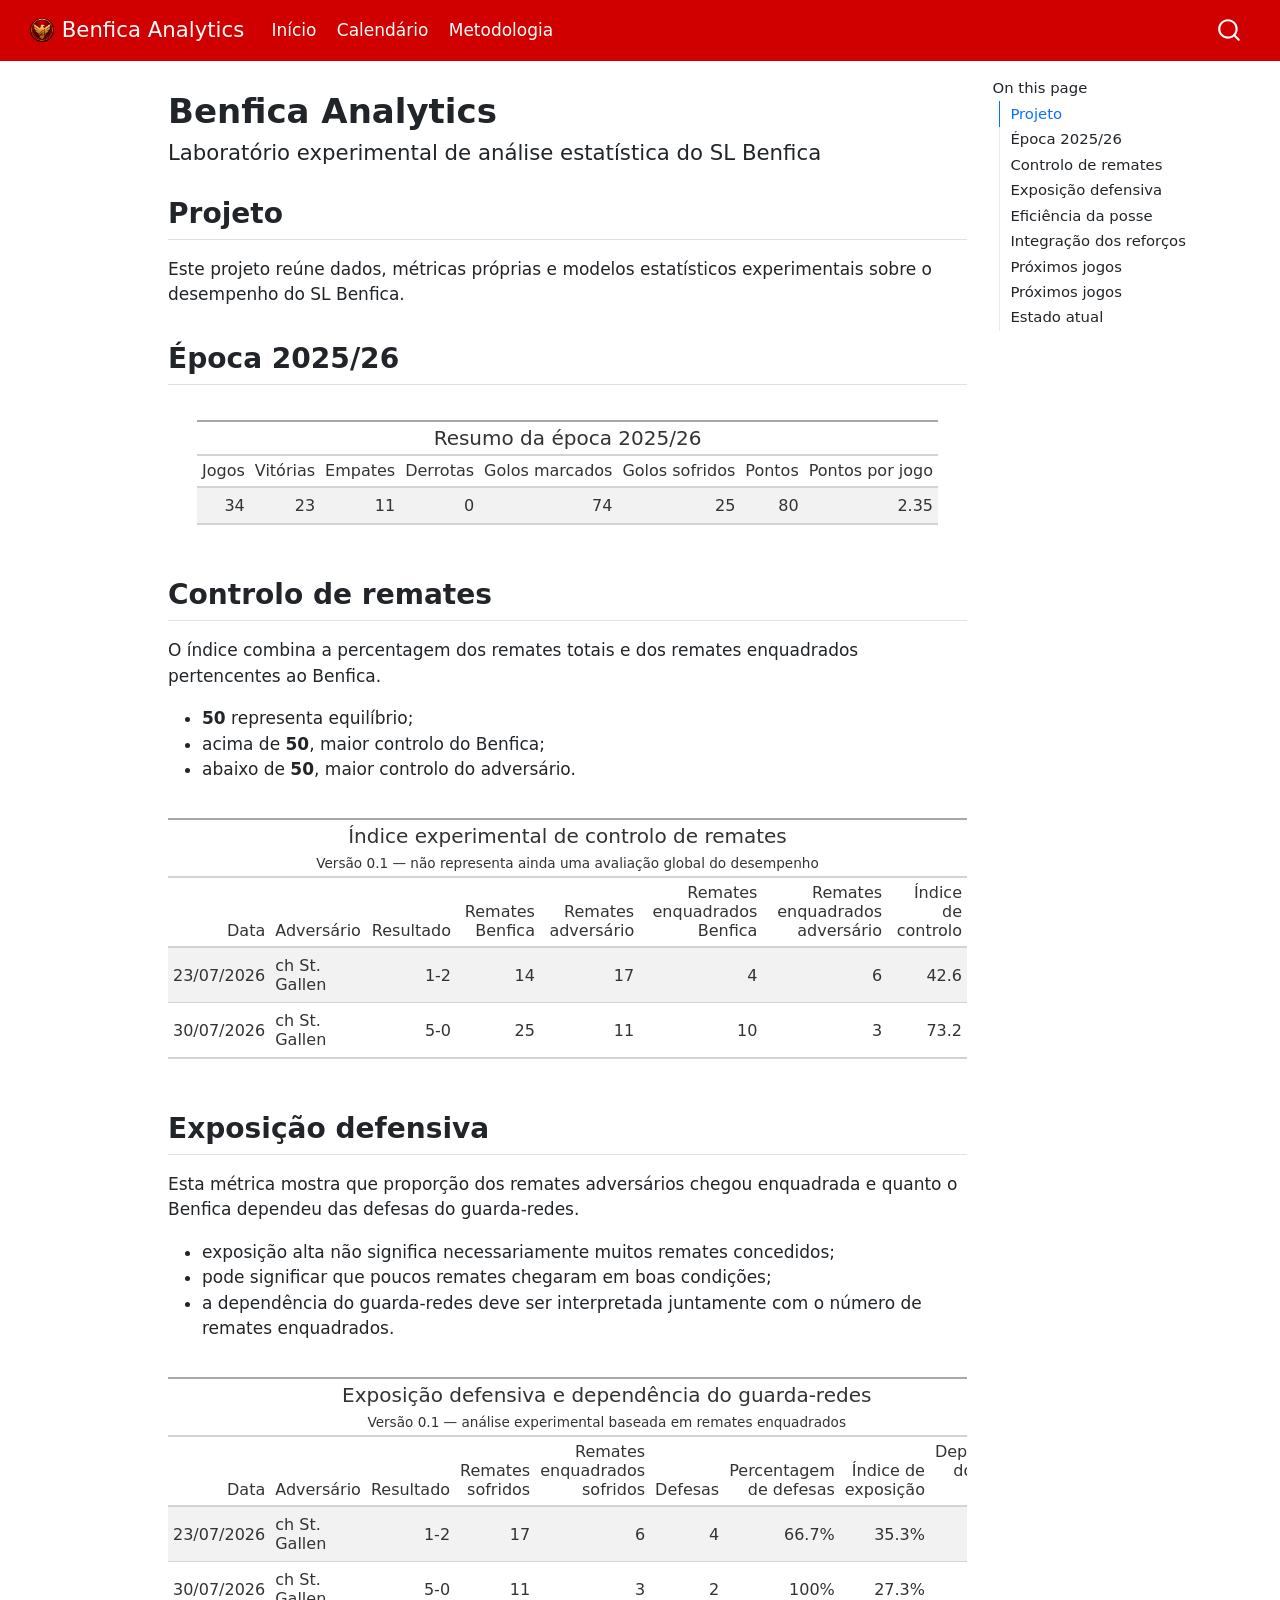
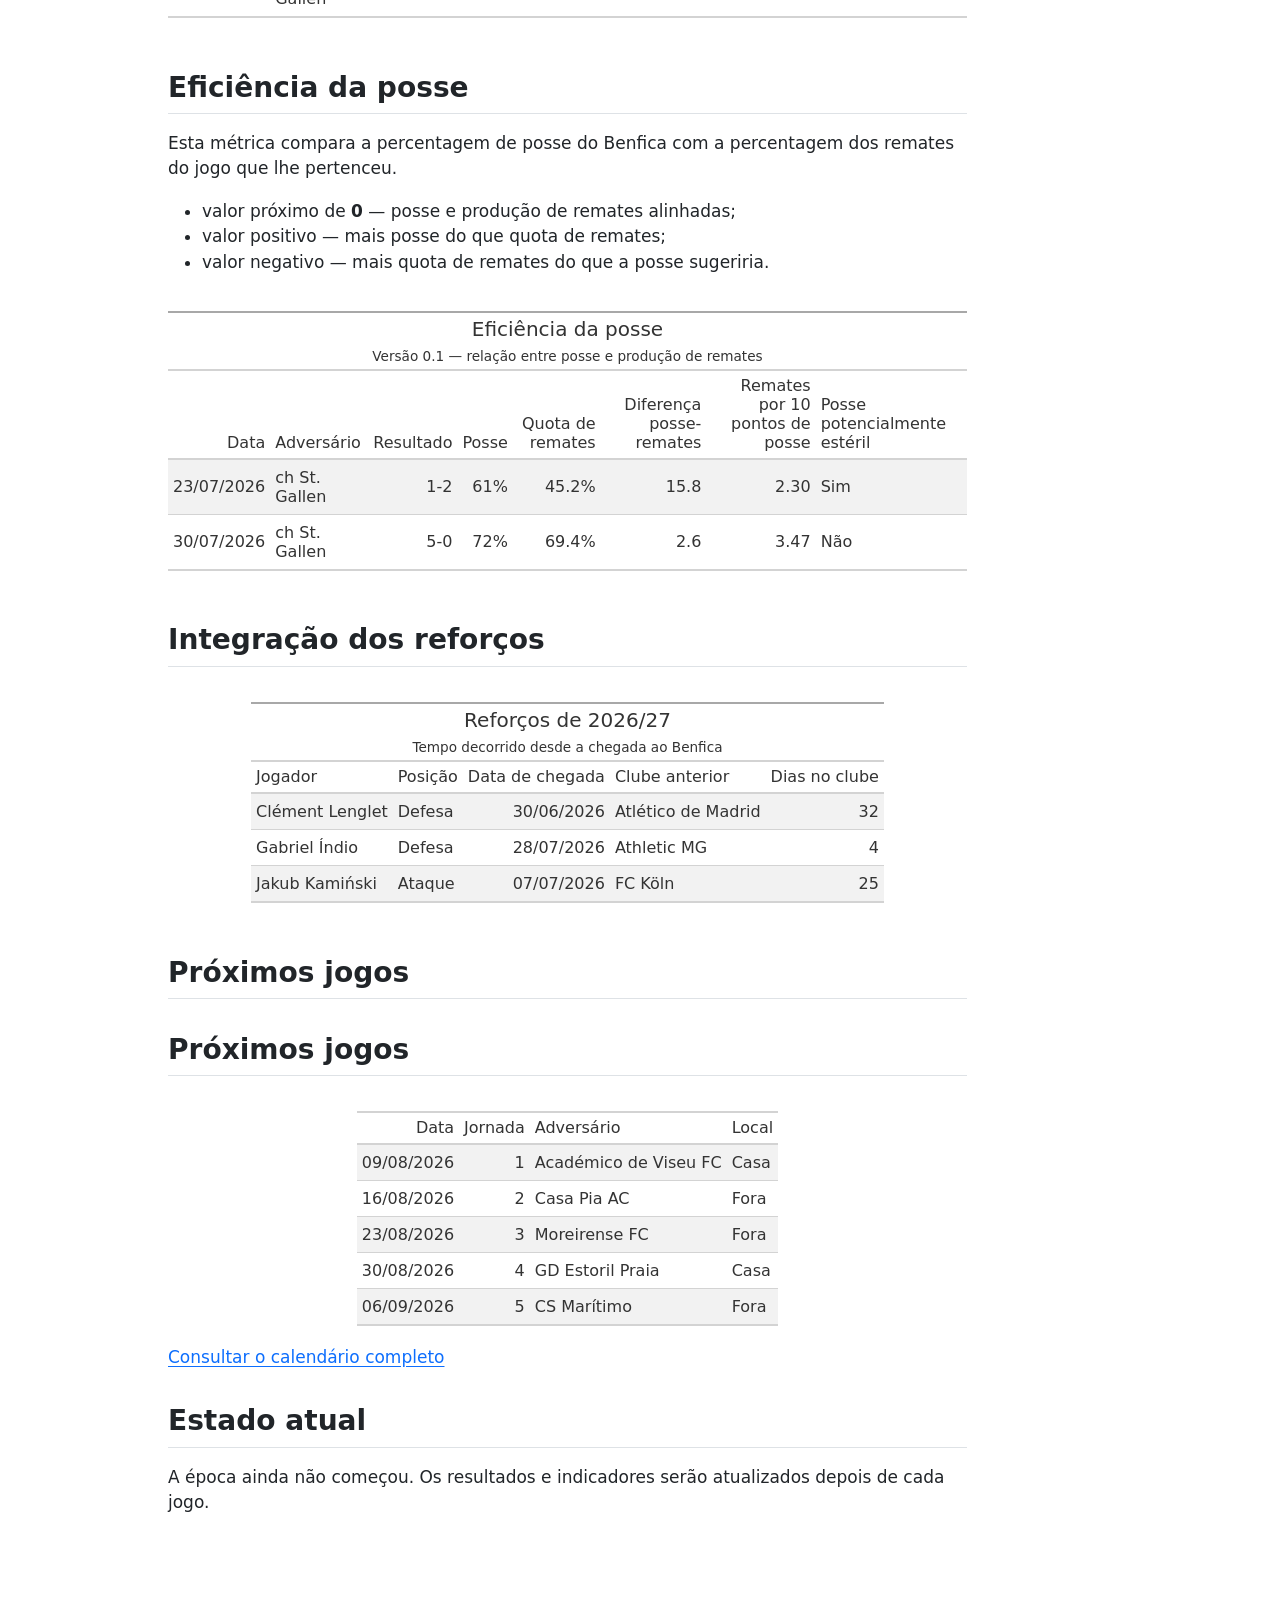
==== commit 5b8c1804: "Add match context and possession efficiency metric" ====
--- a/docs/index.html
+++ b/docs/index.html
@@ -123,6 +123,7 @@
   <li><a href="#época-202526" id="toc-época-202526" class="nav-link" data-scroll-target="#época-202526">Época 2025/26</a></li>
   <li><a href="#controlo-de-remates" id="toc-controlo-de-remates" class="nav-link" data-scroll-target="#controlo-de-remates">Controlo de remates</a></li>
   <li><a href="#exposição-defensiva" id="toc-exposição-defensiva" class="nav-link" data-scroll-target="#exposição-defensiva">Exposição defensiva</a></li>
+  <li><a href="#eficiência-da-posse" id="toc-eficiência-da-posse" class="nav-link" data-scroll-target="#eficiência-da-posse">Eficiência da posse</a></li>
   <li><a href="#integração-dos-reforços" id="toc-integração-dos-reforços" class="nav-link" data-scroll-target="#integração-dos-reforços">Integração dos reforços</a></li>
   <li><a href="#próximos-jogos" id="toc-próximos-jogos" class="nav-link" data-scroll-target="#próximos-jogos">Próximos jogos</a></li>
   <li><a href="#próximos-jogos-1" id="toc-próximos-jogos-1" class="nav-link" data-scroll-target="#próximos-jogos-1">Próximos jogos</a></li>
@@ -161,23 +162,23 @@
 <h2 class="anchored" data-anchor-id="época-202526">Época 2025/26</h2>
 <div class="cell">
 <div class="cell-output-display">
-<div id="ymzjmavcwn" style="padding-left:0px;padding-right:0px;padding-top:10px;padding-bottom:10px;overflow-x:auto;overflow-y:auto;width:auto;height:auto;">
-<style>#ymzjmavcwn table {
+<div id="bkwgaijeig" style="padding-left:0px;padding-right:0px;padding-top:10px;padding-bottom:10px;overflow-x:auto;overflow-y:auto;width:auto;height:auto;">
+<style>#bkwgaijeig table {
   font-family: system-ui, 'Segoe UI', Roboto, Helvetica, Arial, sans-serif, 'Apple Color Emoji', 'Segoe UI Emoji', 'Segoe UI Symbol', 'Noto Color Emoji';
   -webkit-font-smoothing: antialiased;
   -moz-osx-font-smoothing: grayscale;
 }
 
-#ymzjmavcwn thead, #ymzjmavcwn tbody, #ymzjmavcwn tfoot, #ymzjmavcwn tr, #ymzjmavcwn td, #ymzjmavcwn th {
+#bkwgaijeig thead, #bkwgaijeig tbody, #bkwgaijeig tfoot, #bkwgaijeig tr, #bkwgaijeig td, #bkwgaijeig th {
   border-style: none;
 }
 
-#ymzjmavcwn p {
+#bkwgaijeig p {
   margin: 0;
   padding: 0;
 }
 
-#ymzjmavcwn .gt_table {
+#bkwgaijeig .gt_table {
   display: table;
   border-collapse: collapse;
   line-height: normal;
@@ -203,12 +204,12 @@
   border-left-color: #D3D3D3;
 }
 
-#ymzjmavcwn .gt_caption {
+#bkwgaijeig .gt_caption {
   padding-top: 4px;
   padding-bottom: 4px;
 }
 
-#ymzjmavcwn .gt_title {
+#bkwgaijeig .gt_title {
   color: #333333;
   font-size: 125%;
   font-weight: initial;
@@ -220,7 +221,7 @@
   border-bottom-width: 0;
 }
 
-#ymzjmavcwn .gt_subtitle {
+#bkwgaijeig .gt_subtitle {
   color: #333333;
   font-size: 85%;
   font-weight: initial;
@@ -232,7 +233,7 @@
   border-top-width: 0;
 }
 
-#ymzjmavcwn .gt_heading {
+#bkwgaijeig .gt_heading {
   background-color: #FFFFFF;
   text-align: center;
   border-bottom-color: #FFFFFF;
@@ -244,13 +245,13 @@
   border-right-color: #D3D3D3;
 }
 
-#ymzjmavcwn .gt_bottom_border {
-  border-bottom-style: solid;
-  border-bottom-width: 2px;
-  border-bottom-color: #D3D3D3;
-}
-
-#ymzjmavcwn .gt_col_headings {
+#bkwgaijeig .gt_bottom_border {
+  border-bottom-style: solid;
+  border-bottom-width: 2px;
+  border-bottom-color: #D3D3D3;
+}
+
+#bkwgaijeig .gt_col_headings {
   border-top-style: solid;
   border-top-width: 2px;
   border-top-color: #D3D3D3;
@@ -265,7 +266,7 @@
   border-right-color: #D3D3D3;
 }
 
-#ymzjmavcwn .gt_col_heading {
+#bkwgaijeig .gt_col_heading {
   color: #333333;
   background-color: #FFFFFF;
   font-size: 100%;
@@ -285,7 +286,7 @@
   overflow-x: hidden;
 }
 
-#ymzjmavcwn .gt_column_spanner_outer {
+#bkwgaijeig .gt_column_spanner_outer {
   color: #333333;
   background-color: #FFFFFF;
   font-size: 100%;
@@ -297,15 +298,15 @@
   padding-right: 4px;
 }
 
-#ymzjmavcwn .gt_column_spanner_outer:first-child {
+#bkwgaijeig .gt_column_spanner_outer:first-child {
   padding-left: 0;
 }
 
-#ymzjmavcwn .gt_column_spanner_outer:last-child {
+#bkwgaijeig .gt_column_spanner_outer:last-child {
   padding-right: 0;
 }
 
-#ymzjmavcwn .gt_column_spanner {
+#bkwgaijeig .gt_column_spanner {
   border-bottom-style: solid;
   border-bottom-width: 2px;
   border-bottom-color: #D3D3D3;
@@ -317,11 +318,11 @@
   width: 100%;
 }
 
-#ymzjmavcwn .gt_spanner_row {
+#bkwgaijeig .gt_spanner_row {
   border-bottom-style: hidden;
 }
 
-#ymzjmavcwn .gt_group_heading {
+#bkwgaijeig .gt_group_heading {
   padding-top: 8px;
   padding-bottom: 8px;
   padding-left: 5px;
@@ -347,7 +348,7 @@
   text-align: left;
 }
 
-#ymzjmavcwn .gt_empty_group_heading {
+#bkwgaijeig .gt_empty_group_heading {
   padding: 0.5px;
   color: #333333;
   background-color: #FFFFFF;
@@ -362,15 +363,15 @@
   vertical-align: middle;
 }
 
-#ymzjmavcwn .gt_from_md > :first-child {
+#bkwgaijeig .gt_from_md > :first-child {
   margin-top: 0;
 }
 
-#ymzjmavcwn .gt_from_md > :last-child {
+#bkwgaijeig .gt_from_md > :last-child {
   margin-bottom: 0;
 }
 
-#ymzjmavcwn .gt_row {
+#bkwgaijeig .gt_row {
   padding-top: 8px;
   padding-bottom: 8px;
   padding-left: 5px;
@@ -389,7 +390,7 @@
   overflow-x: hidden;
 }
 
-#ymzjmavcwn .gt_stub {
+#bkwgaijeig .gt_stub {
   color: #333333;
   background-color: #FFFFFF;
   font-size: 100%;
@@ -402,7 +403,7 @@
   padding-right: 5px;
 }
 
-#ymzjmavcwn .gt_stub_row_group {
+#bkwgaijeig .gt_stub_row_group {
   color: #333333;
   background-color: #FFFFFF;
   font-size: 100%;
@@ -416,54 +417,54 @@
   vertical-align: top;
 }
 
-#ymzjmavcwn .gt_row_group_first td {
-  border-top-width: 2px;
-}
-
-#ymzjmavcwn .gt_row_group_first th {
-  border-top-width: 2px;
-}
-
-#ymzjmavcwn .gt_summary_row {
-  color: #333333;
-  background-color: #FFFFFF;
-  text-transform: inherit;
-  padding-top: 8px;
-  padding-bottom: 8px;
-  padding-left: 5px;
-  padding-right: 5px;
-}
-
-#ymzjmavcwn .gt_first_summary_row {
-  border-top-style: solid;
-  border-top-color: #D3D3D3;
-}
-
-#ymzjmavcwn .gt_first_summary_row.thick {
-  border-top-width: 2px;
-}
-
-#ymzjmavcwn .gt_last_summary_row {
-  padding-top: 8px;
-  padding-bottom: 8px;
-  padding-left: 5px;
-  padding-right: 5px;
-  border-bottom-style: solid;
-  border-bottom-width: 2px;
-  border-bottom-color: #D3D3D3;
-}
-
-#ymzjmavcwn .gt_grand_summary_row {
-  color: #333333;
-  background-color: #FFFFFF;
-  text-transform: inherit;
-  padding-top: 8px;
-  padding-bottom: 8px;
-  padding-left: 5px;
-  padding-right: 5px;
-}
-
-#ymzjmavcwn .gt_first_grand_summary_row {
+#bkwgaijeig .gt_row_group_first td {
+  border-top-width: 2px;
+}
+
+#bkwgaijeig .gt_row_group_first th {
+  border-top-width: 2px;
+}
+
+#bkwgaijeig .gt_summary_row {
+  color: #333333;
+  background-color: #FFFFFF;
+  text-transform: inherit;
+  padding-top: 8px;
+  padding-bottom: 8px;
+  padding-left: 5px;
+  padding-right: 5px;
+}
+
+#bkwgaijeig .gt_first_summary_row {
+  border-top-style: solid;
+  border-top-color: #D3D3D3;
+}
+
+#bkwgaijeig .gt_first_summary_row.thick {
+  border-top-width: 2px;
+}
+
+#bkwgaijeig .gt_last_summary_row {
+  padding-top: 8px;
+  padding-bottom: 8px;
+  padding-left: 5px;
+  padding-right: 5px;
+  border-bottom-style: solid;
+  border-bottom-width: 2px;
+  border-bottom-color: #D3D3D3;
+}
+
+#bkwgaijeig .gt_grand_summary_row {
+  color: #333333;
+  background-color: #FFFFFF;
+  text-transform: inherit;
+  padding-top: 8px;
+  padding-bottom: 8px;
+  padding-left: 5px;
+  padding-right: 5px;
+}
+
+#bkwgaijeig .gt_first_grand_summary_row {
   padding-top: 8px;
   padding-bottom: 8px;
   padding-left: 5px;
@@ -473,7 +474,7 @@
   border-top-color: #D3D3D3;
 }
 
-#ymzjmavcwn .gt_last_grand_summary_row_top {
+#bkwgaijeig .gt_last_grand_summary_row_top {
   padding-top: 8px;
   padding-bottom: 8px;
   padding-left: 5px;
@@ -483,20 +484,20 @@
   border-bottom-color: #D3D3D3;
 }
 
-#ymzjmavcwn .gt_striped {
+#bkwgaijeig .gt_striped {
   background-color: rgba(128, 128, 128, 0.05);
 }
 
-#ymzjmavcwn .gt_table_body {
-  border-top-style: solid;
-  border-top-width: 2px;
-  border-top-color: #D3D3D3;
-  border-bottom-style: solid;
-  border-bottom-width: 2px;
-  border-bottom-color: #D3D3D3;
-}
-
-#ymzjmavcwn .gt_footnotes {
+#bkwgaijeig .gt_table_body {
+  border-top-style: solid;
+  border-top-width: 2px;
+  border-top-color: #D3D3D3;
+  border-bottom-style: solid;
+  border-bottom-width: 2px;
+  border-bottom-color: #D3D3D3;
+}
+
+#bkwgaijeig .gt_footnotes {
   color: #333333;
   background-color: #FFFFFF;
   border-bottom-style: none;
@@ -510,7 +511,7 @@
   border-right-color: #D3D3D3;
 }
 
-#ymzjmavcwn .gt_footnote {
+#bkwgaijeig .gt_footnote {
   margin: 0px;
   font-size: 90%;
   padding-top: 4px;
@@ -519,7 +520,7 @@
   padding-right: 5px;
 }
 
-#ymzjmavcwn .gt_sourcenotes {
+#bkwgaijeig .gt_sourcenotes {
   color: #333333;
   background-color: #FFFFFF;
   border-bottom-style: none;
@@ -533,7 +534,7 @@
   border-right-color: #D3D3D3;
 }
 
-#ymzjmavcwn .gt_sourcenote {
+#bkwgaijeig .gt_sourcenote {
   font-size: 90%;
   padding-top: 4px;
   padding-bottom: 4px;
@@ -541,72 +542,72 @@
   padding-right: 5px;
 }
 
-#ymzjmavcwn .gt_left {
+#bkwgaijeig .gt_left {
   text-align: left;
 }
 
-#ymzjmavcwn .gt_center {
+#bkwgaijeig .gt_center {
   text-align: center;
 }
 
-#ymzjmavcwn .gt_right {
+#bkwgaijeig .gt_right {
   text-align: right;
   font-variant-numeric: tabular-nums;
 }
 
-#ymzjmavcwn .gt_font_normal {
+#bkwgaijeig .gt_font_normal {
   font-weight: normal;
 }
 
-#ymzjmavcwn .gt_font_bold {
+#bkwgaijeig .gt_font_bold {
   font-weight: bold;
 }
 
-#ymzjmavcwn .gt_font_italic {
+#bkwgaijeig .gt_font_italic {
   font-style: italic;
 }
 
-#ymzjmavcwn .gt_super {
+#bkwgaijeig .gt_super {
   font-size: 65%;
 }
 
-#ymzjmavcwn .gt_footnote_marks {
+#bkwgaijeig .gt_footnote_marks {
   font-size: 75%;
   vertical-align: 0.4em;
   position: initial;
 }
 
-#ymzjmavcwn .gt_asterisk {
+#bkwgaijeig .gt_asterisk {
   font-size: 100%;
   vertical-align: 0;
 }
 
-#ymzjmavcwn .gt_indent_1 {
+#bkwgaijeig .gt_indent_1 {
   text-indent: 5px;
 }
 
-#ymzjmavcwn .gt_indent_2 {
+#bkwgaijeig .gt_indent_2 {
   text-indent: 10px;
 }
 
-#ymzjmavcwn .gt_indent_3 {
+#bkwgaijeig .gt_indent_3 {
   text-indent: 15px;
 }
 
-#ymzjmavcwn .gt_indent_4 {
+#bkwgaijeig .gt_indent_4 {
   text-indent: 20px;
 }
 
-#ymzjmavcwn .gt_indent_5 {
+#bkwgaijeig .gt_indent_5 {
   text-indent: 25px;
 }
 
-#ymzjmavcwn .katex-display {
+#bkwgaijeig .katex-display {
   display: inline-flex !important;
   margin-bottom: 0.75em !important;
 }
 
-#ymzjmavcwn div.Reactable > div.rt-table > div.rt-thead > div.rt-tr.rt-tr-group-header > div.rt-th-group:after {
+#bkwgaijeig div.Reactable > div.rt-table > div.rt-thead > div.rt-tr.rt-tr-group-header > div.rt-th-group:after {
   height: 0px !important;
 }
 </style>
@@ -655,23 +656,23 @@
 </ul>
 <div class="cell">
 <div class="cell-output-display">
-<div id="xjylxhyivi" style="padding-left:0px;padding-right:0px;padding-top:10px;padding-bottom:10px;overflow-x:auto;overflow-y:auto;width:auto;height:auto;">
-<style>#xjylxhyivi table {
+<div id="ukyciyfvfs" style="padding-left:0px;padding-right:0px;padding-top:10px;padding-bottom:10px;overflow-x:auto;overflow-y:auto;width:auto;height:auto;">
+<style>#ukyciyfvfs table {
   font-family: system-ui, 'Segoe UI', Roboto, Helvetica, Arial, sans-serif, 'Apple Color Emoji', 'Segoe UI Emoji', 'Segoe UI Symbol', 'Noto Color Emoji';
   -webkit-font-smoothing: antialiased;
   -moz-osx-font-smoothing: grayscale;
 }
 
-#xjylxhyivi thead, #xjylxhyivi tbody, #xjylxhyivi tfoot, #xjylxhyivi tr, #xjylxhyivi td, #xjylxhyivi th {
+#ukyciyfvfs thead, #ukyciyfvfs tbody, #ukyciyfvfs tfoot, #ukyciyfvfs tr, #ukyciyfvfs td, #ukyciyfvfs th {
   border-style: none;
 }
 
-#xjylxhyivi p {
+#ukyciyfvfs p {
   margin: 0;
   padding: 0;
 }
 
-#xjylxhyivi .gt_table {
+#ukyciyfvfs .gt_table {
   display: table;
   border-collapse: collapse;
   line-height: normal;
@@ -697,12 +698,12 @@
   border-left-color: #D3D3D3;
 }
 
-#xjylxhyivi .gt_caption {
+#ukyciyfvfs .gt_caption {
   padding-top: 4px;
   padding-bottom: 4px;
 }
 
-#xjylxhyivi .gt_title {
+#ukyciyfvfs .gt_title {
   color: #333333;
   font-size: 125%;
   font-weight: initial;
@@ -714,7 +715,7 @@
   border-bottom-width: 0;
 }
 
-#xjylxhyivi .gt_subtitle {
+#ukyciyfvfs .gt_subtitle {
   color: #333333;
   font-size: 85%;
   font-weight: initial;
@@ -726,7 +727,7 @@
   border-top-width: 0;
 }
 
-#xjylxhyivi .gt_heading {
+#ukyciyfvfs .gt_heading {
   background-color: #FFFFFF;
   text-align: center;
   border-bottom-color: #FFFFFF;
@@ -738,13 +739,13 @@
   border-right-color: #D3D3D3;
 }
 
-#xjylxhyivi .gt_bottom_border {
-  border-bottom-style: solid;
-  border-bottom-width: 2px;
-  border-bottom-color: #D3D3D3;
-}
-
-#xjylxhyivi .gt_col_headings {
+#ukyciyfvfs .gt_bottom_border {
+  border-bottom-style: solid;
+  border-bottom-width: 2px;
+  border-bottom-color: #D3D3D3;
+}
+
+#ukyciyfvfs .gt_col_headings {
   border-top-style: solid;
   border-top-width: 2px;
   border-top-color: #D3D3D3;
@@ -759,7 +760,7 @@
   border-right-color: #D3D3D3;
 }
 
-#xjylxhyivi .gt_col_heading {
+#ukyciyfvfs .gt_col_heading {
   color: #333333;
   background-color: #FFFFFF;
   font-size: 100%;
@@ -779,7 +780,7 @@
   overflow-x: hidden;
 }
 
-#xjylxhyivi .gt_column_spanner_outer {
+#ukyciyfvfs .gt_column_spanner_outer {
   color: #333333;
   background-color: #FFFFFF;
   font-size: 100%;
@@ -791,15 +792,15 @@
   padding-right: 4px;
 }
 
-#xjylxhyivi .gt_column_spanner_outer:first-child {
+#ukyciyfvfs .gt_column_spanner_outer:first-child {
   padding-left: 0;
 }
 
-#xjylxhyivi .gt_column_spanner_outer:last-child {
+#ukyciyfvfs .gt_column_spanner_outer:last-child {
   padding-right: 0;
 }
 
-#xjylxhyivi .gt_column_spanner {
+#ukyciyfvfs .gt_column_spanner {
   border-bottom-style: solid;
   border-bottom-width: 2px;
   border-bottom-color: #D3D3D3;
@@ -811,11 +812,11 @@
   width: 100%;
 }
 
-#xjylxhyivi .gt_spanner_row {
+#ukyciyfvfs .gt_spanner_row {
   border-bottom-style: hidden;
 }
 
-#xjylxhyivi .gt_group_heading {
+#ukyciyfvfs .gt_group_heading {
   padding-top: 8px;
   padding-bottom: 8px;
   padding-left: 5px;
@@ -841,7 +842,7 @@
   text-align: left;
 }
 
-#xjylxhyivi .gt_empty_group_heading {
+#ukyciyfvfs .gt_empty_group_heading {
   padding: 0.5px;
   color: #333333;
   background-color: #FFFFFF;
@@ -856,15 +857,15 @@
   vertical-align: middle;
 }
 
-#xjylxhyivi .gt_from_md > :first-child {
+#ukyciyfvfs .gt_from_md > :first-child {
   margin-top: 0;
 }
 
-#xjylxhyivi .gt_from_md > :last-child {
+#ukyciyfvfs .gt_from_md > :last-child {
   margin-bottom: 0;
 }
 
-#xjylxhyivi .gt_row {
+#ukyciyfvfs .gt_row {
   padding-top: 8px;
   padding-bottom: 8px;
   padding-left: 5px;
@@ -883,7 +884,7 @@
   overflow-x: hidden;
 }
 
-#xjylxhyivi .gt_stub {
+#ukyciyfvfs .gt_stub {
   color: #333333;
   background-color: #FFFFFF;
   font-size: 100%;
@@ -896,7 +897,7 @@
   padding-right: 5px;
 }
 
-#xjylxhyivi .gt_stub_row_group {
+#ukyciyfvfs .gt_stub_row_group {
   color: #333333;
   background-color: #FFFFFF;
   font-size: 100%;
@@ -910,54 +911,54 @@
   vertical-align: top;
 }
 
-#xjylxhyivi .gt_row_group_first td {
-  border-top-width: 2px;
-}
-
-#xjylxhyivi .gt_row_group_first th {
-  border-top-width: 2px;
-}
-
-#xjylxhyivi .gt_summary_row {
-  color: #333333;
-  background-color: #FFFFFF;
-  text-transform: inherit;
-  padding-top: 8px;
-  padding-bottom: 8px;
-  padding-left: 5px;
-  padding-right: 5px;
-}
-
-#xjylxhyivi .gt_first_summary_row {
-  border-top-style: solid;
-  border-top-color: #D3D3D3;
-}
-
-#xjylxhyivi .gt_first_summary_row.thick {
-  border-top-width: 2px;
-}
-
-#xjylxhyivi .gt_last_summary_row {
-  padding-top: 8px;
-  padding-bottom: 8px;
-  padding-left: 5px;
-  padding-right: 5px;
-  border-bottom-style: solid;
-  border-bottom-width: 2px;
-  border-bottom-color: #D3D3D3;
-}
-
-#xjylxhyivi .gt_grand_summary_row {
-  color: #333333;
-  background-color: #FFFFFF;
-  text-transform: inherit;
-  padding-top: 8px;
-  padding-bottom: 8px;
-  padding-left: 5px;
-  padding-right: 5px;
-}
-
-#xjylxhyivi .gt_first_grand_summary_row {
+#ukyciyfvfs .gt_row_group_first td {
+  border-top-width: 2px;
+}
+
+#ukyciyfvfs .gt_row_group_first th {
+  border-top-width: 2px;
+}
+
+#ukyciyfvfs .gt_summary_row {
+  color: #333333;
+  background-color: #FFFFFF;
+  text-transform: inherit;
+  padding-top: 8px;
+  padding-bottom: 8px;
+  padding-left: 5px;
+  padding-right: 5px;
+}
+
+#ukyciyfvfs .gt_first_summary_row {
+  border-top-style: solid;
+  border-top-color: #D3D3D3;
+}
+
+#ukyciyfvfs .gt_first_summary_row.thick {
+  border-top-width: 2px;
+}
+
+#ukyciyfvfs .gt_last_summary_row {
+  padding-top: 8px;
+  padding-bottom: 8px;
+  padding-left: 5px;
+  padding-right: 5px;
+  border-bottom-style: solid;
+  border-bottom-width: 2px;
+  border-bottom-color: #D3D3D3;
+}
+
+#ukyciyfvfs .gt_grand_summary_row {
+  color: #333333;
+  background-color: #FFFFFF;
+  text-transform: inherit;
+  padding-top: 8px;
+  padding-bottom: 8px;
+  padding-left: 5px;
+  padding-right: 5px;
+}
+
+#ukyciyfvfs .gt_first_grand_summary_row {
   padding-top: 8px;
   padding-bottom: 8px;
   padding-left: 5px;
@@ -967,7 +968,7 @@
   border-top-color: #D3D3D3;
 }
 
-#xjylxhyivi .gt_last_grand_summary_row_top {
+#ukyciyfvfs .gt_last_grand_summary_row_top {
   padding-top: 8px;
   padding-bottom: 8px;
   padding-left: 5px;
@@ -977,20 +978,20 @@
   border-bottom-color: #D3D3D3;
 }
 
-#xjylxhyivi .gt_striped {
+#ukyciyfvfs .gt_striped {
   background-color: rgba(128, 128, 128, 0.05);
 }
 
-#xjylxhyivi .gt_table_body {
-  border-top-style: solid;
-  border-top-width: 2px;
-  border-top-color: #D3D3D3;
-  border-bottom-style: solid;
-  border-bottom-width: 2px;
-  border-bottom-color: #D3D3D3;
-}
-
-#xjylxhyivi .gt_footnotes {
+#ukyciyfvfs .gt_table_body {
+  border-top-style: solid;
+  border-top-width: 2px;
+  border-top-color: #D3D3D3;
+  border-bottom-style: solid;
+  border-bottom-width: 2px;
+  border-bottom-color: #D3D3D3;
+}
+
+#ukyciyfvfs .gt_footnotes {
   color: #333333;
   background-color: #FFFFFF;
   border-bottom-style: none;
@@ -1004,7 +1005,7 @@
   border-right-color: #D3D3D3;
 }
 
-#xjylxhyivi .gt_footnote {
+#ukyciyfvfs .gt_footnote {
   margin: 0px;
   font-size: 90%;
   padding-top: 4px;
@@ -1013,7 +1014,7 @@
   padding-right: 5px;
 }
 
-#xjylxhyivi .gt_sourcenotes {
+#ukyciyfvfs .gt_sourcenotes {
   color: #333333;
   background-color: #FFFFFF;
   border-bottom-style: none;
@@ -1027,7 +1028,7 @@
   border-right-color: #D3D3D3;
 }
 
-#xjylxhyivi .gt_sourcenote {
+#ukyciyfvfs .gt_sourcenote {
   font-size: 90%;
   padding-top: 4px;
   padding-bottom: 4px;
@@ -1035,72 +1036,72 @@
   padding-right: 5px;
 }
 
-#xjylxhyivi .gt_left {
+#ukyciyfvfs .gt_left {
   text-align: left;
 }
 
-#xjylxhyivi .gt_center {
+#ukyciyfvfs .gt_center {
   text-align: center;
 }
 
-#xjylxhyivi .gt_right {
+#ukyciyfvfs .gt_right {
   text-align: right;
   font-variant-numeric: tabular-nums;
 }
 
-#xjylxhyivi .gt_font_normal {
+#ukyciyfvfs .gt_font_normal {
   font-weight: normal;
 }
 
-#xjylxhyivi .gt_font_bold {
+#ukyciyfvfs .gt_font_bold {
   font-weight: bold;
 }
 
-#xjylxhyivi .gt_font_italic {
+#ukyciyfvfs .gt_font_italic {
   font-style: italic;
 }
 
-#xjylxhyivi .gt_super {
+#ukyciyfvfs .gt_super {
   font-size: 65%;
 }
 
-#xjylxhyivi .gt_footnote_marks {
+#ukyciyfvfs .gt_footnote_marks {
   font-size: 75%;
   vertical-align: 0.4em;
   position: initial;
 }
 
-#xjylxhyivi .gt_asterisk {
+#ukyciyfvfs .gt_asterisk {
   font-size: 100%;
   vertical-align: 0;
 }
 
-#xjylxhyivi .gt_indent_1 {
+#ukyciyfvfs .gt_indent_1 {
   text-indent: 5px;
 }
 
-#xjylxhyivi .gt_indent_2 {
+#ukyciyfvfs .gt_indent_2 {
   text-indent: 10px;
 }
 
-#xjylxhyivi .gt_indent_3 {
+#ukyciyfvfs .gt_indent_3 {
   text-indent: 15px;
 }
 
-#xjylxhyivi .gt_indent_4 {
+#ukyciyfvfs .gt_indent_4 {
   text-indent: 20px;
 }
 
-#xjylxhyivi .gt_indent_5 {
+#ukyciyfvfs .gt_indent_5 {
   text-indent: 25px;
 }
 
-#xjylxhyivi .katex-display {
+#ukyciyfvfs .katex-display {
   display: inline-flex !important;
   margin-bottom: 0.75em !important;
 }
 
-#xjylxhyivi div.Reactable > div.rt-table > div.rt-thead > div.rt-tr.rt-tr-group-header > div.rt-th-group:after {
+#ukyciyfvfs div.Reactable > div.rt-table > div.rt-thead > div.rt-tr.rt-tr-group-header > div.rt-th-group:after {
   height: 0px !important;
 }
 </style>
@@ -1162,23 +1163,23 @@
 </ul>
 <div class="cell">
 <div class="cell-output-display">
-<div id="oiuplkoqqz" style="padding-left:0px;padding-right:0px;padding-top:10px;padding-bottom:10px;overflow-x:auto;overflow-y:auto;width:auto;height:auto;">
-<style>#oiuplkoqqz table {
+<div id="hntjzubpdi" style="padding-left:0px;padding-right:0px;padding-top:10px;padding-bottom:10px;overflow-x:auto;overflow-y:auto;width:auto;height:auto;">
+<style>#hntjzubpdi table {
   font-family: system-ui, 'Segoe UI', Roboto, Helvetica, Arial, sans-serif, 'Apple Color Emoji', 'Segoe UI Emoji', 'Segoe UI Symbol', 'Noto Color Emoji';
   -webkit-font-smoothing: antialiased;
   -moz-osx-font-smoothing: grayscale;
 }
 
-#oiuplkoqqz thead, #oiuplkoqqz tbody, #oiuplkoqqz tfoot, #oiuplkoqqz tr, #oiuplkoqqz td, #oiuplkoqqz th {
+#hntjzubpdi thead, #hntjzubpdi tbody, #hntjzubpdi tfoot, #hntjzubpdi tr, #hntjzubpdi td, #hntjzubpdi th {
   border-style: none;
 }
 
-#oiuplkoqqz p {
+#hntjzubpdi p {
   margin: 0;
   padding: 0;
 }
 
-#oiuplkoqqz .gt_table {
+#hntjzubpdi .gt_table {
   display: table;
   border-collapse: collapse;
   line-height: normal;
@@ -1204,12 +1205,12 @@
   border-left-color: #D3D3D3;
 }
 
-#oiuplkoqqz .gt_caption {
+#hntjzubpdi .gt_caption {
   padding-top: 4px;
   padding-bottom: 4px;
 }
 
-#oiuplkoqqz .gt_title {
+#hntjzubpdi .gt_title {
   color: #333333;
   font-size: 125%;
   font-weight: initial;
@@ -1221,7 +1222,7 @@
   border-bottom-width: 0;
 }
 
-#oiuplkoqqz .gt_subtitle {
+#hntjzubpdi .gt_subtitle {
   color: #333333;
   font-size: 85%;
   font-weight: initial;
@@ -1233,7 +1234,7 @@
   border-top-width: 0;
 }
 
-#oiuplkoqqz .gt_heading {
+#hntjzubpdi .gt_heading {
   background-color: #FFFFFF;
   text-align: center;
   border-bottom-color: #FFFFFF;
@@ -1245,13 +1246,13 @@
   border-right-color: #D3D3D3;
 }
 
-#oiuplkoqqz .gt_bottom_border {
-  border-bottom-style: solid;
-  border-bottom-width: 2px;
-  border-bottom-color: #D3D3D3;
-}
-
-#oiuplkoqqz .gt_col_headings {
+#hntjzubpdi .gt_bottom_border {
+  border-bottom-style: solid;
+  border-bottom-width: 2px;
+  border-bottom-color: #D3D3D3;
+}
+
+#hntjzubpdi .gt_col_headings {
   border-top-style: solid;
   border-top-width: 2px;
   border-top-color: #D3D3D3;
@@ -1266,7 +1267,7 @@
   border-right-color: #D3D3D3;
 }
 
-#oiuplkoqqz .gt_col_heading {
+#hntjzubpdi .gt_col_heading {
   color: #333333;
   background-color: #FFFFFF;
   font-size: 100%;
@@ -1286,7 +1287,7 @@
   overflow-x: hidden;
 }
 
-#oiuplkoqqz .gt_column_spanner_outer {
+#hntjzubpdi .gt_column_spanner_outer {
   color: #333333;
   background-color: #FFFFFF;
   font-size: 100%;
@@ -1298,15 +1299,15 @@
   padding-right: 4px;
 }
 
-#oiuplkoqqz .gt_column_spanner_outer:first-child {
+#hntjzubpdi .gt_column_spanner_outer:first-child {
   padding-left: 0;
 }
 
-#oiuplkoqqz .gt_column_spanner_outer:last-child {
+#hntjzubpdi .gt_column_spanner_outer:last-child {
   padding-right: 0;
 }
 
-#oiuplkoqqz .gt_column_spanner {
+#hntjzubpdi .gt_column_spanner {
   border-bottom-style: solid;
   border-bottom-width: 2px;
   border-bottom-color: #D3D3D3;
@@ -1318,11 +1319,11 @@
   width: 100%;
 }
 
-#oiuplkoqqz .gt_spanner_row {
+#hntjzubpdi .gt_spanner_row {
   border-bottom-style: hidden;
 }
 
-#oiuplkoqqz .gt_group_heading {
+#hntjzubpdi .gt_group_heading {
   padding-top: 8px;
   padding-bottom: 8px;
   padding-left: 5px;
@@ -1348,7 +1349,7 @@
   text-align: left;
 }
 
-#oiuplkoqqz .gt_empty_group_heading {
+#hntjzubpdi .gt_empty_group_heading {
   padding: 0.5px;
   color: #333333;
   background-color: #FFFFFF;
@@ -1363,15 +1364,15 @@
   vertical-align: middle;
 }
 
-#oiuplkoqqz .gt_from_md > :first-child {
+#hntjzubpdi .gt_from_md > :first-child {
   margin-top: 0;
 }
 
-#oiuplkoqqz .gt_from_md > :last-child {
+#hntjzubpdi .gt_from_md > :last-child {
   margin-bottom: 0;
 }
 
-#oiuplkoqqz .gt_row {
+#hntjzubpdi .gt_row {
   padding-top: 8px;
   padding-bottom: 8px;
   padding-left: 5px;
@@ -1390,7 +1391,7 @@
   overflow-x: hidden;
 }
 
-#oiuplkoqqz .gt_stub {
+#hntjzubpdi .gt_stub {
   color: #333333;
   background-color: #FFFFFF;
   font-size: 100%;
@@ -1403,7 +1404,7 @@
   padding-right: 5px;
 }
 
-#oiuplkoqqz .gt_stub_row_group {
+#hntjzubpdi .gt_stub_row_group {
   color: #333333;
   background-color: #FFFFFF;
   font-size: 100%;
@@ -1417,54 +1418,54 @@
   vertical-align: top;
 }
 
-#oiuplkoqqz .gt_row_group_first td {
-  border-top-width: 2px;
-}
-
-#oiuplkoqqz .gt_row_group_first th {
-  border-top-width: 2px;
-}
-
-#oiuplkoqqz .gt_summary_row {
-  color: #333333;
-  background-color: #FFFFFF;
-  text-transform: inherit;
-  padding-top: 8px;
-  padding-bottom: 8px;
-  padding-left: 5px;
-  padding-right: 5px;
-}
-
-#oiuplkoqqz .gt_first_summary_row {
-  border-top-style: solid;
-  border-top-color: #D3D3D3;
-}
-
-#oiuplkoqqz .gt_first_summary_row.thick {
-  border-top-width: 2px;
-}
-
-#oiuplkoqqz .gt_last_summary_row {
-  padding-top: 8px;
-  padding-bottom: 8px;
-  padding-left: 5px;
-  padding-right: 5px;
-  border-bottom-style: solid;
-  border-bottom-width: 2px;
-  border-bottom-color: #D3D3D3;
-}
-
-#oiuplkoqqz .gt_grand_summary_row {
-  color: #333333;
-  background-color: #FFFFFF;
-  text-transform: inherit;
-  padding-top: 8px;
-  padding-bottom: 8px;
-  padding-left: 5px;
-  padding-right: 5px;
-}
-
-#oiuplkoqqz .gt_first_grand_summary_row {
+#hntjzubpdi .gt_row_group_first td {
+  border-top-width: 2px;
+}
+
+#hntjzubpdi .gt_row_group_first th {
+  border-top-width: 2px;
+}
+
+#hntjzubpdi .gt_summary_row {
+  color: #333333;
+  background-color: #FFFFFF;
+  text-transform: inherit;
+  padding-top: 8px;
+  padding-bottom: 8px;
+  padding-left: 5px;
+  padding-right: 5px;
+}
+
+#hntjzubpdi .gt_first_summary_row {
+  border-top-style: solid;
+  border-top-color: #D3D3D3;
+}
+
+#hntjzubpdi .gt_first_summary_row.thick {
+  border-top-width: 2px;
+}
+
+#hntjzubpdi .gt_last_summary_row {
+  padding-top: 8px;
+  padding-bottom: 8px;
+  padding-left: 5px;
+  padding-right: 5px;
+  border-bottom-style: solid;
+  border-bottom-width: 2px;
+  border-bottom-color: #D3D3D3;
+}
+
+#hntjzubpdi .gt_grand_summary_row {
+  color: #333333;
+  background-color: #FFFFFF;
+  text-transform: inherit;
+  padding-top: 8px;
+  padding-bottom: 8px;
+  padding-left: 5px;
+  padding-right: 5px;
+}
+
+#hntjzubpdi .gt_first_grand_summary_row {
   padding-top: 8px;
   padding-bottom: 8px;
   padding-left: 5px;
@@ -1474,7 +1475,7 @@
   border-top-color: #D3D3D3;
 }
 
-#oiuplkoqqz .gt_last_grand_summary_row_top {
+#hntjzubpdi .gt_last_grand_summary_row_top {
   padding-top: 8px;
   padding-bottom: 8px;
   padding-left: 5px;
@@ -1484,20 +1485,20 @@
   border-bottom-color: #D3D3D3;
 }
 
-#oiuplkoqqz .gt_striped {
+#hntjzubpdi .gt_striped {
   background-color: rgba(128, 128, 128, 0.05);
 }
 
-#oiuplkoqqz .gt_table_body {
-  border-top-style: solid;
-  border-top-width: 2px;
-  border-top-color: #D3D3D3;
-  border-bottom-style: solid;
-  border-bottom-width: 2px;
-  border-bottom-color: #D3D3D3;
-}
-
-#oiuplkoqqz .gt_footnotes {
+#hntjzubpdi .gt_table_body {
+  border-top-style: solid;
+  border-top-width: 2px;
+  border-top-color: #D3D3D3;
+  border-bottom-style: solid;
+  border-bottom-width: 2px;
+  border-bottom-color: #D3D3D3;
+}
+
+#hntjzubpdi .gt_footnotes {
   color: #333333;
   background-color: #FFFFFF;
   border-bottom-style: none;
@@ -1511,7 +1512,7 @@
   border-right-color: #D3D3D3;
 }
 
-#oiuplkoqqz .gt_footnote {
+#hntjzubpdi .gt_footnote {
   margin: 0px;
   font-size: 90%;
   padding-top: 4px;
@@ -1520,7 +1521,7 @@
   padding-right: 5px;
 }
 
-#oiuplkoqqz .gt_sourcenotes {
+#hntjzubpdi .gt_sourcenotes {
   color: #333333;
   background-color: #FFFFFF;
   border-bottom-style: none;
@@ -1534,7 +1535,7 @@
   border-right-color: #D3D3D3;
 }
 
-#oiuplkoqqz .gt_sourcenote {
+#hntjzubpdi .gt_sourcenote {
   font-size: 90%;
   padding-top: 4px;
   padding-bottom: 4px;
@@ -1542,72 +1543,72 @@
   padding-right: 5px;
 }
 
-#oiuplkoqqz .gt_left {
+#hntjzubpdi .gt_left {
   text-align: left;
 }
 
-#oiuplkoqqz .gt_center {
+#hntjzubpdi .gt_center {
   text-align: center;
 }
 
-#oiuplkoqqz .gt_right {
+#hntjzubpdi .gt_right {
   text-align: right;
   font-variant-numeric: tabular-nums;
 }
 
-#oiuplkoqqz .gt_font_normal {
+#hntjzubpdi .gt_font_normal {
   font-weight: normal;
 }
 
-#oiuplkoqqz .gt_font_bold {
+#hntjzubpdi .gt_font_bold {
   font-weight: bold;
 }
 
-#oiuplkoqqz .gt_font_italic {
+#hntjzubpdi .gt_font_italic {
   font-style: italic;
 }
 
-#oiuplkoqqz .gt_super {
+#hntjzubpdi .gt_super {
   font-size: 65%;
 }
 
-#oiuplkoqqz .gt_footnote_marks {
+#hntjzubpdi .gt_footnote_marks {
   font-size: 75%;
   vertical-align: 0.4em;
   position: initial;
 }
 
-#oiuplkoqqz .gt_asterisk {
+#hntjzubpdi .gt_asterisk {
   font-size: 100%;
   vertical-align: 0;
 }
 
-#oiuplkoqqz .gt_indent_1 {
+#hntjzubpdi .gt_indent_1 {
   text-indent: 5px;
 }
 
-#oiuplkoqqz .gt_indent_2 {
+#hntjzubpdi .gt_indent_2 {
   text-indent: 10px;
 }
 
-#oiuplkoqqz .gt_indent_3 {
+#hntjzubpdi .gt_indent_3 {
   text-indent: 15px;
 }
 
-#oiuplkoqqz .gt_indent_4 {
+#hntjzubpdi .gt_indent_4 {
   text-indent: 20px;
 }
 
-#oiuplkoqqz .gt_indent_5 {
+#hntjzubpdi .gt_indent_5 {
   text-indent: 25px;
 }
 
-#oiuplkoqqz .katex-display {
+#hntjzubpdi .katex-display {
   display: inline-flex !important;
   margin-bottom: 0.75em !important;
 }
 
-#oiuplkoqqz div.Reactable > div.rt-table > div.rt-thead > div.rt-tr.rt-tr-group-header > div.rt-th-group:after {
+#hntjzubpdi div.Reactable > div.rt-table > div.rt-thead > div.rt-tr.rt-tr-group-header > div.rt-th-group:after {
   height: 0px !important;
 }
 </style>
@@ -1662,27 +1663,33 @@
 </div>
 </div>
 </section>
-<section id="integração-dos-reforços" class="level2">
-<h2 class="anchored" data-anchor-id="integração-dos-reforços">Integração dos reforços</h2>
+<section id="eficiência-da-posse" class="level2">
+<h2 class="anchored" data-anchor-id="eficiência-da-posse">Eficiência da posse</h2>
+<p>Esta métrica compara a percentagem de posse do Benfica com a percentagem dos remates do jogo que lhe pertenceu.</p>
+<ul>
+<li>valor próximo de <strong>0</strong> — posse e produção de remates alinhadas;</li>
+<li>valor positivo — mais posse do que quota de remates;</li>
+<li>valor negativo — mais quota de remates do que a posse sugeriria.</li>
+</ul>
 <div class="cell">
 <div class="cell-output-display">
-<div id="szezfrtsur" style="padding-left:0px;padding-right:0px;padding-top:10px;padding-bottom:10px;overflow-x:auto;overflow-y:auto;width:auto;height:auto;">
-<style>#szezfrtsur table {
+<div id="aulgioveks" style="padding-left:0px;padding-right:0px;padding-top:10px;padding-bottom:10px;overflow-x:auto;overflow-y:auto;width:auto;height:auto;">
+<style>#aulgioveks table {
   font-family: system-ui, 'Segoe UI', Roboto, Helvetica, Arial, sans-serif, 'Apple Color Emoji', 'Segoe UI Emoji', 'Segoe UI Symbol', 'Noto Color Emoji';
   -webkit-font-smoothing: antialiased;
   -moz-osx-font-smoothing: grayscale;
 }
 
-#szezfrtsur thead, #szezfrtsur tbody, #szezfrtsur tfoot, #szezfrtsur tr, #szezfrtsur td, #szezfrtsur th {
+#aulgioveks thead, #aulgioveks tbody, #aulgioveks tfoot, #aulgioveks tr, #aulgioveks td, #aulgioveks th {
   border-style: none;
 }
 
-#szezfrtsur p {
+#aulgioveks p {
   margin: 0;
   padding: 0;
 }
 
-#szezfrtsur .gt_table {
+#aulgioveks .gt_table {
   display: table;
   border-collapse: collapse;
   line-height: normal;
@@ -1708,12 +1715,12 @@
   border-left-color: #D3D3D3;
 }
 
-#szezfrtsur .gt_caption {
+#aulgioveks .gt_caption {
   padding-top: 4px;
   padding-bottom: 4px;
 }
 
-#szezfrtsur .gt_title {
+#aulgioveks .gt_title {
   color: #333333;
   font-size: 125%;
   font-weight: initial;
@@ -1725,7 +1732,7 @@
   border-bottom-width: 0;
 }
 
-#szezfrtsur .gt_subtitle {
+#aulgioveks .gt_subtitle {
   color: #333333;
   font-size: 85%;
   font-weight: initial;
@@ -1737,7 +1744,7 @@
   border-top-width: 0;
 }
 
-#szezfrtsur .gt_heading {
+#aulgioveks .gt_heading {
   background-color: #FFFFFF;
   text-align: center;
   border-bottom-color: #FFFFFF;
@@ -1749,13 +1756,13 @@
   border-right-color: #D3D3D3;
 }
 
-#szezfrtsur .gt_bottom_border {
-  border-bottom-style: solid;
-  border-bottom-width: 2px;
-  border-bottom-color: #D3D3D3;
-}
-
-#szezfrtsur .gt_col_headings {
+#aulgioveks .gt_bottom_border {
+  border-bottom-style: solid;
+  border-bottom-width: 2px;
+  border-bottom-color: #D3D3D3;
+}
+
+#aulgioveks .gt_col_headings {
   border-top-style: solid;
   border-top-width: 2px;
   border-top-color: #D3D3D3;
@@ -1770,7 +1777,7 @@
   border-right-color: #D3D3D3;
 }
 
-#szezfrtsur .gt_col_heading {
+#aulgioveks .gt_col_heading {
   color: #333333;
   background-color: #FFFFFF;
   font-size: 100%;
@@ -1790,7 +1797,7 @@
   overflow-x: hidden;
 }
 
-#szezfrtsur .gt_column_spanner_outer {
+#aulgioveks .gt_column_spanner_outer {
   color: #333333;
   background-color: #FFFFFF;
   font-size: 100%;
@@ -1802,15 +1809,15 @@
   padding-right: 4px;
 }
 
-#szezfrtsur .gt_column_spanner_outer:first-child {
+#aulgioveks .gt_column_spanner_outer:first-child {
   padding-left: 0;
 }
 
-#szezfrtsur .gt_column_spanner_outer:last-child {
+#aulgioveks .gt_column_spanner_outer:last-child {
   padding-right: 0;
 }
 
-#szezfrtsur .gt_column_spanner {
+#aulgioveks .gt_column_spanner {
   border-bottom-style: solid;
   border-bottom-width: 2px;
   border-bottom-color: #D3D3D3;
@@ -1822,11 +1829,11 @@
   width: 100%;
 }
 
-#szezfrtsur .gt_spanner_row {
+#aulgioveks .gt_spanner_row {
   border-bottom-style: hidden;
 }
 
-#szezfrtsur .gt_group_heading {
+#aulgioveks .gt_group_heading {
   padding-top: 8px;
   padding-bottom: 8px;
   padding-left: 5px;
@@ -1852,7 +1859,7 @@
   text-align: left;
 }
 
-#szezfrtsur .gt_empty_group_heading {
+#aulgioveks .gt_empty_group_heading {
   padding: 0.5px;
   color: #333333;
   background-color: #FFFFFF;
@@ -1867,15 +1874,15 @@
   vertical-align: middle;
 }
 
-#szezfrtsur .gt_from_md > :first-child {
+#aulgioveks .gt_from_md > :first-child {
   margin-top: 0;
 }
 
-#szezfrtsur .gt_from_md > :last-child {
+#aulgioveks .gt_from_md > :last-child {
   margin-bottom: 0;
 }
 
-#szezfrtsur .gt_row {
+#aulgioveks .gt_row {
   padding-top: 8px;
   padding-bottom: 8px;
   padding-left: 5px;
@@ -1894,7 +1901,7 @@
   overflow-x: hidden;
 }
 
-#szezfrtsur .gt_stub {
+#aulgioveks .gt_stub {
   color: #333333;
   background-color: #FFFFFF;
   font-size: 100%;
@@ -1907,7 +1914,7 @@
   padding-right: 5px;
 }
 
-#szezfrtsur .gt_stub_row_group {
+#aulgioveks .gt_stub_row_group {
   color: #333333;
   background-color: #FFFFFF;
   font-size: 100%;
@@ -1921,54 +1928,54 @@
   vertical-align: top;
 }
 
-#szezfrtsur .gt_row_group_first td {
-  border-top-width: 2px;
-}
-
-#szezfrtsur .gt_row_group_first th {
-  border-top-width: 2px;
-}
-
-#szezfrtsur .gt_summary_row {
-  color: #333333;
-  background-color: #FFFFFF;
-  text-transform: inherit;
-  padding-top: 8px;
-  padding-bottom: 8px;
-  padding-left: 5px;
-  padding-right: 5px;
-}
-
-#szezfrtsur .gt_first_summary_row {
-  border-top-style: solid;
-  border-top-color: #D3D3D3;
-}
-
-#szezfrtsur .gt_first_summary_row.thick {
-  border-top-width: 2px;
-}
-
-#szezfrtsur .gt_last_summary_row {
-  padding-top: 8px;
-  padding-bottom: 8px;
-  padding-left: 5px;
-  padding-right: 5px;
-  border-bottom-style: solid;
-  border-bottom-width: 2px;
-  border-bottom-color: #D3D3D3;
-}
-
-#szezfrtsur .gt_grand_summary_row {
-  color: #333333;
-  background-color: #FFFFFF;
-  text-transform: inherit;
-  padding-top: 8px;
-  padding-bottom: 8px;
-  padding-left: 5px;
-  padding-right: 5px;
-}
-
-#szezfrtsur .gt_first_grand_summary_row {
+#aulgioveks .gt_row_group_first td {
+  border-top-width: 2px;
+}
+
+#aulgioveks .gt_row_group_first th {
+  border-top-width: 2px;
+}
+
+#aulgioveks .gt_summary_row {
+  color: #333333;
+  background-color: #FFFFFF;
+  text-transform: inherit;
+  padding-top: 8px;
+  padding-bottom: 8px;
+  padding-left: 5px;
+  padding-right: 5px;
+}
+
+#aulgioveks .gt_first_summary_row {
+  border-top-style: solid;
+  border-top-color: #D3D3D3;
+}
+
+#aulgioveks .gt_first_summary_row.thick {
+  border-top-width: 2px;
+}
+
+#aulgioveks .gt_last_summary_row {
+  padding-top: 8px;
+  padding-bottom: 8px;
+  padding-left: 5px;
+  padding-right: 5px;
+  border-bottom-style: solid;
+  border-bottom-width: 2px;
+  border-bottom-color: #D3D3D3;
+}
+
+#aulgioveks .gt_grand_summary_row {
+  color: #333333;
+  background-color: #FFFFFF;
+  text-transform: inherit;
+  padding-top: 8px;
+  padding-bottom: 8px;
+  padding-left: 5px;
+  padding-right: 5px;
+}
+
+#aulgioveks .gt_first_grand_summary_row {
   padding-top: 8px;
   padding-bottom: 8px;
   padding-left: 5px;
@@ -1978,7 +1985,7 @@
   border-top-color: #D3D3D3;
 }
 
-#szezfrtsur .gt_last_grand_summary_row_top {
+#aulgioveks .gt_last_grand_summary_row_top {
   padding-top: 8px;
   padding-bottom: 8px;
   padding-left: 5px;
@@ -1988,20 +1995,20 @@
   border-bottom-color: #D3D3D3;
 }
 
-#szezfrtsur .gt_striped {
+#aulgioveks .gt_striped {
   background-color: rgba(128, 128, 128, 0.05);
 }
 
-#szezfrtsur .gt_table_body {
-  border-top-style: solid;
-  border-top-width: 2px;
-  border-top-color: #D3D3D3;
-  border-bottom-style: solid;
-  border-bottom-width: 2px;
-  border-bottom-color: #D3D3D3;
-}
-
-#szezfrtsur .gt_footnotes {
+#aulgioveks .gt_table_body {
+  border-top-style: solid;
+  border-top-width: 2px;
+  border-top-color: #D3D3D3;
+  border-bottom-style: solid;
+  border-bottom-width: 2px;
+  border-bottom-color: #D3D3D3;
+}
+
+#aulgioveks .gt_footnotes {
   color: #333333;
   background-color: #FFFFFF;
   border-bottom-style: none;
@@ -2015,7 +2022,7 @@
   border-right-color: #D3D3D3;
 }
 
-#szezfrtsur .gt_footnote {
+#aulgioveks .gt_footnote {
   margin: 0px;
   font-size: 90%;
   padding-top: 4px;
@@ -2024,7 +2031,7 @@
   padding-right: 5px;
 }
 
-#szezfrtsur .gt_sourcenotes {
+#aulgioveks .gt_sourcenotes {
   color: #333333;
   background-color: #FFFFFF;
   border-bottom-style: none;
@@ -2038,7 +2045,7 @@
   border-right-color: #D3D3D3;
 }
 
-#szezfrtsur .gt_sourcenote {
+#aulgioveks .gt_sourcenote {
   font-size: 90%;
   padding-top: 4px;
   padding-bottom: 4px;
@@ -2046,72 +2053,573 @@
   padding-right: 5px;
 }
 
-#szezfrtsur .gt_left {
+#aulgioveks .gt_left {
   text-align: left;
 }
 
-#szezfrtsur .gt_center {
+#aulgioveks .gt_center {
   text-align: center;
 }
 
-#szezfrtsur .gt_right {
+#aulgioveks .gt_right {
   text-align: right;
   font-variant-numeric: tabular-nums;
 }
 
-#szezfrtsur .gt_font_normal {
+#aulgioveks .gt_font_normal {
   font-weight: normal;
 }
 
-#szezfrtsur .gt_font_bold {
+#aulgioveks .gt_font_bold {
   font-weight: bold;
 }
 
-#szezfrtsur .gt_font_italic {
+#aulgioveks .gt_font_italic {
   font-style: italic;
 }
 
-#szezfrtsur .gt_super {
+#aulgioveks .gt_super {
   font-size: 65%;
 }
 
-#szezfrtsur .gt_footnote_marks {
+#aulgioveks .gt_footnote_marks {
   font-size: 75%;
   vertical-align: 0.4em;
   position: initial;
 }
 
-#szezfrtsur .gt_asterisk {
+#aulgioveks .gt_asterisk {
   font-size: 100%;
   vertical-align: 0;
 }
 
-#szezfrtsur .gt_indent_1 {
+#aulgioveks .gt_indent_1 {
   text-indent: 5px;
 }
 
-#szezfrtsur .gt_indent_2 {
+#aulgioveks .gt_indent_2 {
   text-indent: 10px;
 }
 
-#szezfrtsur .gt_indent_3 {
+#aulgioveks .gt_indent_3 {
   text-indent: 15px;
 }
 
-#szezfrtsur .gt_indent_4 {
+#aulgioveks .gt_indent_4 {
   text-indent: 20px;
 }
 
-#szezfrtsur .gt_indent_5 {
+#aulgioveks .gt_indent_5 {
   text-indent: 25px;
 }
 
-#szezfrtsur .katex-display {
+#aulgioveks .katex-display {
   display: inline-flex !important;
   margin-bottom: 0.75em !important;
 }
 
-#szezfrtsur div.Reactable > div.rt-table > div.rt-thead > div.rt-tr.rt-tr-group-header > div.rt-th-group:after {
+#aulgioveks div.Reactable > div.rt-table > div.rt-thead > div.rt-tr.rt-tr-group-header > div.rt-th-group:after {
+  height: 0px !important;
+}
+</style>
+
+<table class="gt_table caption-top table table-sm table-striped small" data-quarto-postprocess="true" data-quarto-disable-processing="false" data-quarto-bootstrap="false">
+<thead>
+<tr class="header gt_heading">
+<th colspan="8" class="gt_heading gt_title gt_font_normal">Eficiência da posse</th>
+</tr>
+<tr class="odd gt_heading">
+<th colspan="8" class="gt_heading gt_subtitle gt_font_normal gt_bottom_border">Versão 0.1 — relação entre posse e produção de remates</th>
+</tr>
+<tr class="header gt_col_headings">
+<th id="Data" class="gt_col_heading gt_columns_bottom_border gt_right" data-quarto-table-cell-role="th" scope="col">Data</th>
+<th id="Adversário" class="gt_col_heading gt_columns_bottom_border gt_left" data-quarto-table-cell-role="th" scope="col">Adversário</th>
+<th id="Resultado" class="gt_col_heading gt_columns_bottom_border gt_right" data-quarto-table-cell-role="th" scope="col">Resultado</th>
+<th id="Posse" class="gt_col_heading gt_columns_bottom_border gt_right" data-quarto-table-cell-role="th" scope="col">Posse</th>
+<th id="Quota-de-remates" class="gt_col_heading gt_columns_bottom_border gt_right" data-quarto-table-cell-role="th" scope="col">Quota de remates</th>
+<th id="Diferença-posse-remates" class="gt_col_heading gt_columns_bottom_border gt_right" data-quarto-table-cell-role="th" scope="col">Diferença posse-remates</th>
+<th id="Remates-por-10-pontos-de-posse" class="gt_col_heading gt_columns_bottom_border gt_right" data-quarto-table-cell-role="th" scope="col">Remates por 10 pontos de posse</th>
+<th id="Posse-potencialmente-estéril" class="gt_col_heading gt_columns_bottom_border gt_left" data-quarto-table-cell-role="th" scope="col">Posse potencialmente estéril</th>
+</tr>
+</thead>
+<tbody class="gt_table_body">
+<tr class="odd">
+<td class="gt_row gt_right" headers="Data">23/07/2026</td>
+<td class="gt_row gt_left" headers="Adversário">ch St. Gallen</td>
+<td class="gt_row gt_right" headers="Resultado">1-2</td>
+<td class="gt_row gt_right" headers="Posse">61%</td>
+<td class="gt_row gt_right" headers="Quota de remates">45.2%</td>
+<td class="gt_row gt_right" headers="Diferença posse-remates">15.8</td>
+<td class="gt_row gt_right" headers="Remates por 10 pontos de posse">2.30</td>
+<td class="gt_row gt_left" headers="Posse potencialmente estéril">Sim</td>
+</tr>
+<tr class="even">
+<td class="gt_row gt_right" headers="Data">30/07/2026</td>
+<td class="gt_row gt_left" headers="Adversário">ch St. Gallen</td>
+<td class="gt_row gt_right" headers="Resultado">5-0</td>
+<td class="gt_row gt_right" headers="Posse">72%</td>
+<td class="gt_row gt_right" headers="Quota de remates">69.4%</td>
+<td class="gt_row gt_right" headers="Diferença posse-remates">2.6</td>
+<td class="gt_row gt_right" headers="Remates por 10 pontos de posse">3.47</td>
+<td class="gt_row gt_left" headers="Posse potencialmente estéril">Não</td>
+</tr>
+</tbody>
+</table>
+
+</div>
+</div>
+</div>
+</section>
+<section id="integração-dos-reforços" class="level2">
+<h2 class="anchored" data-anchor-id="integração-dos-reforços">Integração dos reforços</h2>
+<div class="cell">
+<div class="cell-output-display">
+<div id="ybapscrwjp" style="padding-left:0px;padding-right:0px;padding-top:10px;padding-bottom:10px;overflow-x:auto;overflow-y:auto;width:auto;height:auto;">
+<style>#ybapscrwjp table {
+  font-family: system-ui, 'Segoe UI', Roboto, Helvetica, Arial, sans-serif, 'Apple Color Emoji', 'Segoe UI Emoji', 'Segoe UI Symbol', 'Noto Color Emoji';
+  -webkit-font-smoothing: antialiased;
+  -moz-osx-font-smoothing: grayscale;
+}
+
+#ybapscrwjp thead, #ybapscrwjp tbody, #ybapscrwjp tfoot, #ybapscrwjp tr, #ybapscrwjp td, #ybapscrwjp th {
+  border-style: none;
+}
+
+#ybapscrwjp p {
+  margin: 0;
+  padding: 0;
+}
+
+#ybapscrwjp .gt_table {
+  display: table;
+  border-collapse: collapse;
+  line-height: normal;
+  margin-left: auto;
+  margin-right: auto;
+  color: #333333;
+  font-size: 16px;
+  font-weight: normal;
+  font-style: normal;
+  background-color: #FFFFFF;
+  width: auto;
+  border-top-style: solid;
+  border-top-width: 2px;
+  border-top-color: #A8A8A8;
+  border-right-style: none;
+  border-right-width: 2px;
+  border-right-color: #D3D3D3;
+  border-bottom-style: solid;
+  border-bottom-width: 2px;
+  border-bottom-color: #A8A8A8;
+  border-left-style: none;
+  border-left-width: 2px;
+  border-left-color: #D3D3D3;
+}
+
+#ybapscrwjp .gt_caption {
+  padding-top: 4px;
+  padding-bottom: 4px;
+}
+
+#ybapscrwjp .gt_title {
+  color: #333333;
+  font-size: 125%;
+  font-weight: initial;
+  padding-top: 4px;
+  padding-bottom: 4px;
+  padding-left: 5px;
+  padding-right: 5px;
+  border-bottom-color: #FFFFFF;
+  border-bottom-width: 0;
+}
+
+#ybapscrwjp .gt_subtitle {
+  color: #333333;
+  font-size: 85%;
+  font-weight: initial;
+  padding-top: 3px;
+  padding-bottom: 5px;
+  padding-left: 5px;
+  padding-right: 5px;
+  border-top-color: #FFFFFF;
+  border-top-width: 0;
+}
+
+#ybapscrwjp .gt_heading {
+  background-color: #FFFFFF;
+  text-align: center;
+  border-bottom-color: #FFFFFF;
+  border-left-style: none;
+  border-left-width: 1px;
+  border-left-color: #D3D3D3;
+  border-right-style: none;
+  border-right-width: 1px;
+  border-right-color: #D3D3D3;
+}
+
+#ybapscrwjp .gt_bottom_border {
+  border-bottom-style: solid;
+  border-bottom-width: 2px;
+  border-bottom-color: #D3D3D3;
+}
+
+#ybapscrwjp .gt_col_headings {
+  border-top-style: solid;
+  border-top-width: 2px;
+  border-top-color: #D3D3D3;
+  border-bottom-style: solid;
+  border-bottom-width: 2px;
+  border-bottom-color: #D3D3D3;
+  border-left-style: none;
+  border-left-width: 1px;
+  border-left-color: #D3D3D3;
+  border-right-style: none;
+  border-right-width: 1px;
+  border-right-color: #D3D3D3;
+}
+
+#ybapscrwjp .gt_col_heading {
+  color: #333333;
+  background-color: #FFFFFF;
+  font-size: 100%;
+  font-weight: normal;
+  text-transform: inherit;
+  border-left-style: none;
+  border-left-width: 1px;
+  border-left-color: #D3D3D3;
+  border-right-style: none;
+  border-right-width: 1px;
+  border-right-color: #D3D3D3;
+  vertical-align: bottom;
+  padding-top: 5px;
+  padding-bottom: 6px;
+  padding-left: 5px;
+  padding-right: 5px;
+  overflow-x: hidden;
+}
+
+#ybapscrwjp .gt_column_spanner_outer {
+  color: #333333;
+  background-color: #FFFFFF;
+  font-size: 100%;
+  font-weight: normal;
+  text-transform: inherit;
+  padding-top: 0;
+  padding-bottom: 0;
+  padding-left: 4px;
+  padding-right: 4px;
+}
+
+#ybapscrwjp .gt_column_spanner_outer:first-child {
+  padding-left: 0;
+}
+
+#ybapscrwjp .gt_column_spanner_outer:last-child {
+  padding-right: 0;
+}
+
+#ybapscrwjp .gt_column_spanner {
+  border-bottom-style: solid;
+  border-bottom-width: 2px;
+  border-bottom-color: #D3D3D3;
+  vertical-align: bottom;
+  padding-top: 5px;
+  padding-bottom: 5px;
+  overflow-x: hidden;
+  display: inline-block;
+  width: 100%;
+}
+
+#ybapscrwjp .gt_spanner_row {
+  border-bottom-style: hidden;
+}
+
+#ybapscrwjp .gt_group_heading {
+  padding-top: 8px;
+  padding-bottom: 8px;
+  padding-left: 5px;
+  padding-right: 5px;
+  color: #333333;
+  background-color: #FFFFFF;
+  font-size: 100%;
+  font-weight: initial;
+  text-transform: inherit;
+  border-top-style: solid;
+  border-top-width: 2px;
+  border-top-color: #D3D3D3;
+  border-bottom-style: solid;
+  border-bottom-width: 2px;
+  border-bottom-color: #D3D3D3;
+  border-left-style: none;
+  border-left-width: 1px;
+  border-left-color: #D3D3D3;
+  border-right-style: none;
+  border-right-width: 1px;
+  border-right-color: #D3D3D3;
+  vertical-align: middle;
+  text-align: left;
+}
+
+#ybapscrwjp .gt_empty_group_heading {
+  padding: 0.5px;
+  color: #333333;
+  background-color: #FFFFFF;
+  font-size: 100%;
+  font-weight: initial;
+  border-top-style: solid;
+  border-top-width: 2px;
+  border-top-color: #D3D3D3;
+  border-bottom-style: solid;
+  border-bottom-width: 2px;
+  border-bottom-color: #D3D3D3;
+  vertical-align: middle;
+}
+
+#ybapscrwjp .gt_from_md > :first-child {
+  margin-top: 0;
+}
+
+#ybapscrwjp .gt_from_md > :last-child {
+  margin-bottom: 0;
+}
+
+#ybapscrwjp .gt_row {
+  padding-top: 8px;
+  padding-bottom: 8px;
+  padding-left: 5px;
+  padding-right: 5px;
+  margin: 10px;
+  border-top-style: solid;
+  border-top-width: 1px;
+  border-top-color: #D3D3D3;
+  border-left-style: none;
+  border-left-width: 1px;
+  border-left-color: #D3D3D3;
+  border-right-style: none;
+  border-right-width: 1px;
+  border-right-color: #D3D3D3;
+  vertical-align: middle;
+  overflow-x: hidden;
+}
+
+#ybapscrwjp .gt_stub {
+  color: #333333;
+  background-color: #FFFFFF;
+  font-size: 100%;
+  font-weight: initial;
+  text-transform: inherit;
+  border-right-style: solid;
+  border-right-width: 2px;
+  border-right-color: #D3D3D3;
+  padding-left: 5px;
+  padding-right: 5px;
+}
+
+#ybapscrwjp .gt_stub_row_group {
+  color: #333333;
+  background-color: #FFFFFF;
+  font-size: 100%;
+  font-weight: initial;
+  text-transform: inherit;
+  border-right-style: solid;
+  border-right-width: 2px;
+  border-right-color: #D3D3D3;
+  padding-left: 5px;
+  padding-right: 5px;
+  vertical-align: top;
+}
+
+#ybapscrwjp .gt_row_group_first td {
+  border-top-width: 2px;
+}
+
+#ybapscrwjp .gt_row_group_first th {
+  border-top-width: 2px;
+}
+
+#ybapscrwjp .gt_summary_row {
+  color: #333333;
+  background-color: #FFFFFF;
+  text-transform: inherit;
+  padding-top: 8px;
+  padding-bottom: 8px;
+  padding-left: 5px;
+  padding-right: 5px;
+}
+
+#ybapscrwjp .gt_first_summary_row {
+  border-top-style: solid;
+  border-top-color: #D3D3D3;
+}
+
+#ybapscrwjp .gt_first_summary_row.thick {
+  border-top-width: 2px;
+}
+
+#ybapscrwjp .gt_last_summary_row {
+  padding-top: 8px;
+  padding-bottom: 8px;
+  padding-left: 5px;
+  padding-right: 5px;
+  border-bottom-style: solid;
+  border-bottom-width: 2px;
+  border-bottom-color: #D3D3D3;
+}
+
+#ybapscrwjp .gt_grand_summary_row {
+  color: #333333;
+  background-color: #FFFFFF;
+  text-transform: inherit;
+  padding-top: 8px;
+  padding-bottom: 8px;
+  padding-left: 5px;
+  padding-right: 5px;
+}
+
+#ybapscrwjp .gt_first_grand_summary_row {
+  padding-top: 8px;
+  padding-bottom: 8px;
+  padding-left: 5px;
+  padding-right: 5px;
+  border-top-style: double;
+  border-top-width: 6px;
+  border-top-color: #D3D3D3;
+}
+
+#ybapscrwjp .gt_last_grand_summary_row_top {
+  padding-top: 8px;
+  padding-bottom: 8px;
+  padding-left: 5px;
+  padding-right: 5px;
+  border-bottom-style: double;
+  border-bottom-width: 6px;
+  border-bottom-color: #D3D3D3;
+}
+
+#ybapscrwjp .gt_striped {
+  background-color: rgba(128, 128, 128, 0.05);
+}
+
+#ybapscrwjp .gt_table_body {
+  border-top-style: solid;
+  border-top-width: 2px;
+  border-top-color: #D3D3D3;
+  border-bottom-style: solid;
+  border-bottom-width: 2px;
+  border-bottom-color: #D3D3D3;
+}
+
+#ybapscrwjp .gt_footnotes {
+  color: #333333;
+  background-color: #FFFFFF;
+  border-bottom-style: none;
+  border-bottom-width: 2px;
+  border-bottom-color: #D3D3D3;
+  border-left-style: none;
+  border-left-width: 2px;
+  border-left-color: #D3D3D3;
+  border-right-style: none;
+  border-right-width: 2px;
+  border-right-color: #D3D3D3;
+}
+
+#ybapscrwjp .gt_footnote {
+  margin: 0px;
+  font-size: 90%;
+  padding-top: 4px;
+  padding-bottom: 4px;
+  padding-left: 5px;
+  padding-right: 5px;
+}
+
+#ybapscrwjp .gt_sourcenotes {
+  color: #333333;
+  background-color: #FFFFFF;
+  border-bottom-style: none;
+  border-bottom-width: 2px;
+  border-bottom-color: #D3D3D3;
+  border-left-style: none;
+  border-left-width: 2px;
+  border-left-color: #D3D3D3;
+  border-right-style: none;
+  border-right-width: 2px;
+  border-right-color: #D3D3D3;
+}
+
+#ybapscrwjp .gt_sourcenote {
+  font-size: 90%;
+  padding-top: 4px;
+  padding-bottom: 4px;
+  padding-left: 5px;
+  padding-right: 5px;
+}
+
+#ybapscrwjp .gt_left {
+  text-align: left;
+}
+
+#ybapscrwjp .gt_center {
+  text-align: center;
+}
+
+#ybapscrwjp .gt_right {
+  text-align: right;
+  font-variant-numeric: tabular-nums;
+}
+
+#ybapscrwjp .gt_font_normal {
+  font-weight: normal;
+}
+
+#ybapscrwjp .gt_font_bold {
+  font-weight: bold;
+}
+
+#ybapscrwjp .gt_font_italic {
+  font-style: italic;
+}
+
+#ybapscrwjp .gt_super {
+  font-size: 65%;
+}
+
+#ybapscrwjp .gt_footnote_marks {
+  font-size: 75%;
+  vertical-align: 0.4em;
+  position: initial;
+}
+
+#ybapscrwjp .gt_asterisk {
+  font-size: 100%;
+  vertical-align: 0;
+}
+
+#ybapscrwjp .gt_indent_1 {
+  text-indent: 5px;
+}
+
+#ybapscrwjp .gt_indent_2 {
+  text-indent: 10px;
+}
+
+#ybapscrwjp .gt_indent_3 {
+  text-indent: 15px;
+}
+
+#ybapscrwjp .gt_indent_4 {
+  text-indent: 20px;
+}
+
+#ybapscrwjp .gt_indent_5 {
+  text-indent: 25px;
+}
+
+#ybapscrwjp .katex-display {
+  display: inline-flex !important;
+  margin-bottom: 0.75em !important;
+}
+
+#ybapscrwjp div.Reactable > div.rt-table > div.rt-thead > div.rt-tr.rt-tr-group-header > div.rt-th-group:after {
   height: 0px !important;
 }
 </style>
@@ -2168,23 +2676,23 @@
 <h2 class="anchored" data-anchor-id="próximos-jogos-1">Próximos jogos</h2>
 <div class="cell">
 <div class="cell-output-display">
-<div id="etbmibnhjt" style="padding-left:0px;padding-right:0px;padding-top:10px;padding-bottom:10px;overflow-x:auto;overflow-y:auto;width:auto;height:auto;">
-<style>#etbmibnhjt table {
+<div id="ovuntjhcsg" style="padding-left:0px;padding-right:0px;padding-top:10px;padding-bottom:10px;overflow-x:auto;overflow-y:auto;width:auto;height:auto;">
+<style>#ovuntjhcsg table {
   font-family: system-ui, 'Segoe UI', Roboto, Helvetica, Arial, sans-serif, 'Apple Color Emoji', 'Segoe UI Emoji', 'Segoe UI Symbol', 'Noto Color Emoji';
   -webkit-font-smoothing: antialiased;
   -moz-osx-font-smoothing: grayscale;
 }
 
-#etbmibnhjt thead, #etbmibnhjt tbody, #etbmibnhjt tfoot, #etbmibnhjt tr, #etbmibnhjt td, #etbmibnhjt th {
+#ovuntjhcsg thead, #ovuntjhcsg tbody, #ovuntjhcsg tfoot, #ovuntjhcsg tr, #ovuntjhcsg td, #ovuntjhcsg th {
   border-style: none;
 }
 
-#etbmibnhjt p {
+#ovuntjhcsg p {
   margin: 0;
   padding: 0;
 }
 
-#etbmibnhjt .gt_table {
+#ovuntjhcsg .gt_table {
   display: table;
   border-collapse: collapse;
   line-height: normal;
@@ -2210,12 +2718,12 @@
   border-left-color: #D3D3D3;
 }
 
-#etbmibnhjt .gt_caption {
+#ovuntjhcsg .gt_caption {
   padding-top: 4px;
   padding-bottom: 4px;
 }
 
-#etbmibnhjt .gt_title {
+#ovuntjhcsg .gt_title {
   color: #333333;
   font-size: 125%;
   font-weight: initial;
@@ -2227,7 +2735,7 @@
   border-bottom-width: 0;
 }
 
-#etbmibnhjt .gt_subtitle {
+#ovuntjhcsg .gt_subtitle {
   color: #333333;
   font-size: 85%;
   font-weight: initial;
@@ -2239,7 +2747,7 @@
   border-top-width: 0;
 }
 
-#etbmibnhjt .gt_heading {
+#ovuntjhcsg .gt_heading {
   background-color: #FFFFFF;
   text-align: center;
   border-bottom-color: #FFFFFF;
@@ -2251,13 +2759,13 @@
   border-right-color: #D3D3D3;
 }
 
-#etbmibnhjt .gt_bottom_border {
-  border-bottom-style: solid;
-  border-bottom-width: 2px;
-  border-bottom-color: #D3D3D3;
-}
-
-#etbmibnhjt .gt_col_headings {
+#ovuntjhcsg .gt_bottom_border {
+  border-bottom-style: solid;
+  border-bottom-width: 2px;
+  border-bottom-color: #D3D3D3;
+}
+
+#ovuntjhcsg .gt_col_headings {
   border-top-style: solid;
   border-top-width: 2px;
   border-top-color: #D3D3D3;
@@ -2272,7 +2780,7 @@
   border-right-color: #D3D3D3;
 }
 
-#etbmibnhjt .gt_col_heading {
+#ovuntjhcsg .gt_col_heading {
   color: #333333;
   background-color: #FFFFFF;
   font-size: 100%;
@@ -2292,7 +2800,7 @@
   overflow-x: hidden;
 }
 
-#etbmibnhjt .gt_column_spanner_outer {
+#ovuntjhcsg .gt_column_spanner_outer {
   color: #333333;
   background-color: #FFFFFF;
   font-size: 100%;
@@ -2304,15 +2812,15 @@
   padding-right: 4px;
 }
 
-#etbmibnhjt .gt_column_spanner_outer:first-child {
+#ovuntjhcsg .gt_column_spanner_outer:first-child {
   padding-left: 0;
 }
 
-#etbmibnhjt .gt_column_spanner_outer:last-child {
+#ovuntjhcsg .gt_column_spanner_outer:last-child {
   padding-right: 0;
 }
 
-#etbmibnhjt .gt_column_spanner {
+#ovuntjhcsg .gt_column_spanner {
   border-bottom-style: solid;
   border-bottom-width: 2px;
   border-bottom-color: #D3D3D3;
@@ -2324,11 +2832,11 @@
   width: 100%;
 }
 
-#etbmibnhjt .gt_spanner_row {
+#ovuntjhcsg .gt_spanner_row {
   border-bottom-style: hidden;
 }
 
-#etbmibnhjt .gt_group_heading {
+#ovuntjhcsg .gt_group_heading {
   padding-top: 8px;
   padding-bottom: 8px;
   padding-left: 5px;
@@ -2354,7 +2862,7 @@
   text-align: left;
 }
 
-#etbmibnhjt .gt_empty_group_heading {
+#ovuntjhcsg .gt_empty_group_heading {
   padding: 0.5px;
   color: #333333;
   background-color: #FFFFFF;
@@ -2369,15 +2877,15 @@
   vertical-align: middle;
 }
 
-#etbmibnhjt .gt_from_md > :first-child {
+#ovuntjhcsg .gt_from_md > :first-child {
   margin-top: 0;
 }
 
-#etbmibnhjt .gt_from_md > :last-child {
+#ovuntjhcsg .gt_from_md > :last-child {
   margin-bottom: 0;
 }
 
-#etbmibnhjt .gt_row {
+#ovuntjhcsg .gt_row {
   padding-top: 8px;
   padding-bottom: 8px;
   padding-left: 5px;
@@ -2396,7 +2904,7 @@
   overflow-x: hidden;
 }
 
-#etbmibnhjt .gt_stub {
+#ovuntjhcsg .gt_stub {
   color: #333333;
   background-color: #FFFFFF;
   font-size: 100%;
@@ -2409,7 +2917,7 @@
   padding-right: 5px;
 }
 
-#etbmibnhjt .gt_stub_row_group {
+#ovuntjhcsg .gt_stub_row_group {
   color: #333333;
   background-color: #FFFFFF;
   font-size: 100%;
@@ -2423,54 +2931,54 @@
   vertical-align: top;
 }
 
-#etbmibnhjt .gt_row_group_first td {
-  border-top-width: 2px;
-}
-
-#etbmibnhjt .gt_row_group_first th {
-  border-top-width: 2px;
-}
-
-#etbmibnhjt .gt_summary_row {
-  color: #333333;
-  background-color: #FFFFFF;
-  text-transform: inherit;
-  padding-top: 8px;
-  padding-bottom: 8px;
-  padding-left: 5px;
-  padding-right: 5px;
-}
-
-#etbmibnhjt .gt_first_summary_row {
-  border-top-style: solid;
-  border-top-color: #D3D3D3;
-}
-
-#etbmibnhjt .gt_first_summary_row.thick {
-  border-top-width: 2px;
-}
-
-#etbmibnhjt .gt_last_summary_row {
-  padding-top: 8px;
-  padding-bottom: 8px;
-  padding-left: 5px;
-  padding-right: 5px;
-  border-bottom-style: solid;
-  border-bottom-width: 2px;
-  border-bottom-color: #D3D3D3;
-}
-
-#etbmibnhjt .gt_grand_summary_row {
-  color: #333333;
-  background-color: #FFFFFF;
-  text-transform: inherit;
-  padding-top: 8px;
-  padding-bottom: 8px;
-  padding-left: 5px;
-  padding-right: 5px;
-}
-
-#etbmibnhjt .gt_first_grand_summary_row {
+#ovuntjhcsg .gt_row_group_first td {
+  border-top-width: 2px;
+}
+
+#ovuntjhcsg .gt_row_group_first th {
+  border-top-width: 2px;
+}
+
+#ovuntjhcsg .gt_summary_row {
+  color: #333333;
+  background-color: #FFFFFF;
+  text-transform: inherit;
+  padding-top: 8px;
+  padding-bottom: 8px;
+  padding-left: 5px;
+  padding-right: 5px;
+}
+
+#ovuntjhcsg .gt_first_summary_row {
+  border-top-style: solid;
+  border-top-color: #D3D3D3;
+}
+
+#ovuntjhcsg .gt_first_summary_row.thick {
+  border-top-width: 2px;
+}
+
+#ovuntjhcsg .gt_last_summary_row {
+  padding-top: 8px;
+  padding-bottom: 8px;
+  padding-left: 5px;
+  padding-right: 5px;
+  border-bottom-style: solid;
+  border-bottom-width: 2px;
+  border-bottom-color: #D3D3D3;
+}
+
+#ovuntjhcsg .gt_grand_summary_row {
+  color: #333333;
+  background-color: #FFFFFF;
+  text-transform: inherit;
+  padding-top: 8px;
+  padding-bottom: 8px;
+  padding-left: 5px;
+  padding-right: 5px;
+}
+
+#ovuntjhcsg .gt_first_grand_summary_row {
   padding-top: 8px;
   padding-bottom: 8px;
   padding-left: 5px;
@@ -2480,7 +2988,7 @@
   border-top-color: #D3D3D3;
 }
 
-#etbmibnhjt .gt_last_grand_summary_row_top {
+#ovuntjhcsg .gt_last_grand_summary_row_top {
   padding-top: 8px;
   padding-bottom: 8px;
   padding-left: 5px;
@@ -2490,20 +2998,20 @@
   border-bottom-color: #D3D3D3;
 }
 
-#etbmibnhjt .gt_striped {
+#ovuntjhcsg .gt_striped {
   background-color: rgba(128, 128, 128, 0.05);
 }
 
-#etbmibnhjt .gt_table_body {
-  border-top-style: solid;
-  border-top-width: 2px;
-  border-top-color: #D3D3D3;
-  border-bottom-style: solid;
-  border-bottom-width: 2px;
-  border-bottom-color: #D3D3D3;
-}
-
-#etbmibnhjt .gt_footnotes {
+#ovuntjhcsg .gt_table_body {
+  border-top-style: solid;
+  border-top-width: 2px;
+  border-top-color: #D3D3D3;
+  border-bottom-style: solid;
+  border-bottom-width: 2px;
+  border-bottom-color: #D3D3D3;
+}
+
+#ovuntjhcsg .gt_footnotes {
   color: #333333;
   background-color: #FFFFFF;
   border-bottom-style: none;
@@ -2517,7 +3025,7 @@
   border-right-color: #D3D3D3;
 }
 
-#etbmibnhjt .gt_footnote {
+#ovuntjhcsg .gt_footnote {
   margin: 0px;
   font-size: 90%;
   padding-top: 4px;
@@ -2526,7 +3034,7 @@
   padding-right: 5px;
 }
 
-#etbmibnhjt .gt_sourcenotes {
+#ovuntjhcsg .gt_sourcenotes {
   color: #333333;
   background-color: #FFFFFF;
   border-bottom-style: none;
@@ -2540,7 +3048,7 @@
   border-right-color: #D3D3D3;
 }
 
-#etbmibnhjt .gt_sourcenote {
+#ovuntjhcsg .gt_sourcenote {
   font-size: 90%;
   padding-top: 4px;
   padding-bottom: 4px;
@@ -2548,72 +3056,72 @@
   padding-right: 5px;
 }
 
-#etbmibnhjt .gt_left {
+#ovuntjhcsg .gt_left {
   text-align: left;
 }
 
-#etbmibnhjt .gt_center {
+#ovuntjhcsg .gt_center {
   text-align: center;
 }
 
-#etbmibnhjt .gt_right {
+#ovuntjhcsg .gt_right {
   text-align: right;
   font-variant-numeric: tabular-nums;
 }
 
-#etbmibnhjt .gt_font_normal {
+#ovuntjhcsg .gt_font_normal {
   font-weight: normal;
 }
 
-#etbmibnhjt .gt_font_bold {
+#ovuntjhcsg .gt_font_bold {
   font-weight: bold;
 }
 
-#etbmibnhjt .gt_font_italic {
+#ovuntjhcsg .gt_font_italic {
   font-style: italic;
 }
 
-#etbmibnhjt .gt_super {
+#ovuntjhcsg .gt_super {
   font-size: 65%;
 }
 
-#etbmibnhjt .gt_footnote_marks {
+#ovuntjhcsg .gt_footnote_marks {
   font-size: 75%;
   vertical-align: 0.4em;
   position: initial;
 }
 
-#etbmibnhjt .gt_asterisk {
+#ovuntjhcsg .gt_asterisk {
   font-size: 100%;
   vertical-align: 0;
 }
 
-#etbmibnhjt .gt_indent_1 {
+#ovuntjhcsg .gt_indent_1 {
   text-indent: 5px;
 }
 
-#etbmibnhjt .gt_indent_2 {
+#ovuntjhcsg .gt_indent_2 {
   text-indent: 10px;
 }
 
-#etbmibnhjt .gt_indent_3 {
+#ovuntjhcsg .gt_indent_3 {
   text-indent: 15px;
 }
 
-#etbmibnhjt .gt_indent_4 {
+#ovuntjhcsg .gt_indent_4 {
   text-indent: 20px;
 }
 
-#etbmibnhjt .gt_indent_5 {
+#ovuntjhcsg .gt_indent_5 {
   text-indent: 25px;
 }
 
-#etbmibnhjt .katex-display {
+#ovuntjhcsg .katex-display {
   display: inline-flex !important;
   margin-bottom: 0.75em !important;
 }
 
-#etbmibnhjt div.Reactable > div.rt-table > div.rt-thead > div.rt-tr.rt-tr-group-header > div.rt-th-group:after {
+#ovuntjhcsg div.Reactable > div.rt-table > div.rt-thead > div.rt-tr.rt-tr-group-header > div.rt-th-group:after {
   height: 0px !important;
 }
 </style>
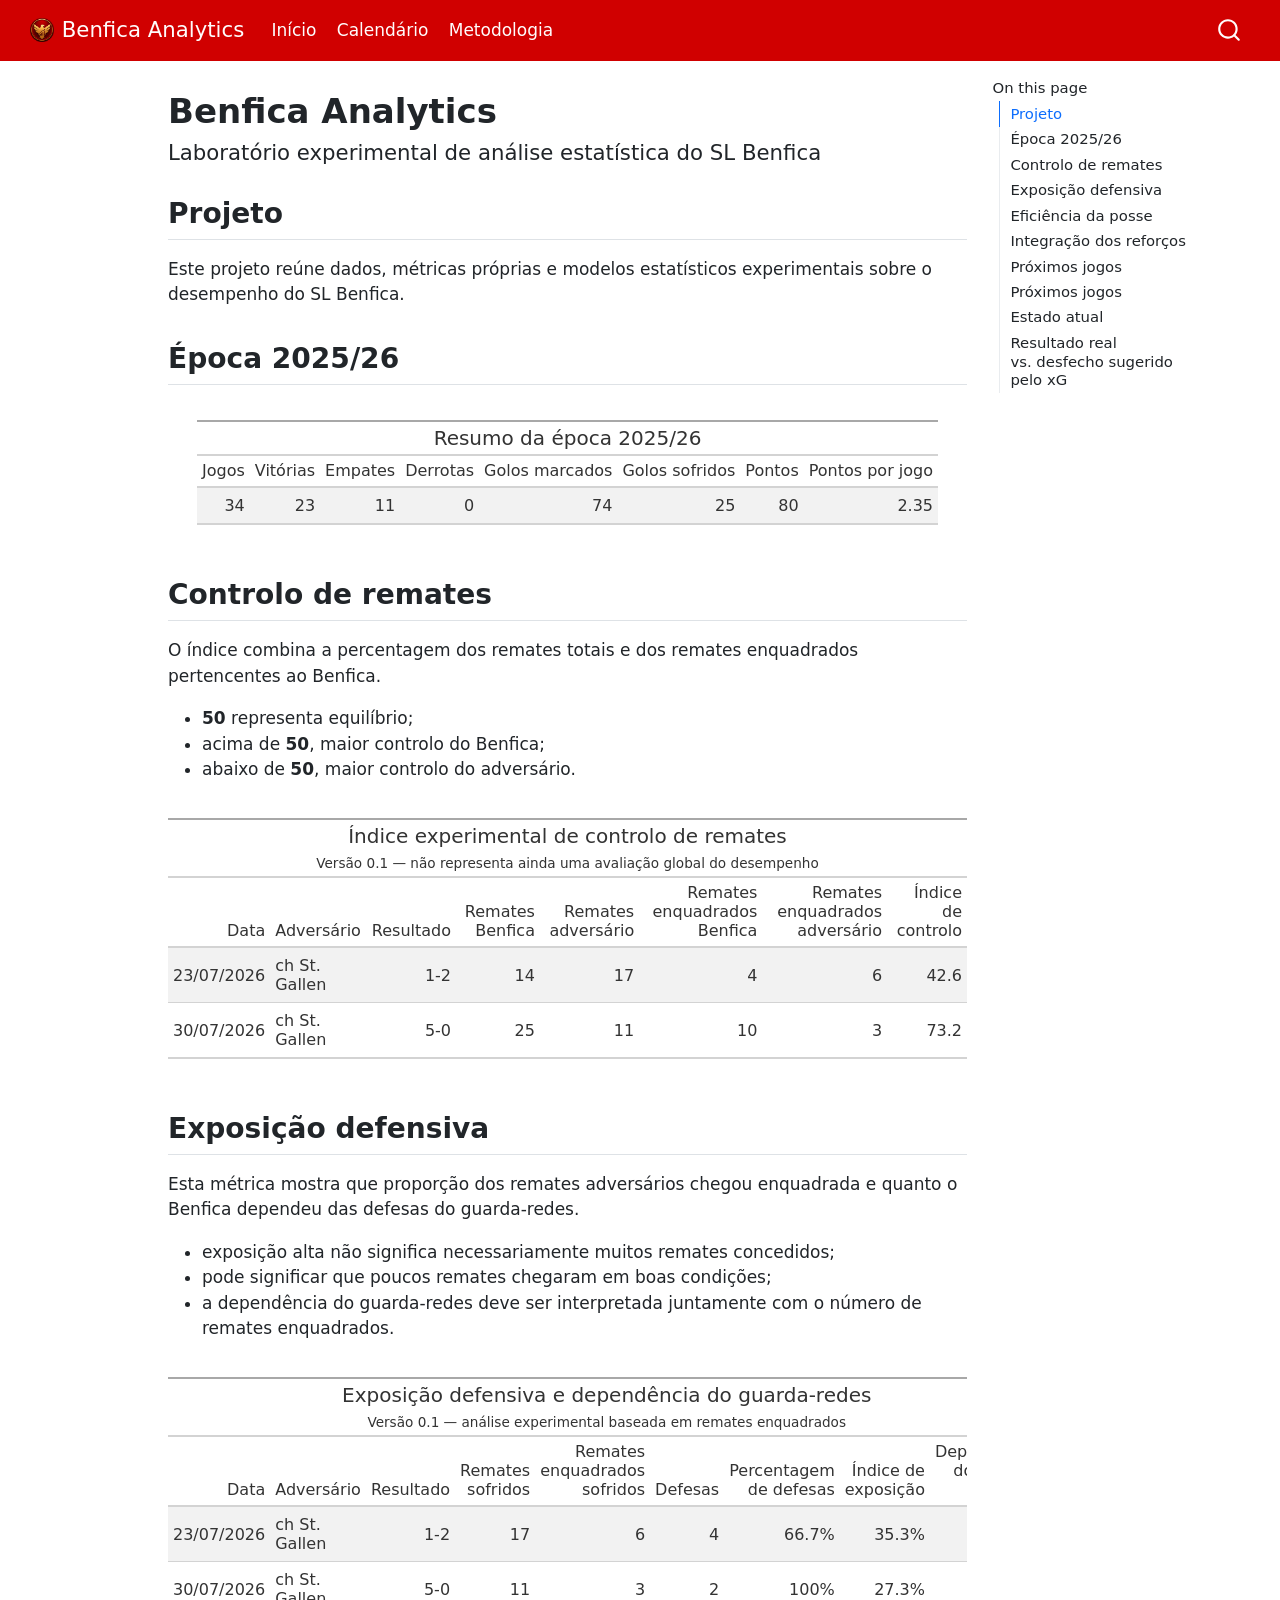
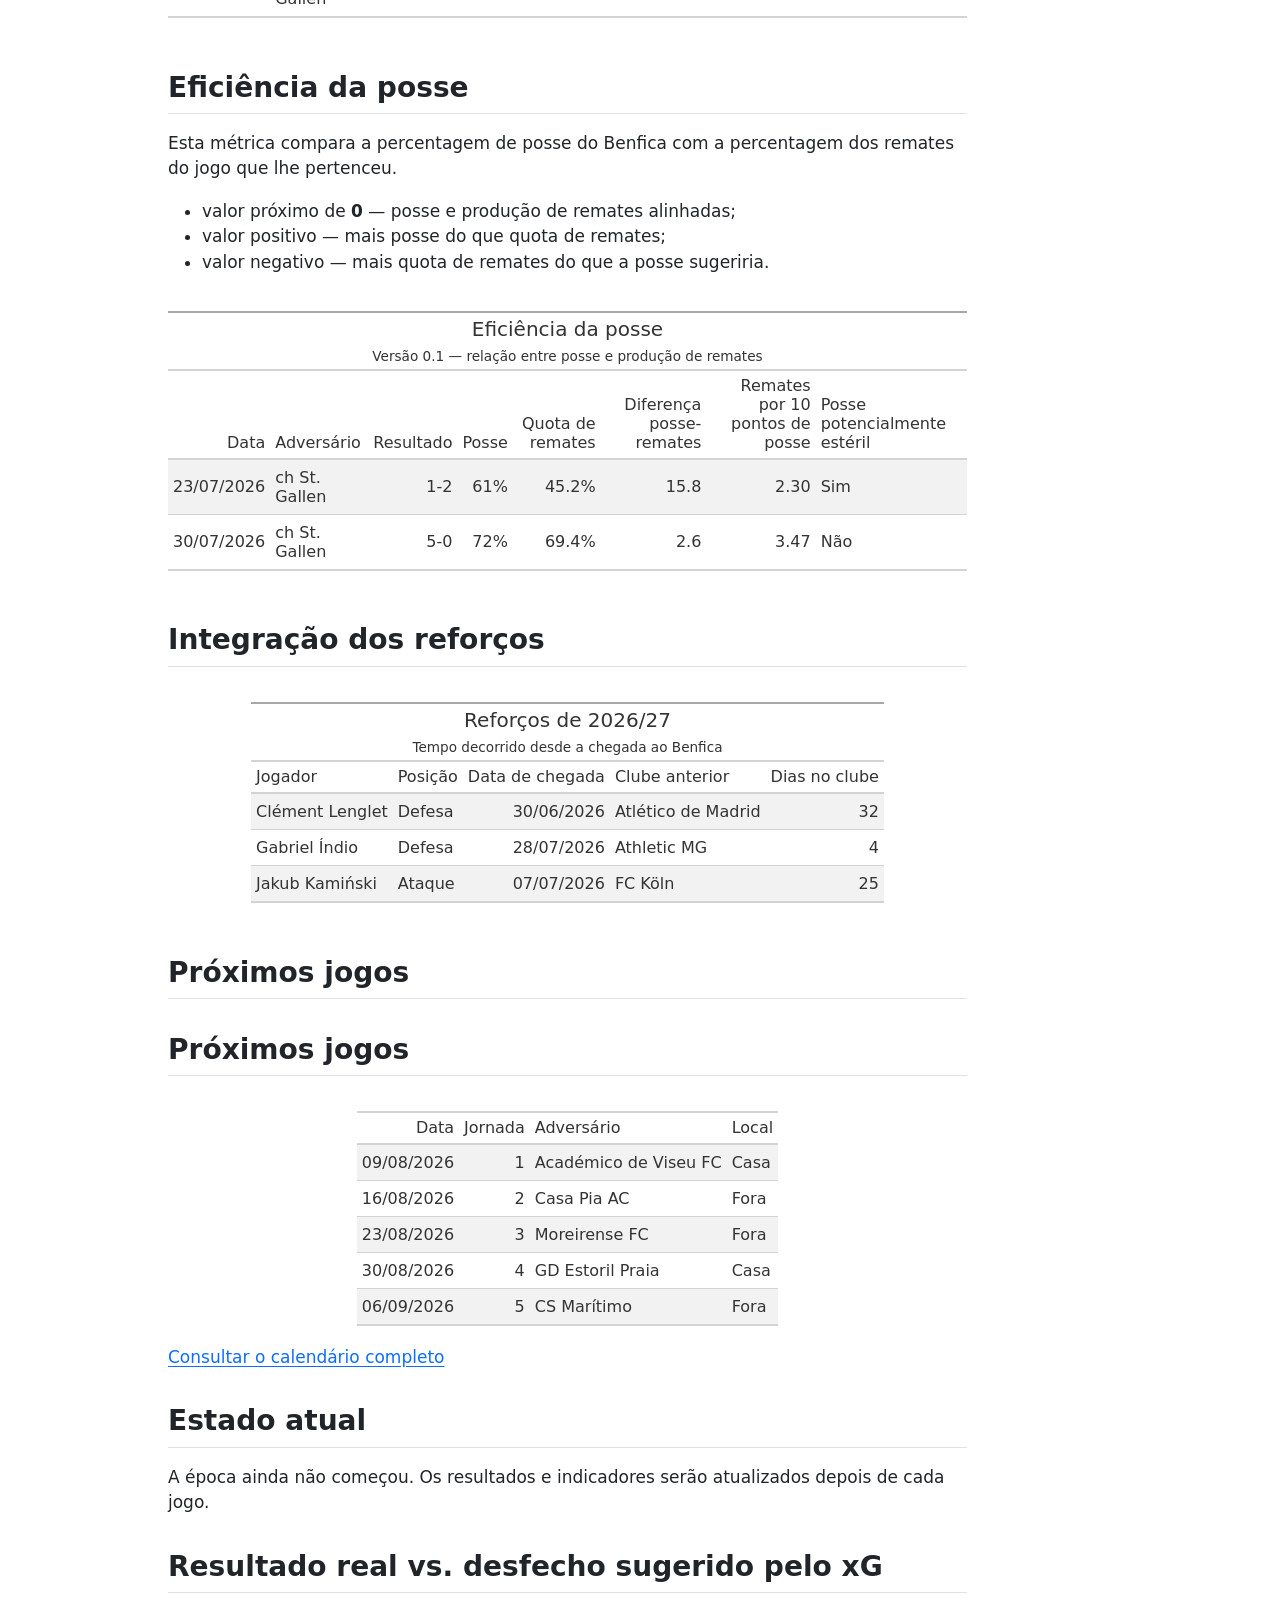
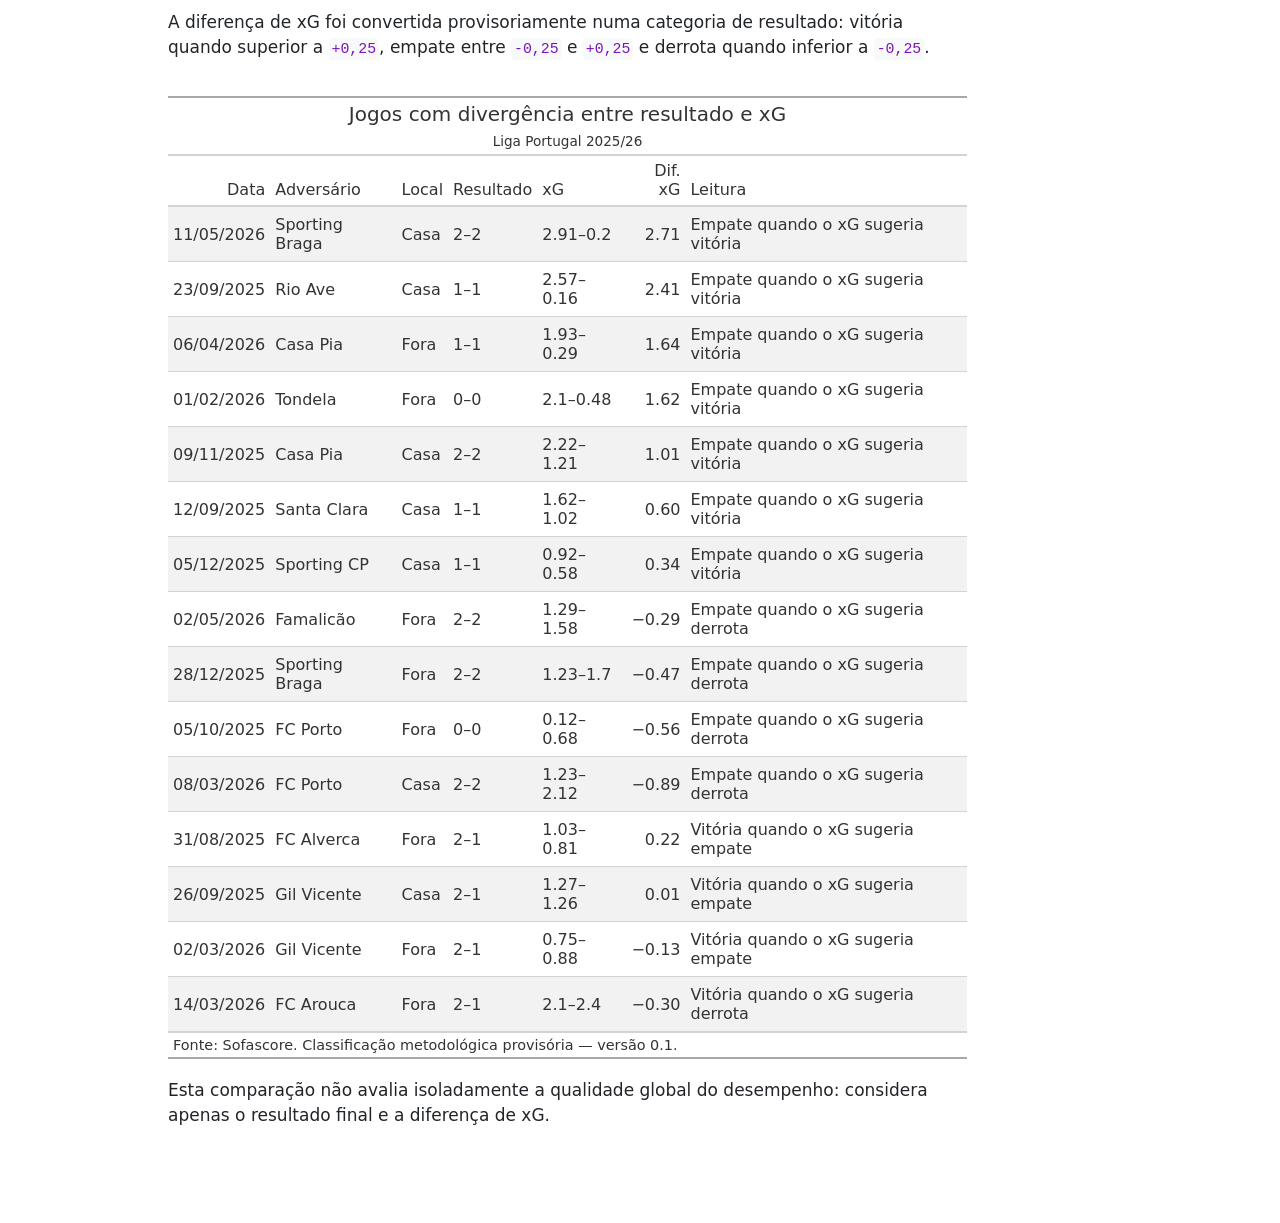
==== commit dd95d973: "Add result versus xG analysis" ====
--- a/docs/index.html
+++ b/docs/index.html
@@ -128,6 +128,7 @@
   <li><a href="#próximos-jogos" id="toc-próximos-jogos" class="nav-link" data-scroll-target="#próximos-jogos">Próximos jogos</a></li>
   <li><a href="#próximos-jogos-1" id="toc-próximos-jogos-1" class="nav-link" data-scroll-target="#próximos-jogos-1">Próximos jogos</a></li>
   <li><a href="#estado-atual" id="toc-estado-atual" class="nav-link" data-scroll-target="#estado-atual">Estado atual</a></li>
+  <li><a href="#resultado-real-vs.-desfecho-sugerido-pelo-xg" id="toc-resultado-real-vs.-desfecho-sugerido-pelo-xg" class="nav-link" data-scroll-target="#resultado-real-vs.-desfecho-sugerido-pelo-xg">Resultado real vs.&nbsp;desfecho sugerido pelo xG</a></li>
   </ul>
 </nav>
     </div>
@@ -162,23 +163,23 @@
 <h2 class="anchored" data-anchor-id="época-202526">Época 2025/26</h2>
 <div class="cell">
 <div class="cell-output-display">
-<div id="bkwgaijeig" style="padding-left:0px;padding-right:0px;padding-top:10px;padding-bottom:10px;overflow-x:auto;overflow-y:auto;width:auto;height:auto;">
-<style>#bkwgaijeig table {
+<div id="lcbfxartej" style="padding-left:0px;padding-right:0px;padding-top:10px;padding-bottom:10px;overflow-x:auto;overflow-y:auto;width:auto;height:auto;">
+<style>#lcbfxartej table {
   font-family: system-ui, 'Segoe UI', Roboto, Helvetica, Arial, sans-serif, 'Apple Color Emoji', 'Segoe UI Emoji', 'Segoe UI Symbol', 'Noto Color Emoji';
   -webkit-font-smoothing: antialiased;
   -moz-osx-font-smoothing: grayscale;
 }
 
-#bkwgaijeig thead, #bkwgaijeig tbody, #bkwgaijeig tfoot, #bkwgaijeig tr, #bkwgaijeig td, #bkwgaijeig th {
+#lcbfxartej thead, #lcbfxartej tbody, #lcbfxartej tfoot, #lcbfxartej tr, #lcbfxartej td, #lcbfxartej th {
   border-style: none;
 }
 
-#bkwgaijeig p {
+#lcbfxartej p {
   margin: 0;
   padding: 0;
 }
 
-#bkwgaijeig .gt_table {
+#lcbfxartej .gt_table {
   display: table;
   border-collapse: collapse;
   line-height: normal;
@@ -204,12 +205,12 @@
   border-left-color: #D3D3D3;
 }
 
-#bkwgaijeig .gt_caption {
+#lcbfxartej .gt_caption {
   padding-top: 4px;
   padding-bottom: 4px;
 }
 
-#bkwgaijeig .gt_title {
+#lcbfxartej .gt_title {
   color: #333333;
   font-size: 125%;
   font-weight: initial;
@@ -221,7 +222,7 @@
   border-bottom-width: 0;
 }
 
-#bkwgaijeig .gt_subtitle {
+#lcbfxartej .gt_subtitle {
   color: #333333;
   font-size: 85%;
   font-weight: initial;
@@ -233,7 +234,7 @@
   border-top-width: 0;
 }
 
-#bkwgaijeig .gt_heading {
+#lcbfxartej .gt_heading {
   background-color: #FFFFFF;
   text-align: center;
   border-bottom-color: #FFFFFF;
@@ -245,13 +246,13 @@
   border-right-color: #D3D3D3;
 }
 
-#bkwgaijeig .gt_bottom_border {
-  border-bottom-style: solid;
-  border-bottom-width: 2px;
-  border-bottom-color: #D3D3D3;
-}
-
-#bkwgaijeig .gt_col_headings {
+#lcbfxartej .gt_bottom_border {
+  border-bottom-style: solid;
+  border-bottom-width: 2px;
+  border-bottom-color: #D3D3D3;
+}
+
+#lcbfxartej .gt_col_headings {
   border-top-style: solid;
   border-top-width: 2px;
   border-top-color: #D3D3D3;
@@ -266,7 +267,7 @@
   border-right-color: #D3D3D3;
 }
 
-#bkwgaijeig .gt_col_heading {
+#lcbfxartej .gt_col_heading {
   color: #333333;
   background-color: #FFFFFF;
   font-size: 100%;
@@ -286,7 +287,7 @@
   overflow-x: hidden;
 }
 
-#bkwgaijeig .gt_column_spanner_outer {
+#lcbfxartej .gt_column_spanner_outer {
   color: #333333;
   background-color: #FFFFFF;
   font-size: 100%;
@@ -298,15 +299,15 @@
   padding-right: 4px;
 }
 
-#bkwgaijeig .gt_column_spanner_outer:first-child {
+#lcbfxartej .gt_column_spanner_outer:first-child {
   padding-left: 0;
 }
 
-#bkwgaijeig .gt_column_spanner_outer:last-child {
+#lcbfxartej .gt_column_spanner_outer:last-child {
   padding-right: 0;
 }
 
-#bkwgaijeig .gt_column_spanner {
+#lcbfxartej .gt_column_spanner {
   border-bottom-style: solid;
   border-bottom-width: 2px;
   border-bottom-color: #D3D3D3;
@@ -318,11 +319,11 @@
   width: 100%;
 }
 
-#bkwgaijeig .gt_spanner_row {
+#lcbfxartej .gt_spanner_row {
   border-bottom-style: hidden;
 }
 
-#bkwgaijeig .gt_group_heading {
+#lcbfxartej .gt_group_heading {
   padding-top: 8px;
   padding-bottom: 8px;
   padding-left: 5px;
@@ -348,7 +349,7 @@
   text-align: left;
 }
 
-#bkwgaijeig .gt_empty_group_heading {
+#lcbfxartej .gt_empty_group_heading {
   padding: 0.5px;
   color: #333333;
   background-color: #FFFFFF;
@@ -363,15 +364,15 @@
   vertical-align: middle;
 }
 
-#bkwgaijeig .gt_from_md > :first-child {
+#lcbfxartej .gt_from_md > :first-child {
   margin-top: 0;
 }
 
-#bkwgaijeig .gt_from_md > :last-child {
+#lcbfxartej .gt_from_md > :last-child {
   margin-bottom: 0;
 }
 
-#bkwgaijeig .gt_row {
+#lcbfxartej .gt_row {
   padding-top: 8px;
   padding-bottom: 8px;
   padding-left: 5px;
@@ -390,7 +391,7 @@
   overflow-x: hidden;
 }
 
-#bkwgaijeig .gt_stub {
+#lcbfxartej .gt_stub {
   color: #333333;
   background-color: #FFFFFF;
   font-size: 100%;
@@ -403,7 +404,7 @@
   padding-right: 5px;
 }
 
-#bkwgaijeig .gt_stub_row_group {
+#lcbfxartej .gt_stub_row_group {
   color: #333333;
   background-color: #FFFFFF;
   font-size: 100%;
@@ -417,54 +418,54 @@
   vertical-align: top;
 }
 
-#bkwgaijeig .gt_row_group_first td {
-  border-top-width: 2px;
-}
-
-#bkwgaijeig .gt_row_group_first th {
-  border-top-width: 2px;
-}
-
-#bkwgaijeig .gt_summary_row {
-  color: #333333;
-  background-color: #FFFFFF;
-  text-transform: inherit;
-  padding-top: 8px;
-  padding-bottom: 8px;
-  padding-left: 5px;
-  padding-right: 5px;
-}
-
-#bkwgaijeig .gt_first_summary_row {
-  border-top-style: solid;
-  border-top-color: #D3D3D3;
-}
-
-#bkwgaijeig .gt_first_summary_row.thick {
-  border-top-width: 2px;
-}
-
-#bkwgaijeig .gt_last_summary_row {
-  padding-top: 8px;
-  padding-bottom: 8px;
-  padding-left: 5px;
-  padding-right: 5px;
-  border-bottom-style: solid;
-  border-bottom-width: 2px;
-  border-bottom-color: #D3D3D3;
-}
-
-#bkwgaijeig .gt_grand_summary_row {
-  color: #333333;
-  background-color: #FFFFFF;
-  text-transform: inherit;
-  padding-top: 8px;
-  padding-bottom: 8px;
-  padding-left: 5px;
-  padding-right: 5px;
-}
-
-#bkwgaijeig .gt_first_grand_summary_row {
+#lcbfxartej .gt_row_group_first td {
+  border-top-width: 2px;
+}
+
+#lcbfxartej .gt_row_group_first th {
+  border-top-width: 2px;
+}
+
+#lcbfxartej .gt_summary_row {
+  color: #333333;
+  background-color: #FFFFFF;
+  text-transform: inherit;
+  padding-top: 8px;
+  padding-bottom: 8px;
+  padding-left: 5px;
+  padding-right: 5px;
+}
+
+#lcbfxartej .gt_first_summary_row {
+  border-top-style: solid;
+  border-top-color: #D3D3D3;
+}
+
+#lcbfxartej .gt_first_summary_row.thick {
+  border-top-width: 2px;
+}
+
+#lcbfxartej .gt_last_summary_row {
+  padding-top: 8px;
+  padding-bottom: 8px;
+  padding-left: 5px;
+  padding-right: 5px;
+  border-bottom-style: solid;
+  border-bottom-width: 2px;
+  border-bottom-color: #D3D3D3;
+}
+
+#lcbfxartej .gt_grand_summary_row {
+  color: #333333;
+  background-color: #FFFFFF;
+  text-transform: inherit;
+  padding-top: 8px;
+  padding-bottom: 8px;
+  padding-left: 5px;
+  padding-right: 5px;
+}
+
+#lcbfxartej .gt_first_grand_summary_row {
   padding-top: 8px;
   padding-bottom: 8px;
   padding-left: 5px;
@@ -474,7 +475,7 @@
   border-top-color: #D3D3D3;
 }
 
-#bkwgaijeig .gt_last_grand_summary_row_top {
+#lcbfxartej .gt_last_grand_summary_row_top {
   padding-top: 8px;
   padding-bottom: 8px;
   padding-left: 5px;
@@ -484,20 +485,20 @@
   border-bottom-color: #D3D3D3;
 }
 
-#bkwgaijeig .gt_striped {
+#lcbfxartej .gt_striped {
   background-color: rgba(128, 128, 128, 0.05);
 }
 
-#bkwgaijeig .gt_table_body {
-  border-top-style: solid;
-  border-top-width: 2px;
-  border-top-color: #D3D3D3;
-  border-bottom-style: solid;
-  border-bottom-width: 2px;
-  border-bottom-color: #D3D3D3;
-}
-
-#bkwgaijeig .gt_footnotes {
+#lcbfxartej .gt_table_body {
+  border-top-style: solid;
+  border-top-width: 2px;
+  border-top-color: #D3D3D3;
+  border-bottom-style: solid;
+  border-bottom-width: 2px;
+  border-bottom-color: #D3D3D3;
+}
+
+#lcbfxartej .gt_footnotes {
   color: #333333;
   background-color: #FFFFFF;
   border-bottom-style: none;
@@ -511,7 +512,7 @@
   border-right-color: #D3D3D3;
 }
 
-#bkwgaijeig .gt_footnote {
+#lcbfxartej .gt_footnote {
   margin: 0px;
   font-size: 90%;
   padding-top: 4px;
@@ -520,7 +521,7 @@
   padding-right: 5px;
 }
 
-#bkwgaijeig .gt_sourcenotes {
+#lcbfxartej .gt_sourcenotes {
   color: #333333;
   background-color: #FFFFFF;
   border-bottom-style: none;
@@ -534,7 +535,7 @@
   border-right-color: #D3D3D3;
 }
 
-#bkwgaijeig .gt_sourcenote {
+#lcbfxartej .gt_sourcenote {
   font-size: 90%;
   padding-top: 4px;
   padding-bottom: 4px;
@@ -542,72 +543,72 @@
   padding-right: 5px;
 }
 
-#bkwgaijeig .gt_left {
+#lcbfxartej .gt_left {
   text-align: left;
 }
 
-#bkwgaijeig .gt_center {
+#lcbfxartej .gt_center {
   text-align: center;
 }
 
-#bkwgaijeig .gt_right {
+#lcbfxartej .gt_right {
   text-align: right;
   font-variant-numeric: tabular-nums;
 }
 
-#bkwgaijeig .gt_font_normal {
+#lcbfxartej .gt_font_normal {
   font-weight: normal;
 }
 
-#bkwgaijeig .gt_font_bold {
+#lcbfxartej .gt_font_bold {
   font-weight: bold;
 }
 
-#bkwgaijeig .gt_font_italic {
+#lcbfxartej .gt_font_italic {
   font-style: italic;
 }
 
-#bkwgaijeig .gt_super {
+#lcbfxartej .gt_super {
   font-size: 65%;
 }
 
-#bkwgaijeig .gt_footnote_marks {
+#lcbfxartej .gt_footnote_marks {
   font-size: 75%;
   vertical-align: 0.4em;
   position: initial;
 }
 
-#bkwgaijeig .gt_asterisk {
+#lcbfxartej .gt_asterisk {
   font-size: 100%;
   vertical-align: 0;
 }
 
-#bkwgaijeig .gt_indent_1 {
+#lcbfxartej .gt_indent_1 {
   text-indent: 5px;
 }
 
-#bkwgaijeig .gt_indent_2 {
+#lcbfxartej .gt_indent_2 {
   text-indent: 10px;
 }
 
-#bkwgaijeig .gt_indent_3 {
+#lcbfxartej .gt_indent_3 {
   text-indent: 15px;
 }
 
-#bkwgaijeig .gt_indent_4 {
+#lcbfxartej .gt_indent_4 {
   text-indent: 20px;
 }
 
-#bkwgaijeig .gt_indent_5 {
+#lcbfxartej .gt_indent_5 {
   text-indent: 25px;
 }
 
-#bkwgaijeig .katex-display {
+#lcbfxartej .katex-display {
   display: inline-flex !important;
   margin-bottom: 0.75em !important;
 }
 
-#bkwgaijeig div.Reactable > div.rt-table > div.rt-thead > div.rt-tr.rt-tr-group-header > div.rt-th-group:after {
+#lcbfxartej div.Reactable > div.rt-table > div.rt-thead > div.rt-tr.rt-tr-group-header > div.rt-th-group:after {
   height: 0px !important;
 }
 </style>
@@ -656,23 +657,23 @@
 </ul>
 <div class="cell">
 <div class="cell-output-display">
-<div id="ukyciyfvfs" style="padding-left:0px;padding-right:0px;padding-top:10px;padding-bottom:10px;overflow-x:auto;overflow-y:auto;width:auto;height:auto;">
-<style>#ukyciyfvfs table {
+<div id="wvgunqfyye" style="padding-left:0px;padding-right:0px;padding-top:10px;padding-bottom:10px;overflow-x:auto;overflow-y:auto;width:auto;height:auto;">
+<style>#wvgunqfyye table {
   font-family: system-ui, 'Segoe UI', Roboto, Helvetica, Arial, sans-serif, 'Apple Color Emoji', 'Segoe UI Emoji', 'Segoe UI Symbol', 'Noto Color Emoji';
   -webkit-font-smoothing: antialiased;
   -moz-osx-font-smoothing: grayscale;
 }
 
-#ukyciyfvfs thead, #ukyciyfvfs tbody, #ukyciyfvfs tfoot, #ukyciyfvfs tr, #ukyciyfvfs td, #ukyciyfvfs th {
+#wvgunqfyye thead, #wvgunqfyye tbody, #wvgunqfyye tfoot, #wvgunqfyye tr, #wvgunqfyye td, #wvgunqfyye th {
   border-style: none;
 }
 
-#ukyciyfvfs p {
+#wvgunqfyye p {
   margin: 0;
   padding: 0;
 }
 
-#ukyciyfvfs .gt_table {
+#wvgunqfyye .gt_table {
   display: table;
   border-collapse: collapse;
   line-height: normal;
@@ -698,12 +699,12 @@
   border-left-color: #D3D3D3;
 }
 
-#ukyciyfvfs .gt_caption {
+#wvgunqfyye .gt_caption {
   padding-top: 4px;
   padding-bottom: 4px;
 }
 
-#ukyciyfvfs .gt_title {
+#wvgunqfyye .gt_title {
   color: #333333;
   font-size: 125%;
   font-weight: initial;
@@ -715,7 +716,7 @@
   border-bottom-width: 0;
 }
 
-#ukyciyfvfs .gt_subtitle {
+#wvgunqfyye .gt_subtitle {
   color: #333333;
   font-size: 85%;
   font-weight: initial;
@@ -727,7 +728,7 @@
   border-top-width: 0;
 }
 
-#ukyciyfvfs .gt_heading {
+#wvgunqfyye .gt_heading {
   background-color: #FFFFFF;
   text-align: center;
   border-bottom-color: #FFFFFF;
@@ -739,13 +740,13 @@
   border-right-color: #D3D3D3;
 }
 
-#ukyciyfvfs .gt_bottom_border {
-  border-bottom-style: solid;
-  border-bottom-width: 2px;
-  border-bottom-color: #D3D3D3;
-}
-
-#ukyciyfvfs .gt_col_headings {
+#wvgunqfyye .gt_bottom_border {
+  border-bottom-style: solid;
+  border-bottom-width: 2px;
+  border-bottom-color: #D3D3D3;
+}
+
+#wvgunqfyye .gt_col_headings {
   border-top-style: solid;
   border-top-width: 2px;
   border-top-color: #D3D3D3;
@@ -760,7 +761,7 @@
   border-right-color: #D3D3D3;
 }
 
-#ukyciyfvfs .gt_col_heading {
+#wvgunqfyye .gt_col_heading {
   color: #333333;
   background-color: #FFFFFF;
   font-size: 100%;
@@ -780,7 +781,7 @@
   overflow-x: hidden;
 }
 
-#ukyciyfvfs .gt_column_spanner_outer {
+#wvgunqfyye .gt_column_spanner_outer {
   color: #333333;
   background-color: #FFFFFF;
   font-size: 100%;
@@ -792,15 +793,15 @@
   padding-right: 4px;
 }
 
-#ukyciyfvfs .gt_column_spanner_outer:first-child {
+#wvgunqfyye .gt_column_spanner_outer:first-child {
   padding-left: 0;
 }
 
-#ukyciyfvfs .gt_column_spanner_outer:last-child {
+#wvgunqfyye .gt_column_spanner_outer:last-child {
   padding-right: 0;
 }
 
-#ukyciyfvfs .gt_column_spanner {
+#wvgunqfyye .gt_column_spanner {
   border-bottom-style: solid;
   border-bottom-width: 2px;
   border-bottom-color: #D3D3D3;
@@ -812,11 +813,11 @@
   width: 100%;
 }
 
-#ukyciyfvfs .gt_spanner_row {
+#wvgunqfyye .gt_spanner_row {
   border-bottom-style: hidden;
 }
 
-#ukyciyfvfs .gt_group_heading {
+#wvgunqfyye .gt_group_heading {
   padding-top: 8px;
   padding-bottom: 8px;
   padding-left: 5px;
@@ -842,7 +843,7 @@
   text-align: left;
 }
 
-#ukyciyfvfs .gt_empty_group_heading {
+#wvgunqfyye .gt_empty_group_heading {
   padding: 0.5px;
   color: #333333;
   background-color: #FFFFFF;
@@ -857,15 +858,15 @@
   vertical-align: middle;
 }
 
-#ukyciyfvfs .gt_from_md > :first-child {
+#wvgunqfyye .gt_from_md > :first-child {
   margin-top: 0;
 }
 
-#ukyciyfvfs .gt_from_md > :last-child {
+#wvgunqfyye .gt_from_md > :last-child {
   margin-bottom: 0;
 }
 
-#ukyciyfvfs .gt_row {
+#wvgunqfyye .gt_row {
   padding-top: 8px;
   padding-bottom: 8px;
   padding-left: 5px;
@@ -884,7 +885,7 @@
   overflow-x: hidden;
 }
 
-#ukyciyfvfs .gt_stub {
+#wvgunqfyye .gt_stub {
   color: #333333;
   background-color: #FFFFFF;
   font-size: 100%;
@@ -897,7 +898,7 @@
   padding-right: 5px;
 }
 
-#ukyciyfvfs .gt_stub_row_group {
+#wvgunqfyye .gt_stub_row_group {
   color: #333333;
   background-color: #FFFFFF;
   font-size: 100%;
@@ -911,54 +912,54 @@
   vertical-align: top;
 }
 
-#ukyciyfvfs .gt_row_group_first td {
-  border-top-width: 2px;
-}
-
-#ukyciyfvfs .gt_row_group_first th {
-  border-top-width: 2px;
-}
-
-#ukyciyfvfs .gt_summary_row {
-  color: #333333;
-  background-color: #FFFFFF;
-  text-transform: inherit;
-  padding-top: 8px;
-  padding-bottom: 8px;
-  padding-left: 5px;
-  padding-right: 5px;
-}
-
-#ukyciyfvfs .gt_first_summary_row {
-  border-top-style: solid;
-  border-top-color: #D3D3D3;
-}
-
-#ukyciyfvfs .gt_first_summary_row.thick {
-  border-top-width: 2px;
-}
-
-#ukyciyfvfs .gt_last_summary_row {
-  padding-top: 8px;
-  padding-bottom: 8px;
-  padding-left: 5px;
-  padding-right: 5px;
-  border-bottom-style: solid;
-  border-bottom-width: 2px;
-  border-bottom-color: #D3D3D3;
-}
-
-#ukyciyfvfs .gt_grand_summary_row {
-  color: #333333;
-  background-color: #FFFFFF;
-  text-transform: inherit;
-  padding-top: 8px;
-  padding-bottom: 8px;
-  padding-left: 5px;
-  padding-right: 5px;
-}
-
-#ukyciyfvfs .gt_first_grand_summary_row {
+#wvgunqfyye .gt_row_group_first td {
+  border-top-width: 2px;
+}
+
+#wvgunqfyye .gt_row_group_first th {
+  border-top-width: 2px;
+}
+
+#wvgunqfyye .gt_summary_row {
+  color: #333333;
+  background-color: #FFFFFF;
+  text-transform: inherit;
+  padding-top: 8px;
+  padding-bottom: 8px;
+  padding-left: 5px;
+  padding-right: 5px;
+}
+
+#wvgunqfyye .gt_first_summary_row {
+  border-top-style: solid;
+  border-top-color: #D3D3D3;
+}
+
+#wvgunqfyye .gt_first_summary_row.thick {
+  border-top-width: 2px;
+}
+
+#wvgunqfyye .gt_last_summary_row {
+  padding-top: 8px;
+  padding-bottom: 8px;
+  padding-left: 5px;
+  padding-right: 5px;
+  border-bottom-style: solid;
+  border-bottom-width: 2px;
+  border-bottom-color: #D3D3D3;
+}
+
+#wvgunqfyye .gt_grand_summary_row {
+  color: #333333;
+  background-color: #FFFFFF;
+  text-transform: inherit;
+  padding-top: 8px;
+  padding-bottom: 8px;
+  padding-left: 5px;
+  padding-right: 5px;
+}
+
+#wvgunqfyye .gt_first_grand_summary_row {
   padding-top: 8px;
   padding-bottom: 8px;
   padding-left: 5px;
@@ -968,7 +969,7 @@
   border-top-color: #D3D3D3;
 }
 
-#ukyciyfvfs .gt_last_grand_summary_row_top {
+#wvgunqfyye .gt_last_grand_summary_row_top {
   padding-top: 8px;
   padding-bottom: 8px;
   padding-left: 5px;
@@ -978,20 +979,20 @@
   border-bottom-color: #D3D3D3;
 }
 
-#ukyciyfvfs .gt_striped {
+#wvgunqfyye .gt_striped {
   background-color: rgba(128, 128, 128, 0.05);
 }
 
-#ukyciyfvfs .gt_table_body {
-  border-top-style: solid;
-  border-top-width: 2px;
-  border-top-color: #D3D3D3;
-  border-bottom-style: solid;
-  border-bottom-width: 2px;
-  border-bottom-color: #D3D3D3;
-}
-
-#ukyciyfvfs .gt_footnotes {
+#wvgunqfyye .gt_table_body {
+  border-top-style: solid;
+  border-top-width: 2px;
+  border-top-color: #D3D3D3;
+  border-bottom-style: solid;
+  border-bottom-width: 2px;
+  border-bottom-color: #D3D3D3;
+}
+
+#wvgunqfyye .gt_footnotes {
   color: #333333;
   background-color: #FFFFFF;
   border-bottom-style: none;
@@ -1005,7 +1006,7 @@
   border-right-color: #D3D3D3;
 }
 
-#ukyciyfvfs .gt_footnote {
+#wvgunqfyye .gt_footnote {
   margin: 0px;
   font-size: 90%;
   padding-top: 4px;
@@ -1014,7 +1015,7 @@
   padding-right: 5px;
 }
 
-#ukyciyfvfs .gt_sourcenotes {
+#wvgunqfyye .gt_sourcenotes {
   color: #333333;
   background-color: #FFFFFF;
   border-bottom-style: none;
@@ -1028,7 +1029,7 @@
   border-right-color: #D3D3D3;
 }
 
-#ukyciyfvfs .gt_sourcenote {
+#wvgunqfyye .gt_sourcenote {
   font-size: 90%;
   padding-top: 4px;
   padding-bottom: 4px;
@@ -1036,72 +1037,72 @@
   padding-right: 5px;
 }
 
-#ukyciyfvfs .gt_left {
+#wvgunqfyye .gt_left {
   text-align: left;
 }
 
-#ukyciyfvfs .gt_center {
+#wvgunqfyye .gt_center {
   text-align: center;
 }
 
-#ukyciyfvfs .gt_right {
+#wvgunqfyye .gt_right {
   text-align: right;
   font-variant-numeric: tabular-nums;
 }
 
-#ukyciyfvfs .gt_font_normal {
+#wvgunqfyye .gt_font_normal {
   font-weight: normal;
 }
 
-#ukyciyfvfs .gt_font_bold {
+#wvgunqfyye .gt_font_bold {
   font-weight: bold;
 }
 
-#ukyciyfvfs .gt_font_italic {
+#wvgunqfyye .gt_font_italic {
   font-style: italic;
 }
 
-#ukyciyfvfs .gt_super {
+#wvgunqfyye .gt_super {
   font-size: 65%;
 }
 
-#ukyciyfvfs .gt_footnote_marks {
+#wvgunqfyye .gt_footnote_marks {
   font-size: 75%;
   vertical-align: 0.4em;
   position: initial;
 }
 
-#ukyciyfvfs .gt_asterisk {
+#wvgunqfyye .gt_asterisk {
   font-size: 100%;
   vertical-align: 0;
 }
 
-#ukyciyfvfs .gt_indent_1 {
+#wvgunqfyye .gt_indent_1 {
   text-indent: 5px;
 }
 
-#ukyciyfvfs .gt_indent_2 {
+#wvgunqfyye .gt_indent_2 {
   text-indent: 10px;
 }
 
-#ukyciyfvfs .gt_indent_3 {
+#wvgunqfyye .gt_indent_3 {
   text-indent: 15px;
 }
 
-#ukyciyfvfs .gt_indent_4 {
+#wvgunqfyye .gt_indent_4 {
   text-indent: 20px;
 }
 
-#ukyciyfvfs .gt_indent_5 {
+#wvgunqfyye .gt_indent_5 {
   text-indent: 25px;
 }
 
-#ukyciyfvfs .katex-display {
+#wvgunqfyye .katex-display {
   display: inline-flex !important;
   margin-bottom: 0.75em !important;
 }
 
-#ukyciyfvfs div.Reactable > div.rt-table > div.rt-thead > div.rt-tr.rt-tr-group-header > div.rt-th-group:after {
+#wvgunqfyye div.Reactable > div.rt-table > div.rt-thead > div.rt-tr.rt-tr-group-header > div.rt-th-group:after {
   height: 0px !important;
 }
 </style>
@@ -1163,23 +1164,23 @@
 </ul>
 <div class="cell">
 <div class="cell-output-display">
-<div id="hntjzubpdi" style="padding-left:0px;padding-right:0px;padding-top:10px;padding-bottom:10px;overflow-x:auto;overflow-y:auto;width:auto;height:auto;">
-<style>#hntjzubpdi table {
+<div id="czlacdinxy" style="padding-left:0px;padding-right:0px;padding-top:10px;padding-bottom:10px;overflow-x:auto;overflow-y:auto;width:auto;height:auto;">
+<style>#czlacdinxy table {
   font-family: system-ui, 'Segoe UI', Roboto, Helvetica, Arial, sans-serif, 'Apple Color Emoji', 'Segoe UI Emoji', 'Segoe UI Symbol', 'Noto Color Emoji';
   -webkit-font-smoothing: antialiased;
   -moz-osx-font-smoothing: grayscale;
 }
 
-#hntjzubpdi thead, #hntjzubpdi tbody, #hntjzubpdi tfoot, #hntjzubpdi tr, #hntjzubpdi td, #hntjzubpdi th {
+#czlacdinxy thead, #czlacdinxy tbody, #czlacdinxy tfoot, #czlacdinxy tr, #czlacdinxy td, #czlacdinxy th {
   border-style: none;
 }
 
-#hntjzubpdi p {
+#czlacdinxy p {
   margin: 0;
   padding: 0;
 }
 
-#hntjzubpdi .gt_table {
+#czlacdinxy .gt_table {
   display: table;
   border-collapse: collapse;
   line-height: normal;
@@ -1205,12 +1206,12 @@
   border-left-color: #D3D3D3;
 }
 
-#hntjzubpdi .gt_caption {
+#czlacdinxy .gt_caption {
   padding-top: 4px;
   padding-bottom: 4px;
 }
 
-#hntjzubpdi .gt_title {
+#czlacdinxy .gt_title {
   color: #333333;
   font-size: 125%;
   font-weight: initial;
@@ -1222,7 +1223,7 @@
   border-bottom-width: 0;
 }
 
-#hntjzubpdi .gt_subtitle {
+#czlacdinxy .gt_subtitle {
   color: #333333;
   font-size: 85%;
   font-weight: initial;
@@ -1234,7 +1235,7 @@
   border-top-width: 0;
 }
 
-#hntjzubpdi .gt_heading {
+#czlacdinxy .gt_heading {
   background-color: #FFFFFF;
   text-align: center;
   border-bottom-color: #FFFFFF;
@@ -1246,13 +1247,13 @@
   border-right-color: #D3D3D3;
 }
 
-#hntjzubpdi .gt_bottom_border {
-  border-bottom-style: solid;
-  border-bottom-width: 2px;
-  border-bottom-color: #D3D3D3;
-}
-
-#hntjzubpdi .gt_col_headings {
+#czlacdinxy .gt_bottom_border {
+  border-bottom-style: solid;
+  border-bottom-width: 2px;
+  border-bottom-color: #D3D3D3;
+}
+
+#czlacdinxy .gt_col_headings {
   border-top-style: solid;
   border-top-width: 2px;
   border-top-color: #D3D3D3;
@@ -1267,7 +1268,7 @@
   border-right-color: #D3D3D3;
 }
 
-#hntjzubpdi .gt_col_heading {
+#czlacdinxy .gt_col_heading {
   color: #333333;
   background-color: #FFFFFF;
   font-size: 100%;
@@ -1287,7 +1288,7 @@
   overflow-x: hidden;
 }
 
-#hntjzubpdi .gt_column_spanner_outer {
+#czlacdinxy .gt_column_spanner_outer {
   color: #333333;
   background-color: #FFFFFF;
   font-size: 100%;
@@ -1299,15 +1300,15 @@
   padding-right: 4px;
 }
 
-#hntjzubpdi .gt_column_spanner_outer:first-child {
+#czlacdinxy .gt_column_spanner_outer:first-child {
   padding-left: 0;
 }
 
-#hntjzubpdi .gt_column_spanner_outer:last-child {
+#czlacdinxy .gt_column_spanner_outer:last-child {
   padding-right: 0;
 }
 
-#hntjzubpdi .gt_column_spanner {
+#czlacdinxy .gt_column_spanner {
   border-bottom-style: solid;
   border-bottom-width: 2px;
   border-bottom-color: #D3D3D3;
@@ -1319,11 +1320,11 @@
   width: 100%;
 }
 
-#hntjzubpdi .gt_spanner_row {
+#czlacdinxy .gt_spanner_row {
   border-bottom-style: hidden;
 }
 
-#hntjzubpdi .gt_group_heading {
+#czlacdinxy .gt_group_heading {
   padding-top: 8px;
   padding-bottom: 8px;
   padding-left: 5px;
@@ -1349,7 +1350,7 @@
   text-align: left;
 }
 
-#hntjzubpdi .gt_empty_group_heading {
+#czlacdinxy .gt_empty_group_heading {
   padding: 0.5px;
   color: #333333;
   background-color: #FFFFFF;
@@ -1364,15 +1365,15 @@
   vertical-align: middle;
 }
 
-#hntjzubpdi .gt_from_md > :first-child {
+#czlacdinxy .gt_from_md > :first-child {
   margin-top: 0;
 }
 
-#hntjzubpdi .gt_from_md > :last-child {
+#czlacdinxy .gt_from_md > :last-child {
   margin-bottom: 0;
 }
 
-#hntjzubpdi .gt_row {
+#czlacdinxy .gt_row {
   padding-top: 8px;
   padding-bottom: 8px;
   padding-left: 5px;
@@ -1391,7 +1392,7 @@
   overflow-x: hidden;
 }
 
-#hntjzubpdi .gt_stub {
+#czlacdinxy .gt_stub {
   color: #333333;
   background-color: #FFFFFF;
   font-size: 100%;
@@ -1404,7 +1405,7 @@
   padding-right: 5px;
 }
 
-#hntjzubpdi .gt_stub_row_group {
+#czlacdinxy .gt_stub_row_group {
   color: #333333;
   background-color: #FFFFFF;
   font-size: 100%;
@@ -1418,54 +1419,54 @@
   vertical-align: top;
 }
 
-#hntjzubpdi .gt_row_group_first td {
-  border-top-width: 2px;
-}
-
-#hntjzubpdi .gt_row_group_first th {
-  border-top-width: 2px;
-}
-
-#hntjzubpdi .gt_summary_row {
-  color: #333333;
-  background-color: #FFFFFF;
-  text-transform: inherit;
-  padding-top: 8px;
-  padding-bottom: 8px;
-  padding-left: 5px;
-  padding-right: 5px;
-}
-
-#hntjzubpdi .gt_first_summary_row {
-  border-top-style: solid;
-  border-top-color: #D3D3D3;
-}
-
-#hntjzubpdi .gt_first_summary_row.thick {
-  border-top-width: 2px;
-}
-
-#hntjzubpdi .gt_last_summary_row {
-  padding-top: 8px;
-  padding-bottom: 8px;
-  padding-left: 5px;
-  padding-right: 5px;
-  border-bottom-style: solid;
-  border-bottom-width: 2px;
-  border-bottom-color: #D3D3D3;
-}
-
-#hntjzubpdi .gt_grand_summary_row {
-  color: #333333;
-  background-color: #FFFFFF;
-  text-transform: inherit;
-  padding-top: 8px;
-  padding-bottom: 8px;
-  padding-left: 5px;
-  padding-right: 5px;
-}
-
-#hntjzubpdi .gt_first_grand_summary_row {
+#czlacdinxy .gt_row_group_first td {
+  border-top-width: 2px;
+}
+
+#czlacdinxy .gt_row_group_first th {
+  border-top-width: 2px;
+}
+
+#czlacdinxy .gt_summary_row {
+  color: #333333;
+  background-color: #FFFFFF;
+  text-transform: inherit;
+  padding-top: 8px;
+  padding-bottom: 8px;
+  padding-left: 5px;
+  padding-right: 5px;
+}
+
+#czlacdinxy .gt_first_summary_row {
+  border-top-style: solid;
+  border-top-color: #D3D3D3;
+}
+
+#czlacdinxy .gt_first_summary_row.thick {
+  border-top-width: 2px;
+}
+
+#czlacdinxy .gt_last_summary_row {
+  padding-top: 8px;
+  padding-bottom: 8px;
+  padding-left: 5px;
+  padding-right: 5px;
+  border-bottom-style: solid;
+  border-bottom-width: 2px;
+  border-bottom-color: #D3D3D3;
+}
+
+#czlacdinxy .gt_grand_summary_row {
+  color: #333333;
+  background-color: #FFFFFF;
+  text-transform: inherit;
+  padding-top: 8px;
+  padding-bottom: 8px;
+  padding-left: 5px;
+  padding-right: 5px;
+}
+
+#czlacdinxy .gt_first_grand_summary_row {
   padding-top: 8px;
   padding-bottom: 8px;
   padding-left: 5px;
@@ -1475,7 +1476,7 @@
   border-top-color: #D3D3D3;
 }
 
-#hntjzubpdi .gt_last_grand_summary_row_top {
+#czlacdinxy .gt_last_grand_summary_row_top {
   padding-top: 8px;
   padding-bottom: 8px;
   padding-left: 5px;
@@ -1485,20 +1486,20 @@
   border-bottom-color: #D3D3D3;
 }
 
-#hntjzubpdi .gt_striped {
+#czlacdinxy .gt_striped {
   background-color: rgba(128, 128, 128, 0.05);
 }
 
-#hntjzubpdi .gt_table_body {
-  border-top-style: solid;
-  border-top-width: 2px;
-  border-top-color: #D3D3D3;
-  border-bottom-style: solid;
-  border-bottom-width: 2px;
-  border-bottom-color: #D3D3D3;
-}
-
-#hntjzubpdi .gt_footnotes {
+#czlacdinxy .gt_table_body {
+  border-top-style: solid;
+  border-top-width: 2px;
+  border-top-color: #D3D3D3;
+  border-bottom-style: solid;
+  border-bottom-width: 2px;
+  border-bottom-color: #D3D3D3;
+}
+
+#czlacdinxy .gt_footnotes {
   color: #333333;
   background-color: #FFFFFF;
   border-bottom-style: none;
@@ -1512,7 +1513,7 @@
   border-right-color: #D3D3D3;
 }
 
-#hntjzubpdi .gt_footnote {
+#czlacdinxy .gt_footnote {
   margin: 0px;
   font-size: 90%;
   padding-top: 4px;
@@ -1521,7 +1522,7 @@
   padding-right: 5px;
 }
 
-#hntjzubpdi .gt_sourcenotes {
+#czlacdinxy .gt_sourcenotes {
   color: #333333;
   background-color: #FFFFFF;
   border-bottom-style: none;
@@ -1535,7 +1536,7 @@
   border-right-color: #D3D3D3;
 }
 
-#hntjzubpdi .gt_sourcenote {
+#czlacdinxy .gt_sourcenote {
   font-size: 90%;
   padding-top: 4px;
   padding-bottom: 4px;
@@ -1543,72 +1544,72 @@
   padding-right: 5px;
 }
 
-#hntjzubpdi .gt_left {
+#czlacdinxy .gt_left {
   text-align: left;
 }
 
-#hntjzubpdi .gt_center {
+#czlacdinxy .gt_center {
   text-align: center;
 }
 
-#hntjzubpdi .gt_right {
+#czlacdinxy .gt_right {
   text-align: right;
   font-variant-numeric: tabular-nums;
 }
 
-#hntjzubpdi .gt_font_normal {
+#czlacdinxy .gt_font_normal {
   font-weight: normal;
 }
 
-#hntjzubpdi .gt_font_bold {
+#czlacdinxy .gt_font_bold {
   font-weight: bold;
 }
 
-#hntjzubpdi .gt_font_italic {
+#czlacdinxy .gt_font_italic {
   font-style: italic;
 }
 
-#hntjzubpdi .gt_super {
+#czlacdinxy .gt_super {
   font-size: 65%;
 }
 
-#hntjzubpdi .gt_footnote_marks {
+#czlacdinxy .gt_footnote_marks {
   font-size: 75%;
   vertical-align: 0.4em;
   position: initial;
 }
 
-#hntjzubpdi .gt_asterisk {
+#czlacdinxy .gt_asterisk {
   font-size: 100%;
   vertical-align: 0;
 }
 
-#hntjzubpdi .gt_indent_1 {
+#czlacdinxy .gt_indent_1 {
   text-indent: 5px;
 }
 
-#hntjzubpdi .gt_indent_2 {
+#czlacdinxy .gt_indent_2 {
   text-indent: 10px;
 }
 
-#hntjzubpdi .gt_indent_3 {
+#czlacdinxy .gt_indent_3 {
   text-indent: 15px;
 }
 
-#hntjzubpdi .gt_indent_4 {
+#czlacdinxy .gt_indent_4 {
   text-indent: 20px;
 }
 
-#hntjzubpdi .gt_indent_5 {
+#czlacdinxy .gt_indent_5 {
   text-indent: 25px;
 }
 
-#hntjzubpdi .katex-display {
+#czlacdinxy .katex-display {
   display: inline-flex !important;
   margin-bottom: 0.75em !important;
 }
 
-#hntjzubpdi div.Reactable > div.rt-table > div.rt-thead > div.rt-tr.rt-tr-group-header > div.rt-th-group:after {
+#czlacdinxy div.Reactable > div.rt-table > div.rt-thead > div.rt-tr.rt-tr-group-header > div.rt-th-group:after {
   height: 0px !important;
 }
 </style>
@@ -1673,23 +1674,23 @@
 </ul>
 <div class="cell">
 <div class="cell-output-display">
-<div id="aulgioveks" style="padding-left:0px;padding-right:0px;padding-top:10px;padding-bottom:10px;overflow-x:auto;overflow-y:auto;width:auto;height:auto;">
-<style>#aulgioveks table {
+<div id="zntkjjyohu" style="padding-left:0px;padding-right:0px;padding-top:10px;padding-bottom:10px;overflow-x:auto;overflow-y:auto;width:auto;height:auto;">
+<style>#zntkjjyohu table {
   font-family: system-ui, 'Segoe UI', Roboto, Helvetica, Arial, sans-serif, 'Apple Color Emoji', 'Segoe UI Emoji', 'Segoe UI Symbol', 'Noto Color Emoji';
   -webkit-font-smoothing: antialiased;
   -moz-osx-font-smoothing: grayscale;
 }
 
-#aulgioveks thead, #aulgioveks tbody, #aulgioveks tfoot, #aulgioveks tr, #aulgioveks td, #aulgioveks th {
+#zntkjjyohu thead, #zntkjjyohu tbody, #zntkjjyohu tfoot, #zntkjjyohu tr, #zntkjjyohu td, #zntkjjyohu th {
   border-style: none;
 }
 
-#aulgioveks p {
+#zntkjjyohu p {
   margin: 0;
   padding: 0;
 }
 
-#aulgioveks .gt_table {
+#zntkjjyohu .gt_table {
   display: table;
   border-collapse: collapse;
   line-height: normal;
@@ -1715,12 +1716,12 @@
   border-left-color: #D3D3D3;
 }
 
-#aulgioveks .gt_caption {
+#zntkjjyohu .gt_caption {
   padding-top: 4px;
   padding-bottom: 4px;
 }
 
-#aulgioveks .gt_title {
+#zntkjjyohu .gt_title {
   color: #333333;
   font-size: 125%;
   font-weight: initial;
@@ -1732,7 +1733,7 @@
   border-bottom-width: 0;
 }
 
-#aulgioveks .gt_subtitle {
+#zntkjjyohu .gt_subtitle {
   color: #333333;
   font-size: 85%;
   font-weight: initial;
@@ -1744,7 +1745,7 @@
   border-top-width: 0;
 }
 
-#aulgioveks .gt_heading {
+#zntkjjyohu .gt_heading {
   background-color: #FFFFFF;
   text-align: center;
   border-bottom-color: #FFFFFF;
@@ -1756,13 +1757,13 @@
   border-right-color: #D3D3D3;
 }
 
-#aulgioveks .gt_bottom_border {
-  border-bottom-style: solid;
-  border-bottom-width: 2px;
-  border-bottom-color: #D3D3D3;
-}
-
-#aulgioveks .gt_col_headings {
+#zntkjjyohu .gt_bottom_border {
+  border-bottom-style: solid;
+  border-bottom-width: 2px;
+  border-bottom-color: #D3D3D3;
+}
+
+#zntkjjyohu .gt_col_headings {
   border-top-style: solid;
   border-top-width: 2px;
   border-top-color: #D3D3D3;
@@ -1777,7 +1778,7 @@
   border-right-color: #D3D3D3;
 }
 
-#aulgioveks .gt_col_heading {
+#zntkjjyohu .gt_col_heading {
   color: #333333;
   background-color: #FFFFFF;
   font-size: 100%;
@@ -1797,7 +1798,7 @@
   overflow-x: hidden;
 }
 
-#aulgioveks .gt_column_spanner_outer {
+#zntkjjyohu .gt_column_spanner_outer {
   color: #333333;
   background-color: #FFFFFF;
   font-size: 100%;
@@ -1809,15 +1810,15 @@
   padding-right: 4px;
 }
 
-#aulgioveks .gt_column_spanner_outer:first-child {
+#zntkjjyohu .gt_column_spanner_outer:first-child {
   padding-left: 0;
 }
 
-#aulgioveks .gt_column_spanner_outer:last-child {
+#zntkjjyohu .gt_column_spanner_outer:last-child {
   padding-right: 0;
 }
 
-#aulgioveks .gt_column_spanner {
+#zntkjjyohu .gt_column_spanner {
   border-bottom-style: solid;
   border-bottom-width: 2px;
   border-bottom-color: #D3D3D3;
@@ -1829,11 +1830,11 @@
   width: 100%;
 }
 
-#aulgioveks .gt_spanner_row {
+#zntkjjyohu .gt_spanner_row {
   border-bottom-style: hidden;
 }
 
-#aulgioveks .gt_group_heading {
+#zntkjjyohu .gt_group_heading {
   padding-top: 8px;
   padding-bottom: 8px;
   padding-left: 5px;
@@ -1859,7 +1860,7 @@
   text-align: left;
 }
 
-#aulgioveks .gt_empty_group_heading {
+#zntkjjyohu .gt_empty_group_heading {
   padding: 0.5px;
   color: #333333;
   background-color: #FFFFFF;
@@ -1874,15 +1875,15 @@
   vertical-align: middle;
 }
 
-#aulgioveks .gt_from_md > :first-child {
+#zntkjjyohu .gt_from_md > :first-child {
   margin-top: 0;
 }
 
-#aulgioveks .gt_from_md > :last-child {
+#zntkjjyohu .gt_from_md > :last-child {
   margin-bottom: 0;
 }
 
-#aulgioveks .gt_row {
+#zntkjjyohu .gt_row {
   padding-top: 8px;
   padding-bottom: 8px;
   padding-left: 5px;
@@ -1901,7 +1902,7 @@
   overflow-x: hidden;
 }
 
-#aulgioveks .gt_stub {
+#zntkjjyohu .gt_stub {
   color: #333333;
   background-color: #FFFFFF;
   font-size: 100%;
@@ -1914,7 +1915,7 @@
   padding-right: 5px;
 }
 
-#aulgioveks .gt_stub_row_group {
+#zntkjjyohu .gt_stub_row_group {
   color: #333333;
   background-color: #FFFFFF;
   font-size: 100%;
@@ -1928,54 +1929,54 @@
   vertical-align: top;
 }
 
-#aulgioveks .gt_row_group_first td {
-  border-top-width: 2px;
-}
-
-#aulgioveks .gt_row_group_first th {
-  border-top-width: 2px;
-}
-
-#aulgioveks .gt_summary_row {
-  color: #333333;
-  background-color: #FFFFFF;
-  text-transform: inherit;
-  padding-top: 8px;
-  padding-bottom: 8px;
-  padding-left: 5px;
-  padding-right: 5px;
-}
-
-#aulgioveks .gt_first_summary_row {
-  border-top-style: solid;
-  border-top-color: #D3D3D3;
-}
-
-#aulgioveks .gt_first_summary_row.thick {
-  border-top-width: 2px;
-}
-
-#aulgioveks .gt_last_summary_row {
-  padding-top: 8px;
-  padding-bottom: 8px;
-  padding-left: 5px;
-  padding-right: 5px;
-  border-bottom-style: solid;
-  border-bottom-width: 2px;
-  border-bottom-color: #D3D3D3;
-}
-
-#aulgioveks .gt_grand_summary_row {
-  color: #333333;
-  background-color: #FFFFFF;
-  text-transform: inherit;
-  padding-top: 8px;
-  padding-bottom: 8px;
-  padding-left: 5px;
-  padding-right: 5px;
-}
-
-#aulgioveks .gt_first_grand_summary_row {
+#zntkjjyohu .gt_row_group_first td {
+  border-top-width: 2px;
+}
+
+#zntkjjyohu .gt_row_group_first th {
+  border-top-width: 2px;
+}
+
+#zntkjjyohu .gt_summary_row {
+  color: #333333;
+  background-color: #FFFFFF;
+  text-transform: inherit;
+  padding-top: 8px;
+  padding-bottom: 8px;
+  padding-left: 5px;
+  padding-right: 5px;
+}
+
+#zntkjjyohu .gt_first_summary_row {
+  border-top-style: solid;
+  border-top-color: #D3D3D3;
+}
+
+#zntkjjyohu .gt_first_summary_row.thick {
+  border-top-width: 2px;
+}
+
+#zntkjjyohu .gt_last_summary_row {
+  padding-top: 8px;
+  padding-bottom: 8px;
+  padding-left: 5px;
+  padding-right: 5px;
+  border-bottom-style: solid;
+  border-bottom-width: 2px;
+  border-bottom-color: #D3D3D3;
+}
+
+#zntkjjyohu .gt_grand_summary_row {
+  color: #333333;
+  background-color: #FFFFFF;
+  text-transform: inherit;
+  padding-top: 8px;
+  padding-bottom: 8px;
+  padding-left: 5px;
+  padding-right: 5px;
+}
+
+#zntkjjyohu .gt_first_grand_summary_row {
   padding-top: 8px;
   padding-bottom: 8px;
   padding-left: 5px;
@@ -1985,7 +1986,7 @@
   border-top-color: #D3D3D3;
 }
 
-#aulgioveks .gt_last_grand_summary_row_top {
+#zntkjjyohu .gt_last_grand_summary_row_top {
   padding-top: 8px;
   padding-bottom: 8px;
   padding-left: 5px;
@@ -1995,20 +1996,20 @@
   border-bottom-color: #D3D3D3;
 }
 
-#aulgioveks .gt_striped {
+#zntkjjyohu .gt_striped {
   background-color: rgba(128, 128, 128, 0.05);
 }
 
-#aulgioveks .gt_table_body {
-  border-top-style: solid;
-  border-top-width: 2px;
-  border-top-color: #D3D3D3;
-  border-bottom-style: solid;
-  border-bottom-width: 2px;
-  border-bottom-color: #D3D3D3;
-}
-
-#aulgioveks .gt_footnotes {
+#zntkjjyohu .gt_table_body {
+  border-top-style: solid;
+  border-top-width: 2px;
+  border-top-color: #D3D3D3;
+  border-bottom-style: solid;
+  border-bottom-width: 2px;
+  border-bottom-color: #D3D3D3;
+}
+
+#zntkjjyohu .gt_footnotes {
   color: #333333;
   background-color: #FFFFFF;
   border-bottom-style: none;
@@ -2022,7 +2023,7 @@
   border-right-color: #D3D3D3;
 }
 
-#aulgioveks .gt_footnote {
+#zntkjjyohu .gt_footnote {
   margin: 0px;
   font-size: 90%;
   padding-top: 4px;
@@ -2031,7 +2032,7 @@
   padding-right: 5px;
 }
 
-#aulgioveks .gt_sourcenotes {
+#zntkjjyohu .gt_sourcenotes {
   color: #333333;
   background-color: #FFFFFF;
   border-bottom-style: none;
@@ -2045,7 +2046,7 @@
   border-right-color: #D3D3D3;
 }
 
-#aulgioveks .gt_sourcenote {
+#zntkjjyohu .gt_sourcenote {
   font-size: 90%;
   padding-top: 4px;
   padding-bottom: 4px;
@@ -2053,72 +2054,72 @@
   padding-right: 5px;
 }
 
-#aulgioveks .gt_left {
+#zntkjjyohu .gt_left {
   text-align: left;
 }
 
-#aulgioveks .gt_center {
+#zntkjjyohu .gt_center {
   text-align: center;
 }
 
-#aulgioveks .gt_right {
+#zntkjjyohu .gt_right {
   text-align: right;
   font-variant-numeric: tabular-nums;
 }
 
-#aulgioveks .gt_font_normal {
+#zntkjjyohu .gt_font_normal {
   font-weight: normal;
 }
 
-#aulgioveks .gt_font_bold {
+#zntkjjyohu .gt_font_bold {
   font-weight: bold;
 }
 
-#aulgioveks .gt_font_italic {
+#zntkjjyohu .gt_font_italic {
   font-style: italic;
 }
 
-#aulgioveks .gt_super {
+#zntkjjyohu .gt_super {
   font-size: 65%;
 }
 
-#aulgioveks .gt_footnote_marks {
+#zntkjjyohu .gt_footnote_marks {
   font-size: 75%;
   vertical-align: 0.4em;
   position: initial;
 }
 
-#aulgioveks .gt_asterisk {
+#zntkjjyohu .gt_asterisk {
   font-size: 100%;
   vertical-align: 0;
 }
 
-#aulgioveks .gt_indent_1 {
+#zntkjjyohu .gt_indent_1 {
   text-indent: 5px;
 }
 
-#aulgioveks .gt_indent_2 {
+#zntkjjyohu .gt_indent_2 {
   text-indent: 10px;
 }
 
-#aulgioveks .gt_indent_3 {
+#zntkjjyohu .gt_indent_3 {
   text-indent: 15px;
 }
 
-#aulgioveks .gt_indent_4 {
+#zntkjjyohu .gt_indent_4 {
   text-indent: 20px;
 }
 
-#aulgioveks .gt_indent_5 {
+#zntkjjyohu .gt_indent_5 {
   text-indent: 25px;
 }
 
-#aulgioveks .katex-display {
+#zntkjjyohu .katex-display {
   display: inline-flex !important;
   margin-bottom: 0.75em !important;
 }
 
-#aulgioveks div.Reactable > div.rt-table > div.rt-thead > div.rt-tr.rt-tr-group-header > div.rt-th-group:after {
+#zntkjjyohu div.Reactable > div.rt-table > div.rt-thead > div.rt-tr.rt-tr-group-header > div.rt-th-group:after {
   height: 0px !important;
 }
 </style>
@@ -2174,23 +2175,23 @@
 <h2 class="anchored" data-anchor-id="integração-dos-reforços">Integração dos reforços</h2>
 <div class="cell">
 <div class="cell-output-display">
-<div id="ybapscrwjp" style="padding-left:0px;padding-right:0px;padding-top:10px;padding-bottom:10px;overflow-x:auto;overflow-y:auto;width:auto;height:auto;">
-<style>#ybapscrwjp table {
+<div id="ryszynupfk" style="padding-left:0px;padding-right:0px;padding-top:10px;padding-bottom:10px;overflow-x:auto;overflow-y:auto;width:auto;height:auto;">
+<style>#ryszynupfk table {
   font-family: system-ui, 'Segoe UI', Roboto, Helvetica, Arial, sans-serif, 'Apple Color Emoji', 'Segoe UI Emoji', 'Segoe UI Symbol', 'Noto Color Emoji';
   -webkit-font-smoothing: antialiased;
   -moz-osx-font-smoothing: grayscale;
 }
 
-#ybapscrwjp thead, #ybapscrwjp tbody, #ybapscrwjp tfoot, #ybapscrwjp tr, #ybapscrwjp td, #ybapscrwjp th {
+#ryszynupfk thead, #ryszynupfk tbody, #ryszynupfk tfoot, #ryszynupfk tr, #ryszynupfk td, #ryszynupfk th {
   border-style: none;
 }
 
-#ybapscrwjp p {
+#ryszynupfk p {
   margin: 0;
   padding: 0;
 }
 
-#ybapscrwjp .gt_table {
+#ryszynupfk .gt_table {
   display: table;
   border-collapse: collapse;
   line-height: normal;
@@ -2216,12 +2217,12 @@
   border-left-color: #D3D3D3;
 }
 
-#ybapscrwjp .gt_caption {
+#ryszynupfk .gt_caption {
   padding-top: 4px;
   padding-bottom: 4px;
 }
 
-#ybapscrwjp .gt_title {
+#ryszynupfk .gt_title {
   color: #333333;
   font-size: 125%;
   font-weight: initial;
@@ -2233,7 +2234,7 @@
   border-bottom-width: 0;
 }
 
-#ybapscrwjp .gt_subtitle {
+#ryszynupfk .gt_subtitle {
   color: #333333;
   font-size: 85%;
   font-weight: initial;
@@ -2245,7 +2246,7 @@
   border-top-width: 0;
 }
 
-#ybapscrwjp .gt_heading {
+#ryszynupfk .gt_heading {
   background-color: #FFFFFF;
   text-align: center;
   border-bottom-color: #FFFFFF;
@@ -2257,13 +2258,13 @@
   border-right-color: #D3D3D3;
 }
 
-#ybapscrwjp .gt_bottom_border {
-  border-bottom-style: solid;
-  border-bottom-width: 2px;
-  border-bottom-color: #D3D3D3;
-}
-
-#ybapscrwjp .gt_col_headings {
+#ryszynupfk .gt_bottom_border {
+  border-bottom-style: solid;
+  border-bottom-width: 2px;
+  border-bottom-color: #D3D3D3;
+}
+
+#ryszynupfk .gt_col_headings {
   border-top-style: solid;
   border-top-width: 2px;
   border-top-color: #D3D3D3;
@@ -2278,7 +2279,7 @@
   border-right-color: #D3D3D3;
 }
 
-#ybapscrwjp .gt_col_heading {
+#ryszynupfk .gt_col_heading {
   color: #333333;
   background-color: #FFFFFF;
   font-size: 100%;
@@ -2298,7 +2299,7 @@
   overflow-x: hidden;
 }
 
-#ybapscrwjp .gt_column_spanner_outer {
+#ryszynupfk .gt_column_spanner_outer {
   color: #333333;
   background-color: #FFFFFF;
   font-size: 100%;
@@ -2310,15 +2311,15 @@
   padding-right: 4px;
 }
 
-#ybapscrwjp .gt_column_spanner_outer:first-child {
+#ryszynupfk .gt_column_spanner_outer:first-child {
   padding-left: 0;
 }
 
-#ybapscrwjp .gt_column_spanner_outer:last-child {
+#ryszynupfk .gt_column_spanner_outer:last-child {
   padding-right: 0;
 }
 
-#ybapscrwjp .gt_column_spanner {
+#ryszynupfk .gt_column_spanner {
   border-bottom-style: solid;
   border-bottom-width: 2px;
   border-bottom-color: #D3D3D3;
@@ -2330,11 +2331,11 @@
   width: 100%;
 }
 
-#ybapscrwjp .gt_spanner_row {
+#ryszynupfk .gt_spanner_row {
   border-bottom-style: hidden;
 }
 
-#ybapscrwjp .gt_group_heading {
+#ryszynupfk .gt_group_heading {
   padding-top: 8px;
   padding-bottom: 8px;
   padding-left: 5px;
@@ -2360,7 +2361,7 @@
   text-align: left;
 }
 
-#ybapscrwjp .gt_empty_group_heading {
+#ryszynupfk .gt_empty_group_heading {
   padding: 0.5px;
   color: #333333;
   background-color: #FFFFFF;
@@ -2375,15 +2376,15 @@
   vertical-align: middle;
 }
 
-#ybapscrwjp .gt_from_md > :first-child {
+#ryszynupfk .gt_from_md > :first-child {
   margin-top: 0;
 }
 
-#ybapscrwjp .gt_from_md > :last-child {
+#ryszynupfk .gt_from_md > :last-child {
   margin-bottom: 0;
 }
 
-#ybapscrwjp .gt_row {
+#ryszynupfk .gt_row {
   padding-top: 8px;
   padding-bottom: 8px;
   padding-left: 5px;
@@ -2402,7 +2403,7 @@
   overflow-x: hidden;
 }
 
-#ybapscrwjp .gt_stub {
+#ryszynupfk .gt_stub {
   color: #333333;
   background-color: #FFFFFF;
   font-size: 100%;
@@ -2415,7 +2416,7 @@
   padding-right: 5px;
 }
 
-#ybapscrwjp .gt_stub_row_group {
+#ryszynupfk .gt_stub_row_group {
   color: #333333;
   background-color: #FFFFFF;
   font-size: 100%;
@@ -2429,54 +2430,54 @@
   vertical-align: top;
 }
 
-#ybapscrwjp .gt_row_group_first td {
-  border-top-width: 2px;
-}
-
-#ybapscrwjp .gt_row_group_first th {
-  border-top-width: 2px;
-}
-
-#ybapscrwjp .gt_summary_row {
-  color: #333333;
-  background-color: #FFFFFF;
-  text-transform: inherit;
-  padding-top: 8px;
-  padding-bottom: 8px;
-  padding-left: 5px;
-  padding-right: 5px;
-}
-
-#ybapscrwjp .gt_first_summary_row {
-  border-top-style: solid;
-  border-top-color: #D3D3D3;
-}
-
-#ybapscrwjp .gt_first_summary_row.thick {
-  border-top-width: 2px;
-}
-
-#ybapscrwjp .gt_last_summary_row {
-  padding-top: 8px;
-  padding-bottom: 8px;
-  padding-left: 5px;
-  padding-right: 5px;
-  border-bottom-style: solid;
-  border-bottom-width: 2px;
-  border-bottom-color: #D3D3D3;
-}
-
-#ybapscrwjp .gt_grand_summary_row {
-  color: #333333;
-  background-color: #FFFFFF;
-  text-transform: inherit;
-  padding-top: 8px;
-  padding-bottom: 8px;
-  padding-left: 5px;
-  padding-right: 5px;
-}
-
-#ybapscrwjp .gt_first_grand_summary_row {
+#ryszynupfk .gt_row_group_first td {
+  border-top-width: 2px;
+}
+
+#ryszynupfk .gt_row_group_first th {
+  border-top-width: 2px;
+}
+
+#ryszynupfk .gt_summary_row {
+  color: #333333;
+  background-color: #FFFFFF;
+  text-transform: inherit;
+  padding-top: 8px;
+  padding-bottom: 8px;
+  padding-left: 5px;
+  padding-right: 5px;
+}
+
+#ryszynupfk .gt_first_summary_row {
+  border-top-style: solid;
+  border-top-color: #D3D3D3;
+}
+
+#ryszynupfk .gt_first_summary_row.thick {
+  border-top-width: 2px;
+}
+
+#ryszynupfk .gt_last_summary_row {
+  padding-top: 8px;
+  padding-bottom: 8px;
+  padding-left: 5px;
+  padding-right: 5px;
+  border-bottom-style: solid;
+  border-bottom-width: 2px;
+  border-bottom-color: #D3D3D3;
+}
+
+#ryszynupfk .gt_grand_summary_row {
+  color: #333333;
+  background-color: #FFFFFF;
+  text-transform: inherit;
+  padding-top: 8px;
+  padding-bottom: 8px;
+  padding-left: 5px;
+  padding-right: 5px;
+}
+
+#ryszynupfk .gt_first_grand_summary_row {
   padding-top: 8px;
   padding-bottom: 8px;
   padding-left: 5px;
@@ -2486,7 +2487,7 @@
   border-top-color: #D3D3D3;
 }
 
-#ybapscrwjp .gt_last_grand_summary_row_top {
+#ryszynupfk .gt_last_grand_summary_row_top {
   padding-top: 8px;
   padding-bottom: 8px;
   padding-left: 5px;
@@ -2496,20 +2497,20 @@
   border-bottom-color: #D3D3D3;
 }
 
-#ybapscrwjp .gt_striped {
+#ryszynupfk .gt_striped {
   background-color: rgba(128, 128, 128, 0.05);
 }
 
-#ybapscrwjp .gt_table_body {
-  border-top-style: solid;
-  border-top-width: 2px;
-  border-top-color: #D3D3D3;
-  border-bottom-style: solid;
-  border-bottom-width: 2px;
-  border-bottom-color: #D3D3D3;
-}
-
-#ybapscrwjp .gt_footnotes {
+#ryszynupfk .gt_table_body {
+  border-top-style: solid;
+  border-top-width: 2px;
+  border-top-color: #D3D3D3;
+  border-bottom-style: solid;
+  border-bottom-width: 2px;
+  border-bottom-color: #D3D3D3;
+}
+
+#ryszynupfk .gt_footnotes {
   color: #333333;
   background-color: #FFFFFF;
   border-bottom-style: none;
@@ -2523,7 +2524,7 @@
   border-right-color: #D3D3D3;
 }
 
-#ybapscrwjp .gt_footnote {
+#ryszynupfk .gt_footnote {
   margin: 0px;
   font-size: 90%;
   padding-top: 4px;
@@ -2532,7 +2533,7 @@
   padding-right: 5px;
 }
 
-#ybapscrwjp .gt_sourcenotes {
+#ryszynupfk .gt_sourcenotes {
   color: #333333;
   background-color: #FFFFFF;
   border-bottom-style: none;
@@ -2546,7 +2547,7 @@
   border-right-color: #D3D3D3;
 }
 
-#ybapscrwjp .gt_sourcenote {
+#ryszynupfk .gt_sourcenote {
   font-size: 90%;
   padding-top: 4px;
   padding-bottom: 4px;
@@ -2554,72 +2555,72 @@
   padding-right: 5px;
 }
 
-#ybapscrwjp .gt_left {
+#ryszynupfk .gt_left {
   text-align: left;
 }
 
-#ybapscrwjp .gt_center {
+#ryszynupfk .gt_center {
   text-align: center;
 }
 
-#ybapscrwjp .gt_right {
+#ryszynupfk .gt_right {
   text-align: right;
   font-variant-numeric: tabular-nums;
 }
 
-#ybapscrwjp .gt_font_normal {
+#ryszynupfk .gt_font_normal {
   font-weight: normal;
 }
 
-#ybapscrwjp .gt_font_bold {
+#ryszynupfk .gt_font_bold {
   font-weight: bold;
 }
 
-#ybapscrwjp .gt_font_italic {
+#ryszynupfk .gt_font_italic {
   font-style: italic;
 }
 
-#ybapscrwjp .gt_super {
+#ryszynupfk .gt_super {
   font-size: 65%;
 }
 
-#ybapscrwjp .gt_footnote_marks {
+#ryszynupfk .gt_footnote_marks {
   font-size: 75%;
   vertical-align: 0.4em;
   position: initial;
 }
 
-#ybapscrwjp .gt_asterisk {
+#ryszynupfk .gt_asterisk {
   font-size: 100%;
   vertical-align: 0;
 }
 
-#ybapscrwjp .gt_indent_1 {
+#ryszynupfk .gt_indent_1 {
   text-indent: 5px;
 }
 
-#ybapscrwjp .gt_indent_2 {
+#ryszynupfk .gt_indent_2 {
   text-indent: 10px;
 }
 
-#ybapscrwjp .gt_indent_3 {
+#ryszynupfk .gt_indent_3 {
   text-indent: 15px;
 }
 
-#ybapscrwjp .gt_indent_4 {
+#ryszynupfk .gt_indent_4 {
   text-indent: 20px;
 }
 
-#ybapscrwjp .gt_indent_5 {
+#ryszynupfk .gt_indent_5 {
   text-indent: 25px;
 }
 
-#ybapscrwjp .katex-display {
+#ryszynupfk .katex-display {
   display: inline-flex !important;
   margin-bottom: 0.75em !important;
 }
 
-#ybapscrwjp div.Reactable > div.rt-table > div.rt-thead > div.rt-tr.rt-tr-group-header > div.rt-th-group:after {
+#ryszynupfk div.Reactable > div.rt-table > div.rt-thead > div.rt-tr.rt-tr-group-header > div.rt-th-group:after {
   height: 0px !important;
 }
 </style>
@@ -2676,23 +2677,23 @@
 <h2 class="anchored" data-anchor-id="próximos-jogos-1">Próximos jogos</h2>
 <div class="cell">
 <div class="cell-output-display">
-<div id="ovuntjhcsg" style="padding-left:0px;padding-right:0px;padding-top:10px;padding-bottom:10px;overflow-x:auto;overflow-y:auto;width:auto;height:auto;">
-<style>#ovuntjhcsg table {
+<div id="tiqcvseupl" style="padding-left:0px;padding-right:0px;padding-top:10px;padding-bottom:10px;overflow-x:auto;overflow-y:auto;width:auto;height:auto;">
+<style>#tiqcvseupl table {
   font-family: system-ui, 'Segoe UI', Roboto, Helvetica, Arial, sans-serif, 'Apple Color Emoji', 'Segoe UI Emoji', 'Segoe UI Symbol', 'Noto Color Emoji';
   -webkit-font-smoothing: antialiased;
   -moz-osx-font-smoothing: grayscale;
 }
 
-#ovuntjhcsg thead, #ovuntjhcsg tbody, #ovuntjhcsg tfoot, #ovuntjhcsg tr, #ovuntjhcsg td, #ovuntjhcsg th {
+#tiqcvseupl thead, #tiqcvseupl tbody, #tiqcvseupl tfoot, #tiqcvseupl tr, #tiqcvseupl td, #tiqcvseupl th {
   border-style: none;
 }
 
-#ovuntjhcsg p {
+#tiqcvseupl p {
   margin: 0;
   padding: 0;
 }
 
-#ovuntjhcsg .gt_table {
+#tiqcvseupl .gt_table {
   display: table;
   border-collapse: collapse;
   line-height: normal;
@@ -2718,12 +2719,12 @@
   border-left-color: #D3D3D3;
 }
 
-#ovuntjhcsg .gt_caption {
+#tiqcvseupl .gt_caption {
   padding-top: 4px;
   padding-bottom: 4px;
 }
 
-#ovuntjhcsg .gt_title {
+#tiqcvseupl .gt_title {
   color: #333333;
   font-size: 125%;
   font-weight: initial;
@@ -2735,7 +2736,7 @@
   border-bottom-width: 0;
 }
 
-#ovuntjhcsg .gt_subtitle {
+#tiqcvseupl .gt_subtitle {
   color: #333333;
   font-size: 85%;
   font-weight: initial;
@@ -2747,7 +2748,7 @@
   border-top-width: 0;
 }
 
-#ovuntjhcsg .gt_heading {
+#tiqcvseupl .gt_heading {
   background-color: #FFFFFF;
   text-align: center;
   border-bottom-color: #FFFFFF;
@@ -2759,13 +2760,13 @@
   border-right-color: #D3D3D3;
 }
 
-#ovuntjhcsg .gt_bottom_border {
-  border-bottom-style: solid;
-  border-bottom-width: 2px;
-  border-bottom-color: #D3D3D3;
-}
-
-#ovuntjhcsg .gt_col_headings {
+#tiqcvseupl .gt_bottom_border {
+  border-bottom-style: solid;
+  border-bottom-width: 2px;
+  border-bottom-color: #D3D3D3;
+}
+
+#tiqcvseupl .gt_col_headings {
   border-top-style: solid;
   border-top-width: 2px;
   border-top-color: #D3D3D3;
@@ -2780,7 +2781,7 @@
   border-right-color: #D3D3D3;
 }
 
-#ovuntjhcsg .gt_col_heading {
+#tiqcvseupl .gt_col_heading {
   color: #333333;
   background-color: #FFFFFF;
   font-size: 100%;
@@ -2800,7 +2801,7 @@
   overflow-x: hidden;
 }
 
-#ovuntjhcsg .gt_column_spanner_outer {
+#tiqcvseupl .gt_column_spanner_outer {
   color: #333333;
   background-color: #FFFFFF;
   font-size: 100%;
@@ -2812,15 +2813,15 @@
   padding-right: 4px;
 }
 
-#ovuntjhcsg .gt_column_spanner_outer:first-child {
+#tiqcvseupl .gt_column_spanner_outer:first-child {
   padding-left: 0;
 }
 
-#ovuntjhcsg .gt_column_spanner_outer:last-child {
+#tiqcvseupl .gt_column_spanner_outer:last-child {
   padding-right: 0;
 }
 
-#ovuntjhcsg .gt_column_spanner {
+#tiqcvseupl .gt_column_spanner {
   border-bottom-style: solid;
   border-bottom-width: 2px;
   border-bottom-color: #D3D3D3;
@@ -2832,11 +2833,11 @@
   width: 100%;
 }
 
-#ovuntjhcsg .gt_spanner_row {
+#tiqcvseupl .gt_spanner_row {
   border-bottom-style: hidden;
 }
 
-#ovuntjhcsg .gt_group_heading {
+#tiqcvseupl .gt_group_heading {
   padding-top: 8px;
   padding-bottom: 8px;
   padding-left: 5px;
@@ -2862,7 +2863,7 @@
   text-align: left;
 }
 
-#ovuntjhcsg .gt_empty_group_heading {
+#tiqcvseupl .gt_empty_group_heading {
   padding: 0.5px;
   color: #333333;
   background-color: #FFFFFF;
@@ -2877,15 +2878,15 @@
   vertical-align: middle;
 }
 
-#ovuntjhcsg .gt_from_md > :first-child {
+#tiqcvseupl .gt_from_md > :first-child {
   margin-top: 0;
 }
 
-#ovuntjhcsg .gt_from_md > :last-child {
+#tiqcvseupl .gt_from_md > :last-child {
   margin-bottom: 0;
 }
 
-#ovuntjhcsg .gt_row {
+#tiqcvseupl .gt_row {
   padding-top: 8px;
   padding-bottom: 8px;
   padding-left: 5px;
@@ -2904,7 +2905,7 @@
   overflow-x: hidden;
 }
 
-#ovuntjhcsg .gt_stub {
+#tiqcvseupl .gt_stub {
   color: #333333;
   background-color: #FFFFFF;
   font-size: 100%;
@@ -2917,7 +2918,7 @@
   padding-right: 5px;
 }
 
-#ovuntjhcsg .gt_stub_row_group {
+#tiqcvseupl .gt_stub_row_group {
   color: #333333;
   background-color: #FFFFFF;
   font-size: 100%;
@@ -2931,54 +2932,54 @@
   vertical-align: top;
 }
 
-#ovuntjhcsg .gt_row_group_first td {
-  border-top-width: 2px;
-}
-
-#ovuntjhcsg .gt_row_group_first th {
-  border-top-width: 2px;
-}
-
-#ovuntjhcsg .gt_summary_row {
-  color: #333333;
-  background-color: #FFFFFF;
-  text-transform: inherit;
-  padding-top: 8px;
-  padding-bottom: 8px;
-  padding-left: 5px;
-  padding-right: 5px;
-}
-
-#ovuntjhcsg .gt_first_summary_row {
-  border-top-style: solid;
-  border-top-color: #D3D3D3;
-}
-
-#ovuntjhcsg .gt_first_summary_row.thick {
-  border-top-width: 2px;
-}
-
-#ovuntjhcsg .gt_last_summary_row {
-  padding-top: 8px;
-  padding-bottom: 8px;
-  padding-left: 5px;
-  padding-right: 5px;
-  border-bottom-style: solid;
-  border-bottom-width: 2px;
-  border-bottom-color: #D3D3D3;
-}
-
-#ovuntjhcsg .gt_grand_summary_row {
-  color: #333333;
-  background-color: #FFFFFF;
-  text-transform: inherit;
-  padding-top: 8px;
-  padding-bottom: 8px;
-  padding-left: 5px;
-  padding-right: 5px;
-}
-
-#ovuntjhcsg .gt_first_grand_summary_row {
+#tiqcvseupl .gt_row_group_first td {
+  border-top-width: 2px;
+}
+
+#tiqcvseupl .gt_row_group_first th {
+  border-top-width: 2px;
+}
+
+#tiqcvseupl .gt_summary_row {
+  color: #333333;
+  background-color: #FFFFFF;
+  text-transform: inherit;
+  padding-top: 8px;
+  padding-bottom: 8px;
+  padding-left: 5px;
+  padding-right: 5px;
+}
+
+#tiqcvseupl .gt_first_summary_row {
+  border-top-style: solid;
+  border-top-color: #D3D3D3;
+}
+
+#tiqcvseupl .gt_first_summary_row.thick {
+  border-top-width: 2px;
+}
+
+#tiqcvseupl .gt_last_summary_row {
+  padding-top: 8px;
+  padding-bottom: 8px;
+  padding-left: 5px;
+  padding-right: 5px;
+  border-bottom-style: solid;
+  border-bottom-width: 2px;
+  border-bottom-color: #D3D3D3;
+}
+
+#tiqcvseupl .gt_grand_summary_row {
+  color: #333333;
+  background-color: #FFFFFF;
+  text-transform: inherit;
+  padding-top: 8px;
+  padding-bottom: 8px;
+  padding-left: 5px;
+  padding-right: 5px;
+}
+
+#tiqcvseupl .gt_first_grand_summary_row {
   padding-top: 8px;
   padding-bottom: 8px;
   padding-left: 5px;
@@ -2988,7 +2989,7 @@
   border-top-color: #D3D3D3;
 }
 
-#ovuntjhcsg .gt_last_grand_summary_row_top {
+#tiqcvseupl .gt_last_grand_summary_row_top {
   padding-top: 8px;
   padding-bottom: 8px;
   padding-left: 5px;
@@ -2998,20 +2999,20 @@
   border-bottom-color: #D3D3D3;
 }
 
-#ovuntjhcsg .gt_striped {
+#tiqcvseupl .gt_striped {
   background-color: rgba(128, 128, 128, 0.05);
 }
 
-#ovuntjhcsg .gt_table_body {
-  border-top-style: solid;
-  border-top-width: 2px;
-  border-top-color: #D3D3D3;
-  border-bottom-style: solid;
-  border-bottom-width: 2px;
-  border-bottom-color: #D3D3D3;
-}
-
-#ovuntjhcsg .gt_footnotes {
+#tiqcvseupl .gt_table_body {
+  border-top-style: solid;
+  border-top-width: 2px;
+  border-top-color: #D3D3D3;
+  border-bottom-style: solid;
+  border-bottom-width: 2px;
+  border-bottom-color: #D3D3D3;
+}
+
+#tiqcvseupl .gt_footnotes {
   color: #333333;
   background-color: #FFFFFF;
   border-bottom-style: none;
@@ -3025,7 +3026,7 @@
   border-right-color: #D3D3D3;
 }
 
-#ovuntjhcsg .gt_footnote {
+#tiqcvseupl .gt_footnote {
   margin: 0px;
   font-size: 90%;
   padding-top: 4px;
@@ -3034,7 +3035,7 @@
   padding-right: 5px;
 }
 
-#ovuntjhcsg .gt_sourcenotes {
+#tiqcvseupl .gt_sourcenotes {
   color: #333333;
   background-color: #FFFFFF;
   border-bottom-style: none;
@@ -3048,7 +3049,7 @@
   border-right-color: #D3D3D3;
 }
 
-#ovuntjhcsg .gt_sourcenote {
+#tiqcvseupl .gt_sourcenote {
   font-size: 90%;
   padding-top: 4px;
   padding-bottom: 4px;
@@ -3056,72 +3057,72 @@
   padding-right: 5px;
 }
 
-#ovuntjhcsg .gt_left {
+#tiqcvseupl .gt_left {
   text-align: left;
 }
 
-#ovuntjhcsg .gt_center {
+#tiqcvseupl .gt_center {
   text-align: center;
 }
 
-#ovuntjhcsg .gt_right {
+#tiqcvseupl .gt_right {
   text-align: right;
   font-variant-numeric: tabular-nums;
 }
 
-#ovuntjhcsg .gt_font_normal {
+#tiqcvseupl .gt_font_normal {
   font-weight: normal;
 }
 
-#ovuntjhcsg .gt_font_bold {
+#tiqcvseupl .gt_font_bold {
   font-weight: bold;
 }
 
-#ovuntjhcsg .gt_font_italic {
+#tiqcvseupl .gt_font_italic {
   font-style: italic;
 }
 
-#ovuntjhcsg .gt_super {
+#tiqcvseupl .gt_super {
   font-size: 65%;
 }
 
-#ovuntjhcsg .gt_footnote_marks {
+#tiqcvseupl .gt_footnote_marks {
   font-size: 75%;
   vertical-align: 0.4em;
   position: initial;
 }
 
-#ovuntjhcsg .gt_asterisk {
+#tiqcvseupl .gt_asterisk {
   font-size: 100%;
   vertical-align: 0;
 }
 
-#ovuntjhcsg .gt_indent_1 {
+#tiqcvseupl .gt_indent_1 {
   text-indent: 5px;
 }
 
-#ovuntjhcsg .gt_indent_2 {
+#tiqcvseupl .gt_indent_2 {
   text-indent: 10px;
 }
 
-#ovuntjhcsg .gt_indent_3 {
+#tiqcvseupl .gt_indent_3 {
   text-indent: 15px;
 }
 
-#ovuntjhcsg .gt_indent_4 {
+#tiqcvseupl .gt_indent_4 {
   text-indent: 20px;
 }
 
-#ovuntjhcsg .gt_indent_5 {
+#tiqcvseupl .gt_indent_5 {
   text-indent: 25px;
 }
 
-#ovuntjhcsg .katex-display {
+#tiqcvseupl .katex-display {
   display: inline-flex !important;
   margin-bottom: 0.75em !important;
 }
 
-#ovuntjhcsg div.Reactable > div.rt-table > div.rt-thead > div.rt-tr.rt-tr-group-header > div.rt-th-group:after {
+#tiqcvseupl div.Reactable > div.rt-table > div.rt-thead > div.rt-tr.rt-tr-group-header > div.rt-th-group:after {
   height: 0px !important;
 }
 </style>
@@ -3177,6 +3178,628 @@
 <section id="estado-atual" class="level2">
 <h2 class="anchored" data-anchor-id="estado-atual">Estado atual</h2>
 <p>A época ainda não começou. Os resultados e indicadores serão atualizados depois de cada jogo.</p>
+</section>
+<section id="resultado-real-vs.-desfecho-sugerido-pelo-xg" class="level2">
+<h2 class="anchored" data-anchor-id="resultado-real-vs.-desfecho-sugerido-pelo-xg">Resultado real vs.&nbsp;desfecho sugerido pelo xG</h2>
+<p>A diferença de xG foi convertida provisoriamente numa categoria de resultado: vitória quando superior a <code>+0,25</code>, empate entre <code>-0,25</code> e <code>+0,25</code> e derrota quando inferior a <code>-0,25</code>.</p>
+<div class="cell">
+<div class="cell-output-display">
+<div id="xaqcaodrtd" style="padding-left:0px;padding-right:0px;padding-top:10px;padding-bottom:10px;overflow-x:auto;overflow-y:auto;width:auto;height:auto;">
+<style>#xaqcaodrtd table {
+  font-family: system-ui, 'Segoe UI', Roboto, Helvetica, Arial, sans-serif, 'Apple Color Emoji', 'Segoe UI Emoji', 'Segoe UI Symbol', 'Noto Color Emoji';
+  -webkit-font-smoothing: antialiased;
+  -moz-osx-font-smoothing: grayscale;
+}
+
+#xaqcaodrtd thead, #xaqcaodrtd tbody, #xaqcaodrtd tfoot, #xaqcaodrtd tr, #xaqcaodrtd td, #xaqcaodrtd th {
+  border-style: none;
+}
+
+#xaqcaodrtd p {
+  margin: 0;
+  padding: 0;
+}
+
+#xaqcaodrtd .gt_table {
+  display: table;
+  border-collapse: collapse;
+  line-height: normal;
+  margin-left: auto;
+  margin-right: auto;
+  color: #333333;
+  font-size: 16px;
+  font-weight: normal;
+  font-style: normal;
+  background-color: #FFFFFF;
+  width: auto;
+  border-top-style: solid;
+  border-top-width: 2px;
+  border-top-color: #A8A8A8;
+  border-right-style: none;
+  border-right-width: 2px;
+  border-right-color: #D3D3D3;
+  border-bottom-style: solid;
+  border-bottom-width: 2px;
+  border-bottom-color: #A8A8A8;
+  border-left-style: none;
+  border-left-width: 2px;
+  border-left-color: #D3D3D3;
+}
+
+#xaqcaodrtd .gt_caption {
+  padding-top: 4px;
+  padding-bottom: 4px;
+}
+
+#xaqcaodrtd .gt_title {
+  color: #333333;
+  font-size: 125%;
+  font-weight: initial;
+  padding-top: 4px;
+  padding-bottom: 4px;
+  padding-left: 5px;
+  padding-right: 5px;
+  border-bottom-color: #FFFFFF;
+  border-bottom-width: 0;
+}
+
+#xaqcaodrtd .gt_subtitle {
+  color: #333333;
+  font-size: 85%;
+  font-weight: initial;
+  padding-top: 3px;
+  padding-bottom: 5px;
+  padding-left: 5px;
+  padding-right: 5px;
+  border-top-color: #FFFFFF;
+  border-top-width: 0;
+}
+
+#xaqcaodrtd .gt_heading {
+  background-color: #FFFFFF;
+  text-align: center;
+  border-bottom-color: #FFFFFF;
+  border-left-style: none;
+  border-left-width: 1px;
+  border-left-color: #D3D3D3;
+  border-right-style: none;
+  border-right-width: 1px;
+  border-right-color: #D3D3D3;
+}
+
+#xaqcaodrtd .gt_bottom_border {
+  border-bottom-style: solid;
+  border-bottom-width: 2px;
+  border-bottom-color: #D3D3D3;
+}
+
+#xaqcaodrtd .gt_col_headings {
+  border-top-style: solid;
+  border-top-width: 2px;
+  border-top-color: #D3D3D3;
+  border-bottom-style: solid;
+  border-bottom-width: 2px;
+  border-bottom-color: #D3D3D3;
+  border-left-style: none;
+  border-left-width: 1px;
+  border-left-color: #D3D3D3;
+  border-right-style: none;
+  border-right-width: 1px;
+  border-right-color: #D3D3D3;
+}
+
+#xaqcaodrtd .gt_col_heading {
+  color: #333333;
+  background-color: #FFFFFF;
+  font-size: 100%;
+  font-weight: normal;
+  text-transform: inherit;
+  border-left-style: none;
+  border-left-width: 1px;
+  border-left-color: #D3D3D3;
+  border-right-style: none;
+  border-right-width: 1px;
+  border-right-color: #D3D3D3;
+  vertical-align: bottom;
+  padding-top: 5px;
+  padding-bottom: 6px;
+  padding-left: 5px;
+  padding-right: 5px;
+  overflow-x: hidden;
+}
+
+#xaqcaodrtd .gt_column_spanner_outer {
+  color: #333333;
+  background-color: #FFFFFF;
+  font-size: 100%;
+  font-weight: normal;
+  text-transform: inherit;
+  padding-top: 0;
+  padding-bottom: 0;
+  padding-left: 4px;
+  padding-right: 4px;
+}
+
+#xaqcaodrtd .gt_column_spanner_outer:first-child {
+  padding-left: 0;
+}
+
+#xaqcaodrtd .gt_column_spanner_outer:last-child {
+  padding-right: 0;
+}
+
+#xaqcaodrtd .gt_column_spanner {
+  border-bottom-style: solid;
+  border-bottom-width: 2px;
+  border-bottom-color: #D3D3D3;
+  vertical-align: bottom;
+  padding-top: 5px;
+  padding-bottom: 5px;
+  overflow-x: hidden;
+  display: inline-block;
+  width: 100%;
+}
+
+#xaqcaodrtd .gt_spanner_row {
+  border-bottom-style: hidden;
+}
+
+#xaqcaodrtd .gt_group_heading {
+  padding-top: 8px;
+  padding-bottom: 8px;
+  padding-left: 5px;
+  padding-right: 5px;
+  color: #333333;
+  background-color: #FFFFFF;
+  font-size: 100%;
+  font-weight: initial;
+  text-transform: inherit;
+  border-top-style: solid;
+  border-top-width: 2px;
+  border-top-color: #D3D3D3;
+  border-bottom-style: solid;
+  border-bottom-width: 2px;
+  border-bottom-color: #D3D3D3;
+  border-left-style: none;
+  border-left-width: 1px;
+  border-left-color: #D3D3D3;
+  border-right-style: none;
+  border-right-width: 1px;
+  border-right-color: #D3D3D3;
+  vertical-align: middle;
+  text-align: left;
+}
+
+#xaqcaodrtd .gt_empty_group_heading {
+  padding: 0.5px;
+  color: #333333;
+  background-color: #FFFFFF;
+  font-size: 100%;
+  font-weight: initial;
+  border-top-style: solid;
+  border-top-width: 2px;
+  border-top-color: #D3D3D3;
+  border-bottom-style: solid;
+  border-bottom-width: 2px;
+  border-bottom-color: #D3D3D3;
+  vertical-align: middle;
+}
+
+#xaqcaodrtd .gt_from_md > :first-child {
+  margin-top: 0;
+}
+
+#xaqcaodrtd .gt_from_md > :last-child {
+  margin-bottom: 0;
+}
+
+#xaqcaodrtd .gt_row {
+  padding-top: 8px;
+  padding-bottom: 8px;
+  padding-left: 5px;
+  padding-right: 5px;
+  margin: 10px;
+  border-top-style: solid;
+  border-top-width: 1px;
+  border-top-color: #D3D3D3;
+  border-left-style: none;
+  border-left-width: 1px;
+  border-left-color: #D3D3D3;
+  border-right-style: none;
+  border-right-width: 1px;
+  border-right-color: #D3D3D3;
+  vertical-align: middle;
+  overflow-x: hidden;
+}
+
+#xaqcaodrtd .gt_stub {
+  color: #333333;
+  background-color: #FFFFFF;
+  font-size: 100%;
+  font-weight: initial;
+  text-transform: inherit;
+  border-right-style: solid;
+  border-right-width: 2px;
+  border-right-color: #D3D3D3;
+  padding-left: 5px;
+  padding-right: 5px;
+}
+
+#xaqcaodrtd .gt_stub_row_group {
+  color: #333333;
+  background-color: #FFFFFF;
+  font-size: 100%;
+  font-weight: initial;
+  text-transform: inherit;
+  border-right-style: solid;
+  border-right-width: 2px;
+  border-right-color: #D3D3D3;
+  padding-left: 5px;
+  padding-right: 5px;
+  vertical-align: top;
+}
+
+#xaqcaodrtd .gt_row_group_first td {
+  border-top-width: 2px;
+}
+
+#xaqcaodrtd .gt_row_group_first th {
+  border-top-width: 2px;
+}
+
+#xaqcaodrtd .gt_summary_row {
+  color: #333333;
+  background-color: #FFFFFF;
+  text-transform: inherit;
+  padding-top: 8px;
+  padding-bottom: 8px;
+  padding-left: 5px;
+  padding-right: 5px;
+}
+
+#xaqcaodrtd .gt_first_summary_row {
+  border-top-style: solid;
+  border-top-color: #D3D3D3;
+}
+
+#xaqcaodrtd .gt_first_summary_row.thick {
+  border-top-width: 2px;
+}
+
+#xaqcaodrtd .gt_last_summary_row {
+  padding-top: 8px;
+  padding-bottom: 8px;
+  padding-left: 5px;
+  padding-right: 5px;
+  border-bottom-style: solid;
+  border-bottom-width: 2px;
+  border-bottom-color: #D3D3D3;
+}
+
+#xaqcaodrtd .gt_grand_summary_row {
+  color: #333333;
+  background-color: #FFFFFF;
+  text-transform: inherit;
+  padding-top: 8px;
+  padding-bottom: 8px;
+  padding-left: 5px;
+  padding-right: 5px;
+}
+
+#xaqcaodrtd .gt_first_grand_summary_row {
+  padding-top: 8px;
+  padding-bottom: 8px;
+  padding-left: 5px;
+  padding-right: 5px;
+  border-top-style: double;
+  border-top-width: 6px;
+  border-top-color: #D3D3D3;
+}
+
+#xaqcaodrtd .gt_last_grand_summary_row_top {
+  padding-top: 8px;
+  padding-bottom: 8px;
+  padding-left: 5px;
+  padding-right: 5px;
+  border-bottom-style: double;
+  border-bottom-width: 6px;
+  border-bottom-color: #D3D3D3;
+}
+
+#xaqcaodrtd .gt_striped {
+  background-color: rgba(128, 128, 128, 0.05);
+}
+
+#xaqcaodrtd .gt_table_body {
+  border-top-style: solid;
+  border-top-width: 2px;
+  border-top-color: #D3D3D3;
+  border-bottom-style: solid;
+  border-bottom-width: 2px;
+  border-bottom-color: #D3D3D3;
+}
+
+#xaqcaodrtd .gt_footnotes {
+  color: #333333;
+  background-color: #FFFFFF;
+  border-bottom-style: none;
+  border-bottom-width: 2px;
+  border-bottom-color: #D3D3D3;
+  border-left-style: none;
+  border-left-width: 2px;
+  border-left-color: #D3D3D3;
+  border-right-style: none;
+  border-right-width: 2px;
+  border-right-color: #D3D3D3;
+}
+
+#xaqcaodrtd .gt_footnote {
+  margin: 0px;
+  font-size: 90%;
+  padding-top: 4px;
+  padding-bottom: 4px;
+  padding-left: 5px;
+  padding-right: 5px;
+}
+
+#xaqcaodrtd .gt_sourcenotes {
+  color: #333333;
+  background-color: #FFFFFF;
+  border-bottom-style: none;
+  border-bottom-width: 2px;
+  border-bottom-color: #D3D3D3;
+  border-left-style: none;
+  border-left-width: 2px;
+  border-left-color: #D3D3D3;
+  border-right-style: none;
+  border-right-width: 2px;
+  border-right-color: #D3D3D3;
+}
+
+#xaqcaodrtd .gt_sourcenote {
+  font-size: 90%;
+  padding-top: 4px;
+  padding-bottom: 4px;
+  padding-left: 5px;
+  padding-right: 5px;
+}
+
+#xaqcaodrtd .gt_left {
+  text-align: left;
+}
+
+#xaqcaodrtd .gt_center {
+  text-align: center;
+}
+
+#xaqcaodrtd .gt_right {
+  text-align: right;
+  font-variant-numeric: tabular-nums;
+}
+
+#xaqcaodrtd .gt_font_normal {
+  font-weight: normal;
+}
+
+#xaqcaodrtd .gt_font_bold {
+  font-weight: bold;
+}
+
+#xaqcaodrtd .gt_font_italic {
+  font-style: italic;
+}
+
+#xaqcaodrtd .gt_super {
+  font-size: 65%;
+}
+
+#xaqcaodrtd .gt_footnote_marks {
+  font-size: 75%;
+  vertical-align: 0.4em;
+  position: initial;
+}
+
+#xaqcaodrtd .gt_asterisk {
+  font-size: 100%;
+  vertical-align: 0;
+}
+
+#xaqcaodrtd .gt_indent_1 {
+  text-indent: 5px;
+}
+
+#xaqcaodrtd .gt_indent_2 {
+  text-indent: 10px;
+}
+
+#xaqcaodrtd .gt_indent_3 {
+  text-indent: 15px;
+}
+
+#xaqcaodrtd .gt_indent_4 {
+  text-indent: 20px;
+}
+
+#xaqcaodrtd .gt_indent_5 {
+  text-indent: 25px;
+}
+
+#xaqcaodrtd .katex-display {
+  display: inline-flex !important;
+  margin-bottom: 0.75em !important;
+}
+
+#xaqcaodrtd div.Reactable > div.rt-table > div.rt-thead > div.rt-tr.rt-tr-group-header > div.rt-th-group:after {
+  height: 0px !important;
+}
+</style>
+
+<table class="gt_table caption-top table table-sm table-striped small" data-quarto-postprocess="true" data-quarto-disable-processing="false" data-quarto-bootstrap="false">
+<thead>
+<tr class="header gt_heading">
+<th colspan="7" class="gt_heading gt_title gt_font_normal">Jogos com divergência entre resultado e xG</th>
+</tr>
+<tr class="odd gt_heading">
+<th colspan="7" class="gt_heading gt_subtitle gt_font_normal gt_bottom_border">Liga Portugal 2025/26</th>
+</tr>
+<tr class="header gt_col_headings">
+<th id="data" class="gt_col_heading gt_columns_bottom_border gt_right" data-quarto-table-cell-role="th" scope="col">Data</th>
+<th id="adversario" class="gt_col_heading gt_columns_bottom_border gt_left" data-quarto-table-cell-role="th" scope="col">Adversário</th>
+<th id="local" class="gt_col_heading gt_columns_bottom_border gt_left" data-quarto-table-cell-role="th" scope="col">Local</th>
+<th id="resultado" class="gt_col_heading gt_columns_bottom_border gt_left" data-quarto-table-cell-role="th" scope="col">Resultado</th>
+<th id="xg" class="gt_col_heading gt_columns_bottom_border gt_left" data-quarto-table-cell-role="th" scope="col">xG</th>
+<th id="diferenca_xg" class="gt_col_heading gt_columns_bottom_border gt_right" data-quarto-table-cell-role="th" scope="col">Dif. xG</th>
+<th id="classificacao" class="gt_col_heading gt_columns_bottom_border gt_left" data-quarto-table-cell-role="th" scope="col">Leitura</th>
+</tr>
+</thead>
+<tbody class="gt_table_body">
+<tr class="odd">
+<td class="gt_row gt_right" headers="data">11/05/2026</td>
+<td class="gt_row gt_left" headers="adversario">Sporting Braga</td>
+<td class="gt_row gt_left" headers="local">Casa</td>
+<td class="gt_row gt_left" headers="resultado">2–2</td>
+<td class="gt_row gt_left" headers="xg">2.91–0.2</td>
+<td class="gt_row gt_right" headers="diferenca_xg">2.71</td>
+<td class="gt_row gt_left" headers="classificacao">Empate quando o xG sugeria vitória</td>
+</tr>
+<tr class="even">
+<td class="gt_row gt_right" headers="data">23/09/2025</td>
+<td class="gt_row gt_left" headers="adversario">Rio Ave</td>
+<td class="gt_row gt_left" headers="local">Casa</td>
+<td class="gt_row gt_left" headers="resultado">1–1</td>
+<td class="gt_row gt_left" headers="xg">2.57–0.16</td>
+<td class="gt_row gt_right" headers="diferenca_xg">2.41</td>
+<td class="gt_row gt_left" headers="classificacao">Empate quando o xG sugeria vitória</td>
+</tr>
+<tr class="odd">
+<td class="gt_row gt_right" headers="data">06/04/2026</td>
+<td class="gt_row gt_left" headers="adversario">Casa Pia</td>
+<td class="gt_row gt_left" headers="local">Fora</td>
+<td class="gt_row gt_left" headers="resultado">1–1</td>
+<td class="gt_row gt_left" headers="xg">1.93–0.29</td>
+<td class="gt_row gt_right" headers="diferenca_xg">1.64</td>
+<td class="gt_row gt_left" headers="classificacao">Empate quando o xG sugeria vitória</td>
+</tr>
+<tr class="even">
+<td class="gt_row gt_right" headers="data">01/02/2026</td>
+<td class="gt_row gt_left" headers="adversario">Tondela</td>
+<td class="gt_row gt_left" headers="local">Fora</td>
+<td class="gt_row gt_left" headers="resultado">0–0</td>
+<td class="gt_row gt_left" headers="xg">2.1–0.48</td>
+<td class="gt_row gt_right" headers="diferenca_xg">1.62</td>
+<td class="gt_row gt_left" headers="classificacao">Empate quando o xG sugeria vitória</td>
+</tr>
+<tr class="odd">
+<td class="gt_row gt_right" headers="data">09/11/2025</td>
+<td class="gt_row gt_left" headers="adversario">Casa Pia</td>
+<td class="gt_row gt_left" headers="local">Casa</td>
+<td class="gt_row gt_left" headers="resultado">2–2</td>
+<td class="gt_row gt_left" headers="xg">2.22–1.21</td>
+<td class="gt_row gt_right" headers="diferenca_xg">1.01</td>
+<td class="gt_row gt_left" headers="classificacao">Empate quando o xG sugeria vitória</td>
+</tr>
+<tr class="even">
+<td class="gt_row gt_right" headers="data">12/09/2025</td>
+<td class="gt_row gt_left" headers="adversario">Santa Clara</td>
+<td class="gt_row gt_left" headers="local">Casa</td>
+<td class="gt_row gt_left" headers="resultado">1–1</td>
+<td class="gt_row gt_left" headers="xg">1.62–1.02</td>
+<td class="gt_row gt_right" headers="diferenca_xg">0.60</td>
+<td class="gt_row gt_left" headers="classificacao">Empate quando o xG sugeria vitória</td>
+</tr>
+<tr class="odd">
+<td class="gt_row gt_right" headers="data">05/12/2025</td>
+<td class="gt_row gt_left" headers="adversario">Sporting CP</td>
+<td class="gt_row gt_left" headers="local">Casa</td>
+<td class="gt_row gt_left" headers="resultado">1–1</td>
+<td class="gt_row gt_left" headers="xg">0.92–0.58</td>
+<td class="gt_row gt_right" headers="diferenca_xg">0.34</td>
+<td class="gt_row gt_left" headers="classificacao">Empate quando o xG sugeria vitória</td>
+</tr>
+<tr class="even">
+<td class="gt_row gt_right" headers="data">02/05/2026</td>
+<td class="gt_row gt_left" headers="adversario">Famalicão</td>
+<td class="gt_row gt_left" headers="local">Fora</td>
+<td class="gt_row gt_left" headers="resultado">2–2</td>
+<td class="gt_row gt_left" headers="xg">1.29–1.58</td>
+<td class="gt_row gt_right" headers="diferenca_xg">−0.29</td>
+<td class="gt_row gt_left" headers="classificacao">Empate quando o xG sugeria derrota</td>
+</tr>
+<tr class="odd">
+<td class="gt_row gt_right" headers="data">28/12/2025</td>
+<td class="gt_row gt_left" headers="adversario">Sporting Braga</td>
+<td class="gt_row gt_left" headers="local">Fora</td>
+<td class="gt_row gt_left" headers="resultado">2–2</td>
+<td class="gt_row gt_left" headers="xg">1.23–1.7</td>
+<td class="gt_row gt_right" headers="diferenca_xg">−0.47</td>
+<td class="gt_row gt_left" headers="classificacao">Empate quando o xG sugeria derrota</td>
+</tr>
+<tr class="even">
+<td class="gt_row gt_right" headers="data">05/10/2025</td>
+<td class="gt_row gt_left" headers="adversario">FC Porto</td>
+<td class="gt_row gt_left" headers="local">Fora</td>
+<td class="gt_row gt_left" headers="resultado">0–0</td>
+<td class="gt_row gt_left" headers="xg">0.12–0.68</td>
+<td class="gt_row gt_right" headers="diferenca_xg">−0.56</td>
+<td class="gt_row gt_left" headers="classificacao">Empate quando o xG sugeria derrota</td>
+</tr>
+<tr class="odd">
+<td class="gt_row gt_right" headers="data">08/03/2026</td>
+<td class="gt_row gt_left" headers="adversario">FC Porto</td>
+<td class="gt_row gt_left" headers="local">Casa</td>
+<td class="gt_row gt_left" headers="resultado">2–2</td>
+<td class="gt_row gt_left" headers="xg">1.23–2.12</td>
+<td class="gt_row gt_right" headers="diferenca_xg">−0.89</td>
+<td class="gt_row gt_left" headers="classificacao">Empate quando o xG sugeria derrota</td>
+</tr>
+<tr class="even">
+<td class="gt_row gt_right" headers="data">31/08/2025</td>
+<td class="gt_row gt_left" headers="adversario">FC Alverca</td>
+<td class="gt_row gt_left" headers="local">Fora</td>
+<td class="gt_row gt_left" headers="resultado">2–1</td>
+<td class="gt_row gt_left" headers="xg">1.03–0.81</td>
+<td class="gt_row gt_right" headers="diferenca_xg">0.22</td>
+<td class="gt_row gt_left" headers="classificacao">Vitória quando o xG sugeria empate</td>
+</tr>
+<tr class="odd">
+<td class="gt_row gt_right" headers="data">26/09/2025</td>
+<td class="gt_row gt_left" headers="adversario">Gil Vicente</td>
+<td class="gt_row gt_left" headers="local">Casa</td>
+<td class="gt_row gt_left" headers="resultado">2–1</td>
+<td class="gt_row gt_left" headers="xg">1.27–1.26</td>
+<td class="gt_row gt_right" headers="diferenca_xg">0.01</td>
+<td class="gt_row gt_left" headers="classificacao">Vitória quando o xG sugeria empate</td>
+</tr>
+<tr class="even">
+<td class="gt_row gt_right" headers="data">02/03/2026</td>
+<td class="gt_row gt_left" headers="adversario">Gil Vicente</td>
+<td class="gt_row gt_left" headers="local">Fora</td>
+<td class="gt_row gt_left" headers="resultado">2–1</td>
+<td class="gt_row gt_left" headers="xg">0.75–0.88</td>
+<td class="gt_row gt_right" headers="diferenca_xg">−0.13</td>
+<td class="gt_row gt_left" headers="classificacao">Vitória quando o xG sugeria empate</td>
+</tr>
+<tr class="odd">
+<td class="gt_row gt_right" headers="data">14/03/2026</td>
+<td class="gt_row gt_left" headers="adversario">FC Arouca</td>
+<td class="gt_row gt_left" headers="local">Fora</td>
+<td class="gt_row gt_left" headers="resultado">2–1</td>
+<td class="gt_row gt_left" headers="xg">2.1–2.4</td>
+<td class="gt_row gt_right" headers="diferenca_xg">−0.30</td>
+<td class="gt_row gt_left" headers="classificacao">Vitória quando o xG sugeria derrota</td>
+</tr>
+</tbody><tfoot>
+<tr class="even gt_sourcenotes">
+<td colspan="7" class="gt_sourcenote">Fonte: Sofascore. Classificação metodológica provisória — versão 0.1.</td>
+</tr>
+</tfoot>
+
+</table>
+
+</div>
+</div>
+</div>
+<p>Esta comparação não avalia isoladamente a qualidade global do desempenho: considera apenas o resultado final e a diferença de xG.</p>
 
 
 </section>
